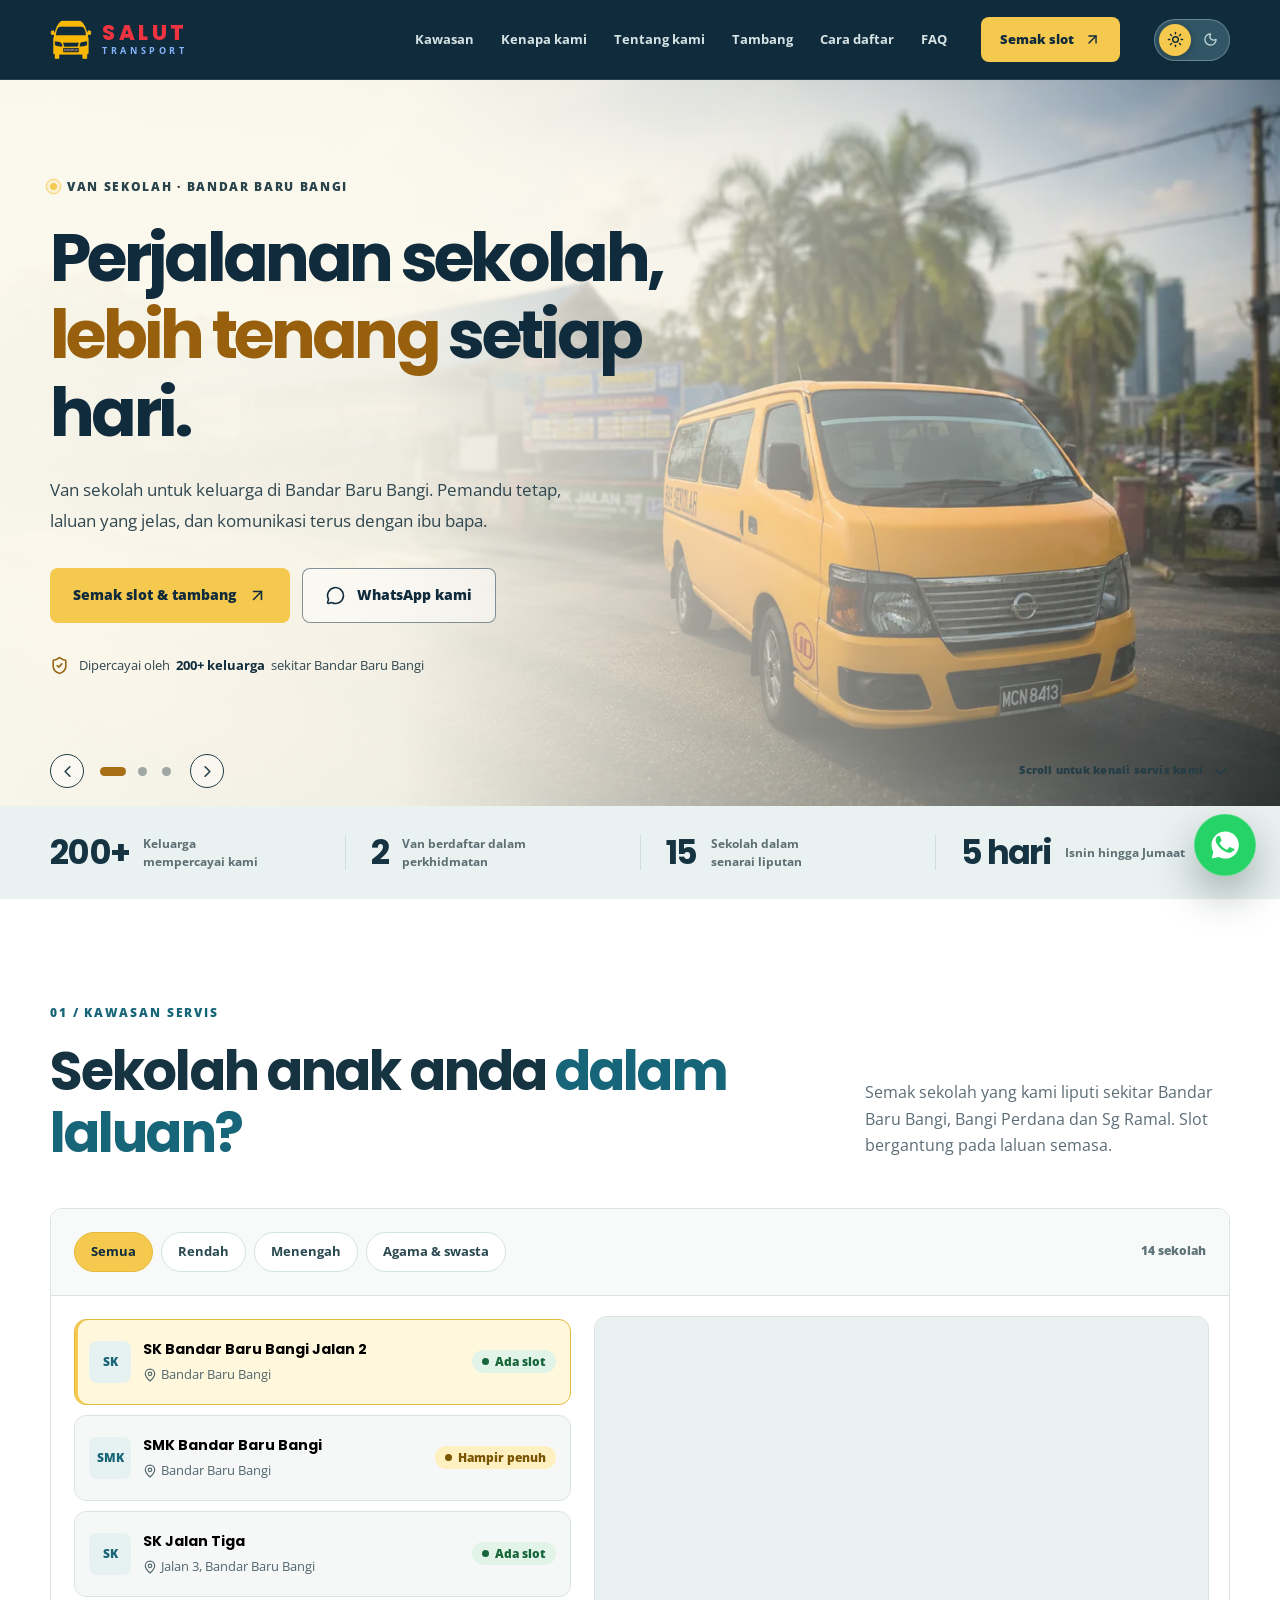
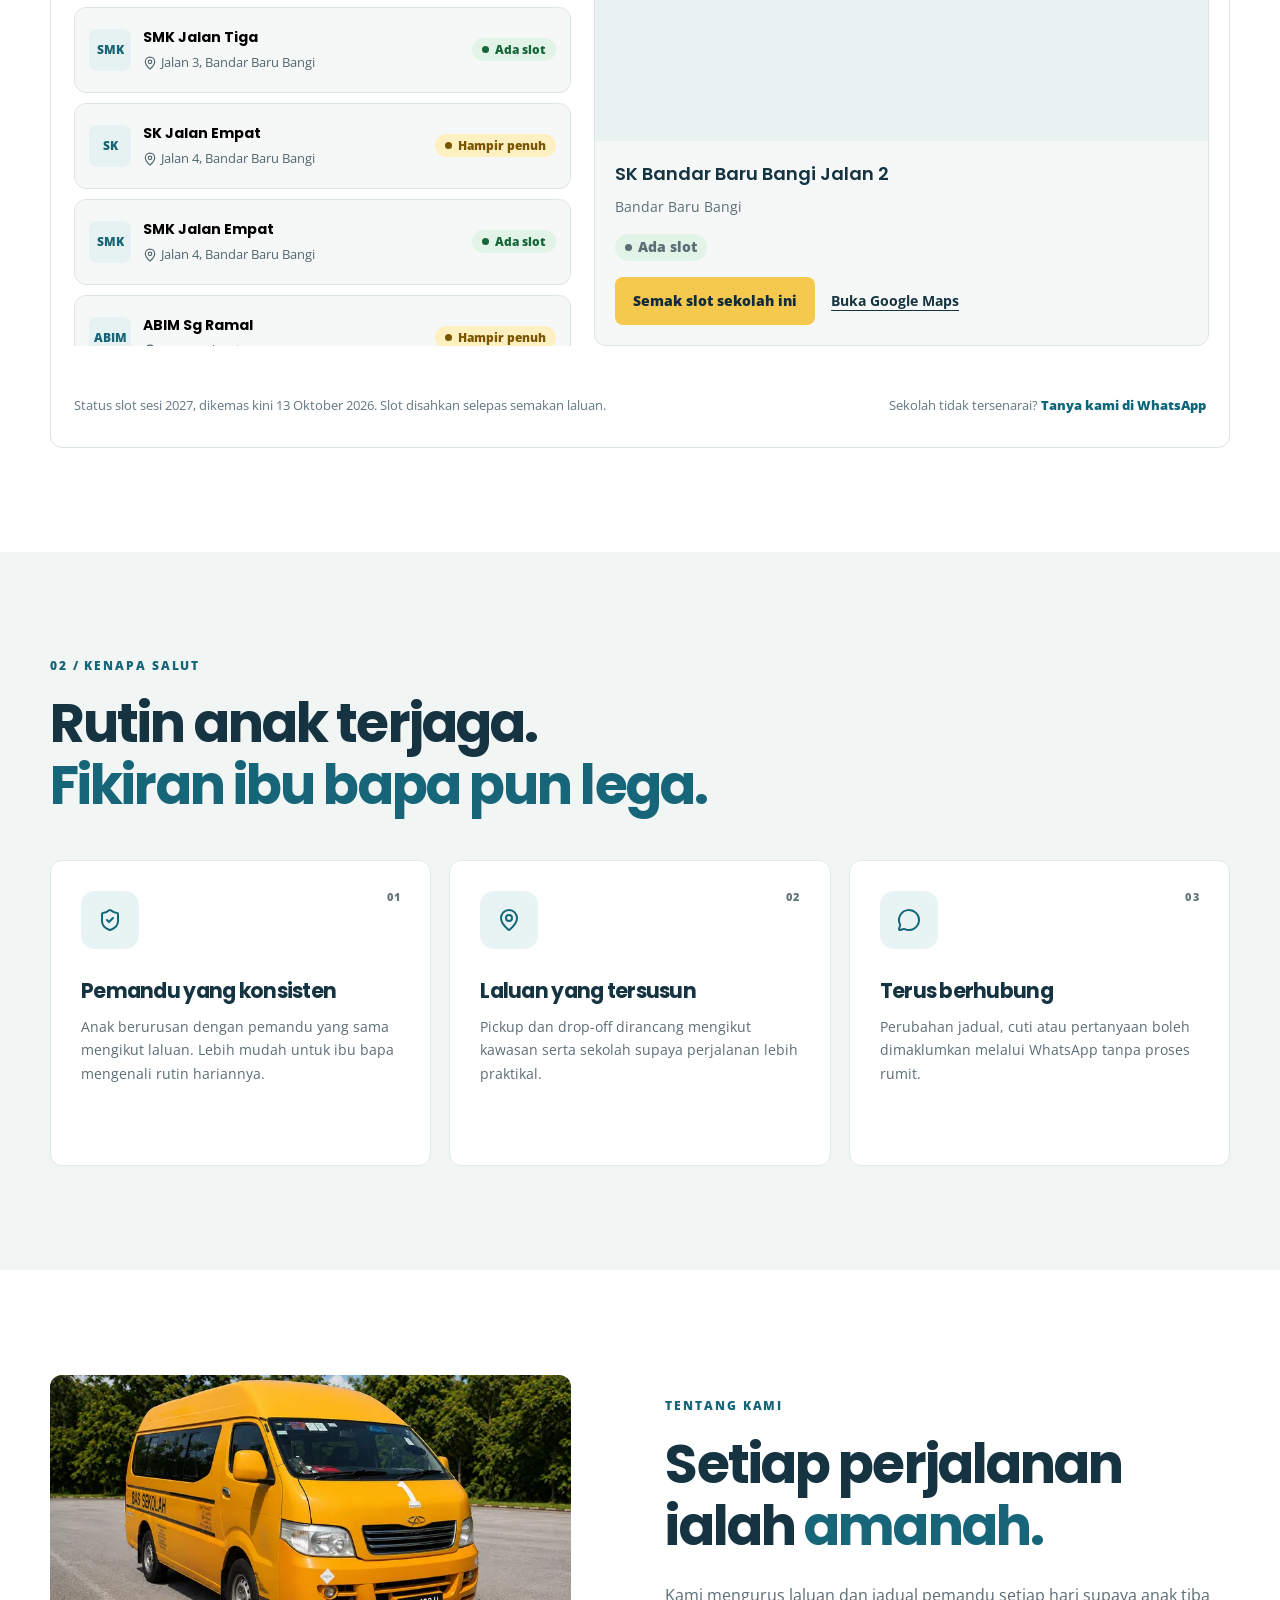
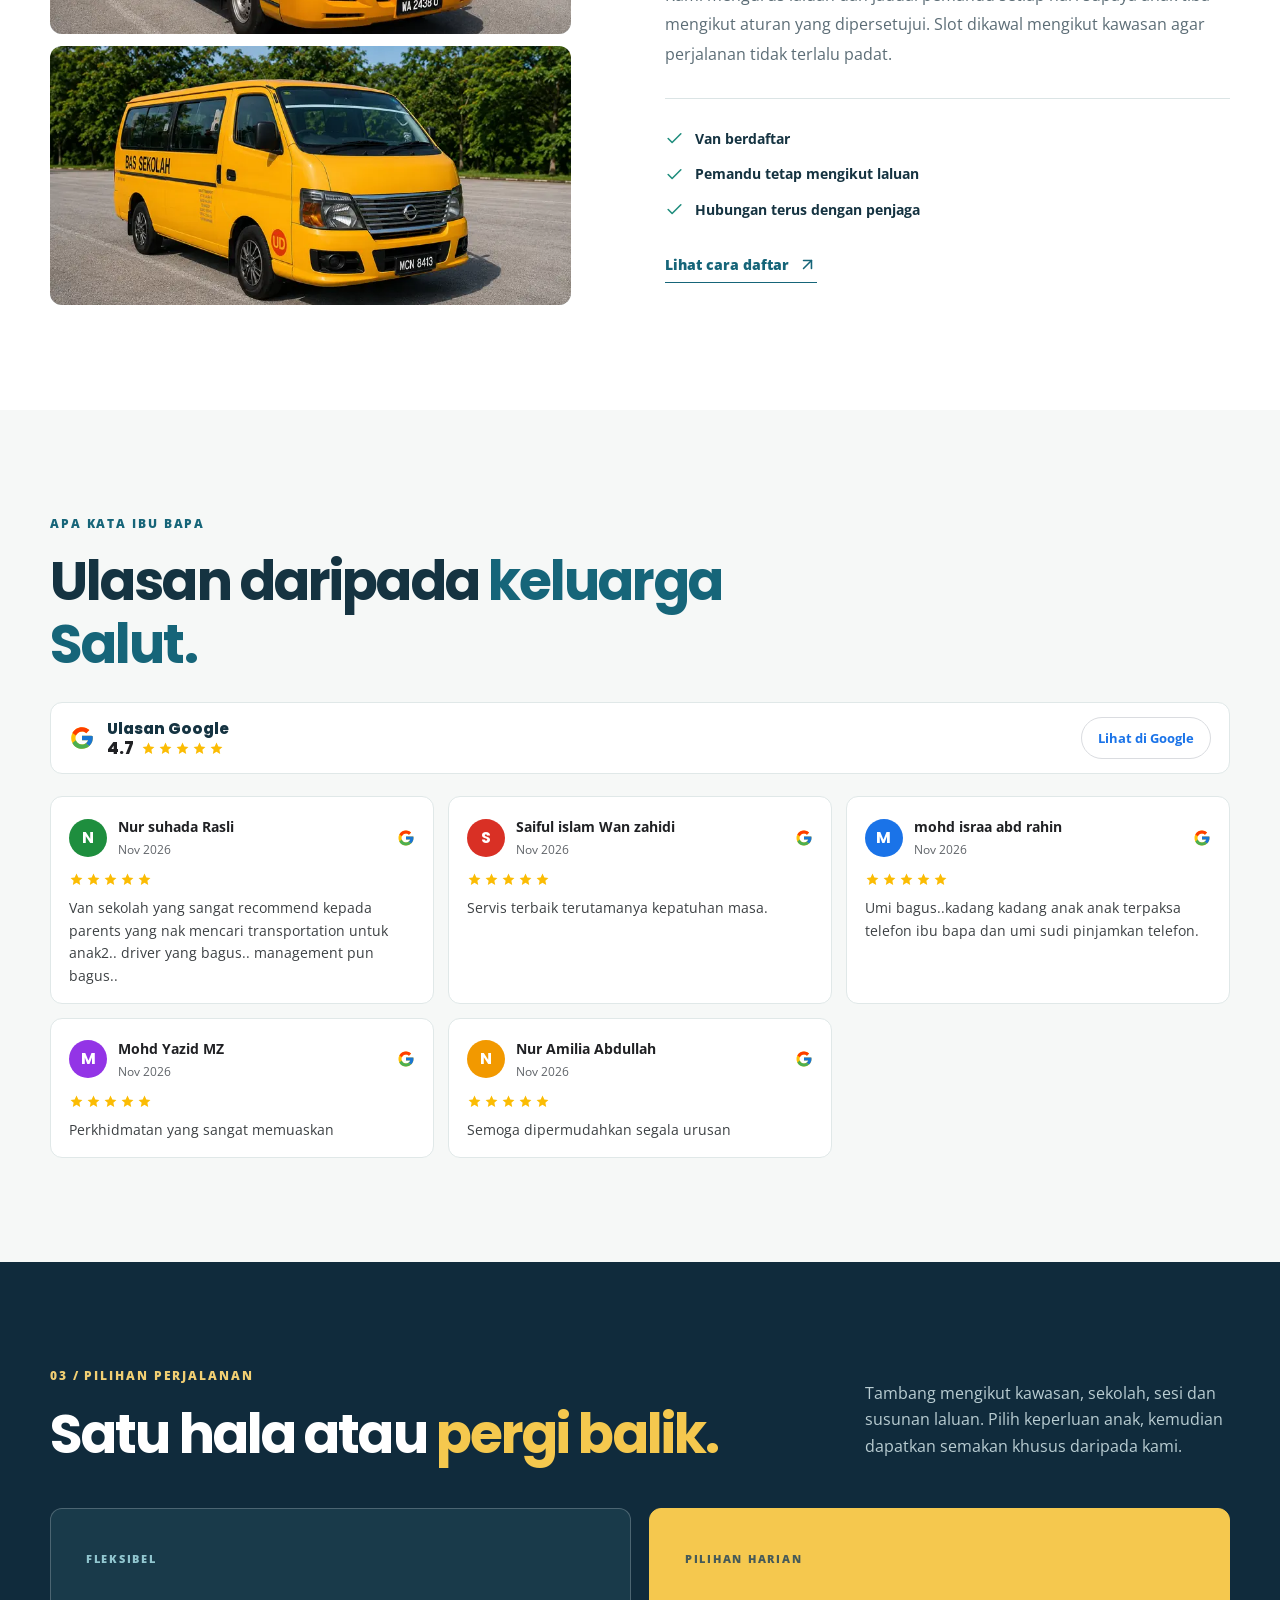
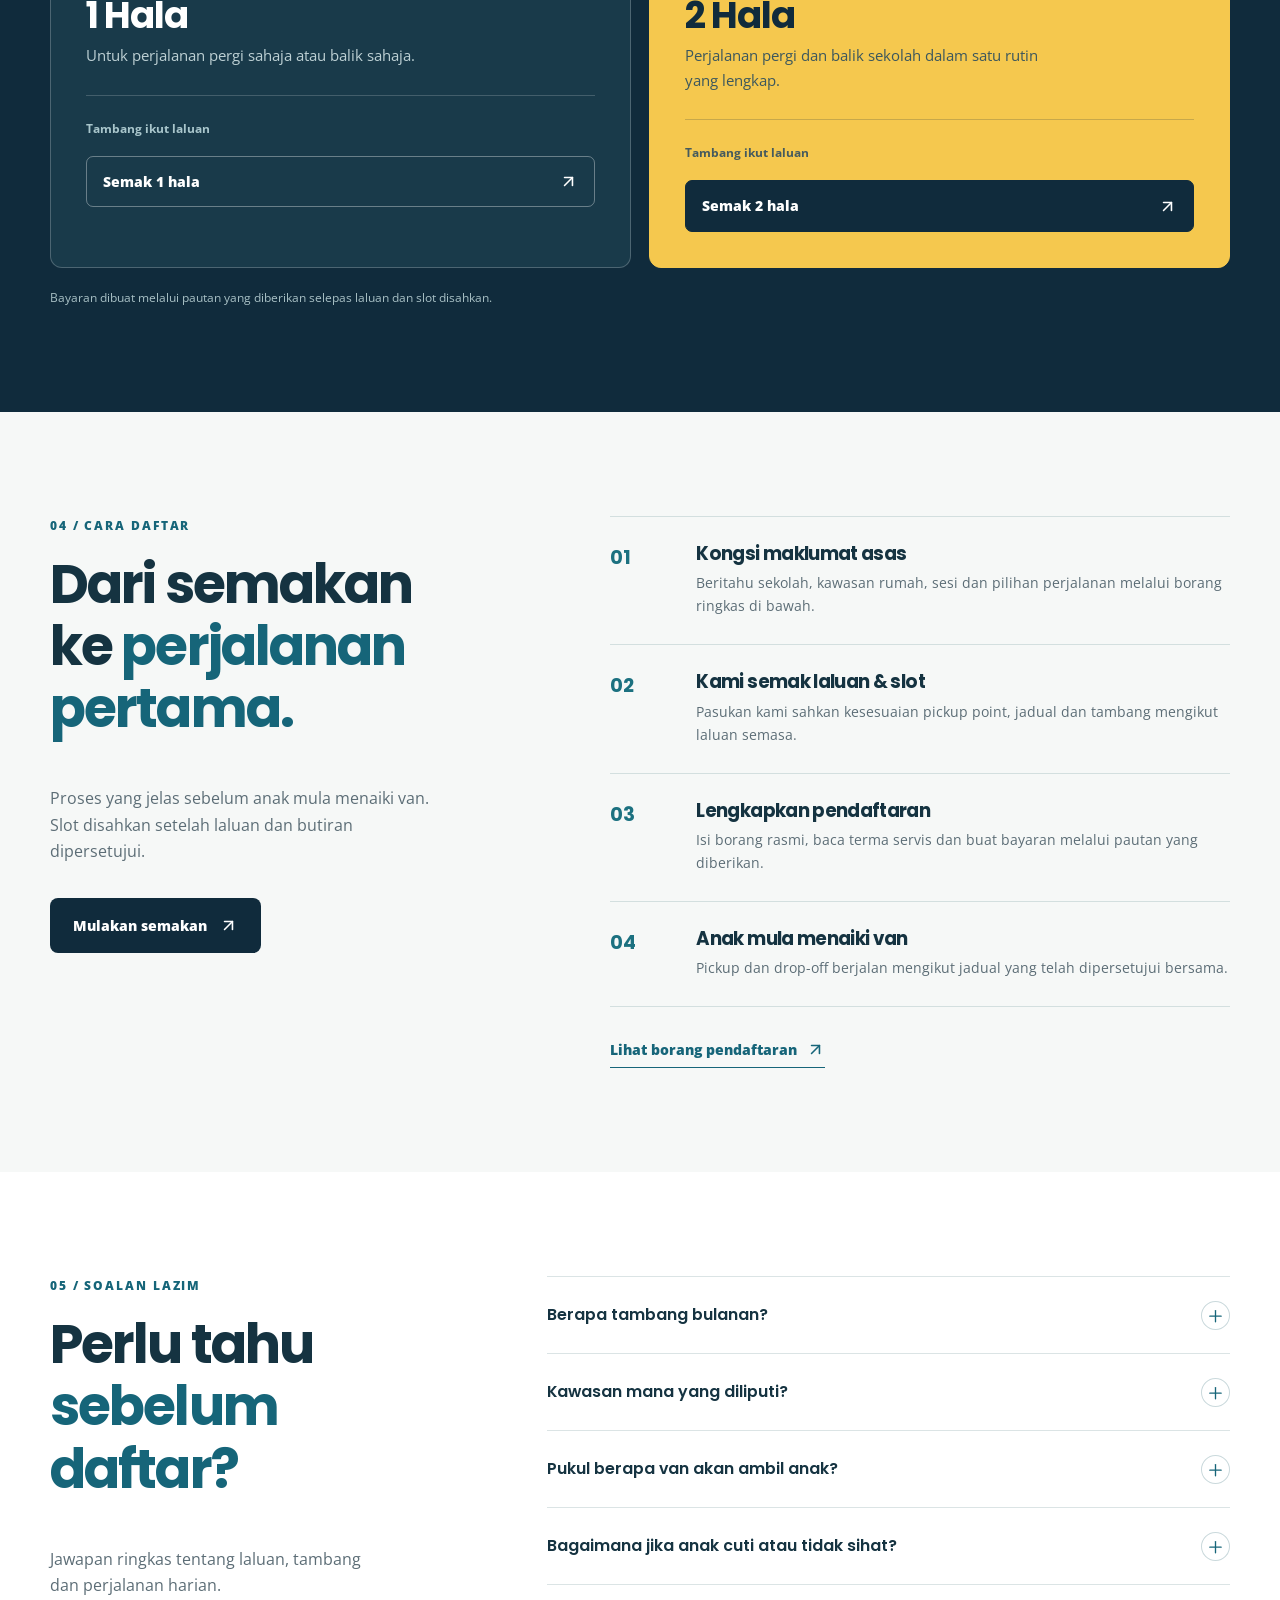
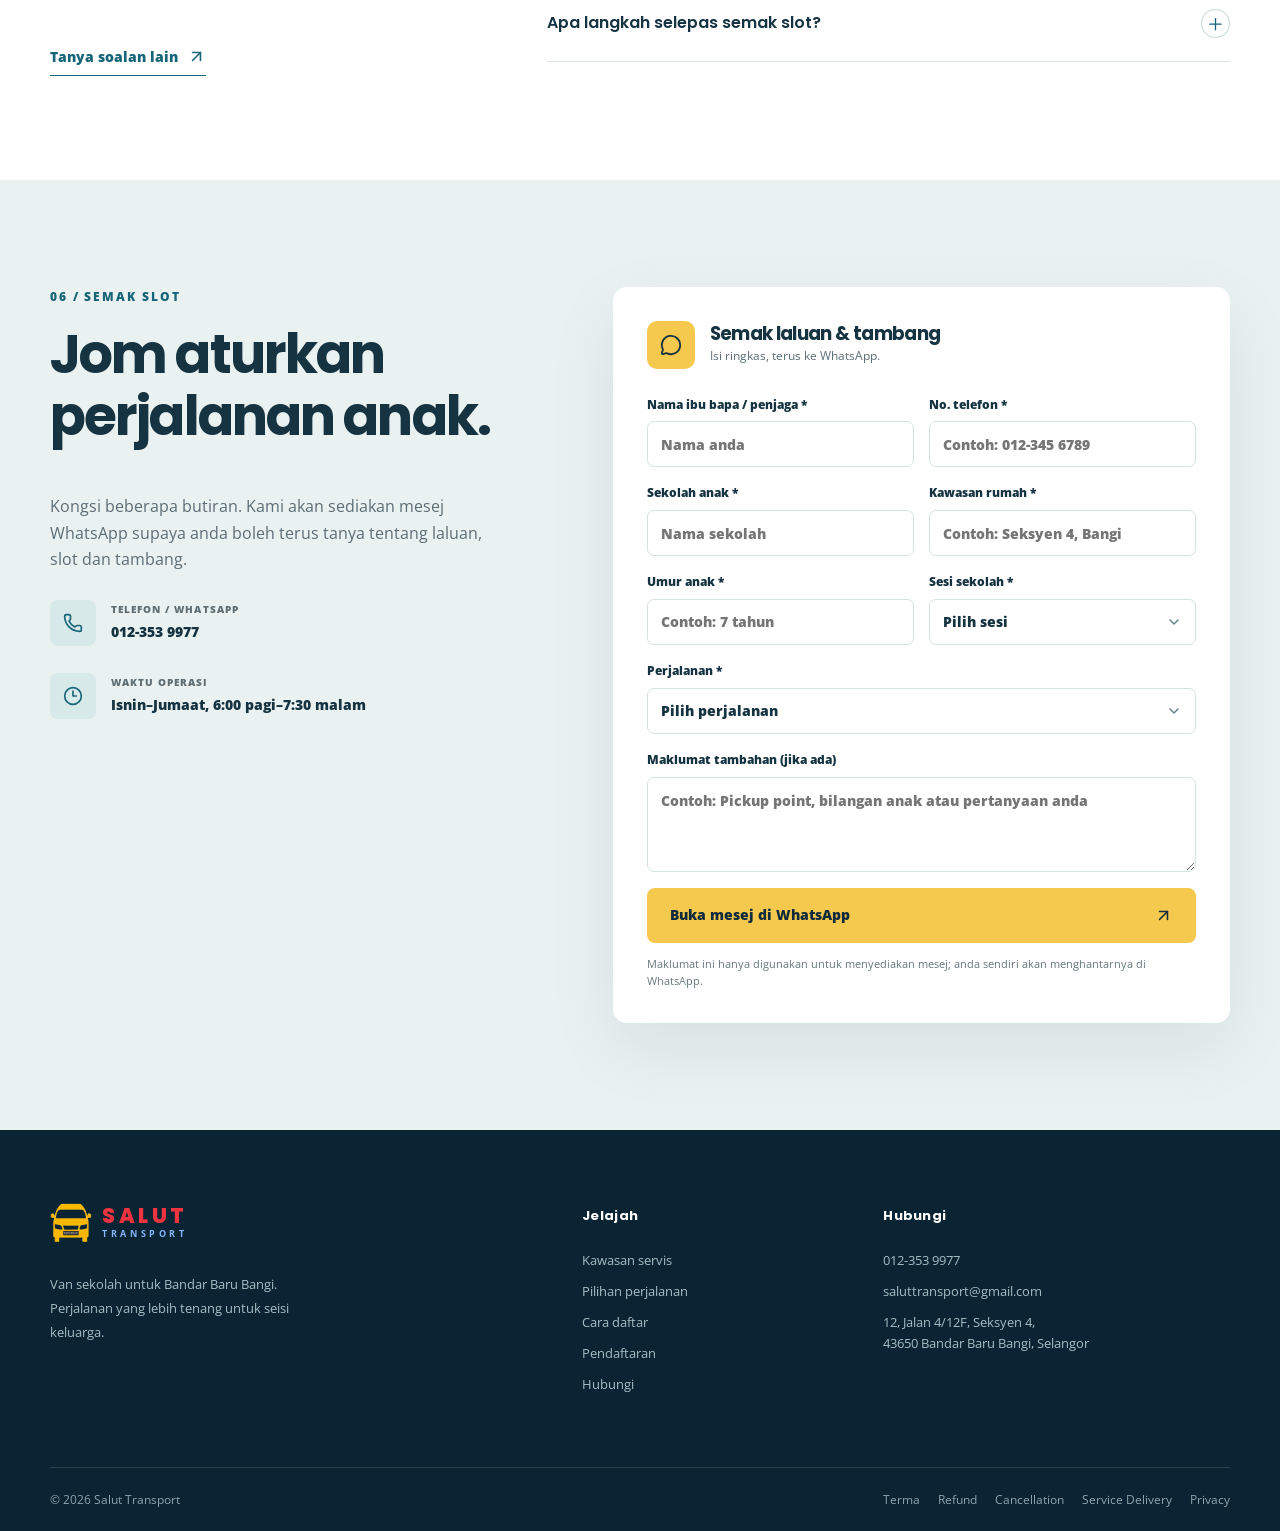
==== index.html @ ebafdacb "Bar Ulasan Google: tunjuk rating 4.7 di sebelah bintang Co-Authored-By: Claude Fable 5.1 <noreply@an" ====
<!doctype html>
<html lang="ms">
<head>
  <meta charset="utf-8">
  <meta name="viewport" content="width=device-width, initial-scale=1">
  <title>Salut Transport — Van Sekolah Bandar Baru Bangi</title>
  <meta name="description" content="Perkhidmatan van sekolah selamat, selesa dan dipercayai untuk Bandar Baru Bangi. Semak kawasan, tambang dan slot terus melalui WhatsApp.">
  <meta name="theme-color" content="#07090c">
  <link rel="manifest" href="site.webmanifest">
  <link rel="icon" type="image/png" sizes="32x32" href="assets/favicon-32.png">
  <link rel="icon" type="image/png" sizes="48x48" href="assets/favicon-48.png">
  <link rel="icon" type="image/png" sizes="192x192" href="assets/favicon-192.png">
  <link rel="apple-touch-icon" href="assets/apple-touch-icon.png">

  <!-- Social sharing preview (WhatsApp / Facebook / Messenger / Telegram) -->
  <meta property="og:type" content="website">
  <meta property="og:url" content="https://salut.my/">
  <meta property="og:site_name" content="Salut Transport">
  <meta property="og:locale" content="ms_MY">
  <meta property="og:title" content="Salut Transport — Van Sekolah Bandar Baru Bangi">
  <meta property="og:description" content="Perkhidmatan van sekolah selamat, selesa dan dipercayai untuk Bandar Baru Bangi. Semak kawasan, tambang dan slot terus melalui WhatsApp.">
  <meta property="og:image" content="https://salut.my/assets/og-image-2027.jpg">
  <meta property="og:image:width" content="1200">
  <meta property="og:image:height" content="630">
  <meta name="twitter:card" content="summary_large_image">
  <meta name="twitter:title" content="Salut Transport — Van Sekolah Bandar Baru Bangi">
  <meta name="twitter:description" content="Perkhidmatan van sekolah selamat, selesa dan dipercayai untuk Bandar Baru Bangi.">
  <meta name="twitter:image" content="https://salut.my/assets/og-image-2027.jpg">
  <link rel="canonical" href="https://salut.my/">

  <script type="application/ld+json">
  {
    "@context": "https://schema.org",
    "@type": "LocalBusiness",
    "name": "Salut Transport",
    "image": "https://salut.my/assets/og-image-2027.jpg",
    "url": "https://salut.my/",
    "logo": "https://salut.my/assets/logo.png",
    "telephone": "+60123539977",
    "email": "saluttransport@gmail.com",
    "address": {
      "@type": "PostalAddress",
      "streetAddress": "12, Jalan 4/12F, Seksyen 4",
      "addressLocality": "Bandar Baru Bangi",
      "postalCode": "43650",
      "addressRegion": "Selangor",
      "addressCountry": "MY"
    },
    "areaServed": "Bandar Baru Bangi, Sg Ramal, Kajang",
    "openingHours": "Mo-Fr 06:00-19:30"
  }
  </script>

  <link rel="preconnect" href="https://fonts.googleapis.com">
  <link rel="preconnect" href="https://fonts.gstatic.com" crossorigin>
  <link href="https://fonts.googleapis.com/css2?family=Open+Sans:wght@400;500;600;700;800&family=Poppins:wght@400;500;600;700;800&display=swap" rel="stylesheet">
    <script>
    (function(){
      try {
        var stored = localStorage.getItem('theme') || localStorage.getItem('salut-theme');
        var mode = stored === 'light' || stored === 'dark'
          ? stored
          : (window.matchMedia && window.matchMedia('(prefers-color-scheme: light)').matches ? 'light' : 'dark');
        document.documentElement.setAttribute('data-theme', mode);
      } catch (error) {
        document.documentElement.setAttribute('data-theme', 'dark');
      }
    })();
  </script>
  <link rel="stylesheet" href="style.css">
  <link rel="stylesheet" href="concept.css">
  <link rel="stylesheet" href="go-live.css">
  <link rel="stylesheet" href="chrome.css">
  <link rel="stylesheet" href="home.css">
</head>
<body>
<a class="st-skip" href="#main">Langkau ke kandungan</a>
<div class="st-site-chrome">
<header class="st-header">
  <div class="st-container st-header-inner">
    <a class="st-brand" href="index.html" aria-label="Salut Transport, halaman utama"><span class="st-brand-icon"><img src="assets/logo-128.png" alt="" width="42" height="42"></span><span class="st-brand-wordmark" aria-hidden="true"><b><span>S</span><span>A</span><span>L</span><span>U</span><span>T</span></b><small><span>T</span><span>R</span><span>A</span><span>N</span><span>S</span><span>P</span><span>O</span><span>R</span><span>T</span></small></span></a>
    <nav class="st-desktop-nav" aria-label="Navigasi utama"><a href="#kawasan">Kawasan</a><a href="#kenapa">Kenapa kami</a><a href="#tentang">Tentang kami</a><a href="#pakej">Tambang</a><a href="#daftar">Cara daftar</a><a href="#faq">FAQ</a></nav>
    <a class="st-header-cta" href="#semakslot">Semak slot <svg class="st-icon" width="17" height="17" viewBox="0 0 24 24" aria-hidden="true"><path d="M7 7h10v10"/><path d="M7 17 17 7"/></svg></a>
    <button class="st-theme-toggle" type="button" role="switch" aria-label="Mod gelap" aria-checked="false" title="Tukar ke mod gelap"><span class="st-theme-track" aria-hidden="true"><svg class="st-icon st-track-sun" width="15" height="15" viewBox="0 0 24 24" aria-hidden="true"><circle cx="12" cy="12" r="4"/><path d="M12 2v2"/><path d="M12 20v2"/><path d="m4.93 4.93 1.41 1.41"/><path d="m17.66 17.66 1.41 1.41"/><path d="M2 12h2"/><path d="M20 12h2"/><path d="m6.34 17.66-1.41 1.41"/><path d="m19.07 4.93-1.41 1.41"/></svg><svg class="st-icon st-track-moon" width="15" height="15" viewBox="0 0 24 24" aria-hidden="true"><path d="M20.985 12.486a9 9 0 1 1-9.473-9.472c.405-.022.617.46.402.803a6 6 0 0 0 8.268 8.268c.344-.215.825-.004.803.401"/></svg><span class="st-theme-thumb"><svg class="st-icon st-thumb-sun" width="17" height="17" viewBox="0 0 24 24" aria-hidden="true"><circle cx="12" cy="12" r="4"/><path d="M12 2v2"/><path d="M12 20v2"/><path d="m4.93 4.93 1.41 1.41"/><path d="m17.66 17.66 1.41 1.41"/><path d="M2 12h2"/><path d="M20 12h2"/><path d="m6.34 17.66-1.41 1.41"/><path d="m19.07 4.93-1.41 1.41"/></svg><svg class="st-icon st-thumb-moon" width="17" height="17" viewBox="0 0 24 24" aria-hidden="true"><path d="M20.985 12.486a9 9 0 1 1-9.473-9.472c.405-.022.617.46.402.803a6 6 0 0 0 8.268 8.268c.344-.215.825-.004.803.401"/></svg></span></span></button>
    <button class="st-menu-button" type="button" aria-label="Buka menu" aria-expanded="false" aria-controls="st-mobile-menu"><i></i><i></i><i></i></button>
  </div>
</header>
</div>
<div class="st-backdrop" aria-hidden="true"></div>
<nav class="st-mobile-nav" id="st-mobile-menu" aria-label="Navigasi mudah alih" aria-hidden="true" inert>
  <div class="st-drawer-brand"><a class="st-brand" href="index.html" aria-label="Salut Transport, halaman utama"><span class="st-brand-icon"><img src="assets/logo-128.png" alt="" width="37" height="37"></span><span class="st-brand-wordmark" aria-hidden="true"><b><span>S</span><span>A</span><span>L</span><span>U</span><span>T</span></b><small><span>T</span><span>R</span><span>A</span><span>N</span><span>S</span><span>P</span><span>O</span><span>R</span><span>T</span></small></span></a></div>
  <a href="#kawasan" style="transition-delay:50ms">Kawasan</a>
  <a href="#kenapa" style="transition-delay:80ms">Kenapa kami</a>
  <a href="#tentang" style="transition-delay:110ms">Tentang kami</a>
  <a href="#pakej" style="transition-delay:140ms">Tambang</a>
  <a href="#daftar" style="transition-delay:170ms">Cara daftar</a>
  <a href="#faq" style="transition-delay:200ms">FAQ</a>
  <a href="pendaftaran.html" style="transition-delay:230ms">Pendaftaran</a>
  <a href="contact.html" style="transition-delay:260ms">Hubungi</a>
  <a class="st-drawer-cta" href="#semakslot">Semak slot &amp; tambang</a>
  <p>Perjalanan sekolah yang lebih tenang.</p>
</nav>

<main id="main" class="st-home">
<section id="utama" class="st-hero">
  <div class="st-hero-images" aria-hidden="true">
    <img class="st-hero-backdrop active" src="assets/hero-opt.webp" alt="" width="1600" height="860" fetchpriority="high">
    <img class="st-hero-backdrop" data-src="assets/mcn-8413-opt.webp" alt="" width="1536" height="1024" decoding="async">
    <img class="st-hero-backdrop" data-src="assets/wa-2438-u-opt.webp" alt="" width="1536" height="1024" decoding="async">
  </div>
  <div class="st-container st-hero-grid">
    <div class="st-hero-copy">
      <div class="st-eyebrow"><i></i> VAN SEKOLAH · BANDAR BARU BANGI</div>
      <h1>Perjalanan sekolah, <em>lebih tenang</em> setiap hari.</h1>
      <p>Van sekolah untuk keluarga di Bandar Baru Bangi. Pemandu tetap, laluan yang jelas, dan komunikasi terus dengan ibu bapa.</p>
      <div class="st-hero-actions">
        <a class="st-button yellow" href="#semakslot">Semak slot &amp; tambang <svg class="st-icon" width="19" height="19" viewBox="0 0 24 24" aria-hidden="true"><path d="M7 7h10v10"/><path d="M7 17 17 7"/></svg></a>
        <a class="st-button outline" href="https://wa.me/60123539977?text=Assalamualaikum%20Salut%20Transport.%20Saya%20ingin%20bertanya%20tentang%20van%20sekolah." target="_blank" rel="noopener noreferrer"><svg class="st-icon" width="19" height="19" viewBox="0 0 24 24" aria-hidden="true"><path d="M2.992 16.342a2 2 0 0 1 .094 1.167l-1.065 3.29a1 1 0 0 0 1.236 1.168l3.413-.998a2 2 0 0 1 1.099.092 10 10 0 1 0-4.777-4.719"/></svg> WhatsApp kami</a>
      </div>
      <div class="st-reassurance"><svg class="st-icon" width="19" height="19" viewBox="0 0 24 24" aria-hidden="true"><path d="M20 13c0 5-3.5 7.5-7.66 8.95a1 1 0 0 1-.67-.01C7.5 20.5 4 18 4 13V6a1 1 0 0 1 1-1c2 0 4.5-1.2 6.24-2.72a1.17 1.17 0 0 1 1.52 0C14.51 3.81 17 5 19 5a1 1 0 0 1 1 1z"/><path d="m9 12 2 2 4-4"/></svg> Dipercayai oleh <strong>200+ keluarga</strong> sekitar Bandar Baru Bangi</div>
    </div>
  </div>
  <div class="st-container st-hero-bottom">
    <div class="st-hero-gallery" aria-label="Galeri foto van Salut Transport">
      <button class="st-hero-gallery-arrow" type="button" data-hero-prev aria-label="Foto sebelumnya"><svg class="st-icon" width="19" height="19" viewBox="0 0 24 24" aria-hidden="true"><path d="m15 18-6-6 6-6"/></svg></button>
      <div class="st-hero-gallery-dots">
        <button type="button" class="active" aria-current="true" aria-label="Lihat foto 1: Van Salut di hadapan sekolah"></button>
        <button type="button" aria-label="Lihat foto 2: Van Salut di kawasan Bangi"></button>
        <button type="button" aria-label="Lihat foto 3: Van Salut kedua di kawasan Bangi"></button>
      </div>
      <button class="st-hero-gallery-arrow" type="button" data-hero-next aria-label="Foto seterusnya"><svg class="st-icon" width="19" height="19" viewBox="0 0 24 24" aria-hidden="true"><path d="m9 18 6-6-6-6"/></svg></button>
    </div>
    <span class="st-hero-scroll">Scroll untuk kenali servis kami <svg class="st-icon" width="19" height="19" viewBox="0 0 24 24" aria-hidden="true"><path d="m6 9 6 6 6-6"/></svg></span>
  </div>
</section>

<section class="st-proof" aria-label="Ringkasan Salut Transport">
  <div class="st-container st-proof-grid">
    <div><b>200+</b><span>Keluarga mempercayai kami</span></div>
    <div><b>2</b><span>Van berdaftar dalam perkhidmatan</span></div>
    <div><b>15</b><span>Sekolah dalam senarai liputan</span></div>
    <div><b>5 hari</b><span>Isnin hingga Jumaat</span></div>
  </div>
</section>

<section id="kawasan" class="st-section st-coverage">
  <div class="st-container">
    <div class="st-section-head st-split">
      <div><span class="st-kicker">01 / KAWASAN SERVIS</span><h2>Sekolah anak anda <em>dalam laluan?</em></h2></div>
      <p>Semak sekolah yang kami liputi sekitar Bandar Baru Bangi, Bangi Perdana dan Sg Ramal. Slot bergantung pada laluan semasa.</p>
    </div>
    <div class="st-coverage-panel">
      <div class="st-search-row">
        <div class="st-filter" role="group" aria-label="Tapis jenis sekolah"><button class="st-chip selected" type="button" aria-pressed="true" data-filter="semua">Semua</button><button class="st-chip" type="button" aria-pressed="false" data-filter="rendah">Rendah</button><button class="st-chip" type="button" aria-pressed="false" data-filter="menengah">Menengah</button><button class="st-chip" type="button" aria-pressed="false" data-filter="agama">Agama &amp; swasta</button></div>
        <span id="stSchoolCount" aria-live="polite">14 sekolah</span>
      </div>
      <div class="st-coverage-locator">
        <div class="st-schools" id="stSchools">
          <button class="st-school selected" type="button" aria-pressed="true" data-name="SK Bandar Baru Bangi Jalan 2" data-area="Bandar Baru Bangi" data-query="Sekolah Kebangsaan Bandar Baru Bangi Jalan 2" data-type="rendah" data-slot="ada"><span class="st-school-badge">SK</span><span class="st-school-name"><b>SK Bandar Baru Bangi Jalan 2</b><small><svg class="st-icon" width="14" height="14" viewBox="0 0 24 24" aria-hidden="true"><path d="M20 10c0 4.993-5.539 10.193-7.399 11.799a1 1 0 0 1-1.202 0C9.539 20.193 4 14.993 4 10a8 8 0 0 1 16 0"/><circle cx="12" cy="10" r="3"/></svg> Bandar Baru Bangi</small></span><span class="st-slot st-slot-ada">Ada slot</span></button>
          <button class="st-school" type="button" aria-pressed="false" data-name="SMK Bandar Baru Bangi" data-area="Bandar Baru Bangi" data-query="Sekolah Menengah Kebangsaan Bandar Baru Bangi" data-type="menengah" data-slot="terhad"><span class="st-school-badge">SMK</span><span class="st-school-name"><b>SMK Bandar Baru Bangi</b><small><svg class="st-icon" width="14" height="14" viewBox="0 0 24 24" aria-hidden="true"><path d="M20 10c0 4.993-5.539 10.193-7.399 11.799a1 1 0 0 1-1.202 0C9.539 20.193 4 14.993 4 10a8 8 0 0 1 16 0"/><circle cx="12" cy="10" r="3"/></svg> Bandar Baru Bangi</small></span><span class="st-slot st-slot-terhad">Hampir penuh</span></button>
          <button class="st-school" type="button" aria-pressed="false" data-name="SK Jalan Tiga" data-area="Jalan 3, Bandar Baru Bangi" data-query="SK Jalan Tiga Bandar Baru Bangi" data-map-url="https://maps.app.goo.gl/XGVw4Wz4iBoFzNBd7" data-type="rendah" data-slot="ada"><span class="st-school-badge">SK</span><span class="st-school-name"><b>SK Jalan Tiga</b><small><svg class="st-icon" width="14" height="14" viewBox="0 0 24 24" aria-hidden="true"><path d="M20 10c0 4.993-5.539 10.193-7.399 11.799a1 1 0 0 1-1.202 0C9.539 20.193 4 14.993 4 10a8 8 0 0 1 16 0"/><circle cx="12" cy="10" r="3"/></svg> Jalan 3, Bandar Baru Bangi</small></span><span class="st-slot st-slot-ada">Ada slot</span></button>
          <button class="st-school" type="button" aria-pressed="false" data-name="SMK Jalan Tiga" data-area="Jalan 3, Bandar Baru Bangi" data-query="SMK Jalan Tiga Bandar Baru Bangi" data-type="menengah" data-slot="ada"><span class="st-school-badge">SMK</span><span class="st-school-name"><b>SMK Jalan Tiga</b><small><svg class="st-icon" width="14" height="14" viewBox="0 0 24 24" aria-hidden="true"><path d="M20 10c0 4.993-5.539 10.193-7.399 11.799a1 1 0 0 1-1.202 0C9.539 20.193 4 14.993 4 10a8 8 0 0 1 16 0"/><circle cx="12" cy="10" r="3"/></svg> Jalan 3, Bandar Baru Bangi</small></span><span class="st-slot st-slot-ada">Ada slot</span></button>
          <button class="st-school" type="button" aria-pressed="false" data-name="SK Jalan Empat" data-area="Jalan 4, Bandar Baru Bangi" data-query="Sekolah Kebangsaan Jalan Empat Bandar Baru Bangi" data-type="rendah" data-slot="terhad"><span class="st-school-badge">SK</span><span class="st-school-name"><b>SK Jalan Empat</b><small><svg class="st-icon" width="14" height="14" viewBox="0 0 24 24" aria-hidden="true"><path d="M20 10c0 4.993-5.539 10.193-7.399 11.799a1 1 0 0 1-1.202 0C9.539 20.193 4 14.993 4 10a8 8 0 0 1 16 0"/><circle cx="12" cy="10" r="3"/></svg> Jalan 4, Bandar Baru Bangi</small></span><span class="st-slot st-slot-terhad">Hampir penuh</span></button>
          <button class="st-school" type="button" aria-pressed="false" data-name="SMK Jalan Empat" data-area="Jalan 4, Bandar Baru Bangi" data-query="SMK Jalan Empat Bandar Baru Bangi" data-type="menengah" data-slot="ada"><span class="st-school-badge">SMK</span><span class="st-school-name"><b>SMK Jalan Empat</b><small><svg class="st-icon" width="14" height="14" viewBox="0 0 24 24" aria-hidden="true"><path d="M20 10c0 4.993-5.539 10.193-7.399 11.799a1 1 0 0 1-1.202 0C9.539 20.193 4 14.993 4 10a8 8 0 0 1 16 0"/><circle cx="12" cy="10" r="3"/></svg> Jalan 4, Bandar Baru Bangi</small></span><span class="st-slot st-slot-ada">Ada slot</span></button>
          <button class="st-school" type="button" aria-pressed="false" data-name="ABIM Sg Ramal" data-area="Sg Ramal, Kajang" data-query="ABIM Sg Ramal" data-type="agama" data-slot="terhad"><span class="st-school-badge">ABIM</span><span class="st-school-name"><b>ABIM Sg Ramal</b><small><svg class="st-icon" width="14" height="14" viewBox="0 0 24 24" aria-hidden="true"><path d="M20 10c0 4.993-5.539 10.193-7.399 11.799a1 1 0 0 1-1.202 0C9.539 20.193 4 14.993 4 10a8 8 0 0 1 16 0"/><circle cx="12" cy="10" r="3"/></svg> Sg Ramal, Kajang</small></span><span class="st-slot st-slot-terhad">Hampir penuh</span></button>
          <button class="st-school" type="button" aria-pressed="false" data-name="KAFA Integrasi Jubli Perak" data-area="Seksyen 4, Bandar Baru Bangi" data-query="KAFA Integrasi Jubli Perak Seksyen 4 Bandar Baru Bangi" data-type="agama" data-slot="ada"><span class="st-school-badge">KAFA</span><span class="st-school-name"><b>KAFA Integrasi Jubli Perak</b><small><svg class="st-icon" width="14" height="14" viewBox="0 0 24 24" aria-hidden="true"><path d="M20 10c0 4.993-5.539 10.193-7.399 11.799a1 1 0 0 1-1.202 0C9.539 20.193 4 14.993 4 10a8 8 0 0 1 16 0"/><circle cx="12" cy="10" r="3"/></svg> Seksyen 4, Bandar Baru Bangi</small></span><span class="st-slot st-slot-ada">Ada slot</span></button>
          <button class="st-school" type="button" aria-pressed="false" data-name="Sri Ummah Al Ikhlas" data-area="Bandar Baru Bangi" data-query="Sri Ummah Al Ikhlas Bandar Baru Bangi" data-type="agama" data-slot="ada"><span class="st-school-badge">SU</span><span class="st-school-name"><b>Sri Ummah Al Ikhlas</b><small><svg class="st-icon" width="14" height="14" viewBox="0 0 24 24" aria-hidden="true"><path d="M20 10c0 4.993-5.539 10.193-7.399 11.799a1 1 0 0 1-1.202 0C9.539 20.193 4 14.993 4 10a8 8 0 0 1 16 0"/><circle cx="12" cy="10" r="3"/></svg> Bandar Baru Bangi</small></span><span class="st-slot st-slot-ada">Ada slot</span></button>
          <button class="st-school" type="button" aria-pressed="false" data-name="Sri Ummah Bangi Perdana" data-area="Bangi Perdana" data-query="Sekolah Rendah Islam Ummah Bangi Perdana" data-type="agama" data-slot="ada"><span class="st-school-badge">SU</span><span class="st-school-name"><b>Sri Ummah Bangi Perdana</b><small><svg class="st-icon" width="14" height="14" viewBox="0 0 24 24" aria-hidden="true"><path d="M20 10c0 4.993-5.539 10.193-7.399 11.799a1 1 0 0 1-1.202 0C9.539 20.193 4 14.993 4 10a8 8 0 0 1 16 0"/><circle cx="12" cy="10" r="3"/></svg> Bangi Perdana</small></span><span class="st-slot st-slot-ada">Ada slot</span></button>
          <button class="st-school" type="button" aria-pressed="false" data-name="Sri Ummah As Sobah" data-area="Bandar Baru Bangi" data-query="No. 111, Jalan 3/4, Bandar Baru Bangi, Selangor" data-type="agama" data-slot="ada"><span class="st-school-badge">SU</span><span class="st-school-name"><b>Sri Ummah As Sobah</b><small><svg class="st-icon" width="14" height="14" viewBox="0 0 24 24" aria-hidden="true"><path d="M20 10c0 4.993-5.539 10.193-7.399 11.799a1 1 0 0 1-1.202 0C9.539 20.193 4 14.993 4 10a8 8 0 0 1 16 0"/><circle cx="12" cy="10" r="3"/></svg> Bandar Baru Bangi</small></span><span class="st-slot st-slot-ada">Ada slot</span></button>
          <button class="st-school" type="button" aria-pressed="false" data-name="Sri Ummah Al Kauthar" data-area="Seksyen 4 Tambahan, Bandar Baru Bangi" data-query="Sekolah Rendah Islam Ummah Al Kauthar, 3 Jalan 4/1a, Seksyen 4 Tambahan, Bandar Baru Bangi" data-type="agama" data-slot="ada"><span class="st-school-badge">SU</span><span class="st-school-name"><b>Sri Ummah Al Kauthar</b><small><svg class="st-icon" width="14" height="14" viewBox="0 0 24 24" aria-hidden="true"><path d="M20 10c0 4.993-5.539 10.193-7.399 11.799a1 1 0 0 1-1.202 0C9.539 20.193 4 14.993 4 10a8 8 0 0 1 16 0"/><circle cx="12" cy="10" r="3"/></svg> Seksyen 4 Tambahan, Bandar Baru Bangi</small></span><span class="st-slot st-slot-ada">Ada slot</span></button>
          <button class="st-school" type="button" aria-pressed="false" data-name="PASTI As-Shafie" data-area="Seksyen 3, Bandar Baru Bangi" data-query="PASTI As-Shafie Jalan 3/48 Seksyen 3 Bandar Baru Bangi" data-type="agama" data-slot="ada"><span class="st-school-badge">PASTI</span><span class="st-school-name"><b>PASTI As-Shafie</b><small><svg class="st-icon" width="14" height="14" viewBox="0 0 24 24" aria-hidden="true"><path d="M20 10c0 4.993-5.539 10.193-7.399 11.799a1 1 0 0 1-1.202 0C9.539 20.193 4 14.993 4 10a8 8 0 0 1 16 0"/><circle cx="12" cy="10" r="3"/></svg> Seksyen 3, Bandar Baru Bangi</small></span><span class="st-slot st-slot-ada">Ada slot</span></button>
          <button class="st-school" type="button" aria-pressed="false" data-name="SRI Wardah Addin" data-area="Seksyen 3, Bandar Baru Bangi" data-query="Sekolah Rendah Islam Wardah Addin Jalan 3/42 Seksyen 3 Bandar Baru Bangi" data-map-url="https://maps.app.goo.gl/CBuocsRwA5YH7Pdb6" data-type="agama" data-slot="ada"><span class="st-school-badge">SRI</span><span class="st-school-name"><b>SRI Wardah Addin</b><small><svg class="st-icon" width="14" height="14" viewBox="0 0 24 24" aria-hidden="true"><path d="M20 10c0 4.993-5.539 10.193-7.399 11.799a1 1 0 0 1-1.202 0C9.539 20.193 4 14.993 4 10a8 8 0 0 1 16 0"/><circle cx="12" cy="10" r="3"/></svg> Seksyen 3, Bandar Baru Bangi</small></span><span class="st-slot st-slot-ada">Ada slot</span></button>
          <button class="st-school" type="button" aria-pressed="false" data-name="Tadika AlWafiqah" data-area="Seksyen 4 Tambahan, Bandar Baru Bangi" data-query="Tadika AlWafiqah Jalan 4/11b Seksyen 4 Tambahan Bandar Baru Bangi" data-map-url="https://maps.app.goo.gl/FSSion3dEdp45BXC8" data-type="agama" data-slot="ada"><span class="st-school-badge">TDK</span><span class="st-school-name"><b>Tadika AlWafiqah</b><small><svg class="st-icon" width="14" height="14" viewBox="0 0 24 24" aria-hidden="true"><path d="M20 10c0 4.993-5.539 10.193-7.399 11.799a1 1 0 0 1-1.202 0C9.539 20.193 4 14.993 4 10a8 8 0 0 1 16 0"/><circle cx="12" cy="10" r="3"/></svg> Seksyen 4 Tambahan, Bandar Baru Bangi</small></span><span class="st-slot st-slot-ada">Ada slot</span></button>
          <p class="st-no-results" id="stNoResults" hidden><b>Tiada sekolah ditemui.</b> Cuba nama atau kawasan lain, atau tanya kami di WhatsApp.</p>
        </div>
        <div class="st-coverage-map">
          <iframe id="stSchoolMap" title="Peta lokasi SK Bandar Baru Bangi Jalan 2" data-src="https://maps.google.com/maps?q=Sekolah%20Kebangsaan%20Bandar%20Baru%20Bangi%20Jalan%202&amp;output=embed" loading="lazy" referrerpolicy="no-referrer-when-downgrade"></iframe>
          <div class="st-map-details">
            <strong id="stMapName">SK Bandar Baru Bangi Jalan 2</strong>
            <span id="stMapArea">Bandar Baru Bangi</span>
            <span class="st-slot st-slot-ada" id="stMapSlot">Ada slot</span>
            <div class="st-map-actions">
              <button class="st-button yellow" type="button" id="stMapCheck">Semak slot sekolah ini</button>
              <a class="st-map-link" id="stMapLink" href="https://www.google.com/maps/search/?api=1&amp;query=Sekolah%20Kebangsaan%20Bandar%20Baru%20Bangi%20Jalan%202" target="_blank" rel="noopener noreferrer">Buka Google Maps</a>
            </div>
          </div>
        </div>
      </div>
      <div class="st-coverage-bottom">
        <p class="st-slot-note">Status slot sesi 2027, dikemas kini 13 Oktober 2026. Slot disahkan selepas semakan laluan.</p>
        <p>Sekolah tidak tersenarai? <a href="https://wa.me/60123539977?text=Assalamualaikum%20Salut%20Transport.%20Boleh%20semak%20jika%20sekolah%20anak%20saya%20dalam%20laluan%3F" target="_blank" rel="noopener noreferrer">Tanya kami di WhatsApp</a></p>
      </div>
    </div>
  </div>
</section>

<section id="kenapa" class="st-section st-benefits">
  <div class="st-container">
    <div class="st-section-head"><span class="st-kicker">02 / KENAPA SALUT</span><h2>Rutin anak terjaga.<br><em>Fikiran ibu bapa pun lega.</em></h2></div>
    <div class="st-features">
      <article class="st-feature"><small>01</small><span class="st-feature-icon"><svg class="st-icon" width="24" height="24" viewBox="0 0 24 24" aria-hidden="true"><path d="M20 13c0 5-3.5 7.5-7.66 8.95a1 1 0 0 1-.67-.01C7.5 20.5 4 18 4 13V6a1 1 0 0 1 1-1c2 0 4.5-1.2 6.24-2.72a1.17 1.17 0 0 1 1.52 0C14.51 3.81 17 5 19 5a1 1 0 0 1 1 1z"/><path d="m9 12 2 2 4-4"/></svg></span><h3>Pemandu yang konsisten</h3><p>Anak berurusan dengan pemandu yang sama mengikut laluan. Lebih mudah untuk ibu bapa mengenali rutin hariannya.</p></article>
      <article class="st-feature"><small>02</small><span class="st-feature-icon"><svg class="st-icon" width="24" height="24" viewBox="0 0 24 24" aria-hidden="true"><path d="M20 10c0 4.993-5.539 10.193-7.399 11.799a1 1 0 0 1-1.202 0C9.539 20.193 4 14.993 4 10a8 8 0 0 1 16 0"/><circle cx="12" cy="10" r="3"/></svg></span><h3>Laluan yang tersusun</h3><p>Pickup dan drop-off dirancang mengikut kawasan serta sekolah supaya perjalanan lebih praktikal.</p></article>
      <article class="st-feature"><small>03</small><span class="st-feature-icon"><svg class="st-icon" width="24" height="24" viewBox="0 0 24 24" aria-hidden="true"><path d="M2.992 16.342a2 2 0 0 1 .094 1.167l-1.065 3.29a1 1 0 0 0 1.236 1.168l3.413-.998a2 2 0 0 1 1.099.092 10 10 0 1 0-4.777-4.719"/></svg></span><h3>Terus berhubung</h3><p>Perubahan jadual, cuti atau pertanyaan boleh dimaklumkan melalui WhatsApp tanpa proses rumit.</p></article>
    </div>
  </div>
</section>

<section id="tentang" class="st-fleet">
  <div class="st-container st-fleet-grid">
    <div class="st-fleet-gallery">
      <button class="st-fleet-photo" type="button" data-src="assets/wa-2438-u-opt.webp" aria-label="Besarkan gambar Van sekolah Salut Transport WA 2438 U"><img src="assets/wa-2438-u-opt-mobile.webp" alt="Van sekolah Salut Transport WA 2438 U" width="800" height="533" loading="lazy"></button>
      <button class="st-fleet-photo" type="button" data-src="assets/mcn-8413-opt.webp" aria-label="Besarkan gambar Van sekolah Salut Transport MCN 8413"><img src="assets/mcn-8413-opt-mobile.webp" alt="Van sekolah Salut Transport MCN 8413" width="800" height="533" loading="lazy"></button>
    </div>
    <div>
      <span class="st-kicker">TENTANG KAMI</span>
      <h2>Setiap perjalanan ialah <em>amanah.</em></h2>
      <p>Kami mengurus laluan dan jadual pemandu setiap hari supaya anak tiba mengikut aturan yang dipersetujui. Slot dikawal mengikut kawasan agar perjalanan tidak terlalu padat.</p>
      <div class="st-fleet-points">
        <span><svg class="st-icon" width="19" height="19" viewBox="0 0 24 24" aria-hidden="true"><path d="M20 6 9 17l-5-5"/></svg> Van berdaftar</span>
        <span><svg class="st-icon" width="19" height="19" viewBox="0 0 24 24" aria-hidden="true"><path d="M20 6 9 17l-5-5"/></svg> Pemandu tetap mengikut laluan</span>
        <span><svg class="st-icon" width="19" height="19" viewBox="0 0 24 24" aria-hidden="true"><path d="M20 6 9 17l-5-5"/></svg> Hubungan terus dengan penjaga</span>
      </div>
      <a class="st-inline-link" href="#daftar">Lihat cara daftar <svg class="st-icon" width="19" height="19" viewBox="0 0 24 24" aria-hidden="true"><path d="M7 7h10v10"/><path d="M7 17 17 7"/></svg></a>
    </div>
  </div>
</section>

<section id="ulasan" class="st-section st-reviews">
  <div class="st-container">
    <div class="st-section-head"><span class="st-kicker">APA KATA IBU BAPA</span><h2>Ulasan daripada <em>keluarga Salut.</em></h2></div>
    <div class="st-reviews-bar">
      <div class="st-reviews-brand"><svg class="st-g-logo" viewBox="0 0 48 48" aria-hidden="true"><path fill="#FFC107" d="M43.6 20.1H42V20H24v8h11.3C33.7 32.7 29.2 36 24 36c-6.6 0-12-5.4-12-12s5.4-12 12-12c3.1 0 5.8 1.2 7.9 3l5.7-5.7C34.1 6.1 29.3 4 24 4 13 4 4 13 4 24s9 20 20 20 20-9 20-20c0-1.3-.1-2.6-.4-3.9z"/><path fill="#FF3D00" d="M6.3 14.7l6.6 4.8C14.7 15.1 19 12 24 12c3.1 0 5.8 1.2 7.9 3l5.7-5.7C34.1 6.1 29.3 4 24 4 16.3 4 9.7 8.3 6.3 14.7z"/><path fill="#4CAF50" d="M24 44c5.2 0 9.9-2 13.4-5.2l-6.2-5.2C29.2 35.1 26.7 36 24 36c-5.2 0-9.6-3.3-11.3-7.9l-6.5 5C9.5 39.6 16.2 44 24 44z"/><path fill="#1976D2" d="M43.6 20.1H42V20H24v8h11.3c-.8 2.3-2.3 4.3-4.1 5.6l6.2 5.2C36.9 39.2 44 34 44 24c0-1.3-.1-2.6-.4-3.9z"/></svg><div><b>Ulasan Google</b><span class="st-reviews-rating"><strong>4.7</strong><span class="st-review-stars" aria-label="4.7 daripada 5 bintang"><svg viewBox="0 0 24 24" aria-hidden="true"><path d="M12 2.5l2.9 6.1 6.6.8-4.9 4.6 1.3 6.6L12 17.3l-5.9 3.3 1.3-6.6L2.5 9.4l6.6-.8z"/></svg><svg viewBox="0 0 24 24" aria-hidden="true"><path d="M12 2.5l2.9 6.1 6.6.8-4.9 4.6 1.3 6.6L12 17.3l-5.9 3.3 1.3-6.6L2.5 9.4l6.6-.8z"/></svg><svg viewBox="0 0 24 24" aria-hidden="true"><path d="M12 2.5l2.9 6.1 6.6.8-4.9 4.6 1.3 6.6L12 17.3l-5.9 3.3 1.3-6.6L2.5 9.4l6.6-.8z"/></svg><svg viewBox="0 0 24 24" aria-hidden="true"><path d="M12 2.5l2.9 6.1 6.6.8-4.9 4.6 1.3 6.6L12 17.3l-5.9 3.3 1.3-6.6L2.5 9.4l6.6-.8z"/></svg><svg viewBox="0 0 24 24" aria-hidden="true"><path d="M12 2.5l2.9 6.1 6.6.8-4.9 4.6 1.3 6.6L12 17.3l-5.9 3.3 1.3-6.6L2.5 9.4l6.6-.8z"/></svg></span></span></div></div>
      <a class="st-reviews-cta" href="https://www.google.com/maps/place/Salut+Transport/@2.9649821,101.7780042,17z/data=!4m8!3m7!1s0x31cdcb4b22d3b829:0x88f49d91e9229f1b!8m2!3d2.9649821!4d101.7780042!9m1!1b1!16s%2Fg%2F11nmlsbtwc" target="_blank" rel="noopener">Lihat di Google</a>
    </div>
    <div class="st-reviews-grid">
      <article class="st-review"><header><span class="st-review-avatar" style="background:#1e8e3e" aria-hidden="true">N</span><div><b>Nur suhada Rasli</b><time>Nov 2026</time></div><svg class="st-g-logo" viewBox="0 0 48 48" aria-hidden="true"><path fill="#FFC107" d="M43.6 20.1H42V20H24v8h11.3C33.7 32.7 29.2 36 24 36c-6.6 0-12-5.4-12-12s5.4-12 12-12c3.1 0 5.8 1.2 7.9 3l5.7-5.7C34.1 6.1 29.3 4 24 4 13 4 4 13 4 24s9 20 20 20 20-9 20-20c0-1.3-.1-2.6-.4-3.9z"/><path fill="#FF3D00" d="M6.3 14.7l6.6 4.8C14.7 15.1 19 12 24 12c3.1 0 5.8 1.2 7.9 3l5.7-5.7C34.1 6.1 29.3 4 24 4 16.3 4 9.7 8.3 6.3 14.7z"/><path fill="#4CAF50" d="M24 44c5.2 0 9.9-2 13.4-5.2l-6.2-5.2C29.2 35.1 26.7 36 24 36c-5.2 0-9.6-3.3-11.3-7.9l-6.5 5C9.5 39.6 16.2 44 24 44z"/><path fill="#1976D2" d="M43.6 20.1H42V20H24v8h11.3c-.8 2.3-2.3 4.3-4.1 5.6l6.2 5.2C36.9 39.2 44 34 44 24c0-1.3-.1-2.6-.4-3.9z"/></svg></header><span class="st-review-stars" aria-label="5 daripada 5 bintang"><svg viewBox="0 0 24 24" aria-hidden="true"><path d="M12 2.5l2.9 6.1 6.6.8-4.9 4.6 1.3 6.6L12 17.3l-5.9 3.3 1.3-6.6L2.5 9.4l6.6-.8z"/></svg><svg viewBox="0 0 24 24" aria-hidden="true"><path d="M12 2.5l2.9 6.1 6.6.8-4.9 4.6 1.3 6.6L12 17.3l-5.9 3.3 1.3-6.6L2.5 9.4l6.6-.8z"/></svg><svg viewBox="0 0 24 24" aria-hidden="true"><path d="M12 2.5l2.9 6.1 6.6.8-4.9 4.6 1.3 6.6L12 17.3l-5.9 3.3 1.3-6.6L2.5 9.4l6.6-.8z"/></svg><svg viewBox="0 0 24 24" aria-hidden="true"><path d="M12 2.5l2.9 6.1 6.6.8-4.9 4.6 1.3 6.6L12 17.3l-5.9 3.3 1.3-6.6L2.5 9.4l6.6-.8z"/></svg><svg viewBox="0 0 24 24" aria-hidden="true"><path d="M12 2.5l2.9 6.1 6.6.8-4.9 4.6 1.3 6.6L12 17.3l-5.9 3.3 1.3-6.6L2.5 9.4l6.6-.8z"/></svg></span><p>Van sekolah yang sangat recommend kepada parents yang nak mencari transportation untuk anak2.. driver yang bagus.. management pun bagus..</p></article>
      <article class="st-review"><header><span class="st-review-avatar" style="background:#d93025" aria-hidden="true">S</span><div><b>Saiful islam Wan zahidi</b><time>Nov 2026</time></div><svg class="st-g-logo" viewBox="0 0 48 48" aria-hidden="true"><path fill="#FFC107" d="M43.6 20.1H42V20H24v8h11.3C33.7 32.7 29.2 36 24 36c-6.6 0-12-5.4-12-12s5.4-12 12-12c3.1 0 5.8 1.2 7.9 3l5.7-5.7C34.1 6.1 29.3 4 24 4 13 4 4 13 4 24s9 20 20 20 20-9 20-20c0-1.3-.1-2.6-.4-3.9z"/><path fill="#FF3D00" d="M6.3 14.7l6.6 4.8C14.7 15.1 19 12 24 12c3.1 0 5.8 1.2 7.9 3l5.7-5.7C34.1 6.1 29.3 4 24 4 16.3 4 9.7 8.3 6.3 14.7z"/><path fill="#4CAF50" d="M24 44c5.2 0 9.9-2 13.4-5.2l-6.2-5.2C29.2 35.1 26.7 36 24 36c-5.2 0-9.6-3.3-11.3-7.9l-6.5 5C9.5 39.6 16.2 44 24 44z"/><path fill="#1976D2" d="M43.6 20.1H42V20H24v8h11.3c-.8 2.3-2.3 4.3-4.1 5.6l6.2 5.2C36.9 39.2 44 34 44 24c0-1.3-.1-2.6-.4-3.9z"/></svg></header><span class="st-review-stars" aria-label="5 daripada 5 bintang"><svg viewBox="0 0 24 24" aria-hidden="true"><path d="M12 2.5l2.9 6.1 6.6.8-4.9 4.6 1.3 6.6L12 17.3l-5.9 3.3 1.3-6.6L2.5 9.4l6.6-.8z"/></svg><svg viewBox="0 0 24 24" aria-hidden="true"><path d="M12 2.5l2.9 6.1 6.6.8-4.9 4.6 1.3 6.6L12 17.3l-5.9 3.3 1.3-6.6L2.5 9.4l6.6-.8z"/></svg><svg viewBox="0 0 24 24" aria-hidden="true"><path d="M12 2.5l2.9 6.1 6.6.8-4.9 4.6 1.3 6.6L12 17.3l-5.9 3.3 1.3-6.6L2.5 9.4l6.6-.8z"/></svg><svg viewBox="0 0 24 24" aria-hidden="true"><path d="M12 2.5l2.9 6.1 6.6.8-4.9 4.6 1.3 6.6L12 17.3l-5.9 3.3 1.3-6.6L2.5 9.4l6.6-.8z"/></svg><svg viewBox="0 0 24 24" aria-hidden="true"><path d="M12 2.5l2.9 6.1 6.6.8-4.9 4.6 1.3 6.6L12 17.3l-5.9 3.3 1.3-6.6L2.5 9.4l6.6-.8z"/></svg></span><p>Servis terbaik terutamanya kepatuhan masa.</p></article>
      <article class="st-review"><header><span class="st-review-avatar" style="background:#1a73e8" aria-hidden="true">M</span><div><b>mohd israa abd rahin</b><time>Nov 2026</time></div><svg class="st-g-logo" viewBox="0 0 48 48" aria-hidden="true"><path fill="#FFC107" d="M43.6 20.1H42V20H24v8h11.3C33.7 32.7 29.2 36 24 36c-6.6 0-12-5.4-12-12s5.4-12 12-12c3.1 0 5.8 1.2 7.9 3l5.7-5.7C34.1 6.1 29.3 4 24 4 13 4 4 13 4 24s9 20 20 20 20-9 20-20c0-1.3-.1-2.6-.4-3.9z"/><path fill="#FF3D00" d="M6.3 14.7l6.6 4.8C14.7 15.1 19 12 24 12c3.1 0 5.8 1.2 7.9 3l5.7-5.7C34.1 6.1 29.3 4 24 4 16.3 4 9.7 8.3 6.3 14.7z"/><path fill="#4CAF50" d="M24 44c5.2 0 9.9-2 13.4-5.2l-6.2-5.2C29.2 35.1 26.7 36 24 36c-5.2 0-9.6-3.3-11.3-7.9l-6.5 5C9.5 39.6 16.2 44 24 44z"/><path fill="#1976D2" d="M43.6 20.1H42V20H24v8h11.3c-.8 2.3-2.3 4.3-4.1 5.6l6.2 5.2C36.9 39.2 44 34 44 24c0-1.3-.1-2.6-.4-3.9z"/></svg></header><span class="st-review-stars" aria-label="5 daripada 5 bintang"><svg viewBox="0 0 24 24" aria-hidden="true"><path d="M12 2.5l2.9 6.1 6.6.8-4.9 4.6 1.3 6.6L12 17.3l-5.9 3.3 1.3-6.6L2.5 9.4l6.6-.8z"/></svg><svg viewBox="0 0 24 24" aria-hidden="true"><path d="M12 2.5l2.9 6.1 6.6.8-4.9 4.6 1.3 6.6L12 17.3l-5.9 3.3 1.3-6.6L2.5 9.4l6.6-.8z"/></svg><svg viewBox="0 0 24 24" aria-hidden="true"><path d="M12 2.5l2.9 6.1 6.6.8-4.9 4.6 1.3 6.6L12 17.3l-5.9 3.3 1.3-6.6L2.5 9.4l6.6-.8z"/></svg><svg viewBox="0 0 24 24" aria-hidden="true"><path d="M12 2.5l2.9 6.1 6.6.8-4.9 4.6 1.3 6.6L12 17.3l-5.9 3.3 1.3-6.6L2.5 9.4l6.6-.8z"/></svg><svg viewBox="0 0 24 24" aria-hidden="true"><path d="M12 2.5l2.9 6.1 6.6.8-4.9 4.6 1.3 6.6L12 17.3l-5.9 3.3 1.3-6.6L2.5 9.4l6.6-.8z"/></svg></span><p>Umi bagus..kadang kadang anak anak terpaksa telefon ibu bapa dan umi sudi pinjamkan telefon.</p></article>
      <article class="st-review"><header><span class="st-review-avatar" style="background:#9334e6" aria-hidden="true">M</span><div><b>Mohd Yazid MZ</b><time>Nov 2026</time></div><svg class="st-g-logo" viewBox="0 0 48 48" aria-hidden="true"><path fill="#FFC107" d="M43.6 20.1H42V20H24v8h11.3C33.7 32.7 29.2 36 24 36c-6.6 0-12-5.4-12-12s5.4-12 12-12c3.1 0 5.8 1.2 7.9 3l5.7-5.7C34.1 6.1 29.3 4 24 4 13 4 4 13 4 24s9 20 20 20 20-9 20-20c0-1.3-.1-2.6-.4-3.9z"/><path fill="#FF3D00" d="M6.3 14.7l6.6 4.8C14.7 15.1 19 12 24 12c3.1 0 5.8 1.2 7.9 3l5.7-5.7C34.1 6.1 29.3 4 24 4 16.3 4 9.7 8.3 6.3 14.7z"/><path fill="#4CAF50" d="M24 44c5.2 0 9.9-2 13.4-5.2l-6.2-5.2C29.2 35.1 26.7 36 24 36c-5.2 0-9.6-3.3-11.3-7.9l-6.5 5C9.5 39.6 16.2 44 24 44z"/><path fill="#1976D2" d="M43.6 20.1H42V20H24v8h11.3c-.8 2.3-2.3 4.3-4.1 5.6l6.2 5.2C36.9 39.2 44 34 44 24c0-1.3-.1-2.6-.4-3.9z"/></svg></header><span class="st-review-stars" aria-label="5 daripada 5 bintang"><svg viewBox="0 0 24 24" aria-hidden="true"><path d="M12 2.5l2.9 6.1 6.6.8-4.9 4.6 1.3 6.6L12 17.3l-5.9 3.3 1.3-6.6L2.5 9.4l6.6-.8z"/></svg><svg viewBox="0 0 24 24" aria-hidden="true"><path d="M12 2.5l2.9 6.1 6.6.8-4.9 4.6 1.3 6.6L12 17.3l-5.9 3.3 1.3-6.6L2.5 9.4l6.6-.8z"/></svg><svg viewBox="0 0 24 24" aria-hidden="true"><path d="M12 2.5l2.9 6.1 6.6.8-4.9 4.6 1.3 6.6L12 17.3l-5.9 3.3 1.3-6.6L2.5 9.4l6.6-.8z"/></svg><svg viewBox="0 0 24 24" aria-hidden="true"><path d="M12 2.5l2.9 6.1 6.6.8-4.9 4.6 1.3 6.6L12 17.3l-5.9 3.3 1.3-6.6L2.5 9.4l6.6-.8z"/></svg><svg viewBox="0 0 24 24" aria-hidden="true"><path d="M12 2.5l2.9 6.1 6.6.8-4.9 4.6 1.3 6.6L12 17.3l-5.9 3.3 1.3-6.6L2.5 9.4l6.6-.8z"/></svg></span><p>Perkhidmatan yang sangat memuaskan</p></article>
      <article class="st-review"><header><span class="st-review-avatar" style="background:#f29900" aria-hidden="true">N</span><div><b>Nur Amilia Abdullah</b><time>Nov 2026</time></div><svg class="st-g-logo" viewBox="0 0 48 48" aria-hidden="true"><path fill="#FFC107" d="M43.6 20.1H42V20H24v8h11.3C33.7 32.7 29.2 36 24 36c-6.6 0-12-5.4-12-12s5.4-12 12-12c3.1 0 5.8 1.2 7.9 3l5.7-5.7C34.1 6.1 29.3 4 24 4 13 4 4 13 4 24s9 20 20 20 20-9 20-20c0-1.3-.1-2.6-.4-3.9z"/><path fill="#FF3D00" d="M6.3 14.7l6.6 4.8C14.7 15.1 19 12 24 12c3.1 0 5.8 1.2 7.9 3l5.7-5.7C34.1 6.1 29.3 4 24 4 16.3 4 9.7 8.3 6.3 14.7z"/><path fill="#4CAF50" d="M24 44c5.2 0 9.9-2 13.4-5.2l-6.2-5.2C29.2 35.1 26.7 36 24 36c-5.2 0-9.6-3.3-11.3-7.9l-6.5 5C9.5 39.6 16.2 44 24 44z"/><path fill="#1976D2" d="M43.6 20.1H42V20H24v8h11.3c-.8 2.3-2.3 4.3-4.1 5.6l6.2 5.2C36.9 39.2 44 34 44 24c0-1.3-.1-2.6-.4-3.9z"/></svg></header><span class="st-review-stars" aria-label="5 daripada 5 bintang"><svg viewBox="0 0 24 24" aria-hidden="true"><path d="M12 2.5l2.9 6.1 6.6.8-4.9 4.6 1.3 6.6L12 17.3l-5.9 3.3 1.3-6.6L2.5 9.4l6.6-.8z"/></svg><svg viewBox="0 0 24 24" aria-hidden="true"><path d="M12 2.5l2.9 6.1 6.6.8-4.9 4.6 1.3 6.6L12 17.3l-5.9 3.3 1.3-6.6L2.5 9.4l6.6-.8z"/></svg><svg viewBox="0 0 24 24" aria-hidden="true"><path d="M12 2.5l2.9 6.1 6.6.8-4.9 4.6 1.3 6.6L12 17.3l-5.9 3.3 1.3-6.6L2.5 9.4l6.6-.8z"/></svg><svg viewBox="0 0 24 24" aria-hidden="true"><path d="M12 2.5l2.9 6.1 6.6.8-4.9 4.6 1.3 6.6L12 17.3l-5.9 3.3 1.3-6.6L2.5 9.4l6.6-.8z"/></svg><svg viewBox="0 0 24 24" aria-hidden="true"><path d="M12 2.5l2.9 6.1 6.6.8-4.9 4.6 1.3 6.6L12 17.3l-5.9 3.3 1.3-6.6L2.5 9.4l6.6-.8z"/></svg></span><p>Semoga dipermudahkan segala urusan</p></article>
    </div>
  </div>
</section>

<section id="pakej" class="st-section st-fares">
  <div class="st-container">
    <div class="st-section-head st-split">
      <div><span class="st-kicker">03 / PILIHAN PERJALANAN</span><h2>Satu hala atau <em>pergi balik.</em></h2></div>
      <p>Tambang mengikut kawasan, sekolah, sesi dan susunan laluan. Pilih keperluan anak, kemudian dapatkan semakan khusus daripada kami.</p>
    </div>
    <div class="st-fare-grid">
      <article class="st-fare-card"><small>FLEKSIBEL</small><h3>1 Hala</h3><p>Untuk perjalanan pergi sahaja atau balik sahaja.</p><div></div><span>Tambang ikut laluan</span><button type="button" data-trip="">Semak 1 hala <svg class="st-icon" width="19" height="19" viewBox="0 0 24 24" aria-hidden="true"><path d="M7 7h10v10"/><path d="M7 17 17 7"/></svg></button></article>
      <article class="st-fare-card featured"><small>PILIHAN HARIAN</small><h3>2 Hala</h3><p>Perjalanan pergi dan balik sekolah dalam satu rutin yang lengkap.</p><div></div><span>Tambang ikut laluan</span><button type="button" data-trip="Pergi &amp; balik">Semak 2 hala <svg class="st-icon" width="19" height="19" viewBox="0 0 24 24" aria-hidden="true"><path d="M7 7h10v10"/><path d="M7 17 17 7"/></svg></button></article>
    </div>
    <p class="st-fare-note">Bayaran dibuat melalui pautan yang diberikan selepas laluan dan slot disahkan.</p>
  </div>
</section>

<section id="daftar" class="st-section st-steps">
  <div class="st-container st-steps-grid">
    <div>
      <span class="st-kicker">04 / CARA DAFTAR</span>
      <h2>Dari semakan ke <em>perjalanan pertama.</em></h2>
      <p>Proses yang jelas sebelum anak mula menaiki van. Slot disahkan setelah laluan dan butiran dipersetujui.</p>
      <a class="st-button dark" href="#semakslot">Mulakan semakan <svg class="st-icon" width="19" height="19" viewBox="0 0 24 24" aria-hidden="true"><path d="M7 7h10v10"/><path d="M7 17 17 7"/></svg></a>
    </div>
    <div class="st-step-list">
      <div class="st-step"><span>01</span><div><h3>Kongsi maklumat asas</h3><p>Beritahu sekolah, kawasan rumah, sesi dan pilihan perjalanan melalui borang ringkas di bawah.</p></div></div>
      <div class="st-step"><span>02</span><div><h3>Kami semak laluan &amp; slot</h3><p>Pasukan kami sahkan kesesuaian pickup point, jadual dan tambang mengikut laluan semasa.</p></div></div>
      <div class="st-step"><span>03</span><div><h3>Lengkapkan pendaftaran</h3><p>Isi borang rasmi, baca terma servis dan buat bayaran melalui pautan yang diberikan.</p></div></div>
      <div class="st-step"><span>04</span><div><h3>Anak mula menaiki van</h3><p>Pickup dan drop-off berjalan mengikut jadual yang telah dipersetujui bersama.</p></div></div>
      <a class="st-inline-link" href="pendaftaran.html">Lihat borang pendaftaran <svg class="st-icon" width="19" height="19" viewBox="0 0 24 24" aria-hidden="true"><path d="M7 7h10v10"/><path d="M7 17 17 7"/></svg></a>
    </div>
  </div>
</section>

<section id="faq" class="st-section st-faq">
  <div class="st-container st-faq-grid">
    <div>
      <span class="st-kicker">05 / SOALAN LAZIM</span>
      <h2>Perlu tahu <em>sebelum daftar?</em></h2>
      <p>Jawapan ringkas tentang laluan, tambang dan perjalanan harian.</p>
      <a class="st-inline-link" href="https://wa.me/60123539977?text=Assalamualaikum%20Salut%20Transport.%20Saya%20ada%20pertanyaan%20tentang%20servis%20van%20sekolah." target="_blank" rel="noopener noreferrer">Tanya soalan lain <svg class="st-icon" width="19" height="19" viewBox="0 0 24 24" aria-hidden="true"><path d="M7 7h10v10"/><path d="M7 17 17 7"/></svg></a>
    </div>
    <div class="st-accordion">
      <details><summary>Berapa tambang bulanan?<span><svg class="st-icon" width="16" height="16" viewBox="0 0 24 24" aria-hidden="true"><path d="M18 6 6 18"/><path d="m6 6 12 12"/></svg></span></summary><p>Tambang bergantung pada kawasan rumah, sekolah, sesi dan pilihan 1 hala atau 2 hala. Kongsi maklumat tersebut dan kami akan semak tambang bagi laluan anak anda.</p></details>
      <details><summary>Kawasan mana yang diliputi?<span><svg class="st-icon" width="16" height="16" viewBox="0 0 24 24" aria-hidden="true"><path d="M18 6 6 18"/><path d="m6 6 12 12"/></svg></span></summary><p>Fokus kami ialah Bandar Baru Bangi termasuk Seksyen 2, 3 dan 4, Bangi Perdana serta Sg Ramal. Liputan dan slot tertakluk kepada laluan semasa.</p></details>
      <details><summary>Pukul berapa van akan ambil anak?<span><svg class="st-icon" width="16" height="16" viewBox="0 0 24 24" aria-hidden="true"><path d="M18 6 6 18"/><path d="m6 6 12 12"/></svg></span></summary><p>Masa pickup ditentukan selepas kami semak sekolah, sesi, kawasan rumah dan susunan laluan. Jadual disahkan sebelum pendaftaran diteruskan.</p></details>
      <details><summary>Bagaimana jika anak cuti atau tidak sihat?<span><svg class="st-icon" width="16" height="16" viewBox="0 0 24 24" aria-hidden="true"><path d="M18 6 6 18"/><path d="m6 6 12 12"/></svg></span></summary><p>Maklumkan lebih awal melalui WhatsApp supaya pemandu tahu anak tidak perlu diambil atau dihantar pada hari tersebut.</p></details>
      <details><summary>Apa langkah selepas semak slot?<span><svg class="st-icon" width="16" height="16" viewBox="0 0 24 24" aria-hidden="true"><path d="M18 6 6 18"/><path d="m6 6 12 12"/></svg></span></summary><p>Selepas laluan sesuai disahkan, ibu bapa mengisi borang pendaftaran rasmi, menyemak terma perkhidmatan dan melengkapkan bayaran melalui pautan yang diberikan.</p></details>
    </div>
  </div>
</section>

<section id="semakslot" class="st-contact">
  <div class="st-container st-contact-grid">
    <div>
      <span class="st-kicker">06 / SEMAK SLOT</span>
      <h2>Jom aturkan perjalanan anak.</h2>
      <p>Kongsi beberapa butiran. Kami akan sediakan mesej WhatsApp supaya anda boleh terus tanya tentang laluan, slot dan tambang.</p>
      <div class="st-contact-detail"><svg class="st-icon" width="19" height="19" viewBox="0 0 24 24" aria-hidden="true"><path d="M13.832 16.568a1 1 0 0 0 1.213-.303l.355-.465A2 2 0 0 1 17 15h3a2 2 0 0 1 2 2v3a2 2 0 0 1-2 2A18 18 0 0 1 2 4a2 2 0 0 1 2-2h3a2 2 0 0 1 2 2v3a2 2 0 0 1-.8 1.6l-.468.351a1 1 0 0 0-.292 1.233 14 14 0 0 0 6.392 6.384"/></svg><div><small>TELEFON / WHATSAPP</small><a href="tel:+60123539977">012-353 9977</a></div></div>
      <div class="st-contact-detail"><svg class="st-icon" width="19" height="19" viewBox="0 0 24 24" aria-hidden="true"><circle cx="12" cy="12" r="10"/><path d="M12 6v6h4"/></svg><div><small>WAKTU OPERASI</small><b>Isnin–Jumaat, 6:00 pagi–7:30 malam</b></div></div>
    </div>
    <form class="st-form" id="stSlotForm">
      <div class="st-form-head"><span><svg class="st-icon" width="22" height="22" viewBox="0 0 24 24" aria-hidden="true"><path d="M2.992 16.342a2 2 0 0 1 .094 1.167l-1.065 3.29a1 1 0 0 0 1.236 1.168l3.413-.998a2 2 0 0 1 1.099.092 10 10 0 1 0-4.777-4.719"/></svg></span><div><h3>Semak laluan &amp; tambang</h3><p>Isi ringkas, terus ke WhatsApp.</p></div></div>
      <div class="st-form-row">
        <label for="stName">Nama ibu bapa / penjaga *<input id="stName" name="name" required autocomplete="name" placeholder="Nama anda"></label>
        <label for="stPhone">No. telefon *<input id="stPhone" name="phone" required type="tel" autocomplete="tel" inputmode="tel" pattern="[+0-9\s\-]{9,18}" title="Masukkan nombor telefon yang sah" placeholder="Contoh: 012-345 6789"></label>
      </div>
      <div class="st-form-row">
        <label for="stSchool">Sekolah anak *<input id="stSchool" name="school" required placeholder="Nama sekolah"></label>
        <label for="stArea">Kawasan rumah *<input id="stArea" name="area" required placeholder="Contoh: Seksyen 4, Bangi"></label>
      </div>
      <div class="st-form-row">
        <label for="stAge">Umur anak *<input id="stAge" name="age" required placeholder="Contoh: 7 tahun"></label>
        <label for="stSession">Sesi sekolah *<select id="stSession" name="session" required><option value="" disabled selected>Pilih sesi</option><option>Pagi</option><option>Petang</option></select></label>
      </div>
      <label for="stTrip">Perjalanan *<select id="stTrip" name="trip" required><option value="" disabled selected>Pilih perjalanan</option><option>Pergi sahaja</option><option>Balik sahaja</option><option>Pergi &amp; balik</option></select></label>
      <label for="stNotes">Maklumat tambahan (jika ada)<textarea id="stNotes" name="notes" rows="3" placeholder="Contoh: Pickup point, bilangan anak atau pertanyaan anda"></textarea></label>
      <button type="submit" class="st-button yellow">Buka mesej di WhatsApp <svg class="st-icon" width="19" height="19" viewBox="0 0 24 24" aria-hidden="true"><path d="M7 7h10v10"/><path d="M7 17 17 7"/></svg></button>
      <p class="st-form-note" id="stFormNote" role="status">Maklumat ini hanya digunakan untuk menyediakan mesej; anda sendiri akan menghantarnya di WhatsApp.</p>
    </form>
  </div>
</section>
</main>
<a class="whatsappBox" href="https://wa.me/60123539977" target="_blank" rel="noopener" aria-label="WhatsApp Salut Transport">WhatsApp kami</a>
<div class="fleetLightbox" id="fleetLightbox" aria-hidden="true">
  <div class="fleetLightboxPanel" role="dialog" aria-modal="true" aria-label="Preview gambar van">
    <button class="fleetLightboxClose" type="button" aria-label="Tutup preview">×</button>
    <img class="fleetLightboxImage" alt="">
    <p>Van Salut Transport</p>
  </div>
</div>
<footer class="st-footer">
  <div class="st-container st-footer-grid">
    <div><a class="st-brand" href="index.html" aria-label="Salut Transport, halaman utama"><span class="st-brand-icon"><img src="assets/logo-128.png" alt="" width="42" height="42"></span><span class="st-brand-wordmark" aria-hidden="true"><b><span>S</span><span>A</span><span>L</span><span>U</span><span>T</span></b><small><span>T</span><span>R</span><span>A</span><span>N</span><span>S</span><span>P</span><span>O</span><span>R</span><span>T</span></small></span></a><p>Van sekolah untuk Bandar Baru Bangi. Perjalanan yang lebih tenang untuk seisi keluarga.</p></div>
    <div><h3>Jelajah</h3><a href="#kawasan">Kawasan servis</a><a href="#pakej">Pilihan perjalanan</a><a href="#daftar">Cara daftar</a><a href="pendaftaran.html">Pendaftaran</a><a href="contact.html">Hubungi</a></div>
    <div><h3>Hubungi</h3><a href="tel:+60123539977">012-353 9977</a><a href="mailto:saluttransport@gmail.com">saluttransport@gmail.com</a><span>12, Jalan 4/12F, Seksyen 4,<br>43650 Bandar Baru Bangi, Selangor</span></div>
  </div>
  <div class="st-container st-footer-bottom">
    <span>&copy; <span id="y">2026</span> Salut Transport</span>
    <div><a href="terms.html">Terma</a><a href="refund.html">Refund</a><a href="cancellation.html">Cancellation</a><a href="service-delivery.html">Service Delivery</a><a href="privacy.html">Privacy</a></div>
  </div>
</footer>
<script src="site.js"></script>
<!-- Cloudflare Web Analytics: page views only, no cookies (see privacy.html section 05). -->
<script type="module" src="https://static.cloudflareinsights.com/beacon.min.js" data-cf-beacon='{"token": "a352da318dfb408a94f0da8d7d8d1af4"}'></script>
</body>
</html>
---- style.css ----
﻿:root{--black:#0F2E22;--black2:#173B2B;--ink:#1A2420;--muted:#5B6A62;--white:#fff;--cream:#F3EEE4;--yellow:#D4A24C;--yellow2:#B8842F;--line:rgba(255,255,255,.18);--softLine:rgba(15,46,34,.13);--card:#fff;--shadow:0 24px 60px rgba(15,46,34,.18);--max:1200px}*{box-sizing:border-box}html{scroll-behavior:smooth}body{margin:0;font-family:'Nunito Sans',system-ui,-apple-system,Segoe UI,Arial,sans-serif;color:var(--ink);background:#FAF7F2;overflow-x:hidden}a{color:inherit;text-decoration:none}.container{max-width:var(--max);margin:auto;padding:0 28px}.nav{position:sticky;top:0;z-index:80;background:rgba(10,20,15,.86);backdrop-filter:blur(18px);border-bottom:1px solid var(--line);color:white}.navRow{min-height:86px;display:flex;align-items:center;justify-content:space-between;gap:18px}.brand{display:flex;align-items:center;gap:14px;font-weight:900;color:white}.logo{width:58px;height:58px;border-radius:16px;background:#1A2420;display:grid;place-items:center;overflow:hidden;padding:5px;border:1px solid rgba(212,162,76,.42)}.logo img{width:100%;height:100%;object-fit:contain;display:block}.brandText{display:grid;line-height:.85;letter-spacing:0}.brandText strong{font-size:31px}.brandText small{font-size:15px;letter-spacing:6px;color:rgba(255,255,255,.8)}.links{display:flex;align-items:center;justify-content:center;gap:18px;font-size:14px;font-weight:900;text-transform:uppercase}.links a{color:#FFFFFF;opacity:.9}.links a:hover{color:var(--yellow);opacity:1}.navCta{display:inline-flex;align-items:center;justify-content:center;min-height:50px;padding:13px 24px;border-radius:999px;background:var(--yellow);color:#1A2420!important;font-weight:900;text-transform:uppercase;box-shadow:0 14px 28px rgba(212,162,76,.25);white-space:nowrap}.themeToggle,.menuToggle{border:1px solid rgba(255,255,255,.22);background:#111922;color:white;border-radius:999px;font:900 14px 'Nunito Sans',system-ui,sans-serif;cursor:pointer}.themeToggle{padding:8px 12px;display:inline-flex;align-items:center;gap:8px}.toggleKnob{width:20px;height:20px;border-radius:50%;background:var(--yellow);display:block}.menuToggle{display:none;width:46px;height:46px;align-items:center;justify-content:center;gap:4px;flex-direction:column}.menuToggle span{width:20px;height:2px;background:white;border-radius:999px;display:block}.hero{position:relative}.photoHero{min-height:calc(100svh - 86px);display:flex;align-items:center;color:white;background-image:linear-gradient(90deg,rgba(10,20,15,.9) 0%,rgba(10,20,15,.72) 38%,rgba(10,20,15,.28) 68%,rgba(10,20,15,.12) 100%),url('assets/hero.jpg'),linear-gradient(135deg,#173B2B 0%,#0A1F17 50%,#B8842F 100%);background-size:cover;background-position:center right;background-repeat:no-repeat}.heroShade{position:absolute;inset:0;background:linear-gradient(0deg,rgba(10,20,15,.32),transparent 40%);pointer-events:none}.heroContent{position:relative;z-index:1;width:100%;padding-top:56px;padding-bottom:76px}.heroCopy{max-width:620px}.eyebrow,.sectionKicker{margin:0 0 12px;color:var(--yellow);font-size:16px;font-weight:900;text-transform:uppercase;letter-spacing:2px}.hero h1{margin:0;font-size:72px;line-height:.92;letter-spacing:0;text-transform:uppercase;font-weight:900;color:white}.hero h1 span{color:var(--yellow)}.lead{font-size:23px;line-height:1.36;margin:22px 0 0;color:#f4f7fb;font-weight:700}.heroBadges{display:grid;grid-template-columns:repeat(3,1fr);gap:18px;margin-top:34px;padding-top:24px;border-top:1px solid rgba(255,255,255,.24)}.heroBadges div{position:relative;padding-left:42px}.heroBadges div:before{content:'\\2713';position:absolute;left:0;top:2px;width:28px;height:28px;border:2px solid var(--yellow);border-radius:50%;display:grid;place-items:center;color:var(--yellow);font-weight:900}.heroBadges b{display:block;text-transform:uppercase;font-size:16px;color:white}.heroBadges small{display:block;color:rgba(255,255,255,.78);font-size:14px;line-height:1.25;font-weight:700}.ctaRow{display:flex;align-items:center;gap:16px;flex-wrap:wrap;margin-top:32px}.btn{display:inline-flex;align-items:center;justify-content:center;min-height:56px;border:0;border-radius:999px;padding:16px 28px;font:900 18px/1 'Nunito Sans',system-ui,sans-serif;cursor:pointer;text-align:center;transition:transform .2s ease,box-shadow .2s ease}.btn:hover{transform:translateY(-3px)}.btnPrimary{background:var(--yellow);color:#1A2420!important;box-shadow:0 16px 30px rgba(212,162,76,.25)}.btnGhost{background:rgba(255,255,255,.08);color:white!important;border:1px solid rgba(255,255,255,.38);box-shadow:none}.btnGhost.darkText,.btnSecondary{color:#1A2420!important;border:1px solid rgba(15,46,34,.2);background:white}.section{padding:88px 0}.darkBand{background:var(--black);color:white}.lightBand{background:#F3EEE4;color:var(--ink)}.compactBand{padding:76px 0}.splitIntro{display:grid;grid-template-columns:1fr 1fr;gap:42px;align-items:end;margin-bottom:34px}.centered{text-align:center}.sectionTitle{font-size:49px;line-height:1;margin:0;font-weight:900;color:inherit}.sectionLead{font-size:21px;line-height:1.42;margin:0;color:inherit;opacity:.78;font-weight:700}.centered .sectionLead{max-width:760px;margin:14px auto 0}.cards{display:grid;grid-template-columns:repeat(3,1fr);gap:24px}.card{background:var(--card);color:var(--ink);border:1px solid rgba(15,46,34,.08);border-radius:20px;padding:30px;box-shadow:var(--shadow);overflow:hidden;transition:transform .22s ease,box-shadow .22s ease,border-color .22s ease}.card:hover{transform:translateY(-6px);box-shadow:0 30px 70px rgba(15,46,34,.22);border-color:rgba(212,162,76,.75)}.darkBand .card{background:#173B2B;color:white;border-color:rgba(255,255,255,.12);box-shadow:0 22px 48px rgba(15,46,34,.28)}.card h3{font-size:29px;line-height:1;margin:0 0 10px;color:inherit}.card p,.card li{font-size:18px;line-height:1.45;margin:0;color:inherit;opacity:.72;font-weight:700}.icon{width:58px;height:58px;border-radius:12px;display:grid;place-items:center;background:rgba(212,162,76,.16);font-size:30px;margin-bottom:18px}.price{font-size:36px;font-weight:900;color:var(--yellow2);margin:6px 0 8px}.price.billplz{color:#1167ff}.steps{display:grid;grid-template-columns:repeat(3,1fr);gap:18px}.step{position:relative;background:white;border:1px solid var(--softLine);border-radius:20px;padding:28px;box-shadow:var(--shadow)}.step:not(:last-child):after{content:'\\2192';position:absolute;right:-18px;top:36px;width:36px;height:36px;border-radius:50%;background:#173B2B;color:var(--yellow);display:grid;place-items:center;font-size:22px;font-weight:900;z-index:2}.step span{display:grid;place-items:center;width:42px;height:42px;border-radius:50%;background:var(--yellow);color:#1A2420;font-weight:900;margin-bottom:16px}.step h3{font-size:25px;line-height:1;margin:0 0 8px}.step p{font-size:17px;line-height:1.4;margin:0;color:#5B6A62;font-weight:700}.aboutBrief{display:grid;grid-template-columns:.9fr 1.1fr;gap:44px;align-items:center}.aboutImage{min-height:430px;border-radius:20px;background:#173B2B url('assets/tentang-kami.png') center/cover no-repeat;box-shadow:var(--shadow);position:relative;border:1px solid rgba(15,46,34,.16)}.aboutImage span{position:absolute;background:var(--yellow);color:#1A2420;border-radius:999px;padding:10px 16px;font-weight:900;box-shadow:0 18px 32px rgba(15,46,34,.2)}.aboutImage span:nth-child(1){left:24px;top:28px}.aboutImage span:nth-child(2){right:28px;top:118px}.aboutImage span:nth-child(3){left:42px;bottom:42px}.hoursBox{position:absolute;right:-28px;bottom:28px;background:#173B2B;color:white;border-left:7px solid var(--yellow);border-radius:20px;padding:24px;box-shadow:var(--shadow)}.hoursBox b{display:block;color:rgba(255,255,255,.66)}.hoursBox strong{font-size:23px;line-height:1.1}.aboutCopyBlock p{font-size:20px;line-height:1.45;color:#5B6A62;font-weight:700}.inlineCta{font-weight:900;color:#1A2420!important;background:var(--yellow);padding:14px 20px;border-radius:999px;display:inline-flex}.faqList{display:grid;gap:12px}.faqList details{background:white;border:1px solid var(--softLine);border-radius:8px;box-shadow:0 12px 28px rgba(15,46,34,.08);overflow:hidden}.faqList summary{cursor:pointer;list-style:none;padding:20px 24px;font-size:21px;font-weight:900;color:#1A2420}.faqList summary::-webkit-details-marker{display:none}.faqList summary:after{content:'+';float:right;color:var(--yellow2)}.faqList details[open] summary:after{content:'-'}.faqList p{margin:0;padding:0 24px 22px;color:#5B6A62;font-size:18px;line-height:1.45;font-weight:700}.reviewWrap{display:grid;grid-template-columns:repeat(2,1fr);gap:22px;margin-top:30px;text-align:left}.reviewCard{background:#173B2B;border:1px solid rgba(255,255,255,.12);border-radius:20px;padding:30px;box-shadow:0 22px 48px rgba(15,46,34,.28);transform:rotate(-1deg)}.reviewCard:nth-child(2){transform:rotate(1deg) translateY(14px)}.quoteMark{font-size:54px;line-height:.8;color:var(--yellow);font-weight:900}.reviewCard p{font-size:21px;line-height:1.35;color:#eef3f8;font-weight:700;margin:8px 0 18px}.reviewCard span{color:var(--yellow);font-weight:900}.contactBand{background:#f5f0e3;color:var(--ink);padding:88px 0}.contactGrid{display:grid;grid-template-columns:.9fr 1.1fr;gap:34px;align-items:start}.contactInfo h2{font-size:50px;line-height:1;margin:0 0 12px;color:#1A2420}.contactInfo p{font-size:21px;line-height:1.45;color:#5B6A62;font-weight:700;margin:0 0 22px}.contactPanel{display:grid;gap:8px;background:#173B2B;color:white;border-radius:20px;padding:24px;border-left:7px solid var(--yellow);box-shadow:var(--shadow)}.contactPanel b{font-size:24px}.contactPanel a{color:var(--yellow);font-weight:900}.contactForm{background:white;border:1px solid #e4d8bb;border-top:7px solid var(--yellow);border-radius:20px;padding:32px;box-shadow:var(--shadow);display:grid;gap:18px}.formHeader{border-bottom:1px solid #ece3cc;padding-bottom:14px}.formHeader h3{font-size:30px;line-height:1;margin:0 0 5px;color:#1A2420}.formHeader p{font-size:17px;line-height:1.35;margin:0;color:#5B6A62;font-weight:700}.formRow{display:grid;grid-template-columns:1fr 1fr;gap:14px}.field{display:grid;gap:7px}.field label{font-size:15px;font-weight:900;color:#1A2420}.field input,.field select,.field textarea{width:100%;border:1px solid #d8cdaf;border-radius:8px;background:#FFFFFF;color:#1A2420;font:700 17px 'Nunito Sans',system-ui,sans-serif;padding:13px 14px;min-height:52px;outline:none}.field textarea{resize:vertical;min-height:132px}.field input:focus,.field select:focus,.field textarea:focus{border-color:var(--yellow2);box-shadow:0 0 0 4px rgba(212,162,76,.22)}.formActions{display:flex;gap:12px;flex-wrap:wrap}.formNote{font-size:15px;color:#5B6A62;margin:0;font-weight:700;background:#F3EEE4;border:1px solid rgba(15,46,34,.16);border-radius:20px;padding:11px 13px}.finalBand{background:#173B2B;color:white}.finalCta{display:flex;align-items:center;justify-content:space-between;gap:20px;border:1px solid rgba(255,255,255,.14);border-radius:20px;padding:38px;background:linear-gradient(135deg,#173B2B,#0F2E22);box-shadow:var(--shadow)}.finalCta h2{font-size:42px;line-height:1;margin:0}.finalCta p{font-size:20px;margin:8px 0 0;color:rgba(255,255,255,.66);font-weight:700}.whatsappBox{position:fixed;right:24px;bottom:24px;z-index:90;background:#25d366;color:white;border-radius:999px;padding:16px 24px;font-weight:900;font-size:18px;box-shadow:0 18px 36px rgba(15,46,34,.26)}.footer{background:#0A1F17;color:#FFFFFF;padding:28px 0;font-size:16px;font-weight:800}.footer a{color:#FFFFFF}.footerRow{display:flex;justify-content:space-between;gap:16px;flex-wrap:wrap;color:#FFFFFF}.pageHero{padding:78px 0 28px;text-align:center;background:#173B2B;color:white}.pill{display:inline-flex;align-items:center;justify-content:center;gap:8px;border-radius:999px;background:rgba(212,162,76,.14);border:1px solid rgba(212,162,76,.42);color:var(--yellow);padding:11px 18px;font-weight:900;box-shadow:0 12px 28px rgba(15,46,34,.14)}.dot{width:9px;height:9px;border-radius:50%;background:var(--yellow);display:inline-block}.contentPage{max-width:920px;margin:0 auto 70px;background:white;border:1px solid rgba(15,46,34,.16);border-radius:20px;padding:34px;box-shadow:var(--shadow)}.contentPage h1{font-size:50px;line-height:1;margin:0 0 8px;color:#1A2420}.contentPage h3{font-size:26px;margin-top:26px;color:#1A2420}.contentPage p,.contentPage li{font-size:18px;line-height:1.55;color:#5B6A62}.kv{display:grid;grid-template-columns:190px 1fr;gap:14px;border-top:2px solid rgba(15,46,34,.16);padding-top:18px;margin-top:18px}.kv div:nth-child(odd){font-weight:900;color:#1A2420}.policyLinks{display:flex;gap:14px;flex-wrap:wrap;justify-content:center}.policyLinks a{display:inline-flex;align-items:center;justify-content:center;background:#173B2B;color:white;border-radius:8px;padding:13px 19px;font-size:18px;font-weight:900}body.darkMode{background:#0F2E22;color:white}body.darkMode .nav{background:rgba(10,19,14,.9)}body.darkMode .contactBand{background:#132119;color:white}body.darkMode .lightBand{background:#132119;color:white}body.darkMode .contactInfo h2,body.darkMode .field label,body.darkMode .formHeader h3{color:white}body.darkMode .contactInfo p,body.darkMode .formHeader p,body.darkMode .formNote{color:rgba(243,238,228,.7)}body.darkMode .contactForm,body.darkMode .contentPage,body.darkMode .lightBand .card,body.darkMode .step,body.darkMode .faqList details{background:#173B2B;color:white;border-color:rgba(255,255,255,.14)}body.darkMode .step p,body.darkMode .aboutCopyBlock p,body.darkMode .faqList p{color:rgba(243,238,228,.7)}body.darkMode .faqList summary{color:white}body.darkMode .field input,body.darkMode .field select,body.darkMode .field textarea{background:#0A130E;color:white;border-color:rgba(255,255,255,.13)}body.darkMode .contentPage h1,body.darkMode .contentPage h3{color:white}body.darkMode .contentPage p,body.darkMode .contentPage li{color:rgba(243,238,228,.7)}body.darkMode .footer,body.darkMode .footer a{color:#fff}@media(max-width:980px){.container{padding:0 20px}.navRow{min-height:72px;display:grid;grid-template-columns:1fr auto auto;gap:10px;padding:10px 20px}.brandText strong{font-size:24px}.brandText small{font-size:12px;letter-spacing:4px}.logo{width:48px;height:48px}.menuToggle{display:inline-flex}.photoHero{min-height:auto;background-position:center right}.heroContent{padding-top:80px;padding-bottom:90px}.hero h1{font-size:56px}.lead{font-size:21px}.heroBadges{grid-template-columns:1fr;gap:14px;max-width:360px}.splitIntro,.aboutBrief{grid-template-columns:1fr;gap:24px}.sectionTitle{font-size:40px}.cards,.contactGrid,.steps,.reviewWrap{grid-template-columns:1fr}.step:after{display:none}.hoursBox{right:18px}.finalCta{display:block}.finalCta .btn{margin-top:20px}}@media(max-width:560px){.navRow{padding:10px 16px}.brand{gap:10px;min-width:0}.brandText strong{font-size:20px}.brandText small{font-size:10px;letter-spacing:3px}.logo{width:42px;height:42px}.photoHero{background-image:linear-gradient(90deg,rgba(10,20,15,.9) 0%,rgba(10,20,15,.7) 56%,rgba(10,20,15,.36) 100%),url('assets/hero.jpg'),linear-gradient(135deg,#173B2B 0%,#0A1F17 50%,#B8842F 100%);background-position:center}.heroContent{padding-top:64px;padding-bottom:72px}.eyebrow,.sectionKicker{font-size:13px;letter-spacing:1.5px}.hero h1{font-size:42px}.lead{font-size:19px}.ctaRow,.formActions{display:grid;grid-template-columns:1fr}.btn{width:100%;min-height:54px;padding:15px 18px}.section{padding:64px 0}.sectionTitle{font-size:34px}.sectionLead,.contactInfo p{font-size:19px}.card,.contactForm,.contentPage,.step,.reviewCard{padding:24px}.aboutImage{min-height:360px}.hoursBox{position:static;margin:220px 20px 20px}.pageHero{padding:46px 0 20px}.formRow{grid-template-columns:1fr}.contactInfo h2{font-size:38px}.finalCta{padding:26px}.finalCta h2{font-size:31px}.faqList summary{font-size:19px}.footerRow{display:grid}.contentPage h1{font-size:36px}.kv{grid-template-columns:1fr}.reviewCard,.reviewCard:nth-child(2){transform:none}}

/* Salut Transport refinements - desktop and mobile logic */
.brandText strong{
  color:#FFFFFF;
  font-style:italic;
  font-weight:900;
  letter-spacing:-1px;
  transform:skew(-7deg);
  text-shadow:0 1px 0 rgba(255,255,255,.1);
}

/* Theme bootstrap support before site.js applies body.darkMode */
html[data-theme="dark"] body{background:#0F2E22;color:#fff}
html[data-theme="dark"] .nav{background:rgba(10,19,14,.9)}
html[data-theme="dark"] .contactBand{background:#132119;color:#fff}
html[data-theme="dark"] .lightBand{background:#132119;color:#fff}
html[data-theme="dark"] .contactInfo h2,
html[data-theme="dark"] .field label,
html[data-theme="dark"] .formHeader h3,
html[data-theme="dark"] .contentPage h1,
html[data-theme="dark"] .contentPage h3{color:#fff}
html[data-theme="dark"] .contactInfo p,
html[data-theme="dark"] .formHeader p,
html[data-theme="dark"] .formNote,
html[data-theme="dark"] .step p,
html[data-theme="dark"] .aboutCopyBlock p,
html[data-theme="dark"] .faqList p,
html[data-theme="dark"] .contentPage p,
html[data-theme="dark"] .contentPage li{color:rgba(243,238,228,.7)}
html[data-theme="dark"] .contactForm,
html[data-theme="dark"] .contentPage,
html[data-theme="dark"] .lightBand .card,
html[data-theme="dark"] .step,
html[data-theme="dark"] .faqList details{background:#173B2B;color:#fff;border-color:rgba(255,255,255,.14)}
html[data-theme="dark"] .faqList summary{color:#fff}
html[data-theme="dark"] .field input,
html[data-theme="dark"] .field select,
html[data-theme="dark"] .field textarea{background:#0A130E;color:#fff;border-color:rgba(255,255,255,.13)}
html[data-theme="dark"] .footer,
html[data-theme="dark"] .footer a{color:#fff}

/* Final theme cascade guard: data-theme must win during first paint */
html[data-theme="dark"] body{background:#0F2E22!important;color:#fff!important}
html[data-theme="dark"] .nav{background:rgba(10,19,14,.9)!important;color:#fff!important;border-bottom-color:rgba(255,255,255,.18)!important}
html[data-theme="dark"] .brand{color:#fff!important}
html[data-theme="dark"] .links a{color:#FFFFFF!important}
html[data-theme="dark"] .photoHero{color:#fff!important}
html[data-theme="dark"] .hero h1{color:#fff!important}
html[data-theme="dark"] .lead{color:#f4f7fb!important}
html[data-theme="dark"] .heroBadges b{color:#fff!important}
html[data-theme="dark"] .heroBadges small{color:rgba(255,255,255,.78)!important}
html[data-theme="dark"] .darkBand{background:#0F2E22!important;color:#fff!important}
html[data-theme="dark"] .lightBand,
html[data-theme="dark"] .contactBand,
html[data-theme="dark"] .finalBand{background:#132119!important;color:#fff!important}
html[data-theme="dark"] .card,
html[data-theme="dark"] .darkBand .card,
html[data-theme="dark"] .lightBand .card,
html[data-theme="dark"] .step,
html[data-theme="dark"] .faqList details,
html[data-theme="dark"] .contactForm,
html[data-theme="dark"] .contentPage,
html[data-theme="dark"] .reviewCard,
html[data-theme="dark"] .contactPanel,
html[data-theme="dark"] .finalCta{background:#173B2B!important;color:#fff!important;border-color:rgba(255,255,255,.14)!important}
html[data-theme="dark"] .card h3,
html[data-theme="dark"] .step h3,
html[data-theme="dark"] .faqList summary,
html[data-theme="dark"] .formHeader h3,
html[data-theme="dark"] .contactInfo h2,
html[data-theme="dark"] .contentPage h1,
html[data-theme="dark"] .contentPage h3{color:#fff!important}
html[data-theme="dark"] .card p,
html[data-theme="dark"] .card li,
html[data-theme="dark"] .step p,
html[data-theme="dark"] .faqList p,
html[data-theme="dark"] .aboutCopyBlock p,
html[data-theme="dark"] .contactInfo p,
html[data-theme="dark"] .formHeader p,
html[data-theme="dark"] .contentPage p,
html[data-theme="dark"] .contentPage li,
html[data-theme="dark"] .finalCta p{color:rgba(243,238,228,.7)!important;opacity:1}
html[data-theme="dark"] .field label{color:#fff!important}
html[data-theme="dark"] .field input,
html[data-theme="dark"] .field select,
html[data-theme="dark"] .field textarea{background:#0A130E!important;color:#fff!important;border-color:rgba(255,255,255,.13)!important}
html[data-theme="dark"] .footer,
html[data-theme="dark"] .footerRow,
html[data-theme="dark"] .footer a{background:#0A1F17!important;color:#fff!important}

/* Registration form theme integration */
html[data-theme="light"]{
  --reg-page-bg:#F3EEE4;
  --reg-shell-bg:#ffffff;
  --reg-shell-border:rgba(15,46,34,.16);
  --reg-top-bg:#FFFFFF;
  --reg-card-bg:#ffffff;
  --reg-card-soft:#fbfcf8;
  --reg-text:#1A2420;
  --reg-heading:#1A2420;
  --reg-muted:#5B6A62;
  --reg-border:#e1e8e1;
  --reg-input-bg:#ffffff;
  --reg-input-border:#d7e0d7;
  --reg-input-muted:#68726b;
  --reg-disabled-bg:#f7f8f5;
  --reg-consent-bg:rgba(212,162,76,.08);
  --reg-consent-border:rgba(212,162,76,.28);
}

html[data-theme="dark"]{
  --reg-page-bg:#0F2E22;
  --reg-shell-bg:#0A1F17;
  --reg-shell-border:rgba(212,162,76,.24);
  --reg-top-bg:#0A1F17;
  --reg-card-bg:#173B2B;
  --reg-card-soft:#132119;
  --reg-text:#FFFFFF;
  --reg-heading:#ffffff;
  --reg-muted:rgba(243,238,228,.7);
  --reg-border:rgba(255,255,255,.14);
  --reg-input-bg:#0A130E;
  --reg-input-border:rgba(255,255,255,.13);
  --reg-input-muted:rgba(243,238,228,.5);
  --reg-disabled-bg:#132119;
  --reg-consent-bg:rgba(212,162,76,.12);
  --reg-consent-border:rgba(212,162,76,.28);
}

.registrationFormSection{
  background:var(--reg-page-bg)!important;
  color:var(--reg-text)!important;
}

.registrationShell{
  background:var(--reg-shell-bg)!important;
  border-color:var(--reg-shell-border)!important;
}

.registrationTop{
  background:var(--reg-top-bg)!important;
  color:var(--reg-heading)!important;
}

.registrationTop strong{
  color:var(--reg-heading)!important;
}

.registrationTop span{
  color:var(--reg-muted)!important;
}

.sheetRegistrationForm,
.kbcStyleForm{
  background:transparent!important;
  color:var(--reg-text)!important;
}

.formProgress a{
  border-color:var(--reg-shell-border)!important;
  color:var(--reg-text)!important;
}

html[data-theme="light"] .formProgress a{background:rgba(255,255,255,.82)!important}
html[data-theme="dark"] .formProgress a{background:rgba(255,255,255,.08)!important}

.formCard{
  background:var(--reg-card-bg)!important;
  border-color:var(--reg-border)!important;
  color:var(--reg-text)!important;
}

.formCardTitle{
  border-bottom-color:var(--reg-border)!important;
}

.formCardTitle span{
  background:rgba(212,162,76,.16)!important;
  color:var(--yellow)!important;
}

.formCardTitle h3,
.sheetRegistrationForm label,
.fieldLabel,
.radioStack span,
.routeBlock h4{
  color:var(--reg-heading)!important;
}

.kbcStyleForm label small,
.sheetFormStatus{
  color:var(--reg-muted)!important;
}

.sheetRegistrationForm input,
.sheetRegistrationForm select,
.sheetRegistrationForm textarea{
  background-color:var(--reg-input-bg)!important;
  color:var(--reg-text)!important;
  border-color:var(--reg-input-border)!important;
}

.sheetRegistrationForm select{
  background-image:url("data:image/svg+xml,%3Csvg xmlns='http://www.w3.org/2000/svg' width='18' height='18' viewBox='0 0 24 24' fill='none' stroke='%2308110d' stroke-width='2.5' stroke-linecap='round' stroke-linejoin='round'%3E%3Cpath d='m6 9 6 6 6-6'/%3E%3C/svg%3E")!important;
}

html[data-theme="dark"] .sheetRegistrationForm select{
  background-image:url("data:image/svg+xml,%3Csvg xmlns='http://www.w3.org/2000/svg' width='18' height='18' viewBox='0 0 24 24' fill='none' stroke='%23f8fafc' stroke-width='2.5' stroke-linecap='round' stroke-linejoin='round'%3E%3Cpath d='m6 9 6 6 6-6'/%3E%3C/svg%3E")!important;
}

.sheetRegistrationForm input::placeholder,
.sheetRegistrationForm textarea::placeholder{
  color:var(--reg-input-muted)!important;
  opacity:1;
}

.sheetRegistrationForm input[readonly],
.sheetRegistrationForm input:disabled,
.sheetRegistrationForm select:disabled,
.sheetRegistrationForm textarea:disabled{
  background-color:var(--reg-disabled-bg)!important;
  color:var(--reg-input-muted)!important;
  border-color:var(--reg-border)!important;
  opacity:1;
}

.sheetRegistrationForm input:focus,
.sheetRegistrationForm select:focus,
.sheetRegistrationForm textarea:focus{
  border-color:var(--yellow)!important;
  box-shadow:0 0 0 4px rgba(212,162,76,.22)!important;
}

.radioStack label,
.routeBlock{
  background:var(--reg-card-soft)!important;
  border-color:var(--reg-border)!important;
  color:var(--reg-text)!important;
}

.radioStack input{
  background:var(--reg-input-bg)!important;
  border-color:var(--reg-input-border)!important;
}

.consentRow{
  background:var(--reg-consent-bg)!important;
  border-color:var(--reg-consent-border)!important;
  color:var(--reg-text)!important;
}

.consentRow span{
  color:var(--reg-muted)!important;
}

.consentRow a{
  color:var(--yellow2)!important;
}

.sheetFormStatus.isSuccess{color:#30c46f!important}
.sheetFormStatus.isError{color:#ff8a80!important}

/* Hero-only conversion and carousel refinements */
.hero .heroBadges{
  margin-top:42px!important;
  padding-top:30px!important;
}

.hero .heroActions{
  margin-top:42px!important;
  gap:14px!important;
}

.hero .heroActions .btn{
  min-width:178px;
  min-height:56px;
  padding:16px 26px;
}

.hero .heroActions .btnPrimary{
  background:var(--yellow)!important;
  color:#1A2420!important;
  border:1px solid var(--yellow)!important;
  box-shadow:0 18px 36px rgba(212,162,76,.28)!important;
}

.hero .heroActions .btnGhost{
  background:transparent!important;
  color:#FFFFFF!important;
  border:1px solid rgba(212,162,76,.72)!important;
  box-shadow:none!important;
}

.hero .heroActions .btnGhost:hover{
  background:rgba(212,162,76,.1)!important;
  border-color:var(--yellow)!important;
}

.heroTrustLine{
  margin:12px 0 0;
  color:rgba(255,255,255,.7);
  font-size:14px;
  line-height:1.35;
  font-weight:800;
}

.heroSlide{
  transition:opacity .9s ease,transform 5s ease!important;
}

.heroSlideButton{
  opacity:.58!important;
  transition:opacity .22s ease,transform .2s ease,background .2s ease,border-color .2s ease!important;
}

.heroSlideButton:hover,
.heroSlideButton:focus-visible{
  opacity:1!important;
}

.heroSlideDots{
  position:absolute;
  left:50%;
  bottom:22px;
  z-index:4;
  display:flex;
  align-items:center;
  justify-content:center;
  gap:9px;
  transform:translateX(-50%);
}

.heroSlideDot{
  width:9px;
  height:9px;
  border:1px solid rgba(255,255,255,.62);
  border-radius:999px;
  background:rgba(255,255,255,.22);
  padding:0;
  cursor:pointer;
  opacity:.72;
  transition:width .22s ease,background .22s ease,border-color .22s ease,opacity .22s ease;
}

.heroSlideDot.isActive{
  width:24px;
  background:var(--yellow);
  border-color:var(--yellow);
  opacity:1;
}

.heroSlideDot:focus-visible{
  outline:3px solid rgba(212,162,76,.38);
  outline-offset:3px;
}

@media(max-width:980px){
  .hero .heroBadges{
    margin-top:32px!important;
    padding-top:24px!important;
  }

  .hero .heroActions{
    margin-top:32px!important;
  }

  .hero .heroActions .btn{
    min-width:160px;
  }

  .heroSlideDots{
    bottom:30px;
  }
}

@media(max-width:560px){
  .heroContent{
    padding-top:46px!important;
    padding-bottom:72px!important;
  }

  .hero h1{
    font-size:38px!important;
    line-height:.96!important;
  }

  .lead{
    margin-top:16px!important;
    font-size:17px!important;
    line-height:1.34!important;
  }

  .hero .heroBadges{
    gap:12px!important;
    margin-top:24px!important;
    padding-top:20px!important;
  }

  .heroBadges div{
    padding-left:38px!important;
  }

  .heroBadges b{
    font-size:15px!important;
  }

  .heroBadges small{
    font-size:13px!important;
  }

  .hero .heroActions{
    display:grid!important;
    grid-template-columns:1fr 1fr;
    gap:10px!important;
    margin-top:26px!important;
  }

  .hero .heroActions .btn{
    width:auto!important;
    min-width:0;
    min-height:50px;
    padding:13px 12px;
    font-size:16px;
  }

  .heroTrustLine{
    margin-top:10px;
    font-size:13px;
  }

  .heroSlideButton{
    bottom:28px!important;
    width:42px!important;
    height:42px!important;
  }

  .heroSlideDots{
    bottom:38px;
  }
}

/* Final mobile hero icon override */
.heroBadges div:before{
  content:"\2713 " !important;
}

.step:not(:last-child):after{
  content:"\2192 " !important;
}

.heroSlideButton{
  color:transparent!important;
  font-size:0!important;
  line-height:0!important;
}

.heroSlideButton:before{
  color:white!important;
}

.heroSlideButton:hover:before{
  color:#1A2420!important;
}

@media(max-width:560px){
  .heroSlideButton{
    display:grid!important;
    place-items:center!important;
    overflow:hidden!important;
    text-indent:0!important;
  }

  .heroSlideButton:before{
    display:block!important;
    width:1em!important;
    height:1em!important;
    font:900 32px/1 Arial,Helvetica,sans-serif!important;
    transform:translateY(-1px)!important;
  }
}

/* Final premium native select override */
select{
  appearance:none!important;
  -webkit-appearance:none!important;
  width:100%;
  height:46px!important;
  min-height:46px!important;
  border:1px solid rgba(15,46,34,.13)!important;
  border-radius:8px!important;
  background-color:#FFFFFF!important;
  background-image:url("data:image/svg+xml,%3Csvg xmlns='http://www.w3.org/2000/svg' width='18' height='18' viewBox='0 0 24 24' fill='none' stroke='%2308110d' stroke-width='2.5' stroke-linecap='round' stroke-linejoin='round'%3E%3Cpath d='m6 9 6 6 6-6'/%3E%3C/svg%3E")!important;
  background-repeat:no-repeat!important;
  background-position:right 14px center!important;
  background-size:18px 18px!important;
  color:#1A2420!important;
  font-family:'Nunito Sans',system-ui,-apple-system,Segoe UI,Arial,sans-serif!important;
  font-weight:800!important;
  line-height:1.2!important;
  padding:0 44px 0 14px!important;
  outline:none!important;
  box-shadow:none;
}

select:focus,
select:focus-visible{
  border-color:#D4A24C!important;
  box-shadow:0 0 0 4px rgba(212,162,76,.2)!important;
}

select:disabled{
  cursor:not-allowed;
  color:#8a958d!important;
  background-color:#f3f6f2!important;
  border-color:rgba(15,46,34,.08)!important;
  opacity:1;
}

select:required:invalid{
  color:#7b877f!important;
}

select option[value=""],
select option:disabled{
  color:#8a958d;
}

@media(max-width:560px){
  select{
    height:50px!important;
    min-height:50px!important;
    background-position:right 14px center!important;
    padding-right:46px!important;
    font-size:16px!important;
  }
}

/* Final premium native select override */
select{
  appearance:none!important;
  -webkit-appearance:none!important;
  width:100%;
  height:46px!important;
  min-height:46px!important;
  border:1px solid rgba(15,46,34,.13)!important;
  border-radius:8px!important;
  background-color:#FFFFFF!important;
  background-image:url("data:image/svg+xml,%3Csvg xmlns='http://www.w3.org/2000/svg' width='18' height='18' viewBox='0 0 24 24' fill='none' stroke='%2308110d' stroke-width='2.5' stroke-linecap='round' stroke-linejoin='round'%3E%3Cpath d='m6 9 6 6 6-6'/%3E%3C/svg%3E")!important;
  background-repeat:no-repeat!important;
  background-position:right 14px center!important;
  background-size:18px 18px!important;
  color:#1A2420!important;
  font-family:'Nunito Sans',system-ui,-apple-system,Segoe UI,Arial,sans-serif!important;
  font-weight:800!important;
  line-height:1.2!important;
  padding:0 44px 0 14px!important;
  outline:none!important;
  box-shadow:none;
}

select:focus,
select:focus-visible{
  border-color:#D4A24C!important;
  box-shadow:0 0 0 4px rgba(212,162,76,.2)!important;
}

select:disabled{
  cursor:not-allowed;
  color:#8a958d!important;
  background-color:#f3f6f2!important;
  border-color:rgba(15,46,34,.08)!important;
  opacity:1;
}

select:required:invalid{
  color:#7b877f!important;
}

select option[value=""],
select option:disabled{
  color:#8a958d;
}

@media(max-width:560px){
  select{
    height:50px!important;
    min-height:50px!important;
    background-position:right 14px center!important;
    padding-right:46px!important;
    font-size:16px!important;
  }
}

@media(max-width:980px){
  .step:not(:last-child):after{
    content:"\2193 " !important;
  }
}

/* Premium native select styling */
select{
  appearance:none;
  -webkit-appearance:none;
  width:100%;
  height:46px;
  min-height:46px;
  border:1px solid rgba(15,46,34,.13);
  border-radius:8px;
  background-color:#FFFFFF;
  background-image:url("data:image/svg+xml,%3Csvg xmlns='http://www.w3.org/2000/svg' width='18' height='18' viewBox='0 0 24 24' fill='none' stroke='%2308110d' stroke-width='2.5' stroke-linecap='round' stroke-linejoin='round'%3E%3Cpath d='m6 9 6 6 6-6'/%3E%3C/svg%3E");
  background-repeat:no-repeat;
  background-position:right 14px center;
  background-size:18px 18px;
  color:#1A2420;
  font-family:'Nunito Sans',system-ui,-apple-system,Segoe UI,Arial,sans-serif;
  font-weight:800;
  line-height:1.2;
  padding:0 44px 0 14px;
  outline:none;
  box-shadow:none;
}

select:focus,
select:focus-visible{
  border-color:#D4A24C;
  box-shadow:0 0 0 4px rgba(212,162,76,.2);
}

select:disabled{
  cursor:not-allowed;
  color:#8a958d;
  background-color:#f3f6f2;
  border-color:rgba(15,46,34,.08);
  opacity:1;
}

select:required:invalid{
  color:#7b877f;
}

select option[value=""],
select option:disabled{
  color:#8a958d;
}

.field select,
.sheetRegistrationForm select{
  height:46px!important;
  min-height:46px!important;
  border-color:rgba(15,46,34,.13)!important;
  background-color:#FFFFFF!important;
  color:#1A2420!important;
  line-height:1.2!important;
  padding:0 44px 0 14px!important;
}

.field select:focus,
.field select:focus-visible,
.sheetRegistrationForm select:focus,
.sheetRegistrationForm select:focus-visible{
  border-color:#D4A24C!important;
  box-shadow:0 0 0 4px rgba(212,162,76,.2)!important;
}

@media(max-width:560px){
  select,
  .field select,
  .sheetRegistrationForm select{
    height:50px!important;
    min-height:50px!important;
    background-position:right 14px center!important;
    padding-right:46px!important;
    font-size:16px!important;
  }
}

/* Final mobile hero icon override */
.heroBadges div:before{
  content:"\2713 " !important;
}

.step:not(:last-child):after{
  content:"\2192 " !important;
}

.heroSlideButton{
  color:transparent!important;
  font-size:0!important;
  line-height:0!important;
}

.heroSlideButton:before{
  color:white!important;
}

.heroSlideButton:hover:before{
  color:#1A2420!important;
}

@media(max-width:560px){
  .heroSlideButton{
    display:grid!important;
    place-items:center!important;
    overflow:hidden!important;
    text-indent:0!important;
  }

  .heroSlideButton:before{
    display:block!important;
    width:1em!important;
    height:1em!important;
    font:900 32px/1 Arial,Helvetica,sans-serif!important;
    transform:translateY(-1px)!important;
  }
}

/* Mobile hero repair after font swap */
.heroBadges div:before{
  content:'\2713'!important;
}

.step:not(:last-child):after{
  content:'\2192'!important;
}

@media(max-width:560px){
  .photoHero{
    min-height:auto;
  }

  .heroContent{
    padding-top:44px;
    padding-bottom:118px;
  }

  .hero h1{
    font-size:clamp(34px,9.6vw,40px);
    line-height:.98;
  }

  .lead{
    font-size:18px;
    line-height:1.38;
    margin-top:18px;
  }

  .heroBadges{
    gap:16px;
    margin-top:26px;
    padding-top:22px;
  }

  .heroBadges div{
    min-height:44px;
    padding-left:50px;
  }

  .heroBadges div:before{
    top:0;
    width:34px;
    height:34px;
    font-size:19px;
  }

  .heroBadges b{
    font-size:18px;
    line-height:1.05;
  }

  .heroBadges small{
    font-size:15px;
    line-height:1.25;
  }

  .heroActions{
    margin-top:28px;
    gap:12px;
  }

  .heroSlideButton{
    top:auto!important;
    bottom:30px!important;
    width:48px!important;
    height:48px!important;
  }

  .heroSlidePrev{
    left:auto!important;
    right:76px!important;
  }

  .heroSlideNext{
    right:20px!important;
  }

  .heroSlideButton:before{
    font-size:32px;
    line-height:1;
    transform:translateY(-2px);
  }
}

.photoHero{overflow:hidden;background:#0F2E22!important}
.heroGallery{position:absolute;inset:0;z-index:0;overflow:hidden;background:#0F2E22}
.heroSlide{position:absolute;inset:0;width:100%;height:100%;object-fit:cover;object-position:center right;opacity:0;transform:scale(1.035);transition:opacity .65s ease,transform 4.6s ease}
.heroSlide.isActive{opacity:1;transform:scale(1)}
.heroShade,.heroContent{z-index:1}
.heroSlideButton{position:absolute;top:50%;z-index:3;width:52px;height:52px;border:1px solid rgba(255,255,255,.36);border-radius:50%;background:rgba(10,20,15,.58);color:white;font-size:38px;line-height:1;display:grid;place-items:center;cursor:pointer;backdrop-filter:blur(12px);transition:transform .2s ease,background .2s ease,border-color .2s ease}
.heroSlideButton:hover{transform:translateY(-2px);background:rgba(212,162,76,.92);border-color:var(--yellow);color:#1A2420}
.heroSlidePrev{left:22px}.heroSlideNext{right:22px}
.heroSlideButton{font-size:0;padding:0}
.heroSlideButton:before{display:block;font:900 34px/1 Arial,Helvetica,sans-serif;transform:translateY(-1px)}
.heroSlidePrev:before{content:'‹'}
.heroSlideNext:before{content:'›'}
.step p a{color:#B8842F;font-weight:900;text-decoration:underline;text-underline-offset:3px}

.registrationFormSection{background:var(--black);padding:94px 0}
.registrationOnlyPage{padding:34px 0 72px;min-height:calc(100svh - 86px)}
.registrationFormSingle{max-width:940px}
.registrationShell{background:#0A1F17;border:1px solid rgba(212,162,76,.24);border-radius:20px;box-shadow:var(--shadow);padding:12px}
.registrationHeader{position:sticky;top:88px;z-index:45;background:var(--reg-shell-bg);padding-bottom:6px;box-shadow:0 14px 18px -16px rgba(0,0,0,.4)}
.registrationTop{display:flex;align-items:center;justify-content:space-between;gap:18px;padding:12px 12px 16px;color:white}
.registrationTop strong{display:block;font-size:24px;line-height:1.2}
.registrationTop span{display:block;margin-top:4px;color:rgba(255,255,255,.72);font-size:16px;font-weight:700}
.sheetRegistrationForm{display:grid;gap:16px;background:white;border-radius:20px;padding:26px}
.sheetRegistrationForm .formRow{display:grid;grid-template-columns:1fr 1fr;gap:16px}
.sheetRegistrationForm label{display:grid;gap:8px;color:#1A2420;font-size:17px;font-weight:800;line-height:1.25}
.sheetRegistrationForm input,.sheetRegistrationForm select,.sheetRegistrationForm textarea{width:100%;height:52px;border:1px solid #d7e0d7;border-radius:8px;background:#fff;color:#1A2420;font:700 17px 'Nunito Sans',system-ui,sans-serif;padding:0 14px;outline:none;line-height:52px}
.sheetRegistrationForm select{appearance:none;background-image:linear-gradient(45deg,transparent 50%,#5B6A62 50%),linear-gradient(135deg,#5B6A62 50%,transparent 50%);background-position:calc(100% - 18px) 22px,calc(100% - 12px) 22px;background-size:6px 6px,6px 6px;background-repeat:no-repeat;padding-right:36px}
.sheetRegistrationForm textarea{height:auto;min-height:128px;line-height:1.45;padding:13px 14px;resize:vertical}
.sheetRegistrationForm input:focus,.sheetRegistrationForm select:focus,.sheetRegistrationForm textarea:focus{border-color:var(--yellow);box-shadow:0 0 0 4px rgba(212,162,76,.22)}
.kbcStyleForm{background:transparent;border-radius:0;padding:0;gap:24px}
.formProgress{display:grid;grid-template-columns:repeat(4,1fr);gap:10px;margin-bottom:2px}
.formProgress a{display:flex;align-items:center;gap:9px;min-height:50px;border:1px solid rgba(212,162,76,.28);border-radius:999px;background:rgba(255,255,255,.08);color:rgba(255,255,255,.88);font-size:15px;font-weight:900;line-height:1.1;padding:8px 12px}
.formProgress span{display:grid;place-items:center;flex:0 0 30px;width:30px;height:30px;border-radius:50%;background:linear-gradient(135deg,#E8C077,var(--yellow));color:#1A2420;font-size:14px;font-weight:900}
.formCard{background:#fff;border:1px solid #e6ece6;border-radius:22px;padding:30px;box-shadow:0 24px 70px rgba(15,46,34,.14);display:grid;gap:18px;scroll-margin-top:270px}
.formCardTitle{display:flex;align-items:center;gap:14px;border-bottom:1px solid #edf1ed;padding-bottom:18px;margin-bottom:2px}
.formCardTitle span{display:grid;place-items:center;width:42px;height:42px;border-radius:50%;background:#F6E8CC;color:#1A2420;font-size:20px}
.formCardTitle h3{margin:0;color:#1A2420;font-size:25px;font-weight:900;line-height:1.2}
.kbcStyleForm label small{font-size:14px;color:#5B6A62;font-weight:800;line-height:1.2}
.fieldLabel{display:inline-flex;align-items:center;gap:4px;min-height:22px}
.req{display:inline;color:#d92d20;font-weight:900}
.kbcStyleForm input[readonly]{background:#f7f8f5;color:#68726b;cursor:not-allowed}
.radioStack{display:flex;flex-wrap:wrap;gap:12px;margin-top:-8px}
.radioStack label{display:flex!important;grid-template-columns:none!important;align-items:center;gap:9px;min-width:136px;border:1px solid #dde7dd;border-radius:999px;background:#fff;padding:10px 14px;font-size:16px;font-weight:900;cursor:pointer}
.radioStack input{width:18px!important;height:18px!important;min-height:auto!important;padding:0!important;accent-color:var(--yellow)}
.radioStack span{color:#1A2420}
.tripFields{display:grid;gap:16px}
.tripFields[hidden]{display:none!important}
.routeBlock{display:grid;gap:12px;border:1px solid #edf1ed;border-radius:14px;background:#fbfcf8;padding:16px}
.routeBlock h4{margin:0;color:#B8842F;font-size:18px;font-weight:900;line-height:1.2}
.consentRow{grid-template-columns:auto 1fr!important;align-items:start;gap:12px!important;background:rgba(212,162,76,.08);border:1px solid rgba(212,162,76,.28);border-radius:20px;padding:14px}
.consentRow input{width:18px;height:18px;min-height:auto;margin-top:3px}
.consentRow span{font-size:16px;line-height:1.45;color:#5B6A62;font-weight:700}
.sheetFormStatus{margin:0;font-size:16px;line-height:1.45;font-weight:800;color:#5B6A62}
.sheetFormStatus.isSuccess{color:#137a37}
.sheetFormStatus.isError{color:#b3261e}

@media(max-width:980px){.heroSlideButton{top:auto;bottom:88px;width:46px;height:46px;font-size:32px}.heroSlidePrev{left:auto;right:78px}.heroSlideNext{right:20px}.registrationOnlyPage{padding:20px 0 54px;min-height:auto}.sheetRegistrationForm .formRow{grid-template-columns:1fr}.registrationHeader{top:74px}.formProgress{grid-template-columns:1fr 1fr}.formProgress a{font-size:14px}.formCard{padding:22px;border-radius:18px;scroll-margin-top:300px}.formCardTitle h3{font-size:22px}.routeBlock{padding:14px}}

/* Registration nav and date input refinements */
.sheetRegistrationForm input[type="date"]{height:52px;min-height:52px;line-height:52px;padding-top:0;padding-bottom:0;appearance:none;-webkit-appearance:none}
.sheetRegistrationForm input[type="date"]::-webkit-date-and-time-value{height:52px;line-height:52px;text-align:left}
.sheetRegistrationForm input[type="date"]::-webkit-calendar-picker-indicator{margin:0}
@media(max-width:560px){
  .nav .links{
    right:2px!important;
    padding-left:18px!important;
    padding-right:10px!important;
  }
  .sheetRegistrationForm input[type="date"]{
    height:52px!important;
    min-height:52px!important;
    line-height:52px!important;
  }
}
.brandText small{
  color:#B8842F;
  font-style:italic;
  font-weight:900;
  letter-spacing:2px;
  transform:skew(-7deg);
}
.sectionTitle{font-size:56px;line-height:.96}.centered .sectionTitle{font-size:58px}.contactInfo h2{font-size:56px}.formHeader h3{font-size:34px}
.steps{grid-template-columns:repeat(3,minmax(0,1fr));gap:34px 46px;counter-reset:stepFlow}.step{overflow:visible}.step:not(:last-child):after{content:'\\2192';right:-42px;top:44px;width:54px;height:54px;font-size:34px;background:var(--yellow);color:#1A2420;border:7px solid #F3EEE4;box-shadow:0 16px 28px rgba(15,46,34,.2)}.darkMode .step:not(:last-child):after{border-color:#132119}.step:nth-child(3):after{display:none}.step span{width:50px;height:50px;font-size:20px}.step h3{font-size:28px}.step p{font-size:18px}
.aboutBrief{grid-template-columns:1.02fr .98fr;gap:52px}.aboutImage.fleetAbout{background:#132119;min-height:auto;padding:18px;border-color:rgba(212,162,76,.28);display:grid;gap:16px}.aboutImage.fleetAbout span{display:none}.aboutFleetGrid{display:grid;grid-template-columns:1fr 1fr;gap:14px}.aboutFleetGrid img{display:block;width:100%;aspect-ratio:4/3;object-fit:cover;border-radius:8px;border:1px solid rgba(255,255,255,.16);box-shadow:0 18px 34px rgba(15,46,34,.28)}.aboutImage.fleetAbout .hoursBox{position:static;margin:0;background:#F3EEE4;color:#1A2420;border-left:7px solid var(--yellow);box-shadow:0 18px 34px rgba(15,46,34,.22)}.aboutImage.fleetAbout .hoursBox b{color:#1A2420}.aboutImage.fleetAbout .hoursBox strong{color:#1A2420}
@media(max-width:980px){.sectionTitle,.centered .sectionTitle{font-size:44px}.contactInfo h2{font-size:42px}.steps{grid-template-columns:1fr;gap:18px}.step:not(:last-child):after{display:grid;content:'\\2192';left:50%;right:auto;top:auto;bottom:-34px;transform:translateX(-50%);width:46px;height:46px;font-size:28px;border-width:6px}.aboutBrief{grid-template-columns:1fr}.aboutFleetGrid{grid-template-columns:1fr 1fr}.aboutImage.fleetAbout .hoursBox{margin:0}}
@media(max-width:560px){.sectionTitle,.centered .sectionTitle{font-size:36px}.contactInfo h2{font-size:38px}.aboutFleetGrid{grid-template-columns:1fr}.aboutFleetGrid img{aspect-ratio:16/10}.step{padding-bottom:34px}.step:not(:last-child):after{bottom:-28px;width:40px;height:40px;font-size:24px}.brandText strong{font-size:19px}.brandText small{font-size:9px;letter-spacing:1px}}

/* Fleet image preview */
.fleetPreview{appearance:none;border:0;background:transparent;padding:0;margin:0;border-radius:12px;cursor:pointer;display:block;position:relative;overflow:hidden}.fleetPreview:after{content:'Preview';position:absolute;right:10px;bottom:10px;background:rgba(10,20,15,.82);color:var(--yellow);border:1px solid rgba(212,162,76,.45);border-radius:999px;padding:7px 11px;font:900 13px 'Nunito Sans',system-ui,sans-serif;opacity:0;transform:translateY(6px);transition:.22s ease}.fleetPreview:hover:after,.fleetPreview:focus-visible:after{opacity:1;transform:translateY(0)}.fleetPreview:focus-visible{outline:4px solid rgba(212,162,76,.35);outline-offset:4px}.fleetPreview img{transition:transform .28s ease}.fleetPreview:hover img{transform:scale(1.035)}.fleetLightbox{position:fixed;inset:0;z-index:9999;background:rgba(10,19,14,.78);backdrop-filter:blur(12px);display:grid;place-items:center;padding:24px;opacity:0;pointer-events:none;transition:.24s ease}.fleetLightbox.isOpen{opacity:1;pointer-events:auto}.fleetLightboxPanel{position:relative;width:min(980px,100%);background:#173B2B;border:1px solid rgba(212,162,76,.32);border-radius:20px;box-shadow:0 32px 90px rgba(15,46,34,.45);padding:16px;color:white}.fleetLightboxImage{display:block;width:100%;max-height:78vh;object-fit:contain;border-radius:6px;background:#0A1F17}.fleetLightboxPanel p{margin:12px 48px 0 0;color:var(--yellow);font-size:20px;font-weight:900}.fleetLightboxClose{position:absolute;right:18px;top:18px;width:42px;height:42px;border:0;border-radius:50%;background:rgba(15,46,34,.72);color:white;font-size:30px;line-height:1;cursor:pointer;z-index:1}.fleetLightboxClose:hover{background:var(--yellow);color:#1A2420}@media(max-width:560px){.fleetPreview:after{opacity:1;transform:none;font-size:12px;padding:6px 9px}.fleetLightbox{padding:14px}.fleetLightboxPanel{padding:10px}.fleetLightboxImage{max-height:74vh}.fleetLightboxClose{right:14px;top:14px;width:38px;height:38px}.fleetLightboxPanel p{font-size:18px;margin-top:10px}}

/* Larger section headings */
.sectionTitle{font-size:64px;line-height:.94}.centered .sectionTitle{font-size:66px}.contactInfo h2{font-size:62px}.finalCta h2{font-size:48px}
@media(max-width:980px){.sectionTitle,.centered .sectionTitle{font-size:50px}.contactInfo h2{font-size:48px}.finalCta h2{font-size:40px}}
@media(max-width:560px){.sectionTitle,.centered .sectionTitle{font-size:40px}.contactInfo h2{font-size:40px}.finalCta h2{font-size:34px}}

/* Hero slideshow readability -- hero section always keeps its dark/photo
   styling regardless of light/dark toggle; only the nav follows theme. */
.heroShade{background:linear-gradient(90deg,rgba(10,20,15,.94) 0%,rgba(10,20,15,.78) 42%,rgba(10,20,15,.42) 72%,rgba(10,20,15,.22) 100%),linear-gradient(0deg,rgba(10,20,15,.48),transparent 46%)}

/* Policy link pills */
.policyLinks{display:flex;gap:14px;flex-wrap:wrap;justify-content:center;margin-top:18px}.policyLinks a{display:inline-flex;align-items:center;justify-content:center;min-height:50px;padding:13px 20px;border-radius:999px;background:#173B2B;color:#fff!important;border:1px solid rgba(212,162,76,.28);box-shadow:0 14px 30px rgba(15,46,34,.16);font-size:18px;font-weight:900;transition:transform .22s ease,box-shadow .22s ease,border-color .22s ease,background .22s ease,color .22s ease}.policyLinks a:hover,.policyLinks a:focus-visible{transform:translateY(-3px);border-color:rgba(212,162,76,.9);box-shadow:0 0 0 4px rgba(212,162,76,.18),0 20px 42px rgba(212,162,76,.22);background:#173B2B;color:var(--yellow)!important;outline:none}body.darkMode .policyLinks a{background:#173B2B;color:#fff!important;border-color:rgba(212,162,76,.34);box-shadow:0 18px 42px rgba(15,46,34,.36)}body.darkMode .policyLinks a:hover,body.darkMode .policyLinks a:focus-visible{background:#0A1F17;color:var(--yellow)!important;border-color:var(--yellow);box-shadow:0 0 0 4px rgba(212,162,76,.2),0 0 34px rgba(212,162,76,.28)}@media(max-width:560px){.policyLinks{justify-content:flex-start}.policyLinks a{width:100%;border-radius:8px}}

/* Brighter light mode */
body:not(.darkMode){background:#fff;color:#1A2420}
body:not(.darkMode) .nav{background:rgba(255,255,255,.94);color:#1A2420;border-bottom:1px solid rgba(15,46,34,.1);box-shadow:0 10px 30px rgba(15,46,34,.08)}
body:not(.darkMode) .brand{color:#1A2420!important}
body:not(.darkMode) .links a{color:#1A2420;opacity:.88;text-shadow:none}
body:not(.darkMode) .links a:hover{color:#B8842F}
body:not(.darkMode) .themeToggle,body:not(.darkMode) .menuToggle{background:#fff;color:#1A2420;border-color:rgba(15,46,34,.13);box-shadow:0 8px 22px rgba(15,46,34,.08)}
body:not(.darkMode) .menuToggle span{background:#1A2420}
body:not(.darkMode) .btnGhost{background:#fff;color:#1A2420!important;border-color:rgba(15,46,34,.13)}
body:not(.darkMode) .darkBand,body:not(.darkMode) .lightBand,body:not(.darkMode) .contactBand,body:not(.darkMode) .finalBand{background:#fff;color:#1A2420}
body:not(.darkMode) #pakej,body:not(.darkMode) #kawasan,body:not(.darkMode) #review{background:#FFFFFF}
body:not(.darkMode) .sectionLead{color:#5B6A62;opacity:1}
body:not(.darkMode) .card,body:not(.darkMode) .darkBand .card,body:not(.darkMode) .step,body:not(.darkMode) .faqList details,body:not(.darkMode) .contactForm,body:not(.darkMode) .contentPage{background:#fff;color:#1A2420;border-color:rgba(15,46,34,.13);box-shadow:0 18px 44px rgba(15,46,34,.09)}
body:not(.darkMode) .card h3,body:not(.darkMode) .step h3,body:not(.darkMode) .faqList summary,body:not(.darkMode) .formHeader h3,body:not(.darkMode) .contactInfo h2,body:not(.darkMode) .contentPage h1,body:not(.darkMode) .contentPage h3{color:#1A2420}
body:not(.darkMode) .card p,body:not(.darkMode) .card li,body:not(.darkMode) .step p,body:not(.darkMode) .faqList p,body:not(.darkMode) .aboutCopyBlock p,body:not(.darkMode) .contactInfo p,body:not(.darkMode) .contentPage p,body:not(.darkMode) .contentPage li{color:#5B6A62;opacity:1}
body:not(.darkMode) .aboutImage.fleetAbout,body:not(.darkMode) .schoolMapPanel{background:#fff;border-color:rgba(15,46,34,.13);box-shadow:0 18px 44px rgba(15,46,34,.1)}
body:not(.darkMode) .aboutFleetGrid img{border-color:rgba(15,46,34,.13);box-shadow:0 12px 30px rgba(15,46,34,.12)}
body:not(.darkMode) .aboutImage.fleetAbout .hoursBox{background:#FAF7F2;color:#1A2420;border-color:var(--yellow);box-shadow:0 14px 34px rgba(15,46,34,.1)}
body:not(.darkMode) .schoolCard{background:#fff;border-color:rgba(15,46,34,.13);box-shadow:0 14px 34px rgba(15,46,34,.1)}
body:not(.darkMode) .schoolCard:hover,body:not(.darkMode) .schoolCard.isActive{background:#FFFFFF;border-color:rgba(212,162,76,.85)}
body:not(.darkMode) .schoolSelect strong,body:not(.darkMode) .schoolMapInfo h3{color:#1A2420}
body:not(.darkMode) .schoolSelect small,body:not(.darkMode) .schoolMapInfo p{color:#5B6A62}
body:not(.darkMode) .reviewCard{background:#fff;color:#1A2420;border-color:rgba(15,46,34,.13);box-shadow:0 18px 44px rgba(15,46,34,.12)}
body:not(.darkMode) .reviewCard p{color:#173B2B}
body:not(.darkMode) .contactPanel{background:#fff;color:#1A2420;border:1px solid rgba(15,46,34,.13);border-left:7px solid var(--yellow);box-shadow:0 18px 44px rgba(15,46,34,.1)}
body:not(.darkMode) .contactPanel a{color:#B8842F}
body:not(.darkMode) .field label{color:#1A2420}
body:not(.darkMode) .field input,body:not(.darkMode) .field select,body:not(.darkMode) .field textarea{background:#fff;color:#1A2420;border-color:rgba(15,46,34,.13)}
body:not(.darkMode) .formNote{background:#FAF7F2;color:#5B6A62;border-color:#F0DDBE}
body:not(.darkMode) .finalCta{background:#fff;border-color:rgba(15,46,34,.13);color:#1A2420;box-shadow:0 18px 44px rgba(15,46,34,.1)}
body:not(.darkMode) .finalCta p{color:#5B6A62}
body:not(.darkMode) .footer{background:#fff;color:#1A2420;border-top:1px solid rgba(15,46,34,.13)}
body:not(.darkMode) .footer a{color:#1A2420}
body:not(.darkMode) .pageHero{background:#fff;color:#1A2420}
body:not(.darkMode) .pill{background:#FAF7F2;color:#B8842F;border-color:#F0DDBE;box-shadow:0 12px 28px rgba(15,46,34,.08)}
body:not(.darkMode) .policyLinks a{background:#fff;color:#1A2420!important;border-color:rgba(15,46,34,.13);box-shadow:0 14px 34px rgba(15,46,34,.1)}
body:not(.darkMode) .policyLinks a:hover,body:not(.darkMode) .policyLinks a:focus-visible{background:#FAF7F2;color:#B8842F!important;border-color:var(--yellow);box-shadow:0 0 0 4px rgba(212,162,76,.22),0 20px 42px rgba(15,46,34,.12)}
@media(max-width:980px){body:not(.darkMode) .links{background:rgba(255,255,255,.96);box-shadow:0 18px 46px rgba(15,46,34,.14)}body:not(.darkMode) .links a{color:#1A2420;text-shadow:none}}
@media(max-width:560px){body:not(.darkMode) .schoolSelect{background:#fff;color:#1A2420;border-color:rgba(15,46,34,.13)}body:not(.darkMode) .schoolCard.isActive .schoolSelect{background:var(--yellow);color:#1A2420;border-color:var(--yellow)}}

/* Light mode footer readability */
body:not(.darkMode) .footer,body:not(.darkMode) .footerRow,body:not(.darkMode) .footerRow div,body:not(.darkMode) .footer a{color:#1A2420!important}
body:not(.darkMode) .footer{background:#fff!important;border-top:1px solid rgba(15,46,34,.13)}
body:not(.darkMode) .footer a:hover{color:#B8842F!important}

/* Unified section typography system */
.sectionKicker,
.eyebrow{
  font-size:16px;
  font-weight:700;
  line-height:1.2;
  margin:0 0 14px;
}

.sectionTitle,
.contactInfo h2,
.finalCta h2,
.contentPage h1{
  font-size:64px;
  font-weight:800;
  line-height:1.1;
  margin-top:0;
  margin-bottom:20px;
}

.centered .sectionTitle{
  font-size:64px;
  line-height:1.1;
}

.sectionLead,
.contactInfo > p:not(.sectionKicker),
.finalCta p{
  font-size:20px;
  line-height:1.6;
  max-width:760px;
  font-weight:700;
}

.splitIntro .sectionLead{
  margin-top:0;
}

.centered .sectionLead{
  margin:0 auto;
}

.card h3,
.step h3,
.faqList summary,
.formHeader h3,
.schoolMapInfo h3,
.contactPanel b,
.contentPage h3{
  font-size:22px;
  font-weight:700;
  line-height:1.25;
}

.schoolSelect strong{
  font-size:22px;
  font-weight:700;
  line-height:1.25;
}

.card p,
.card li,
.step p,
.faqList p,
.reviewCard p,
.formHeader p,
.schoolSelect small,
.schoolMapInfo p,
.aboutCopyBlock p,
.contentPage p,
.contentPage li,
.contactPanel a,
.kv,
.formNote{
  font-size:18px;
  line-height:1.6;
}

.reviewCard span,
.field label,
.policyLinks a,
.btn{
  font-weight:700;
}

.formHeader h3{
  margin-bottom:8px;
}

.contentPage h3{
  margin-bottom:10px;
}

@media(max-width:980px){
  .sectionTitle,
  .centered .sectionTitle,
  .contactInfo h2,
  .finalCta h2,
  .contentPage h1{
    font-size:52px;
    line-height:1.1;
    margin-bottom:18px;
  }

  .sectionLead,
  .contactInfo > p:not(.sectionKicker),
  .finalCta p{
    font-size:18px;
    line-height:1.6;
  }
}

@media(max-width:560px){
  .sectionKicker,
  .eyebrow{
    font-size:16px;
    line-height:1.2;
    margin-bottom:12px;
  }

  .sectionTitle,
  .centered .sectionTitle,
  .contactInfo h2,
  .finalCta h2,
  .contentPage h1{
    font-size:40px;
    line-height:1.1;
    margin-bottom:16px;
  }

  .sectionLead,
  .contactInfo > p:not(.sectionKicker),
  .finalCta p{
    font-size:16px;
    line-height:1.6;
  }

  .card h3,
  .step h3,
  .faqList summary,
  .formHeader h3,
  .schoolMapInfo h3,
  .contactPanel b,
  .contentPage h3,
  .schoolSelect strong{
    font-size:20px;
    line-height:1.25;
  }

  .card p,
  .card li,
  .step p,
  .faqList p,
  .reviewCard p,
  .formHeader p,
  .schoolSelect small,
  .schoolMapInfo p,
  .aboutCopyBlock p,
  .contentPage p,
  .contentPage li,
  .contactPanel a,
  .kv,
  .formNote{
    font-size:16px;
    line-height:1.6;
  }
}

/* Final mobile hero icon override */
.heroBadges div:before{
  content:"\2713 " !important;
}

.step:not(:last-child):after{
  content:"\2192 " !important;
}

.heroSlideButton{
  color:transparent!important;
  font-size:0!important;
  line-height:0!important;
}

.heroSlideButton:before{
  color:white!important;
}

.heroSlideButton:hover:before{
  color:#1A2420!important;
}

@media(max-width:560px){
  .heroSlideButton{
    display:grid!important;
    place-items:center!important;
    overflow:hidden!important;
    text-indent:0!important;
  }

  .heroSlideButton:before{
    display:block!important;
    width:1em!important;
    height:1em!important;
    font:900 32px/1 Arial,Helvetica,sans-serif!important;
    transform:translateY(-1px)!important;
  }
}

/* Final EOF premium native select override */
select{
  appearance:none!important;
  -webkit-appearance:none!important;
  width:100%;
  height:46px!important;
  min-height:46px!important;
  border:1px solid rgba(15,46,34,.13)!important;
  border-radius:8px!important;
  background-color:#FFFFFF!important;
  background-image:url("data:image/svg+xml,%3Csvg xmlns='http://www.w3.org/2000/svg' width='18' height='18' viewBox='0 0 24 24' fill='none' stroke='%2308110d' stroke-width='2.5' stroke-linecap='round' stroke-linejoin='round'%3E%3Cpath d='m6 9 6 6 6-6'/%3E%3C/svg%3E")!important;
  background-repeat:no-repeat!important;
  background-position:right 14px center!important;
  background-size:18px 18px!important;
  color:#1A2420!important;
  font-family:'Nunito Sans',system-ui,-apple-system,Segoe UI,Arial,sans-serif!important;
  font-weight:800!important;
  line-height:1.2!important;
  padding:0 44px 0 14px!important;
  outline:none!important;
  box-shadow:none;
}
select:focus,
select:focus-visible{
  border-color:#D4A24C!important;
  box-shadow:0 0 0 4px rgba(212,162,76,.2)!important;
}
select:disabled{
  cursor:not-allowed;
  color:#8a958d!important;
  background-color:#f3f6f2!important;
  border-color:rgba(15,46,34,.08)!important;
  opacity:1;
}
select:required:invalid{
  color:#7b877f!important;
}
select option[value=""],
select option:disabled{
  color:#8a958d;
}
@media(max-width:560px){
  select{
    height:50px!important;
    min-height:50px!important;
    background-position:right 14px center!important;
    padding-right:46px!important;
    font-size:16px!important;
  }
}
.formHoneypot { position: absolute !important; left: -10000px !important; width: 1px !important; height: 1px !important; opacity: 0 !important; pointer-events: none !important; }

/* Final EOF theme cascade guard: html[data-theme] wins before body.darkMode is applied */
html[data-theme="dark"] body{background:#0F2E22!important;color:#fff!important}
html[data-theme="dark"] .nav{background:rgba(10,19,14,.9)!important;color:#fff!important;border-bottom-color:rgba(255,255,255,.18)!important}
html[data-theme="dark"] .brand{color:#fff!important}
html[data-theme="dark"] .links a{color:#FFFFFF!important}
html[data-theme="dark"] .photoHero{color:#fff!important}
html[data-theme="dark"] .hero h1{color:#fff!important}
html[data-theme="dark"] .lead{color:#f4f7fb!important}
html[data-theme="dark"] .heroBadges b{color:#fff!important}
html[data-theme="dark"] .heroBadges small{color:rgba(255,255,255,.78)!important}
html[data-theme="dark"] .darkBand{background:#0F2E22!important;color:#fff!important}
html[data-theme="dark"] .lightBand,
html[data-theme="dark"] .contactBand,
html[data-theme="dark"] .finalBand{background:#132119!important;color:#fff!important}
html[data-theme="dark"] .card,
html[data-theme="dark"] .darkBand .card,
html[data-theme="dark"] .lightBand .card,
html[data-theme="dark"] .step,
html[data-theme="dark"] .faqList details,
html[data-theme="dark"] .contactForm,
html[data-theme="dark"] .contentPage,
html[data-theme="dark"] .reviewCard,
html[data-theme="dark"] .contactPanel,
html[data-theme="dark"] .finalCta{background:#173B2B!important;color:#fff!important;border-color:rgba(255,255,255,.14)!important}
html[data-theme="dark"] .card h3,
html[data-theme="dark"] .step h3,
html[data-theme="dark"] .faqList summary,
html[data-theme="dark"] .formHeader h3,
html[data-theme="dark"] .contactInfo h2,
html[data-theme="dark"] .contentPage h1,
html[data-theme="dark"] .contentPage h3{color:#fff!important}
html[data-theme="dark"] .card p,
html[data-theme="dark"] .card li,
html[data-theme="dark"] .step p,
html[data-theme="dark"] .faqList p,
html[data-theme="dark"] .aboutCopyBlock p,
html[data-theme="dark"] .contactInfo p,
html[data-theme="dark"] .formHeader p,
html[data-theme="dark"] .contentPage p,
html[data-theme="dark"] .contentPage li,
html[data-theme="dark"] .finalCta p{color:rgba(243,238,228,.7)!important;opacity:1}
html[data-theme="dark"] .field label{color:#fff!important}
html[data-theme="dark"] .field input,
html[data-theme="dark"] .field select,
html[data-theme="dark"] .field textarea{background:#0A130E!important;color:#fff!important;border-color:rgba(255,255,255,.13)!important}
html[data-theme="dark"] .footer,
html[data-theme="dark"] .footerRow,
html[data-theme="dark"] .footer a{background:#0A1F17!important;color:#fff!important}

/* ==========================================================================
   Concept visual redesign — typeface + shape polish
   Colours/radius for cards, buttons & panels were retinted in place above.
   This block only adds what couldn't be done in place: the display
   typeface for primary headings, and a couple of weight/shape tweaks to
   match the concept's pill buttons. Content, copy, structure and nav
   items are untouched.
   ========================================================================== */
.hero h1,
.sectionTitle,
.contactInfo h2,
.finalCta h2,
.contentPage h1{
  font-family:'Fraunces',Georgia,serif!important;
  font-weight:600!important;
  text-transform:none!important;
  letter-spacing:0!important;
}

.brandText strong,
.brandText small{
  font-family:'Nunito Sans',system-ui,-apple-system,Segoe UI,Arial,sans-serif!important;
  text-transform:uppercase!important;
}

.brandText strong{
  font-size:31px!important;
  font-weight:900!important;
  letter-spacing:0!important;
  color:#ef3340!important;
}

.brandText small{
  font-size:15px!important;
  font-weight:900!important;
  letter-spacing:6px!important;
  color:#1f5fbf!important;
}

@media(max-width:980px){
  .brandText strong{font-size:24px!important}
  .brandText small{font-size:12px!important;letter-spacing:4px!important}
}

@media(max-width:560px){
  .brandText strong{font-size:20px!important}
  .brandText small{font-size:10px!important;letter-spacing:3px!important}
}

.btn,
.navCta,
.inlineCta{
  font-weight:800!important;
}

.icon{
  background:rgba(212,162,76,.16)!important;
  color:#0A1F17;
}

.step span{
  border-radius:50%!important;
}

/* ==========================================================================
   Salut UI fixes — honest pricing CTA, brand-matched icon set, clearer
   dark-mode section banding. See mockup review for context.
   ========================================================================== */

/* Pakej cards: replace the "Semak Harga" fake price with a real CTA */
.pricePill{
  display:inline-flex;
  margin-top:14px;
  font:900 12.5px/1 'Nunito Sans',system-ui,sans-serif;
  text-transform:uppercase;
  letter-spacing:.5px;
  color:#1A2420;
  background:var(--yellow);
  padding:8px 14px;
  border-radius:999px;
}
.priceCta{
  display:inline-flex;
  margin-top:12px;
  font:900 15px/1 'Nunito Sans',system-ui,sans-serif;
  color:#1A2420!important;
  background:var(--yellow);
  padding:13px 20px;
  border-radius:999px;
}

/* Kenapa Kami cards: size/color the new inline SVG icons (replacing emoji) */
.icon svg{
  width:30px;
  height:30px;
  color:var(--yellow2);
}

/* Dark mode: give lightBand/contactBand/finalBand sections a tone that's
   actually distinguishable from darkBand instead of collapsing into it */
html[data-theme="dark"] .lightBand,
html[data-theme="dark"] .contactBand,
html[data-theme="dark"] .finalBand{
  background:#1C3628!important;
  color:#fff!important;
}
body.darkMode .lightBand,
body.darkMode .contactBand{
  background:#1C3628;
  color:white;
}

/* Contact form note: keep the helper text readable in dark mode */
html[data-theme="dark"] .formNote,
body.darkMode .formNote{
  background:#0A130E!important;
  color:rgba(243,238,228,.78)!important;
  border-color:rgba(255,255,255,.14)!important;
}

/* Fleet cards stay clickable without a visible preview label */
.fleetPreview:after{
  display:none!important;
}

/* Nav: current-page indicator, sized WhatsApp support link icon — on every page.
   Without explicit sizing, the inline SVG here defaults to its unconstrained
   intrinsic size, which renders as a huge icon. */
.links a[aria-current="page"],
.mobileNavLinks a[aria-current="page"]{color:var(--yellow,#D4A24C)!important;opacity:1;}
.navSupport{
  display:inline-flex;align-items:center;gap:6px;
  color:rgba(255,255,255,.85)!important;font-size:13px!important;
}
.navSupport svg{width:15px;height:15px;color:#1f9e5c;}

/* Floating WhatsApp launcher + chat popup — on every page. site.js builds the
   .mobileWhatsAppChat panel (avatar, bubble, quick replies, send button) at
   runtime on every page; without these rules it rendered unstyled/oversized. */
.whatsappBox{
  position:fixed!important;
  right:24px!important;
  bottom:24px!important;
  z-index:93!important;
  width:62px!important;
  height:62px!important;
  min-width:62px!important;
  min-height:62px!important;
  display:grid!important;
  place-items:center!important;
  padding:0!important;
  border-radius:50%!important;
  background:#25d366!important;
  color:#fff!important;
  border:1px solid rgba(255,255,255,.2)!important;
  box-shadow:0 18px 42px rgba(15,46,34,.34)!important;
  font-size:0!important;
  line-height:0!important;
  text-indent:0!important;
  transition:transform .24s ease, box-shadow .24s ease!important;
}
.whatsappBox:hover,
.whatsappBox:focus-visible{
  transform:translateY(-3px)!important;
  box-shadow:0 22px 48px rgba(15,46,34,.38)!important;
  outline:none!important;
}
.whatsappBox:before{display:none!important;}
.whatsappFloatingIcon{
  width:34px;height:34px;display:block;background:currentColor;
  -webkit-mask:url("data:image/svg+xml,%3Csvg xmlns='http://www.w3.org/2000/svg' viewBox='0 0 32 32'%3E%3Cpath d='M16 3.2A12.8 12.8 0 0 0 5 22.4L3.6 28.8l6.6-1.5A12.8 12.8 0 1 0 16 3.2Zm7.5 18.3c-.3.8-1.7 1.6-2.4 1.7-.7.1-1.6.2-2.6-.2-.6-.2-1.4-.5-2.4-.9-4.2-1.8-7-6-7.2-6.3-.2-.3-1.7-2.3-1.7-4.3s1.1-3.1 1.5-3.5c.4-.4.8-.5 1.1-.5h.8c.3 0 .6 0 .9.7.3.8 1.1 2.8 1.2 3 .1.2.2.5 0 .8-.2.3-.3.5-.6.8-.3.3-.5.6-.8.8-.3.3-.6.6-.3 1.1.3.5 1.2 2 2.6 3.2 1.8 1.6 3.3 2.1 3.8 2.3.5.3.8.2 1.1-.1.3-.3 1.2-1.4 1.5-1.9.3-.5.6-.4 1-.2.4.1 2.6 1.2 3 1.4.4.2.7.3.8.5.1.2.1.9-.2 1.6Z'/%3E%3C/svg%3E") center/contain no-repeat;
  mask:url("data:image/svg+xml,%3Csvg xmlns='http://www.w3.org/2000/svg' viewBox='0 0 32 32'%3E%3Cpath d='M16 3.2A12.8 12.8 0 0 0 5 22.4L3.6 28.8l6.6-1.5A12.8 12.8 0 1 0 16 3.2Zm7.5 18.3c-.3.8-1.7 1.6-2.4 1.7-.7.1-1.6.2-2.6-.2-.6-.2-1.4-.5-2.4-.9-4.2-1.8-7-6-7.2-6.3-.2-.3-1.7-2.3-1.7-4.3s1.1-3.1 1.5-3.5c.4-.4.8-.5 1.1-.5h.8c.3 0 .6 0 .9.7.3.8 1.1 2.8 1.2 3 .1.2.2.5 0 .8-.2.3-.3.5-.6.8-.3.3-.5.6-.8.8-.3.3-.6.6-.3 1.1.3.5 1.2 2 2.6 3.2 1.8 1.6 3.3 2.1 3.8 2.3.5.3.8.2 1.1-.1.3-.3 1.2-1.4 1.5-1.9.3-.5.6-.4 1-.2.4.1 2.6 1.2 3 1.4.4.2.7.3.8.5.1.2.1.9-.2 1.6Z'/%3E%3C/svg%3E") center/contain no-repeat;
}
body:not(.whatsappChatOpen) .whatsappBox{
  animation:whatsappPulse 2.4s ease-in-out infinite;
}
body:not(.whatsappChatOpen) .whatsappBox:after{
  content:"";
  position:absolute;
  inset:0;
  border-radius:50%;
  border:2px solid #25d366;
  animation:whatsappRing 2.4s ease-out infinite;
  pointer-events:none;
}
body:not(.whatsappChatOpen) .whatsappBox:hover,
body:not(.whatsappChatOpen) .whatsappBox:focus-visible{
  animation-play-state:paused;
}
body:not(.whatsappChatOpen) .whatsappBox:hover:after,
body:not(.whatsappChatOpen) .whatsappBox:focus-visible:after{
  animation-play-state:paused;
}
@keyframes whatsappPulse{
  0%,100%{transform:scale(1)}
  50%{transform:scale(1.06)}
}
@keyframes whatsappRing{
  0%{transform:scale(1);opacity:.65}
  100%{transform:scale(1.7);opacity:0}
}

.whatsappChatOverlay{
  position:fixed;inset:0;z-index:91;display:block;border:0;padding:0;margin:0;
  background:transparent;opacity:0;visibility:hidden;pointer-events:none;
}
.whatsappChatOverlay.isOpen{visibility:visible;pointer-events:none;}

.mobileWhatsAppChat{
  --chat-bg:#0A1F17;--chat-card:#173B2B;--chat-border:rgba(255,255,255,.14);
  --chat-text:#F3EEE4;--chat-muted:rgba(243,238,228,.6);
  position:fixed!important;right:24px!important;bottom:98px!important;z-index:92!important;
  width:min(340px,calc(100vw - 48px))!important;
  display:flex!important;flex-direction:column!important;overflow:hidden!important;
  border-radius:18px!important;
  background:var(--chat-bg)!important;color:var(--chat-text)!important;
  border:1px solid var(--chat-border)!important;
  box-shadow:0 28px 80px rgba(15,46,34,.42)!important;
  transform:translateY(14px) scale(.98)!important;opacity:0!important;pointer-events:none!important;
  transition:opacity .24s ease, transform .24s cubic-bezier(.2,.8,.2,1)!important;
}
.mobileWhatsAppChat.isOpen{
  transform:translateY(0) scale(1)!important;opacity:1!important;pointer-events:auto!important;
}
html[data-theme="light"] .mobileWhatsAppChat,
body:not(.darkMode) .mobileWhatsAppChat{
  --chat-bg:#FFFFFF;--chat-card:#ffffff;--chat-border:rgba(15,46,34,.13);
  --chat-text:#1A2420;--chat-muted:#5B6A62;
}
html[data-theme="dark"] .mobileWhatsAppChat{
  --chat-bg:#0A1F17;--chat-card:#173B2B;--chat-border:rgba(255,255,255,.14);
  --chat-text:#F3EEE4;--chat-muted:rgba(243,238,228,.6);
}
.mobileWhatsAppChat .chatHead{
  display:flex!important;align-items:center!important;justify-content:space-between!important;gap:12px!important;
  padding:15px!important;background:var(--chat-card)!important;color:var(--chat-text)!important;
  border-bottom:1px solid var(--chat-border)!important;
}
.chatIdentity{display:flex;align-items:center;gap:11px;min-width:0;}
.chatIdentity strong{display:block;color:var(--chat-text);font-size:15px;line-height:1.1;font-weight:900;}
.chatIdentity small{display:block;margin-top:3px;color:var(--chat-muted);font-size:12px;line-height:1;font-weight:800;}
.chatAvatar{
  position:relative;width:38px;height:38px;flex:0 0 38px;display:grid;place-items:center;
  border-radius:50%;overflow:visible;background:var(--chat-card);border:1px solid var(--chat-border);
  color:#D4A24C;font:900 13px/1 'Nunito Sans',system-ui,sans-serif;padding:4px;
}
.chatAvatar img{width:100%;height:100%;display:block;object-fit:contain;border-radius:50%;}
.chatAvatar i{
  position:absolute;right:1px;bottom:1px;width:10px;height:10px;border-radius:50%;
  background:#22c55e;border:2px solid var(--chat-card);
}
.mobileWhatsAppChat .chatClose{
  width:34px!important;height:34px!important;display:grid!important;place-items:center!important;flex:0 0 34px!important;
  border-radius:50%!important;border:1px solid var(--chat-border)!important;
  background:var(--chat-bg)!important;color:var(--chat-text)!important;
  font:400 24px/1 Arial,Helvetica,sans-serif!important;cursor:pointer!important;
}
.mobileWhatsAppChat .chatClose:focus-visible,
.chatQuickReplies button:focus-visible,
.mobileWhatsAppChat .chatSend:focus-visible{
  outline:2px solid #D4A24C!important;outline-offset:3px!important;
}
.chatBody{display:grid;gap:14px;padding:15px;}
.chatBubble{
  position:relative;width:fit-content;max-width:100%;margin:0;padding:12px 14px;
  border-radius:0 14px 14px 14px;background:var(--chat-card);border:1px solid var(--chat-border);
  color:var(--chat-text);font-size:14px;line-height:1.45;font-weight:800;
}
.chatQuickReplies{display:grid;gap:9px;}
.chatQuickReplies button{
  width:100%;min-height:44px;display:flex;align-items:center;justify-content:flex-start;
  border-radius:12px;border:1px solid var(--chat-border);background:var(--chat-bg);color:var(--chat-text);
  padding:10px 12px;font:900 14px/1.2 'Nunito Sans',system-ui,sans-serif;text-align:left;cursor:pointer;
  transition:border-color .2s ease, background .2s ease, transform .2s ease;
}
.chatQuickReplies button:hover,
.chatQuickReplies button.isSelected{background:var(--chat-card);border-color:#D4A24C;}
.chatQuickReplies button:hover{transform:translateY(-1px);}
.chatFooter{padding:0 15px 15px;}
.mobileWhatsAppChat .chatSend{
  width:100%!important;min-height:48px!important;display:flex!important;align-items:center!important;
  justify-content:center!important;gap:9px!important;margin:0!important;border:0!important;border-radius:13px!important;
  background:#25d366!important;color:#0A1F17!important;font:900 15px/1 'Nunito Sans',system-ui,sans-serif!important;
  text-decoration:none!important;cursor:pointer!important;
}
.mobileWhatsAppChat .chatSend span{
  width:20px;height:20px;display:block;background:currentColor;
  -webkit-mask:url("data:image/svg+xml,%3Csvg xmlns='http://www.w3.org/2000/svg' viewBox='0 0 32 32'%3E%3Cpath d='M16 3.2A12.8 12.8 0 0 0 5 22.4L3.6 28.8l6.6-1.5A12.8 12.8 0 1 0 16 3.2Zm7.5 18.3c-.3.8-1.7 1.6-2.4 1.7-.7.1-1.6.2-2.6-.2-.6-.2-1.4-.5-2.4-.9-4.2-1.8-7-6-7.2-6.3-.2-.3-1.7-2.3-1.7-4.3s1.1-3.1 1.5-3.5c.4-.4.8-.5 1.1-.5h.8c.3 0 .6 0 .9.7.3.8 1.1 2.8 1.2 3 .1.2.2.5 0 .8-.2.3-.3.5-.6.8-.3.3-.5.6-.8.8-.3.3-.6.6-.3 1.1.3.5 1.2 2 2.6 3.2 1.8 1.6 3.3 2.1 3.8 2.3.5.3.8.2 1.1-.1.3-.3 1.2-1.4 1.5-1.9.3-.5.6-.4 1-.2.4.1 2.6 1.2 3 1.4.4.2.7.3.8.5.1.2.1.9-.2 1.6Z'/%3E%3C/svg%3E") center/contain no-repeat;
  mask:url("data:image/svg+xml,%3Csvg xmlns='http://www.w3.org/2000/svg' viewBox='0 0 32 32'%3E%3Cpath d='M16 3.2A12.8 12.8 0 0 0 5 22.4L3.6 28.8l6.6-1.5A12.8 12.8 0 1 0 16 3.2Zm7.5 18.3c-.3.8-1.7 1.6-2.4 1.7-.7.1-1.6.2-2.6-.2-.6-.2-1.4-.5-2.4-.9-4.2-1.8-7-6-7.2-6.3-.2-.3-1.7-2.3-1.7-4.3s1.1-3.1 1.5-3.5c.4-.4.8-.5 1.1-.5h.8c.3 0 .6 0 .9.7.3.8 1.1 2.8 1.2 3 .1.2.2.5 0 .8-.2.3-.3.5-.6.8-.3.3-.5.6-.8.8-.3.3-.6.6-.3 1.1.3.5 1.2 2 2.6 3.2 1.8 1.6 3.3 2.1 3.8 2.3.5.3.8.2 1.1-.1.3-.3 1.2-1.4 1.5-1.9.3-.5.6-.4 1-.2.4.1 2.6 1.2 3 1.4.4.2.7.3.8.5.1.2.1.9-.2 1.6Z'/%3E%3C/svg%3E") center/contain no-repeat;
}
@media(prefers-reduced-motion:reduce){
  .whatsappBox,.mobileWhatsAppChat,.chatQuickReplies button{animation:none!important;transition:none!important;}
}
@media(max-width:560px){
  .whatsappBox{
    right:16px!important;bottom:calc(16px + env(safe-area-inset-bottom,0px))!important;
    width:58px!important;height:58px!important;min-width:58px!important;min-height:58px!important;
  }
  .mobileWhatsAppChat{
    right:18px!important;left:auto!important;
    bottom:calc(88px + env(safe-area-inset-bottom,0px))!important;
    width:min(320px,calc(100vw - 36px))!important;max-width:320px!important;border-radius:16px!important;
  }
}
@media(max-width:380px){
  .mobileWhatsAppChat{right:16px!important;width:min(312px,calc(100vw - 32px))!important;max-width:312px!important;}
}
---- concept.css ----
/* ==========================================================================
   Salut Transport visual refinements
   Additive stylesheet: loads after style.css / content-fixes.css /
   mobile-fixes.css and only overrides what the audit flagged. Nothing here
   removes the base design system — same ink/gold identity, same fonts.
   ========================================================================== */

/* ---------- 0. Concept preview ribbon (this build only) ---------- */
.conceptRibbon{
  position:relative;z-index:95;
  background:#0A1F17;color:#F3EEE4;
  border-bottom:1px solid rgba(212,162,76,.35);
  font:800 12.5px/1.4 'Nunito Sans',system-ui,sans-serif;
  text-align:center;
  padding:9px 16px;
}
.conceptRibbon b{color:var(--yellow,#D4A24C)}
.conceptRibbon a{text-decoration:underline;color:#fff}

/* ---------- 1. Brand mark: keep Salut wordmark colours consistent ---------- */
.brandText strong{color:#ef3340 !important;}
.brandText small{color:#1f5fbf !important;}
html[data-theme="light"] .brandText strong{color:#ef3340 !important;}

/* ---------- 2. CTA system: primary / secondary / support ----------
   Primary  = check availability & fare (gold fill)  -> .btnPrimary (unchanged)
   Secondary= learn / register                       -> .btnSecondary
   Support  = WhatsApp direct                         -> .btnSupport
*/
.btnSecondary{
  background:transparent!important;
  color:var(--yellow,#D4A24C)!important;
  border:1.5px solid rgba(212,162,76,.55)!important;
  box-shadow:none!important;
}
.btnSecondary:hover{border-color:var(--yellow,#D4A24C)!important;}
html[data-theme="light"] .btnSecondary,
body:not(.darkMode) .btnSecondary{
  color:#8a611f!important;
  border-color:rgba(139,97,31,.4)!important;
}
.btnSupport{
  background:#1f7a4d!important;
  color:#fff!important;
  box-shadow:0 14px 26px rgba(31,122,77,.25)!important;
}
.btnSupport svg{width:18px;height:18px;margin-right:8px;flex:none;}

/* Old .btnGhost usages that now act as the "secondary" tier */
.heroActions .btnGhost{
  background:transparent!important;
  border:1.5px solid rgba(255,255,255,.4)!important;
  color:#fff!important;
}

/* ---------- 3. Trust strip (new, sits right under the hero) ---------- */
.trustStrip{
  background:#0A1F17;color:#fff;
  border-top:1px solid rgba(212,162,76,.18);
  border-bottom:1px solid rgba(212,162,76,.18);
}
.trustStripRow{
  display:grid;grid-template-columns:repeat(4,1fr);gap:0;
  padding:22px 0;
}
.trustStripItem{
  display:flex;align-items:center;gap:12px;
  padding:6px 22px;border-left:1px solid rgba(255,255,255,.12);
}
.trustStripItem:first-child{border-left:0;}
.trustStripItem svg{width:26px;height:26px;flex:none;color:var(--yellow,#D4A24C);}
.trustStripItem b{display:block;font-size:15px;color:#fff;line-height:1.2;}
.trustStripItem span{display:block;font-size:12.5px;color:rgba(255,255,255,.62);line-height:1.25;margin-top:2px;}
@media(max-width:980px){
  .trustStripRow{grid-template-columns:repeat(2,1fr);gap:14px 0;}
  .trustStripItem{border-left:0;padding:4px 12px;}
}
@media(max-width:560px){
  .trustStripRow{grid-template-columns:1fr;}
  .trustStripItem{padding:4px 4px;}
}

/* ---------- 4. Inline icon set (replaces remaining emoji) ---------- */
.inlineIcon{display:inline-flex;align-items:center;justify-content:center;width:1em;height:1em;vertical-align:-0.15em;}
.inlineIcon svg{width:100%;height:100%;}
.hoursBox b .inlineIcon{width:18px;height:18px;margin-right:8px;color:var(--yellow,#D4A24C);}
.schoolMapIcon svg{width:22px;height:22px;display:block;}
.formCardTitle span svg{width:22px;height:22px;color:var(--yellow,#D4A24C);}

/* ---------- 5. Kawasan (coverage) section, promoted higher on the page ---------- */
.coverageIntroNote{
  display:inline-flex;align-items:center;gap:8px;
  font:800 13px/1 'Nunito Sans',system-ui,sans-serif;
  color:var(--yellow,#D4A24C);
  background:rgba(212,162,76,.12);
  border:1px solid rgba(212,162,76,.3);
  border-radius:999px;padding:8px 14px;margin-bottom:16px;
}

/* ---------- 5b. Coverage self-checker (real data, no invented slots/price) ---------- */
.schoolCheckerBox{
  position:relative;max-width:440px;margin:22px auto 6px;
}
.schoolCheckerBox svg{
  position:absolute;left:16px;top:50%;transform:translateY(-50%);
  width:20px;height:20px;color:rgba(255,255,255,.5);pointer-events:none;
}
.schoolCheckerBox input{
  width:100%;min-height:52px;border-radius:999px;
  border:1.5px solid rgba(212,162,76,.35);
  background:rgba(255,255,255,.06);color:#fff;
  font:700 16px 'Nunito Sans',system-ui,sans-serif;
  padding:12px 18px 12px 46px;
}
.schoolCheckerBox input::placeholder{color:rgba(255,255,255,.45);}
.schoolCheckerBox input:focus{border-color:var(--yellow,#D4A24C);outline:none;box-shadow:0 0 0 4px rgba(212,162,76,.18);}
html[data-theme="light"] .schoolCheckerBox input,
body:not(.darkMode) .schoolCheckerBox input{background:rgba(26,36,32,.04);color:#1A2420;border-color:rgba(26,36,32,.16);}
html[data-theme="light"] .schoolCheckerBox svg,
body:not(.darkMode) .schoolCheckerBox svg{color:rgba(26,36,32,.4);}
.coveredBadge{
  display:inline-flex;align-items:center;gap:6px;
  font:800 12px 'Nunito Sans',system-ui,sans-serif;text-transform:uppercase;letter-spacing:.4px;
  color:var(--good,#3B7A57);background:var(--good-soft,rgba(59,122,87,.14));
  padding:5px 11px;border-radius:999px;margin-bottom:8px;
}
.coveredBadge svg{width:14px;height:14px;}
.schoolMapInfoActions{display:flex;gap:10px;flex-wrap:wrap;flex:none;}
.schoolMapInfoActions .btn{min-height:44px;padding:11px 18px;font-size:14px;white-space:nowrap;}

.schoolCard[hidden]{display:none!important;}

/* ---------- 6. Pricing section -> "check fare" UX, no invented numbers ---------- */
.fareBanner{
  grid-column:1/-1;
  display:flex;align-items:center;justify-content:space-between;gap:24px;flex-wrap:wrap;
  background:linear-gradient(135deg,#173B2B,#0F2E22);
  border:1px solid rgba(212,162,76,.3);
  border-radius:20px;padding:28px 32px;margin-top:8px;
  box-shadow:var(--shadow);
}
.fareBanner p{margin:0;color:rgba(255,255,255,.78);font-size:17px;font-weight:700;max-width:52ch;}
.fareBanner strong{color:#fff;display:block;font-size:21px;margin-bottom:4px;}
.pricePill{cursor:default;}
.priceNote{
  font-size:13.5px;color:inherit;opacity:.68;font-weight:700;margin-top:10px;display:block;
}

/* ---------- 7. Registration page: real H1 + honest progress ---------- */
/* formCardTitle/routeBlock headings moved from h3/h4 to h2/h3 for a real
   H1->H2->H3 outline; restyle to match the visual weight they had before. */
.formCardTitle h2{margin:0;color:#1A2420;font-size:25px;font-weight:900;line-height:1.2;font-family:'Nunito Sans',system-ui,sans-serif;}
html[data-theme="dark"] .formCardTitle h2{color:#fff;}
.routeBlock h3{margin:0;color:#B8842F;font-size:18px;font-weight:900;line-height:1.2;font-family:'Nunito Sans',system-ui,sans-serif;}
@media(max-width:980px){.formCardTitle h2{font-size:22px;}}
.registrationTop h1{
  font-family:'Fraunces',Georgia,serif!important;
  font-weight:600;font-size:clamp(28px,4vw,38px);
  margin:0 0 6px;color:inherit;line-height:1.1;
}
.registrationMeta{
  display:flex;flex-wrap:wrap;gap:10px 18px;margin-top:10px;
  font:800 13px/1 'Nunito Sans',system-ui,sans-serif;
  color:var(--reg-muted,#5B6A62);
}
.registrationMeta span{display:inline-flex;align-items:center;gap:6px;}
.registrationMeta svg{width:15px;height:15px;color:var(--yellow,#D4A24C);}

.formProgress a{position:relative;transition:background-color .2s ease,border-color .2s ease,color .2s ease;}
.formProgress a.isCurrent{
  background:var(--yellow,#D4A24C)!important;
  color:#1A2420!important;
  border-color:var(--yellow,#D4A24C)!important;
}
.formProgress a.isCurrent span{background:#1A2420;color:var(--yellow,#D4A24C);}
.formProgress a.isDone:not(.isCurrent):after{
  content:'\2713';
  position:absolute;top:-6px;right:-6px;
  width:16px;height:16px;border-radius:50%;
  background:#1f7a4d;color:#fff;font-size:10px;font-weight:900;
  display:flex;align-items:center;justify-content:center;
}
.icPurposeNote{
  display:flex;gap:10px;align-items:flex-start;
  background:rgba(212,162,76,.08);border:1px solid rgba(212,162,76,.28);
  border-radius:10px;padding:12px 14px;margin:4px 0 18px;
  font-size:14px;line-height:1.4;color:var(--reg-muted,#5B6A62);
}
.icPurposeNote svg{width:18px;height:18px;flex:none;margin-top:1px;color:var(--yellow,#D4A24C);}

/* ---------- 8. Footer: contact essentials + quick links, still minimal ---------- */
.footer{padding:44px 0 22px;}
.footerGrid{
  display:grid;grid-template-columns:1.2fr 1fr 1fr;gap:32px;
  padding-bottom:26px;border-bottom:1px solid rgba(255,255,255,.14);
  margin-bottom:18px;
}
.footerBrand strong{display:block;font-size:19px;color:#fff;margin-bottom:8px;font-family:'Nunito Sans',sans-serif;}
.footerBrand p{margin:0 0 12px;font-size:14px;line-height:1.5;color:rgba(255,255,255,.62);font-weight:700;max-width:34ch;}
.footerCol .footerColHead{margin:0 0 12px;font-size:12.5px;text-transform:uppercase;letter-spacing:1px;color:rgba(255,255,255,.5);font-weight:900;}

/* Policy pages: numbered sections moved from h3 to h2 (h1 was skipping
   straight to h3) — restyle to the same visual weight the old h3 had. */
.contentPage h2{font-size:26px;margin-top:26px;color:#1A2420;font-family:'Nunito Sans',system-ui,sans-serif;font-weight:900;}
html[data-theme="dark"] .contentPage h2{color:#fff;}
.footerCol a,.footerCol div{display:block;margin-bottom:9px;font-size:14.5px;color:#fff;font-weight:700;}
.footerCol a:hover{color:var(--yellow,#D4A24C);}
.footerBottom{display:flex;justify-content:space-between;gap:16px;flex-wrap:wrap;font-size:13px;color:rgba(255,255,255,.5);font-weight:700;}
.footerBottom a{color:rgba(255,255,255,.72);}
@media(max-width:820px){
  .footerGrid{grid-template-columns:1fr 1fr;}
  .footerBrand{grid-column:1/-1;}
}
@media(max-width:560px){
  .footerGrid{grid-template-columns:1fr;gap:22px;}
}

/* ---------- 10. Accessibility: visible focus, touch targets, contrast ---------- */
a:focus-visible,button:focus-visible,input:focus-visible,select:focus-visible,textarea:focus-visible,summary:focus-visible{
  outline:3px solid var(--yellow,#D4A24C)!important;
  outline-offset:2px;
}
.schoolMapIcon{min-width:44px;min-height:44px;display:inline-flex;align-items:center;justify-content:center;}
.chatClose,.mobileNavClose,.fleetLightboxClose{min-width:44px;min-height:44px;}
@media (prefers-reduced-motion: reduce){
  .heroSlide,.card,.btn,.mobileNavMenu,.mobileNavPanel,.mobileNavLinks a{transition:none!important;animation:none!important;}
}

/* ---------- 11. Review section: honest framing, no overclaim ---------- */
.reviewNote{
  display:block;margin-top:22px;font-size:14px;font-weight:700;
  color:rgba(255,255,255,.55);text-align:center;
}

/* ---------- 13. About / fleet: caption for excluded stock asset (dev note only, harmless if unused) ---------- */
.fleetCount{font-size:12.5px;color:inherit;opacity:.6;font-weight:700;margin-top:8px;}
---- go-live.css ----
:root{--yellow:#f5c84e;--black:#102b3c;--black2:#173440;--ink:#153341;--cream:#f6f8f7;--max:1236px}
html{scroll-padding-top:90px}body{font-family:'Open Sans',Arial,sans-serif;background:#fff;color:var(--ink)}
h1,h2,h3,.sectionTitle,.contactInfo h2,.contentPage h1,.contentPage h2{font-family:Poppins,Arial,sans-serif;letter-spacing:-.035em;text-transform:none}
.container{max-width:1236px;padding-inline:28px}
.nav{position:sticky;top:0;background:#102b3c;border-bottom:1px solid rgba(255,255,255,.12);backdrop-filter:none;box-shadow:none}
.navRow{min-height:79px;gap:20px}.brand{gap:10px}.logo{width:42px;height:42px;padding:0;background:none;border:0;border-radius:0;overflow:visible}.logo img{width:100%;height:100%;object-fit:contain}
.brandText{display:flex;flex-direction:column;justify-content:center;width:82px;gap:3px;line-height:1}.brandText strong,.brandText small{display:flex;justify-content:space-between;width:100%;white-space:nowrap;letter-spacing:0!important}.brandText strong{font:800 21px/1 Poppins,Arial;color:#ef3340!important}.brandText small{font:700 9px/1.2 'Open Sans',Arial;color:#86b5ff!important}
.links{margin-left:auto;gap:20px;font-size:13px;text-transform:none;font-weight:700}.links a{color:#d6e3e5;opacity:1}.links a:hover{color:var(--yellow)}
.navCta{min-height:45px;padding:0 19px;border-radius:8px;background:var(--yellow);box-shadow:none;font-size:13px;text-transform:none;white-space:nowrap}
.themeToggle{width:76px;height:44px;border:0;background:transparent;padding:0}
.btn,.navCta,.mobileNavPrimary{border-radius:8px}
.btn{min-height:54px;padding:14px 23px;font:800 14px/1.3 'Open Sans',Arial,sans-serif;box-shadow:none}
.btnPrimary{background:var(--yellow);color:#102b3c!important;box-shadow:none}.btnGhost{box-shadow:none}
.photoHero{min-height:690px;background:#eee9dc!important;color:#102b3c!important;isolation:isolate;overflow:hidden}
.heroGallery{z-index:0;background:#eee9dc}.heroSlide{object-fit:cover;object-position:57% 52%}
.heroShade{z-index:1;background:linear-gradient(90deg,rgba(251,248,237,.98) 0%,rgba(251,248,237,.94) 31%,rgba(251,248,237,.66) 53%,rgba(251,248,237,.09) 100%),linear-gradient(0deg,rgba(42,60,56,.25),transparent 42%);transition:background .4s}
html[data-theme="dark"] .photoHero{background:#0c2533!important;color:#fff!important}
html[data-theme="dark"] .heroShade{background:linear-gradient(90deg,rgba(5,25,36,.97) 0%,rgba(5,25,36,.91) 32%,rgba(5,25,36,.61) 61%,rgba(5,25,36,.23) 100%),linear-gradient(0deg,rgba(5,25,36,.55),transparent 44%)}
.heroContent{z-index:2;min-height:690px;display:flex;align-items:center;padding:76px 28px 116px}.heroCopy{max-width:670px}.hero .eyebrow{color:#29434b;font:800 12px/1.5 'Open Sans',Arial;letter-spacing:.14em;text-transform:uppercase}.hero .eyebrow:before{content:"";display:inline-block;width:7px;height:7px;margin-right:10px;border-radius:50%;background:var(--yellow);box-shadow:0 0 0 5px rgba(245,200,78,.18);vertical-align:2px;animation:salutDot 2.6s ease-out infinite}
@keyframes salutDot{50%{box-shadow:0 0 0 9px rgba(245,200,78,0)}100%{box-shadow:0 0 0 5px rgba(245,200,78,.18)}}
.hero h1{max-width:650px;margin:22px 0;font:700 clamp(3.3rem,5.2vw,5.7rem)/1.12 Poppins,Arial;letter-spacing:-.055em;text-transform:none;color:#102b3c}.hero h1 span{color:#98600c}
.hero .lead{max-width:535px;margin:0;color:#304750;font:400 17px/1.75 'Open Sans',Arial;text-shadow:none}.heroActions{margin-top:33px;gap:12px}.heroActions .btnGhost{color:#102b3c!important;border:1px solid rgba(16,43,60,.5)!important;background:rgba(255,255,255,.49)!important}
.heroTrustLine{margin-top:35px;color:#304750;font:400 13px/1.5 'Open Sans',Arial}.heroTrustLine span{font-weight:800;color:#102b3c}
html[data-theme="dark"] .hero .eyebrow,html[data-theme="dark"] .hero h1,html[data-theme="dark"] .heroTrustLine,html[data-theme="dark"] .heroTrustLine span{color:#e9f2f3}
html[data-theme="dark"] .hero h1 span{color:var(--yellow)}html[data-theme="dark"] .hero .lead{color:#e1eaeb}html[data-theme="dark"] .heroActions .btnGhost{color:#fff!important;border-color:rgba(255,255,255,.55)!important;background:rgba(7,33,45,.28)!important}
.heroSlideButton{top:auto!important;bottom:21px!important;width:34px!important;height:34px!important;background:rgba(255,255,255,.38)!important;border:1px solid currentColor!important;color:#243d46!important;backdrop-filter:none!important;transform:none!important}.heroSlidePrev{left:max(28px,calc((100vw - 1180px)/2))!important;right:auto!important}.heroSlideNext{left:max(174px,calc((100vw - 1180px)/2 + 146px))!important;right:auto!important}.heroSlideButton:before{font-size:22px!important}.heroSlideDots{z-index:3!important;top:auto!important;bottom:34px!important;left:max(76px,calc((100vw - 1180px)/2 + 48px))!important;right:auto!important;transform:none!important}
html[data-theme="dark"] .heroSlideButton{color:#e9f2f3!important;background:rgba(7,33,45,.55)!important}
.trustStrip{background:#eaf1f1;color:#102b3c;border:0}.trustStripRow{padding:28px 0}.trustStripItem{padding:0 24px;border-color:#cedddf}.trustStripItem svg{display:none}.trustStripItem b{font:700 29px/1 Poppins,Arial;color:#102b3c}.trustStripItem span{font-size:12px;color:#64777c}
html[data-theme="dark"] .trustStrip{background:#16323f;color:#e7f1f3}html[data-theme="dark"] .trustStripItem{border-color:#36525e}html[data-theme="dark"] .trustStripItem b{color:#e7f1f3}html[data-theme="dark"] .trustStripItem span{color:#b9ced2}
.section{padding:104px 0}.sectionKicker{color:#166579;font-size:12px;letter-spacing:.16em}.sectionTitle{font-size:clamp(2.35rem,4.2vw,4.1rem);line-height:1.16;font-weight:700}.sectionLead{font-size:16px;line-height:1.7;font-weight:400}.splitIntro{align-items:end;margin-bottom:42px}.lightBand{background:#f6f8f7}.darkBand{background:#102b3c}
.card{border-radius:12px;box-shadow:none}.card h3{font-size:20px;line-height:1.2}.card p,.card li{font-size:14px;line-height:1.7;font-weight:400}.featureCards{gap:18px}.featureCards .card{padding:30px;min-height:280px}.featureCards .icon{margin-bottom:25px;border-radius:14px}
.aboutSection{background:#fff}.aboutBrief{align-items:center;gap:8%}.aboutFleetGrid{display:grid;grid-template-columns:1fr;gap:12px}.aboutImage.fleetAbout{min-height:0;background:transparent;border:0;padding:0;box-shadow:none}.aboutImage.fleetAbout .hoursBox,.aboutImage.fleetAbout .fleetCount{display:none}.fleetPreview{display:block;width:100%;height:259px;padding:0;border:0;border-radius:12px;overflow:hidden;cursor:zoom-in;background:#d7e6e8}.aboutFleetGrid img{width:100%;height:100%;aspect-ratio:auto;object-fit:cover;object-position:center 52%;border:0;border-radius:12px;box-shadow:none;transition:transform .35s}.fleetPreview:hover img{transform:scale(1.04)}
.aboutCopyBlock p{font-size:16px;line-height:1.8}.aboutCopyBlock .sectionTitle{margin-bottom:21px}.aboutCopyBlock .inlineCta{color:#166579}
.serviceCards{gap:18px}.serviceCards .card{min-height:290px}.faqList{max-width:1100px}.faqList summary{font-family:Poppins,Arial;font-size:16px}
.contactBand{background:#e9f1f1}.contactInfo h2{font-size:clamp(2.35rem,4.2vw,4.1rem)}.contactInfo p{font-size:16px}.contactForm{border-radius:14px;box-shadow:0 25px 70px rgba(13,55,67,.08)}.contactForm input,.contactForm select,.contactForm textarea{border-radius:7px}
.footer{background:#0b2433}.footerBrand p{max-width:300px}
/* Official registration form retains its existing field names and /api/registration endpoint. */
.registrationOnlyPage{background:#f6f8f7}.sheetRegistrationForm{max-width:1180px;margin:auto}.registrationHeader{background:#102b3c;color:#fff;border-radius:12px}.registrationHeader h1{font-size:clamp(2.3rem,5vw,4.2rem);letter-spacing:-.05em}.formCard{border-radius:12px;box-shadow:0 20px 60px rgba(13,51,62,.05)}.formCardTitle h2{font-size:24px}.formProgress a{font-family:'Open Sans',Arial}.sheetRegistrationForm input,.sheetRegistrationForm select,.sheetRegistrationForm textarea{font-family:'Open Sans',Arial;border-radius:7px}
/* Official policy content is kept verbatim; only its frame is restyled. */
.pageHero{background:#102b3c;color:#fff}.contentPage{max-width:1180px;margin:0 auto 80px;border:1px solid #dbe4e5;border-radius:12px;background:#fff;padding:35px 45px;box-shadow:0 20px 60px rgba(13,51,62,.045)}.contentPage h1{font-size:clamp(2.3rem,5vw,4rem)}.contentPage h2{font-size:22px}.contentPage p,.contentPage li{font-size:15px;line-height:1.8}
html[data-theme="dark"] .contentPage{background:#193946;border-color:#36525e;color:#e7f1f3}
.mobileWhatsAppChat .chatHead{background:#102b3c;color:#fff}.chatAvatar{background:none!important;padding:0!important;border:0!important}.chatAvatar i{display:none!important}.chatIdentity strong{color:#ef3340}.chatIdentity strong .transport{color:#86b5ff}.chatIdentity small{display:flex;align-items:center;gap:6px}.chatIdentity small:before{content:"";width:7px;height:7px;border-radius:50%;background:#27d476;box-shadow:0 0 0 2px rgba(39,212,118,.16)}.chatBody textarea{width:100%;min-height:82px;margin-top:10px;padding:10px;border:1px solid #dce5e5;border-radius:9px;background:#fff;color:#153341;font:500 16px/1.5 'Open Sans',Arial;resize:vertical}.chatBody label{display:block;margin-top:12px;font-size:12px;font-weight:800}.mobileWhatsAppChat .chatSend{border-radius:10px}
.chatIdentity small.isOffline:before{background:#a9bac0;box-shadow:none}
html[data-theme="dark"] .chatBody textarea{background:#102b39;border-color:#496671;color:#e7f1f3}
@media(max-width:1050px){.links{gap:13px;font-size:12px}.navRow{gap:10px}}
@media(max-width:980px){.navRow{min-height:69px}.heroContent{min-height:0;padding:72px 20px 70px}.photoHero{min-height:0}.heroShade{background:linear-gradient(90deg,rgba(251,248,237,.97),rgba(251,248,237,.81) 62%,rgba(251,248,237,.35))}html[data-theme="dark"] .heroShade{background:linear-gradient(90deg,rgba(5,25,36,.94),rgba(5,25,36,.67) 62%,rgba(5,25,36,.33))}.hero h1{font-size:clamp(3.2rem,8vw,5.2rem)}.trustStripRow{grid-template-columns:repeat(2,1fr);gap:22px 0}.aboutFleetGrid{grid-template-columns:1fr 1fr}.fleetPreview{height:240px}}
@media(max-width:650px){html{scroll-padding-top:78px}.container{padding-inline:18px}.navRow{min-height:66px;padding:8px 18px}.logo{width:37px;height:37px}.brandText{width:72px;gap:2px}.brandText strong{font-size:18px}.brandText small{font-size:8px}.heroContent{padding:60px 18px 75px}.heroShade{background:linear-gradient(180deg,rgba(251,248,237,.97),rgba(251,248,237,.87) 56%,rgba(251,248,237,.73))}html[data-theme="dark"] .heroShade{background:linear-gradient(180deg,rgba(5,25,36,.94),rgba(5,25,36,.83) 57%,rgba(5,25,36,.64))}.hero h1{font-size:clamp(2.85rem,11.4vw,4.3rem);margin:20px 0}.hero .lead{font-size:16px}.heroActions{display:grid;grid-template-columns:1fr}.heroActions .btn{width:100%}.heroSlideButton{bottom:19px!important}.heroSlidePrev{left:calc(50% - 85px)!important}.heroSlideNext{left:calc(50% + 49px)!important}.heroSlideDots{left:50%!important;transform:translateX(-50%)!important;bottom:32px!important}.trustStripRow{grid-template-columns:repeat(2,1fr);gap:18px 0;padding-block:23px}.trustStripItem{display:block;padding:0 8px 0 15px}.trustStripItem:first-child,.trustStripItem:nth-child(3){padding-left:0}.trustStripItem b{font-size:26px}.section{padding:72px 0}.sectionTitle{font-size:clamp(2.15rem,9vw,3.1rem)}.splitIntro{gap:18px;margin-bottom:30px}.aboutFleetGrid{grid-template-columns:1fr}.fleetPreview{height:210px}.contentPage{margin:0 18px 60px;padding:20px}.contactForm{padding:22px}.mobileWhatsAppChat{right:16px;width:min(350px,calc(100vw - 32px))}}
@media(prefers-reduced-motion:reduce){.hero .eyebrow:before{animation:none}.aboutFleetGrid img{transition:none}}
/* Existing theme guards in style.css use important rules; these keep the new palette coherent. */
html[data-theme="dark"] body{background:#0c202d!important;color:#e7f1f3!important}
html[data-theme="dark"] .nav{background:#102b3c!important;border-bottom-color:rgba(255,255,255,.12)!important}
html[data-theme="dark"] .darkBand{background:#102b3c!important}
html[data-theme="dark"] .lightBand,html[data-theme="dark"] .contactBand,html[data-theme="dark"] .finalBand{background:#122c39!important;color:#e7f1f3!important}
html[data-theme="dark"] .card,html[data-theme="dark"] .darkBand .card,html[data-theme="dark"] .lightBand .card,html[data-theme="dark"] .step,html[data-theme="dark"] .faqList details,html[data-theme="dark"] .contactForm,html[data-theme="dark"] .contentPage,html[data-theme="dark"] .reviewCard,html[data-theme="dark"] .contactPanel,html[data-theme="dark"] .finalCta{background:#193946!important;color:#e7f1f3!important;border-color:#36525e!important}
html[data-theme="dark"] .field input,html[data-theme="dark"] .field select,html[data-theme="dark"] .field textarea{background:#102b39!important;color:#e7f1f3!important;border-color:#496671!important}
.mobileWhatsAppChat{max-height:min(600px,calc(100dvh - 112px))!important}
.mobileWhatsAppChat .chatHead{background:#102b3c!important;color:#fff!important;border-bottom-color:rgba(255,255,255,.14)!important}
.chatIdentity strong{color:#ef3340!important}.chatIdentity strong .transport{color:#86b5ff!important}.chatIdentity small{color:#d5e5e8!important}
.chatBody{min-height:0;overflow-y:auto;gap:9px}.chatBody textarea{margin-top:0}
/* Override the earlier campaign typography and retain a readable light hero. */
.hero h1,.sectionTitle,.centered .sectionTitle,.contactInfo h2,.finalCta h2,.contentPage h1{font-family:Poppins,Arial,sans-serif!important;font-weight:700!important;letter-spacing:-.045em!important}
.brandText strong{font-family:Poppins,Arial,sans-serif!important;font-size:21px!important;font-weight:800!important;letter-spacing:0!important}
.brandText small{font-family:'Open Sans',Arial,sans-serif!important;font-size:9px!important;font-weight:700!important;letter-spacing:0!important;color:#86b5ff!important}
.heroSlideButton:before{color:#243d46!important}html[data-theme="dark"] .heroSlideButton:before{color:#e9f2f3!important}
.mobileWhatsAppChat{--chat-card:#f1f6f5;--chat-border:#d7e4e5;--chat-text:#153341;--chat-muted:#52676f}
html[data-theme="dark"] .mobileWhatsAppChat{--chat-card:#193946;--chat-border:#36525e;--chat-text:#e7f1f3;--chat-muted:#b9ced2}
/* Shared mobile navigation: the same navy, yellow and typography as the site. */
.mobileNavMenu{--menu-surface:#f6f8f7;--menu-text:#153341;--menu-border:#d7e4e5;--menu-hover:#eaf1f1;--menu-wordmark-blue:#1f5fbf}
html[data-theme="dark"] .mobileNavMenu{--menu-surface:#122c39;--menu-text:#e7f1f3;--menu-border:#36525e;--menu-hover:#193946;--menu-wordmark-blue:#86b5ff}
@media(max-width:980px){
  .mobileNavPanel{background:var(--menu-surface)!important;color:var(--menu-text)!important;border-right:1px solid var(--menu-border)!important;border-radius:0 16px 16px 0!important;box-shadow:16px 0 48px rgba(5,25,36,.24)!important;padding:calc(env(safe-area-inset-top,0px) + 18px) 18px calc(env(safe-area-inset-bottom,0px) + 18px)!important;touch-action:pan-y}
  .mobileNavScrim{background:rgba(5,25,36,.5)!important}
  .mobileNavPanelHead{border-bottom-color:var(--menu-border)!important;gap:12px}
  .mobileNavBrand{gap:10px!important}
  .mobileNavLogo{width:37px!important;height:37px!important;padding:0!important;border:0!important;border-radius:0!important;background:transparent!important;overflow:visible!important}
  .mobileNavBrand .brandText{display:flex!important;width:72px!important;gap:2px!important}
  .mobileNavBrand strong,.mobileNavBrand small{display:flex!important;justify-content:space-between!important;letter-spacing:0!important;font-style:normal!important;transform:none!important;margin:0!important}
  .mobileNavBrand strong{color:#ef3340!important;font:800 18px/1 Poppins,Arial,sans-serif!important}
  .mobileNavBrand small{color:var(--menu-wordmark-blue)!important;font:700 8px/1.2 'Open Sans',Arial,sans-serif!important}
  .mobileNavPanelHead .brandText,.mobileNavPanelHead .brandText span{color:inherit!important;font-size:inherit!important;font-weight:inherit!important;letter-spacing:0!important}
  .mobileNavLinks{gap:6px!important;padding:18px 0!important}
  .mobileNavLinks a{min-height:46px!important;padding:10px 12px!important;border-radius:8px!important;color:var(--menu-text)!important;font:600 16px/1.4 'Open Sans',Arial,sans-serif!important;text-transform:none!important}
  .mobileNavLinks a:hover,.mobileNavLinks a:focus-visible{padding-left:12px!important;background:var(--menu-hover)!important;color:var(--menu-text)!important}
  .mobileNavLinks a:focus-visible{outline:2px solid var(--yellow)!important;outline-offset:0!important}
  .mobileNavClose{background:var(--menu-hover)!important;color:var(--menu-text)!important;border:1px solid var(--menu-border)!important;border-radius:8px!important;box-shadow:none!important}
  .mobileNavActions{border-top:1px solid var(--menu-border)!important;padding-top:16px!important}
  .mobileNavPrimary{min-height:50px!important;border-radius:8px!important;background:var(--yellow)!important;color:#102b3c!important;box-shadow:none!important;font:800 14px/1.3 'Open Sans',Arial,sans-serif!important}
  .nav .menuToggle{width:44px!important;height:44px!important;min-width:44px!important;border-radius:8px!important;background:transparent!important;border:1px solid rgba(255,255,255,.22)!important;box-shadow:none!important}
  .nav .menuToggle:focus-visible{outline:2px solid var(--yellow)!important;outline-offset:3px!important}
}

@media(max-width:650px){.brandText strong{font-size:18px!important}.brandText small{font-size:8px!important}.hero h1{font-size:clamp(2.85rem,11.4vw,4.3rem)!important}}
body:not(.darkMode) .nav{background:#102b3c!important;color:#fff!important;border-bottom-color:rgba(255,255,255,.12)!important;box-shadow:none!important}
body:not(.darkMode) .nav .links a{color:#d6e3e5!important;text-shadow:none!important}body:not(.darkMode) .nav .links a:hover{color:var(--yellow)!important}
html[data-theme="light"] .hero .heroActions .btnGhost{color:#102b3c!important;border-color:rgba(16,43,60,.5)!important;background:rgba(255,255,255,.55)!important}
body:not(.darkMode) .darkBand,body:not(.darkMode) #pakej{background:#102b3c!important;color:#fff!important}
body:not(.darkMode) .darkBand .sectionLead{color:#d8e5e8!important}body:not(.darkMode) .darkBand .sectionTitle{color:#fff!important}
.aboutCopyBlock p{font-weight:400!important}.aboutCopyBlock .inlineCta{display:inline-flex!important;width:auto!important;min-height:46px!important;border-radius:8px!important;padding:12px 18px!important;align-items:center!important}
html[data-theme="dark"] .mobileWhatsAppChat{--chat-bg:#102b39;background:#102b39!important}
/* The form introduction scrolls away while the site navigation stays sticky. */
.registrationFormSection{background:#f6f8f7!important}.registrationHeader{position:static!important;background:#102b3c!important;box-shadow:none!important;border-radius:12px 12px 0 0!important;padding-bottom:10px!important}.registrationTop{background:#102b3c!important;color:#fff!important;padding:26px 28px 18px!important;border-radius:12px 12px 0 0!important}.registrationTop h1{font-family:Poppins,Arial,sans-serif!important;font-size:clamp(2rem,4.3vw,3.6rem)!important;font-weight:700!important;line-height:1.12!important;letter-spacing:-.045em!important;color:#fff!important}.registrationTop span{color:#d8e5e8!important}.registrationMeta{color:#d8e5e8!important}.formCard{scroll-margin-top:96px!important}
html[data-theme="dark"]{--reg-page-bg:#0c202d;--reg-shell-bg:#102b39;--reg-top-bg:#102b3c;--reg-card-bg:#193946;--reg-card-soft:#163440;--reg-input-bg:#102b39;--reg-disabled-bg:#163440;--reg-border:#36525e;--reg-input-border:#496671}
html[data-theme="dark"] .registrationFormSection{background:#0c202d!important}html[data-theme="dark"] .registrationShell{background:#102b39!important;border-color:#36525e!important}
@media(max-width:650px){.registrationTop{padding:22px 18px 16px!important}.registrationTop h1{font-size:clamp(1.85rem,8vw,2.5rem)!important}.registrationHeader{border-radius:10px!important}.formCard{scroll-margin-top:82px!important}}

/* Coverage shares the same surfaces and typography as the rest of the site. */
#kawasan{--coverage-card:#f6f8f7;--coverage-text:#153341;--coverage-muted:#52676f;--coverage-border:#d7e4e5;--coverage-active:#fff3c9}
html[data-theme="dark"] #kawasan{--coverage-card:#193946;--coverage-text:#e7f1f3;--coverage-muted:#b9ced2;--coverage-border:#36525e;--coverage-active:#264854}
#kawasan .sectionKicker{color:var(--yellow)}
#kawasan .schoolLocator{grid-template-columns:minmax(0,.9fr) minmax(0,1.1fr);gap:24px;align-items:start;margin-top:38px}
#kawasan .schoolList{display:grid;gap:10px;max-height:630px;overflow-y:auto;padding:3px 6px 3px 3px;scrollbar-width:thin;scrollbar-color:#66828c transparent}
#kawasan .schoolCard{display:grid;grid-template-columns:minmax(0,1fr) 44px;gap:10px;min-width:0;padding:14px;background:var(--coverage-card)!important;border:1px solid var(--coverage-border)!important;border-radius:12px;box-shadow:none!important;transform:none!important;transition:background .2s,border-color .2s}
#kawasan .schoolCard:hover,#kawasan .schoolCard.isActive{background:var(--coverage-active)!important;border-color:var(--yellow)!important}
#kawasan .schoolSelect{display:grid;grid-template-columns:42px minmax(0,1fr);gap:12px;min-width:0;width:100%;padding:0;border:0;border-radius:0;background:transparent!important;box-shadow:none!important;color:var(--coverage-text)!important;font-family:'Open Sans',Arial,sans-serif}
#kawasan .schoolSelect>span{display:grid;width:42px;min-width:42px;height:42px;border:0;border-radius:8px;background:rgba(245,200,78,.16);color:var(--coverage-text);font-size:14px;font-weight:800}
#kawasan .schoolSelect>div{display:block;min-width:0}
#kawasan .schoolSelect strong{color:var(--coverage-text)!important;font:600 15px/1.45 Poppins,Arial,sans-serif;letter-spacing:-.015em;overflow-wrap:anywhere}
#kawasan .schoolSelect small{color:var(--coverage-muted)!important;font:400 14px/1.5 'Open Sans',Arial,sans-serif;margin-top:3px}
#kawasan .schoolSelect:after{display:none}
#kawasan .schoolMapIcon{display:flex!important;min-width:44px;min-height:44px;padding:0!important;border:1px solid var(--coverage-border);border-radius:8px;background:transparent!important;color:var(--coverage-text)!important;transform:none}
#kawasan .schoolMapIcon svg{width:20px;height:20px}
#kawasan .schoolMapIcon:hover{background:rgba(245,200,78,.2)!important}
#kawasan .schoolSelect:focus-visible,#kawasan .schoolMapIcon:focus-visible{outline:3px solid var(--yellow);outline-offset:4px}
#kawasan .schoolMapPanel{min-width:0;align-self:start;border-radius:12px;background:var(--coverage-card)!important;border:1px solid var(--coverage-border)!important;box-shadow:none!important}
#kawasan .schoolMapPanel iframe{height:370px;background:var(--coverage-card)}
#kawasan .schoolMapInfo{display:grid;gap:18px;padding:22px;border-top:1px solid var(--coverage-border);text-align:left}
#kawasan .schoolMapInfo h3{color:var(--coverage-text)!important;font:600 20px/1.4 Poppins,Arial,sans-serif;letter-spacing:-.025em;overflow-wrap:anywhere}
#kawasan .schoolMapInfo p{color:var(--coverage-muted)!important;font:400 14px/1.6 'Open Sans',Arial,sans-serif}
#kawasan .coveredBadge{margin-bottom:10px;padding:0;background:transparent;color:var(--coverage-muted);font:700 12px/1.5 'Open Sans',Arial,sans-serif;letter-spacing:.06em}
#kawasan .schoolMapInfoActions{gap:10px}
#kawasan .schoolMapInfoActions .btn{min-height:46px;padding:12px 16px;font:700 14px/1.4 'Open Sans',Arial,sans-serif;border-radius:8px;white-space:normal;text-align:center}
#kawasan .schoolMapInfoActions .btnSecondary{background:transparent!important;color:var(--coverage-text)!important;border:1px solid var(--coverage-border)!important;box-shadow:none}
@media(max-width:980px){
  #kawasan .schoolLocator{grid-template-columns:1fr;gap:20px}
  #kawasan .schoolList{grid-template-columns:repeat(2,minmax(0,1fr));max-height:360px}
  #kawasan .schoolMapPanel iframe{height:330px}
}
@media(max-width:560px){
  #kawasan .schoolLocator{margin-top:28px;gap:18px}
  #kawasan .schoolList{grid-template-columns:1fr;gap:10px;max-height:380px;padding:3px 6px 3px 3px}
  #kawasan .schoolCard{display:grid;grid-template-columns:minmax(0,1fr) 44px;padding:12px!important;border-radius:12px}
  #kawasan .schoolSelect{display:grid;grid-template-columns:38px minmax(0,1fr);min-height:44px;padding:0!important;text-align:left}
  #kawasan .schoolSelect>span{display:grid!important;width:38px;min-width:38px;height:38px}
  #kawasan .schoolSelect>div{display:block!important}
  #kawasan .schoolSelect:after{display:none}
  #kawasan .schoolMapIcon{display:flex!important}
  #kawasan .schoolSelect strong{font-size:14px}
  #kawasan .schoolSelect small{font-size:13px}
  #kawasan .schoolMapPanel iframe{height:275px}
  #kawasan .schoolMapInfo{padding:18px;gap:16px}
  #kawasan .schoolMapInfo h3{font-size:18px}
  #kawasan .schoolMapInfoActions{display:grid;grid-template-columns:1fr;width:100%}
}
@media(prefers-reduced-motion:reduce){#kawasan .schoolCard{transition:none}}
---- chrome.css ----
/* Shared header, mobile drawer and footer for every page, ported from the approved prototype.
   Classes are prefixed st- so the older layers in style.css, concept.css and mobile-fixes.css
   cannot reach this markup. */
.st-container{width:min(1180px,100% - 48px);margin-inline:auto}
.st-icon{fill:none;stroke:currentColor;stroke-width:2;stroke-linecap:round;stroke-linejoin:round;flex:0 0 auto}
.st-site-chrome,.st-mobile-nav,.st-footer{--st-chrome-navy:#102b3c;--st-chrome-yellow:#f5c84e}
html[data-theme="dark"] .st-site-chrome,html[data-theme="dark"] .st-mobile-nav,html[data-theme="dark"] .st-footer{--st-chrome-navy:#0c2533}
:where(.st-site-chrome,.st-mobile-nav,.st-footer) a{color:inherit;text-decoration:none}
:where(.st-site-chrome,.st-mobile-nav,.st-footer) button{font:inherit;cursor:pointer}
:where(.st-site-chrome,.st-mobile-nav,.st-footer) img{max-width:100%;display:block}
.st-site-chrome *,.st-mobile-nav *,.st-footer *{box-sizing:border-box}

.st-skip{position:absolute;top:-100px;left:16px;z-index:100;padding:12px 18px;background:#fff;color:#153341;font:800 14px/1.4 'Open Sans',Arial,sans-serif}
.st-skip:focus{top:12px}

/* Header */
.st-site-chrome{position:sticky;top:0;z-index:60;color:#153341;background:var(--st-chrome-navy);font:400 16px/1.65 'Open Sans',Arial,sans-serif}
html[data-theme="dark"] .st-site-chrome{color:#e7f1f3}
.st-header{background:var(--st-chrome-navy);border-bottom:1px solid rgba(255,255,255,.1)}
.st-header-inner{display:flex;align-items:center;gap:34px;height:79px}
.st-brand{display:inline-flex;align-items:center;flex:0 0 auto;gap:10px;color:#fff}
.st-brand-icon{display:grid;place-items:center;flex:0 0 auto;width:42px;height:42px}
.st-brand-icon img{width:100%;height:100%;object-fit:contain}
.st-brand-wordmark{display:flex;flex-direction:column;justify-content:center;align-items:stretch;gap:3px;width:82px;line-height:1}
.st-brand-wordmark b,.st-brand-wordmark small{display:flex;justify-content:space-between;width:100%;white-space:nowrap;letter-spacing:0}
.st-brand-wordmark b{color:#ef3340;font:800 21px/1 Poppins,Arial}
.st-brand-wordmark small{color:#86b5ff;font:700 9px/1.2 'Open Sans',Arial}
.st-desktop-nav{display:flex;align-items:center;gap:27px;margin-left:auto}
.st-desktop-nav a{color:#d6e3e5;font-size:.83rem;font-weight:700;transition:color .2s}
.st-desktop-nav a:hover{color:var(--st-chrome-yellow)}
.st-header-cta{display:inline-flex;align-items:center;gap:10px;min-height:45px;padding:0 19px;white-space:nowrap;border-radius:8px;background:var(--st-chrome-yellow);color:var(--st-chrome-navy);font-size:.84rem;font-weight:800}
.st-header-cta:hover{background:#ffda72;transform:translateY(-2px)}
.st-site-chrome :focus-visible,.st-mobile-nav :focus-visible,.st-footer :focus-visible{outline:3px solid #f0b700;outline-offset:3px}

/* Theme switch: sun on the left, moon on the right, the thumb slides across. */
.st-theme-toggle{position:relative;display:inline-block;flex:0 0 auto;width:76px;height:44px;padding:0;color:#c7dce0;vertical-align:middle;background:transparent;border:0;border-radius:999px;transition:transform .2s}
.st-theme-toggle:hover{transform:translateY(-2px)}
.st-theme-track{position:absolute;top:1px;left:0;right:0;display:flex;justify-content:space-between;align-items:center;height:42px;padding:0 11px;background:#315665;border:1px solid rgba(255,255,255,.28);border-radius:999px;transition:background .3s,border-color .3s}
.st-theme-toggle:hover .st-theme-track{background:#416b78}
.st-theme-track>svg{width:15px;height:15px}
.st-theme-thumb{position:absolute;top:4px;left:4px;display:grid;place-items:center;width:32px;height:32px;color:#102b3c;background:var(--st-chrome-yellow);border-radius:50%;box-shadow:0 2px 7px rgba(0,0,0,.25);transition:transform .34s cubic-bezier(.2,.8,.2,1),background .34s,box-shadow .34s}
.st-theme-thumb svg{position:absolute;width:17px;height:17px;transition:opacity .22s,transform .34s}
.st-thumb-moon{opacity:0;transform:rotate(-60deg) scale(.65)}
html[data-theme="dark"] .st-theme-track{background:#193542;border-color:#57707b}
html[data-theme="dark"] .st-theme-toggle:hover .st-theme-track{background:#244553}
html[data-theme="dark"] .st-theme-thumb{background:#dcebf4;transform:translate(34px);box-shadow:0 2px 9px rgba(0,0,0,.3)}
html[data-theme="dark"] .st-thumb-sun{opacity:0;transform:rotate(60deg) scale(.65)}
html[data-theme="dark"] .st-thumb-moon{opacity:1;transform:rotate(0) scale(1)}

/* Menu button: three bars that turn into a cross. */
.st-menu-button{position:relative;z-index:61;display:none;width:48px;height:48px;padding:0;color:#fff;background:transparent;border:1px solid rgba(255,255,255,.25);border-radius:10px}
.st-menu-button i{position:absolute;left:12px;width:22px;height:2px;background:currentColor;border-radius:2px;transition:transform .25s,opacity .2s}
.st-menu-button i:first-child{top:16px}
.st-menu-button i:nth-child(2){top:23px}
.st-menu-button i:nth-child(3){top:30px}
.st-menu-button.open i:first-child{transform:translateY(7px) rotate(45deg)}
.st-menu-button.open i:nth-child(2){opacity:0;transform:scaleX(0)}
.st-menu-button.open i:nth-child(3){transform:translateY(-7px) rotate(-45deg)}

/* Mobile drawer: slides in from the right under the sticky header. */
.st-backdrop,.st-mobile-nav{display:none}
.st-mobile-nav{--st-drawer-surface:#f6f8f7;--st-drawer-text:#153341;--st-drawer-line:#d7e4e5;--st-drawer-hover:#eaf1f1;--st-drawer-wordmark:#1f5fbf}
html[data-theme="dark"] .st-mobile-nav{--st-drawer-surface:#122c39;--st-drawer-text:#e7f1f3;--st-drawer-line:#36525e;--st-drawer-hover:#193946;--st-drawer-wordmark:#86b5ff}

/* Footer */
.st-footer{color:#d1dde0;background:#0b2433;font:400 16px/1.65 'Open Sans',Arial,sans-serif}
html[data-theme="dark"] .st-footer{background:#071a27}
.st-footer-grid{display:grid;grid-template-columns:1.6fr .8fr 1.2fr;gap:70px;padding:72px 0}
.st-footer-grid p{max-width:290px;margin:22px 0 1em;color:#a5bdc3;font-size:.83rem;line-height:1.8}
.st-footer-grid h3{margin:6px 0 17px;color:#fff;font:700 .81rem/1.16 Poppins,Arial,sans-serif;letter-spacing:.02em;text-transform:none}
.st-footer-grid>div:not(:first-child){display:flex;flex-direction:column;align-items:flex-start;gap:10px;color:#a5bdc3;font-size:.8rem}
.st-footer-grid a:hover,.st-footer-bottom a:hover{color:var(--st-chrome-yellow)}
.st-footer-bottom{display:flex;justify-content:space-between;gap:15px;padding:22px 0;color:#8aa6ae;border-top:1px solid rgba(255,255,255,.13);font-size:.72rem}
.st-footer-bottom div{display:flex;flex-wrap:wrap;gap:18px}

@media (max-width:1050px){
  .st-desktop-nav{gap:16px}
  .st-desktop-nav a{font-size:.75rem}
}
@media (max-width:980px){
  .st-desktop-nav,.st-header-cta{display:none}
  .st-header-inner{height:69px;gap:12px}
  .st-theme-toggle{margin-left:auto}
  .st-menu-button{display:block;width:44px;height:44px;margin-left:0;border-radius:8px}
  .st-menu-button i{left:10px}
  .st-menu-button i:first-child{top:13px}
  .st-menu-button i:nth-child(2){top:20px}
  .st-menu-button i:nth-child(3){top:27px}
  .st-backdrop{position:fixed;inset:0;z-index:54;display:block;opacity:0;visibility:hidden;background:rgba(4,20,29,.46);transition:opacity .26s,backdrop-filter .26s,visibility .26s}
  .st-backdrop.show{opacity:1;visibility:visible;backdrop-filter:blur(5px)}
  .st-mobile-nav{position:fixed;top:0;bottom:0;right:0;z-index:55;display:flex;flex-direction:column;width:min(360px,88vw);padding:94px 18px 24px;overflow-y:auto;visibility:hidden;color:var(--st-drawer-text);background:var(--st-drawer-surface);border-left:1px solid var(--st-drawer-line);box-shadow:-16px 0 48px rgba(5,25,36,.24);transform:translate(102%);transition:transform .27s,visibility .27s;font:400 16px/1.65 'Open Sans',Arial,sans-serif}
  .st-mobile-nav.show{visibility:visible;transform:none}
  .st-drawer-brand{margin-bottom:12px;padding:0 0 18px;border-bottom:1px solid var(--st-drawer-line)}
  .st-drawer-brand .st-brand-icon{width:37px;height:37px}
  .st-drawer-brand .st-brand-wordmark{gap:2px;width:72px}
  .st-drawer-brand .st-brand-wordmark b{font-size:18px}
  .st-drawer-brand .st-brand-wordmark small{font-size:8px;color:var(--st-drawer-wordmark)}
  .st-mobile-nav>a:not(.st-drawer-cta){display:flex;justify-content:space-between;align-items:center;min-height:46px;margin-bottom:6px;padding:10px 12px;border-radius:8px;font:600 16px/1.4 'Open Sans',Arial,sans-serif;opacity:0;transform:translate(18px);transition:opacity .22s,transform .22s}
  .st-mobile-nav.show>a:not(.st-drawer-cta){opacity:1;transform:none}
  .st-mobile-nav>a:not(.st-drawer-cta):hover,.st-mobile-nav>a:not(.st-drawer-cta):focus-visible{background:var(--st-drawer-hover)}
  .st-drawer-cta{display:flex;justify-content:center;align-items:center;min-height:50px;margin:14px 0 20px;padding:12px;border-radius:8px;background:var(--st-chrome-yellow);color:var(--st-chrome-navy)!important;font-size:14px;font-weight:800}
  .st-mobile-nav p{margin:auto 0 0;color:var(--st-drawer-text);font-size:14px}
}
@media (max-width:650px){
  .st-container{width:min(100% - 36px,1180px)}
  .st-header-inner{height:66px}
  .st-brand-icon{width:37px;height:37px}
  .st-brand-wordmark{gap:2px;width:72px}
  .st-brand-wordmark b{font-size:18px}
  .st-brand-wordmark small{font-size:8px}
  .st-footer-grid{grid-template-columns:1fr;gap:32px;padding:57px 0}
  .st-footer-bottom{display:block}
  .st-footer-bottom div{margin-top:12px}
}
@media (prefers-reduced-motion:reduce){
  .st-theme-toggle,.st-theme-track,.st-theme-thumb,.st-theme-thumb svg,.st-mobile-nav,.st-mobile-nav>a,.st-backdrop,.st-menu-button i{transition:none!important}
}
---- home.css ----
/* Homepage sections, ported from the approved Salut Transport prototype.
   Every class is prefixed st- so the older layers in style.css, concept.css and
   mobile-fixes.css cannot reach this markup. */
.st-home{--st-navy:#102b3c;--st-ink:#153341;--st-teal:#166579;--st-yellow:#f5c84e;--st-muted:#5c6d76;--st-line:#dbe4e5;color:var(--st-ink);font:400 16px/1.65 'Open Sans',Arial,sans-serif;display:block}
html[data-theme="dark"] .st-home{--st-navy:#0c2533;--st-ink:#e7f1f3;--st-teal:#79cbd5;--st-muted:#afc3c8;--st-line:#36525e}
/* Base element rules use :where() so any component class below can override them. */
:where(.st-home) *,:where(.st-home) *::before,:where(.st-home) *::after{box-sizing:border-box}
:where(.st-home) :where(button,input,select,textarea){font:inherit}
:where(.st-home) button{cursor:pointer}
:where(.st-home) a{color:inherit;text-decoration:none}
:where(.st-home) img{max-width:100%;display:block}
:where(.st-home) :where(h1,h2,h3,p){margin-top:0}
:where(.st-home) :where(h1,h2,h3){font-family:Poppins,Arial,sans-serif;letter-spacing:-.035em;line-height:1.16;text-transform:none}
:where(.st-home) h2{font-size:clamp(2.35rem,4.2vw,4.1rem);font-weight:700}
:where(.st-home) h3{font-weight:700}
.st-home h2 em{color:var(--st-teal);font-style:normal}
.st-home :focus-visible{outline:3px solid #f0b700!important;outline-offset:3px}
/* .st-container and .st-icon live in chrome.css, which every page loads. */

/* Buttons */
.st-button{border:0;border-radius:8px;justify-content:center;align-items:center;gap:12px;min-height:55px;padding:0 23px;font-size:.9rem;font-weight:800;line-height:1.65;transition:transform .2s,background .2s;display:inline-flex}
.st-button:hover{transform:translateY(-2px)}
.st-button.yellow{background:var(--st-yellow);color:var(--st-navy)}
.st-button.yellow:hover{background:#ffda72}
.st-button.outline{color:#102b3c;background:rgba(255,255,255,.49);border:1px solid rgba(16,43,60,.5);backdrop-filter:blur(6px)}
.st-button.outline:hover{background:rgba(255,255,255,.82)}
.st-button.dark{background:var(--st-navy);color:#fff;margin-top:18px}
html[data-theme="dark"] .st-button.outline{color:#fff;background:rgba(7,33,45,.28);border-color:rgba(255,255,255,.55)}
html[data-theme="dark"] .st-button.outline:hover{background:rgba(255,255,255,.13)}
html[data-theme="dark"] .st-button.dark{background:#276075}
html[data-theme="dark"] .st-button.dark:hover{background:#31748a}

/* Hero */
.st-hero{isolation:isolate;position:relative;overflow:hidden;color:#102b3c;background:#eee9dc;transition:background .45s,color .45s}
.st-hero-images{position:absolute;inset:0;z-index:0}
.st-hero-backdrop{position:absolute;inset:0;z-index:0;width:100%;height:100%;object-fit:cover;object-position:57% 52%;opacity:0;transition:opacity .95s}
.st-hero-backdrop.active{opacity:1}
.st-hero::before{content:"";position:absolute;inset:0;z-index:1;pointer-events:none;background:linear-gradient(90deg,rgba(251,248,237,.98) 0%,rgba(251,248,237,.94) 31%,rgba(251,248,237,.66) 53%,rgba(251,248,237,.09) 100%),linear-gradient(rgba(0,0,0,0) 58%,rgba(42,60,56,.25))}
.st-hero::after{content:"";position:absolute;inset:0;z-index:1;pointer-events:none;opacity:0;transition:opacity .45s;background:linear-gradient(90deg,rgba(5,25,36,.97) 0%,rgba(5,25,36,.91) 32%,rgba(5,25,36,.61) 61%,rgba(5,25,36,.23) 100%),linear-gradient(rgba(0,0,0,0) 56%,rgba(5,25,36,.55)),radial-gradient(circle at 86% 20%,rgba(245,200,78,.12),rgba(0,0,0,0) 32%)}
.st-hero-grid{position:relative;z-index:2;display:flex;align-items:center;min-height:690px;padding:76px 0 116px}
.st-hero-copy{max-width:670px}
.st-eyebrow{display:inline-flex;align-items:center;gap:10px;color:#29434b;letter-spacing:.14em;font-size:.75rem;font-weight:800}
.st-eyebrow i{position:relative;width:7px;height:7px;border-radius:50%;background:var(--st-yellow);box-shadow:0 0 0 5px rgba(245,200,78,.15)}
.st-eyebrow i::after{content:"";position:absolute;inset:-4px;border:1px solid rgba(245,200,78,.8);border-radius:50%;pointer-events:none;animation:st-status-ring 2.6s ease-out infinite}
@keyframes st-status-ring{0%{opacity:.85;transform:scale(.75)}75%,100%{opacity:0;transform:scale(1.7)}}
.st-hero h1{max-width:650px;margin:23px 0 24px;font-size:clamp(3.4rem,5.2vw,5.75rem);letter-spacing:-.055em;color:inherit}
.st-hero h1 em{color:#98600c;font-style:normal}
.st-hero-copy>p{max-width:535px;color:#304750;font-size:1.09rem;line-height:1.75}
.st-hero-actions{display:flex;flex-wrap:wrap;gap:12px;margin-top:33px}
.st-reassurance{display:flex;align-items:center;gap:6px;margin-top:36px;color:#304750;font-size:.8rem}
.st-reassurance strong{color:#102b3c}
.st-reassurance svg{color:#976510;margin-right:4px}
.st-hero-bottom{position:relative;z-index:2;display:flex;justify-content:space-between;align-items:center;gap:20px;padding-bottom:18px;color:#243d46;letter-spacing:.16em;font-size:.67rem;font-weight:800}
.st-hero-gallery{display:flex;align-items:center;gap:12px;letter-spacing:.08em}
.st-hero-gallery-arrow{display:grid;place-items:center;width:34px;height:34px;padding:0;color:inherit;background:rgba(255,255,255,.38);border:1px solid;border-radius:50%;transition:background .2s,transform .2s}
.st-hero-gallery-arrow:hover{background:rgba(255,255,255,.8);transform:scale(1.08)}
.st-hero-gallery-dots{display:flex;align-items:center;gap:0}
.st-hero-gallery-dots button{display:grid;place-items:center;min-width:24px;height:24px;margin:-7.5px 0;padding:0 4px;border:0;background:transparent;color:inherit;cursor:pointer}
.st-hero-gallery-dots button::before{content:"";width:9px;height:9px;border-radius:9px;background:currentColor;opacity:.42;transition:width .25s,opacity .25s,background .25s}
.st-hero-gallery-dots button.active::before{width:26px;opacity:1;background:#a76e13}
.st-hero-scroll{display:flex;align-items:center;gap:8px;letter-spacing:.02em}
html[data-theme="dark"] .st-hero{color:#fff;background:#0c2533}
html[data-theme="dark"] .st-hero::after{opacity:1}
html[data-theme="dark"] .st-eyebrow{color:#e5eceb}
html[data-theme="dark"] .st-hero h1 em{color:var(--st-yellow)}
html[data-theme="dark"] .st-hero-copy>p{color:#e1eaeb;text-shadow:0 1px 8px rgba(2,20,28,.23)}
html[data-theme="dark"] .st-reassurance{color:#d9e6e8}
html[data-theme="dark"] .st-reassurance strong{color:#fff}
html[data-theme="dark"] .st-reassurance svg{color:var(--st-yellow)}
html[data-theme="dark"] .st-hero-bottom{color:#c9d9dd}
html[data-theme="dark"] .st-hero-gallery-arrow{background:rgba(7,33,45,.4)}
html[data-theme="dark"] .st-hero-gallery-arrow:hover{background:rgba(255,255,255,.15)}
html[data-theme="dark"] .st-hero-gallery-dots button.active::before{background:var(--st-yellow)}

/* Proof strip */
.st-proof{background:#eaf1f1}
.st-proof-grid{display:grid;grid-template-columns:repeat(4,1fr);padding:29px 0}
.st-proof-grid>div{display:flex;align-items:center;gap:14px;padding:0 25px;border-left:1px solid #cedddf}
.st-proof-grid>div:first-child{border:0;padding-left:0}
.st-proof b{font:700 2.1rem/1 Poppins,Arial;letter-spacing:-.05em;white-space:nowrap}
.st-proof span{max-width:130px;color:#5d6f73;font-size:.76rem;font-weight:700;line-height:1.45}
html[data-theme="dark"] .st-proof{background:#16323f}
html[data-theme="dark"] .st-proof-grid>div{border-color:#36525e}
html[data-theme="dark"] .st-proof span{color:#b9ced2}

/* Shared section layout */
.st-section{padding:104px 0}
.st-kicker{display:block;margin-bottom:18px;color:var(--st-teal);letter-spacing:.16em;font-size:.74rem;font-weight:800}
.st-section-head{margin-bottom:42px}
.st-section-head h2{max-width:760px;margin-bottom:0}
.st-split{display:flex;justify-content:space-between;align-items:end;gap:50px}
.st-split>p{max-width:365px;margin:0 0 7px;color:var(--st-muted)}
.st-inline-link{display:inline-flex;align-items:center;gap:9px;margin-top:31px;padding-bottom:6px;border-bottom:1px solid;color:var(--st-teal);font-size:.88rem;font-weight:800}

/* Kawasan */
.st-coverage{background:#fff}
.st-coverage-panel{border:1px solid var(--st-line);border-radius:12px;overflow:hidden}
.st-search-row{display:flex;justify-content:space-between;align-items:center;gap:20px;padding:23px;border-bottom:1px solid var(--st-line);background:#f8faf9}
.st-search-row>span{white-space:nowrap;color:#60757b;font-size:.78rem;font-weight:800}
.st-search{display:flex;align-items:center;gap:12px;width:100%;max-width:450px;padding:0 15px;color:#64818a;background:#fff;border:1px solid #d4e1e2;border-radius:8px}
.st-search:focus-within{outline:2px solid var(--st-teal)}
.st-search input{width:100%;min-height:48px;padding:0;color:var(--st-ink);background:transparent;border:0;outline:0;font-size:.9rem;box-shadow:none}
.st-search input:focus-visible{outline:0!important}
.st-coverage-locator{display:grid;grid-template-columns:.9fr 1.1fr;align-items:start;gap:20px;padding:20px}
.st-schools{display:grid;grid-template-columns:1fr;gap:10px;max-height:630px;padding:3px;overflow-y:auto}
.st-school{display:flex;align-items:center;gap:12px;width:100%;min-height:86px;padding:14px;text-align:left;color:#000;background:#f6f8f7;border:1px solid var(--st-line);border-radius:12px;transition:background .2s}
.st-school[hidden]{display:none}
.st-school:hover{background:#f0f6f6}
.st-school.selected{background:#fff8dd;border-color:#e4b938;box-shadow:inset 3px 0 var(--st-yellow)}
.st-school-badge{display:grid;place-items:center;flex:0 0 auto;width:42px;height:42px;color:#176577;background:#e6f2f2;border-radius:8px;font-size:12px;font-weight:800}
.st-school-name{flex:1 1 0%;min-width:0}
.st-school-name b{display:block;font-family:Poppins,Arial,sans-serif;font-size:14px;line-height:1.45}
.st-school-name small{display:flex;align-items:center;gap:4px;margin-top:6px;color:#52676f;font-size:13px;line-height:1.5}
.st-school>svg{color:#7f9ca3}
.st-no-results{margin:0;padding:40px;text-align:center;color:var(--st-muted)}
.st-no-results b{display:block;color:var(--st-ink)}
.st-coverage-map{overflow:hidden;background:#f6f8f7;border:1px solid var(--st-line);border-radius:12px}
.st-coverage-map iframe{display:block;width:100%;height:370px;border:0;background:#eaf1f1}
.st-map-details{display:grid;gap:8px;padding:20px}
.st-map-details>strong{font:600 18px/1.4 Poppins,Arial,sans-serif}
.st-map-details>span{color:var(--st-muted);font-size:14px}
.st-map-actions{display:flex;flex-wrap:wrap;align-items:center;gap:16px;margin-top:8px}
.st-map-actions .st-button{min-height:48px;padding:12px 18px;font-size:14px}
.st-map-link{font-size:14px;font-weight:700;text-decoration:underline!important;text-underline-offset:4px}
.st-coverage-bottom{display:flex;justify-content:space-between;align-items:center;gap:20px;min-height:81px;padding:16px 23px}
.st-coverage-bottom p{margin:0;color:#637781;font-size:.82rem}
.st-coverage-bottom a{display:inline-flex;align-items:center;gap:5px;color:#0d667a;font-weight:800}
html[data-theme="dark"] .st-coverage{background:#0c202d}
html[data-theme="dark"] .st-search-row{background:#173441}
html[data-theme="dark"] .st-search-row>span{color:#aec5c9}
html[data-theme="dark"] .st-search{color:#a8c2c9;background:#102b39;border-color:#46616c}
html[data-theme="dark"] .st-school,html[data-theme="dark"] .st-coverage-map{color:var(--st-ink);background:#193946;border-color:#36525e}
html[data-theme="dark"] .st-school:hover{background:#204552}
html[data-theme="dark"] .st-school.selected{background:#29444c;border-color:var(--st-yellow)}
html[data-theme="dark"] .st-school-badge{color:#c3eff0;background:#265260}
html[data-theme="dark"] .st-school-name small,html[data-theme="dark"] .st-school>svg{color:#b9ced2}
html[data-theme="dark"] .st-coverage-bottom p,html[data-theme="dark"] .st-no-results{color:#afc3c8}
html[data-theme="dark"] .st-coverage-bottom a{color:#9cdee4}
html[data-theme="dark"] .st-home input::placeholder,html[data-theme="dark"] .st-home textarea::placeholder{color:#94abb1;opacity:1}

/* Kenapa kami */
.st-benefits{background:#f1f5f4}
.st-features{display:grid;grid-template-columns:repeat(3,1fr);gap:18px}
.st-feature{position:relative;min-height:306px;padding:30px;background:#fff;border:1px solid #e0e8e8;border-radius:12px;transition:transform .2s,box-shadow .2s}
.st-feature:hover{transform:translateY(-4px);box-shadow:0 16px 40px rgba(13,51,62,.08)}
.st-feature>small{position:absolute;top:27px;right:29px;color:#65787c;letter-spacing:.12em;font-size:.7rem;font-weight:800}
.st-feature-icon{display:grid;place-items:center;width:58px;height:58px;margin-bottom:30px;color:#126779;background:#e8f3f3;border-radius:14px}
.st-feature h3{margin-bottom:12px;font-size:1.28rem}
.st-feature p{margin:0;color:var(--st-muted);font-size:.87rem;line-height:1.7}
html[data-theme="dark"] .st-benefits{background:#122c39}
html[data-theme="dark"] .st-feature{background:#193946;border-color:#36525e;box-shadow:none}
html[data-theme="dark"] .st-feature:hover{box-shadow:0 16px 40px rgba(0,0,0,.18)}
html[data-theme="dark"] .st-feature>small{color:#a5bbc1}
html[data-theme="dark"] .st-feature-icon{color:#a5e6eb;background:#28525f}

/* Tentang kami */
.st-fleet{padding:105px 0;background:#fff}
.st-fleet-grid{display:grid;grid-template-columns:.96fr 1.04fr;align-items:center;gap:8%}
.st-fleet-gallery{display:grid;grid-template-rows:1fr 1fr;gap:12px;min-width:0;height:530px}
.st-fleet-photo{display:block;width:100%;height:100%;min-height:0;padding:0;border:0;border-radius:12px;overflow:hidden;cursor:zoom-in;text-align:left;background:#d7e6e8}
.st-fleet-photo img{width:100%;height:100%;object-fit:cover;object-position:center 52%;transition:transform .35s}
.st-fleet-photo:hover img{transform:scale(1.04)}
.st-fleet-grid h2{margin-bottom:22px}
.st-fleet-grid p{color:var(--st-muted);line-height:1.85}
.st-fleet-points{display:grid;gap:12px;margin-top:28px;padding-top:28px;border-top:1px solid var(--st-line);font-size:.9rem;font-weight:700}
.st-fleet-points span{display:flex;align-items:center;gap:11px}
.st-fleet-points svg{color:#1f8d7d}
html[data-theme="dark"] .st-fleet{background:#0c202d}

/* Tambang */
/* Ulasan Google */
.st-reviews{background:#f6f8f7}
.st-reviews .st-section-head{margin-bottom:26px}
.st-reviews-bar{display:flex;align-items:center;justify-content:space-between;gap:16px;margin-bottom:22px;padding:14px 18px;background:#fff;border:1px solid #e0e8e8;border-radius:12px}
.st-reviews-brand{display:flex;align-items:center;gap:12px}
.st-reviews-brand>div{display:grid;gap:2px}
.st-reviews-brand b{font:800 .95rem/1.2 Poppins,Arial;color:var(--st-ink)}
.st-reviews-brand .st-review-stars{margin:0}
.st-reviews-rating{display:flex;align-items:center;gap:7px}
.st-reviews-rating strong{font:800 1.05rem/1 Poppins,Arial;color:#202124}
html[data-theme="dark"] .st-reviews-rating strong{color:#e8f0f2}
.st-g-logo{width:26px;height:26px;flex:none}
.st-reviews-cta{padding:9px 16px;border:1px solid #dadce0;border-radius:999px;color:#1a73e8;font-size:.84rem;font-weight:700;white-space:nowrap}
.st-reviews-cta:hover{background:#f1f5fb}
.st-reviews-grid{display:flex;flex-wrap:wrap;gap:14px}
.st-review{flex:0 1 calc((100% - 28px)/3);box-sizing:border-box;margin:0;padding:18px 18px 16px;background:#fff;border:1px solid #e0e8e8;border-radius:12px;display:flex;flex-direction:column}
.st-review header{display:flex;align-items:center;gap:11px;margin-bottom:12px}
.st-review header>div{flex:1;min-width:0;display:grid;gap:1px}
.st-review header b{font-size:.9rem;font-weight:700;color:#202124;white-space:nowrap;overflow:hidden;text-overflow:ellipsis}
.st-review header time{color:#5f6368;font-size:.76rem}
.st-review header .st-g-logo{width:18px;height:18px}
.st-review-avatar{display:grid;place-items:center;width:38px;height:38px;flex:none;border-radius:50%;color:#fff;font:700 1rem/1 Poppins,Arial}
.st-review-stars{display:flex;gap:2px;margin-bottom:10px}
.st-review-stars svg{width:15px;height:15px;fill:#fbbc04}
.st-review p{margin:0;color:#3c4043;font-size:.88rem;line-height:1.6}
html[data-theme="dark"] .st-reviews{background:#122c39}
html[data-theme="dark"] .st-reviews-bar,html[data-theme="dark"] .st-review{background:#193946;border-color:#36525e}
html[data-theme="dark"] .st-reviews-brand b,html[data-theme="dark"] .st-review header b{color:#e8f0f2}
html[data-theme="dark"] .st-review p{color:#d6e2e6}
html[data-theme="dark"] .st-review header time{color:#b9ced2}
html[data-theme="dark"] .st-reviews-cta{border-color:#4a6673;color:#8ab4f8}
html[data-theme="dark"] .st-reviews-cta:hover{background:#22434f}
@media (max-width:980px){.st-review{flex-basis:calc((100% - 14px)/2)}}
@media (max-width:650px){
  .st-reviews-bar{padding:12px 14px}
  .st-reviews-grid{flex-wrap:nowrap;gap:12px;margin:0 -16px;padding:4px 16px 10px;overflow-x:auto;scroll-snap-type:x mandatory;-webkit-overflow-scrolling:touch;scrollbar-width:none}
  .st-reviews-grid::-webkit-scrollbar{display:none}
  .st-review{flex:0 0 76vw;max-width:300px;scroll-snap-align:start}
  .st-review p{font-size:.85rem}
}

.st-fares{background:var(--st-navy);color:#fff}
.st-fares .st-kicker{color:#f1cf73}
.st-fares h2{color:#fff}
.st-fares h2 em{color:var(--st-yellow)}
.st-fares .st-split>p{color:#b9cdd2}
.st-fare-grid{display:grid;grid-template-columns:1fr 1fr;gap:18px}
.st-fare-card{min-height:355px;padding:35px;background:#193a4a;border:1px solid rgba(255,255,255,.22);border-radius:12px}
.st-fare-card.featured{background:var(--st-yellow);color:var(--st-navy);border-color:var(--st-yellow)}
.st-fare-card>small{color:#91c6cf;letter-spacing:.16em;font-size:.68rem;font-weight:800}
.st-fare-card.featured>small{color:#465a58}
.st-fare-card h3{margin:23px 0 7px;font-size:2.3rem;color:inherit}
.st-fare-card p{max-width:380px;color:#bdd0d4;font-size:.93rem}
.st-fare-card.featured p{color:#3c575d}
.st-fare-card>div{height:1px;margin:27px 0 23px;background:rgba(255,255,255,.18)}
.st-fare-card.featured>div{background:rgba(16,43,60,.2)}
.st-fare-card>span{display:block;margin-bottom:17px;color:#a9c6cc;font-size:.76rem;font-weight:700}
.st-fare-card.featured>span{color:#455a5e}
.st-fare-card button{display:flex;justify-content:space-between;align-items:center;width:100%;min-height:50px;padding:13px 16px;color:#fff;background:transparent;border:1px solid rgba(255,255,255,.35);border-radius:7px;font-size:.88rem;font-weight:800}
.st-fare-card button:hover{background:rgba(255,255,255,.08)}
.st-fare-card.featured button{background:var(--st-navy);border-color:var(--st-navy)}
.st-fare-note{margin:20px 0 0;color:#a8c0c5;font-size:.77rem}
html[data-theme="dark"] .st-fares{background:#071b28}
html[data-theme="dark"] .st-fare-card:not(.featured){background:#143746}

/* Cara daftar */
.st-steps{background:#f6f8f7}
.st-steps-grid{display:grid;grid-template-columns:.82fr 1.18fr;gap:11%}
.st-steps-grid>div:first-child>p{max-width:400px;color:var(--st-muted)}
.st-step-list{border-top:1px solid #d3dfdf}
.st-step{display:grid;grid-template-columns:66px 1fr;gap:20px;padding:26px 0;border-bottom:1px solid #d3dfdf}
.st-step>span{color:#1c7180;font:700 1.2rem Poppins,Arial}
.st-step h3{margin-bottom:8px;font-size:1.15rem}
.st-step p{margin:0;color:var(--st-muted);font-size:.87rem}
html[data-theme="dark"] .st-steps{background:#122c39}
html[data-theme="dark"] .st-step-list,html[data-theme="dark"] .st-step{border-color:#36525e}

/* FAQ */
.st-faq{background:#fff}
.st-faq-grid{display:grid;grid-template-columns:.7fr 1.3fr;gap:11%}
.st-faq-grid>div:first-child>p{max-width:320px;color:var(--st-muted)}
.st-accordion{border-top:1px solid var(--st-line)}
.st-accordion details{border-bottom:1px solid var(--st-line);background:transparent;border-radius:0;box-shadow:none;padding:0;margin:0}
.st-accordion summary{display:flex;justify-content:space-between;align-items:center;gap:20px;min-height:76px;padding:0;cursor:pointer;list-style:none;font:600 .99rem/1.65 Poppins,Arial;color:inherit;background:transparent}
.st-accordion summary::-webkit-details-marker{display:none}
.st-accordion summary::after{display:none!important;content:none!important}
.st-accordion summary span{display:grid;place-items:center;flex:0 0 auto;width:29px;height:29px;color:var(--st-teal);border:1px solid #cad9dc;border-radius:50%;transform:rotate(45deg);transition:transform .2s}
.st-accordion details[open] summary span{transform:rotate(0)}
.st-accordion details p{margin:-4px 40px 24px 0;color:var(--st-muted);font-size:.88rem;line-height:1.8}
html[data-theme="dark"] .st-faq{background:#0c202d}
html[data-theme="dark"] .st-accordion summary span{border-color:#5a7680}

/* Semak slot */
.st-contact{padding:107px 0;background:#e9f1f1}
.st-contact-grid{display:grid;grid-template-columns:.85fr 1.15fr;align-items:start;gap:9%}
.st-contact-grid h2{max-width:480px}
.st-contact-grid>div>p{max-width:440px;color:var(--st-muted)}
.st-contact-detail{display:flex;align-items:center;gap:15px;margin-top:27px}
.st-contact-detail>svg{width:46px;height:46px;padding:13px;color:var(--st-teal);background:#d8e9e9;border-radius:8px}
.st-contact-detail small{display:block;color:#5e6e73;letter-spacing:.1em;font-size:.65rem;font-weight:800}
.st-contact-detail a,.st-contact-detail b{font-size:.9rem;font-weight:800}
.st-form{padding:34px;background:#fff;border-radius:14px;box-shadow:0 25px 70px rgba(13,55,67,.08)}
.st-form-head{display:flex;align-items:center;gap:15px;margin-bottom:26px}
.st-form-head>span{display:grid;place-items:center;flex:0 0 auto;width:48px;height:48px;background:var(--st-yellow);border-radius:10px}
.st-form-head h3{margin:0 0 2px;font-size:1.16rem}
.st-form-head p{margin:0;color:var(--st-muted);font-size:.77rem}
.st-form-row{display:grid;grid-template-columns:1fr 1fr;gap:15px}
.st-form label{display:block;margin-bottom:16px;font-size:.75rem;font-weight:800;color:inherit}
/* The legacy stylesheets style every select and textarea with !important, so these rules restate the prototype field look with the same weight. */
.st-form input,.st-form select,.st-form textarea{display:block!important;width:100%!important;margin-top:7px!important;padding:12px 13px!important;color:var(--st-ink)!important;background-color:#fff!important;border:1px solid #d6e1e1!important;border-radius:7px!important;outline:none!important;box-shadow:none!important;font:800 .87rem/1.65 'Open Sans',Arial,sans-serif!important}
.st-form input,.st-form select{height:46px!important;min-height:46px!important}
.st-form select{line-height:normal!important}
.st-form select{appearance:none!important;-webkit-appearance:none!important;padding-right:40px!important;background-image:url("data:image/svg+xml,%3Csvg xmlns='http://www.w3.org/2000/svg' width='16' height='16' viewBox='0 0 24 24' fill='none' stroke='%2364818a' stroke-width='2.2' stroke-linecap='round' stroke-linejoin='round'%3E%3Cpath d='m6 9 6 6 6-6'/%3E%3C/svg%3E")!important;background-repeat:no-repeat!important;background-position:right 13px center!important;background-size:16px 16px!important}
.st-form select:invalid{color:var(--st-ink)!important}
.st-form textarea{min-height:95px!important;resize:vertical}
.st-form input:focus,.st-form select:focus,.st-form textarea:focus{border-color:#267a89!important;box-shadow:0 0 0 3px rgba(38,122,137,.12)!important}
.st-form .st-button{justify-content:space-between;width:100%}
.st-form-note{margin:12px 0 0;color:#67777b;font-size:.71rem;line-height:1.5}
html[data-theme="dark"] .st-contact{background:#173440}
html[data-theme="dark"] .st-contact-detail>svg{color:#a5e6eb;background:#28515e}
html[data-theme="dark"] .st-contact-detail small{color:#a9c1c6}
html[data-theme="dark"] .st-form{background:#193b48;box-shadow:0 25px 70px rgba(0,0,0,.19)}
html[data-theme="dark"] .st-form-head>span{color:#0c2533}
html[data-theme="dark"] .st-form-head p,html[data-theme="dark"] .st-form-note{color:#b6cbd0}
html[data-theme="dark"] .st-form input,html[data-theme="dark"] .st-form select,html[data-theme="dark"] .st-form textarea{color:var(--st-ink)!important;background-color:#102b39!important;border-color:#496671!important}
html[data-theme="dark"] .st-form select{background-image:url("data:image/svg+xml,%3Csvg xmlns='http://www.w3.org/2000/svg' width='16' height='16' viewBox='0 0 24 24' fill='none' stroke='%23a8c2c9' stroke-width='2.2' stroke-linecap='round' stroke-linejoin='round'%3E%3Cpath d='m6 9 6 6 6-6'/%3E%3C/svg%3E")!important}
html[data-theme="dark"] .st-form select:invalid{color:var(--st-ink)!important}

/* Van photo preview: same navy frame as the rest of the redesign. */
#fleetLightbox{background:rgba(5,25,36,.78)}
#fleetLightbox .fleetLightboxPanel{background:#102b3c;border-color:rgba(255,255,255,.16);box-shadow:0 32px 90px rgba(5,25,36,.5)}
#fleetLightbox .fleetLightboxImage{background:#0c2533}
#fleetLightbox .fleetLightboxPanel p{color:var(--yellow,#f5c84e);font-family:Poppins,Arial,sans-serif;font-weight:700}
#fleetLightbox .fleetLightboxClose{background:rgba(255,255,255,.14)}
#fleetLightbox .fleetLightboxClose:hover{background:#f5c84e;color:#102b3c}

/* Responsive */
@media (max-width:1050px){
  .st-proof-grid>div{padding-inline:15px}
  .st-proof b{font-size:1.7rem}
  .st-hero-grid{min-height:650px}
  .st-hero h1{font-size:clamp(3.2rem,5.5vw,4.6rem)}
}
@media (max-width:980px){
  .st-proof-grid{grid-template-columns:repeat(2,1fr);gap:23px}
  .st-proof-grid>div:nth-child(3){border-left:0;padding-left:0}
  .st-split{display:block}
  .st-split>p{max-width:680px;margin-top:23px}
  .st-fleet-grid{gap:5%}
  .st-steps-grid,.st-faq-grid{gap:6%}
  .st-contact-grid{gap:5%}
  .st-coverage-locator{grid-template-columns:1fr}
  .st-schools{grid-template-columns:1fr 1fr;max-height:360px}
  .st-coverage-map iframe{height:330px}
}
@media (max-width:950px){
  .st-hero-backdrop{object-position:63% 55%}
  .st-hero::before{background:linear-gradient(90deg,rgba(251,248,237,.97),rgba(251,248,237,.81) 62%,rgba(251,248,237,.35)),linear-gradient(rgba(0,0,0,0) 52%,rgba(42,60,56,.21))}
  .st-hero::after{background:linear-gradient(90deg,rgba(5,25,36,.94),rgba(5,25,36,.67) 62%,rgba(5,25,36,.33)),linear-gradient(rgba(0,0,0,0) 52%,rgba(5,25,36,.5))}
  .st-hero-grid{display:block;min-height:0;padding:72px 0 52px}
  .st-hero-copy{max-width:690px}
  .st-hero h1{font-size:clamp(3.2rem,8vw,5.2rem)}
  .st-hero-bottom{display:flex;padding-bottom:25px}
  .st-fleet-gallery{height:480px}
}
@media (max-width:650px){
  .st-eyebrow{font-size:.66rem}
  .st-hero-backdrop{object-position:68% 55%}
  .st-hero::before{background:linear-gradient(rgba(251,248,237,.97) 0%,rgba(251,248,237,.87) 56%,rgba(251,248,237,.73) 100%)}
  .st-hero::after{background:linear-gradient(rgba(5,25,36,.94) 0%,rgba(5,25,36,.83) 57%,rgba(5,25,36,.64) 100%)}
  .st-hero-grid{padding:60px 0 53px}
  .st-hero h1{margin:20px 0;font-size:clamp(2.85rem,11.4vw,4.3rem)}
  .st-hero-copy>p{font-size:.98rem}
  .st-hero-actions{display:grid;grid-template-columns:1fr;gap:10px}
  .st-button{width:100%;min-height:54px}
  .st-reassurance{flex-wrap:wrap;align-items:flex-start;margin-top:25px;line-height:1.5}
  .st-hero-gallery{gap:10px}
  .st-hero-bottom{justify-content:center;padding-bottom:23px}
  .st-proof-grid{gap:17px;padding:23px 0}
  .st-proof-grid>div{display:block;padding:0 8px 0 15px}
  .st-proof-grid>div:nth-child(3){padding-left:0}
  .st-proof b{display:block;margin-bottom:3px;font-size:1.7rem}
  .st-proof span{font-size:.68rem}
  .st-section,.st-fleet,.st-contact{padding:72px 0}
  .st-kicker{margin-bottom:14px;font-size:.68rem}
  .st-home h2{font-size:clamp(2.15rem,9vw,3.1rem)}
  .st-section-head{margin-bottom:30px}
  .st-split>p{margin-top:18px;font-size:.9rem}
  .st-search-row{display:block;padding:15px}
  .st-search-row>span{display:block;margin-top:10px}
  .st-coverage-bottom{display:block;padding:16px}
  .st-coverage-bottom p{margin-top:8px}
  .st-features,.st-fare-grid,.st-fleet-grid,.st-steps-grid,.st-faq-grid,.st-contact-grid{grid-template-columns:1fr}
  .st-feature{min-height:0;padding:27px}
  .st-feature-icon{margin-bottom:24px}
  .st-fleet-grid{gap:36px}
  .st-fleet-gallery{gap:10px;height:440px}
  .st-fare-card{min-height:0;padding:28px}
  .st-fare-card h3{font-size:2rem}
  .st-steps-grid{gap:35px}
  .st-steps-grid .st-button{max-width:270px}
  .st-faq-grid{gap:29px}
  .st-accordion summary{font-size:.91rem}
  .st-contact-grid{gap:32px}
  .st-form{padding:24px 18px}
  .st-form-row{grid-template-columns:1fr;gap:0}
  /* 16px stops iPhone Safari zooming into the form fields. */
  .st-form input,.st-form select,.st-form textarea,.st-search input{font-size:16px!important}
  .st-form textarea{line-height:1.43!important}
}
@media (max-width:560px){
  .st-coverage-locator{gap:16px;padding:14px}
  .st-schools{grid-template-columns:1fr;max-height:380px}
  .st-school{padding:12px}
  .st-coverage-map iframe{height:275px}
  .st-map-details{padding:16px}
  .st-map-actions{display:grid;grid-template-columns:1fr;gap:14px}
  .st-map-actions .st-button{width:100%}
}
@media (max-width:370px){
  .st-proof span{font-size:.62rem}
  .st-hero h1{font-size:2.65rem}
}
@media (prefers-reduced-motion:reduce){
  .st-home *,.st-home *::before,.st-home *::after{transition-duration:.01ms!important;animation-duration:.01ms!important}
  .st-eyebrow i::after{opacity:0;animation:none}
}

/* First screen: the hero fills the screen minus the header and the trust strip, so the strip (.st-proof)
   is visible without scrolling. Sizes shrink with the screen height (svh = height with the browser bars shown).
   --st-head and --st-proof match the header (chrome.css) and strip heights at each breakpoint. */
.st-home{--st-head:80px;--st-proof:94px}
.st-hero{display:flex;flex-direction:column;min-height:calc(100vh - var(--st-head) - var(--st-proof));min-height:calc(100svh - var(--st-head) - var(--st-proof))}
.st-hero-grid{flex:1;min-height:0;padding:clamp(20px,4.5svh,76px) 0 clamp(16px,3svh,64px)}
.st-hero h1{max-width:760px;margin:clamp(12px,2.4svh,23px) 0 clamp(12px,2.6svh,24px);font-size:clamp(2.9rem,min(5.2vw,8.4svh),5.75rem)}
.st-hero-actions{margin-top:clamp(16px,3.6svh,33px)}
.st-reassurance{margin-top:clamp(14px,3.6svh,36px)}
@media (max-height:760px) and (min-width:951px){
  .st-hero-copy>p{line-height:1.6}
  .st-reassurance{display:none}
}
@media (max-width:1050px){
  .st-hero h1{font-size:clamp(2.9rem,min(5.5vw,8.4svh),4.6rem)}
}
@media (max-width:980px){
  .st-home{--st-head:70px;--st-proof:118px}
  /* One row of four, number above its label, so the strip stays short. */
  .st-proof-grid{grid-template-columns:repeat(4,1fr);gap:0;padding:18px 0}
  .st-proof-grid>div,.st-proof-grid>div:nth-child(3){display:block;padding:0 10px 0 14px;border-left:1px solid #cedddf}
  .st-proof-grid>div:first-child{border:0;padding-left:0}
  .st-proof b{display:block;margin-bottom:4px;font-size:1.6rem}
}
@media (max-width:950px){
  .st-hero-grid{padding:clamp(24px,5svh,72px) 0 clamp(16px,3svh,40px)}
  .st-hero h1{font-size:clamp(2.6rem,min(8vw,7.6svh),5.2rem)}
  .st-hero-bottom{padding-bottom:16px}
}
@media (max-width:650px){
  .st-home{--st-head:67px;--st-proof:94px}
  .st-hero-grid{padding:clamp(20px,4svh,40px) 0 20px}
  .st-hero h1{margin:12px 0;font-size:clamp(2.2rem,min(10.4vw,6.4svh),3.4rem);line-height:1.04}
  .st-hero-copy>p{font-size:.95rem;line-height:1.55}
  .st-hero-actions{margin-top:18px;gap:8px}
  .st-hero-actions .st-button{min-height:48px}
  /* The strip right below already shows "200+ keluarga". */
  .st-reassurance{display:none}
  /* Gallery dots with the scroll hint under them, at the foot of the screen just above the strip. */
  .st-hero-bottom{flex-direction:column;gap:12px;padding-bottom:14px}
  .st-proof-grid{padding:16px 0}
  .st-proof-grid>div,.st-proof-grid>div:nth-child(3){padding:0 6px 0 10px}
  .st-proof-grid>div:first-child{padding-left:0}
  .st-proof b{font-size:1.25rem}
  .st-proof span{display:block;font-size:.6rem;line-height:1.3}
}
@media (max-width:650px) and (max-height:600px){
  .st-hero-bottom{display:none}
  .st-hero-actions .st-button{min-height:44px}
  .st-hero-copy>p{font-size:.9rem;line-height:1.5}
}
@media (max-width:370px){
  .st-proof b{font-size:1.1rem}
  .st-proof span{font-size:.56rem}
  .st-hero h1{font-size:2.1rem}
}
html[data-theme="dark"] .st-proof-grid>div{border-color:#36525e}
@media (min-width:981px){
  .st-coverage-locator{align-items:stretch}
  .st-schools{height:630px}
  .st-coverage-map{display:flex;flex-direction:column}
  .st-coverage-map iframe{flex:1 1 auto;height:auto;min-height:370px}
}

/* Slot status on the school cards and type filter (2026-10-13) */
.st-slot{flex:0 0 auto;display:inline-flex;align-items:center;gap:6px;padding:5px 10px;border-radius:999px;font-size:11.5px;font-weight:800;line-height:1.2;white-space:nowrap}
.st-slot::before{content:"";width:7px;height:7px;border-radius:50%;background:currentColor}
.st-slot-ada{color:#17663a;background:#e2f4e8}
.st-slot-terhad{color:#7a5600;background:#fff0c2}
.st-slot-penuh{color:#55666b;background:#e9eeee}
.st-map-details .st-slot{margin-top:8px;align-self:flex-start;width:max-content}
.st-filter{display:flex;flex-wrap:wrap;gap:8px}
.st-chip{min-height:40px;padding:0 16px;color:#28474f;background:#fff;border:1px solid #d4e1e2;border-radius:999px;font-size:.84rem;font-weight:700}
.st-chip:hover{background:#f0f6f6}
.st-chip.selected{color:#102b3c;background:var(--st-yellow);border-color:#e4b938}
.st-slot-note{margin:0 0 6px;color:#60757b;font-size:.8rem}
html[data-theme="dark"] .st-slot-ada{color:#9be3b5;background:#1d4a33}
html[data-theme="dark"] .st-slot-terhad{color:#ffdc7a;background:#4d4016}
html[data-theme="dark"] .st-slot-penuh{color:#c4d2d5;background:#2c4651}
html[data-theme="dark"] .st-chip{color:#d5e4e6;background:#102b39;border-color:#46616c}
html[data-theme="dark"] .st-chip.selected{color:#102b3c;background:var(--st-yellow);border-color:var(--st-yellow)}
html[data-theme="dark"] .st-slot-note{color:#aec5c9}
@media(max-width:650px){.st-slot{padding:4px 8px;font-size:11px}.st-chip{min-height:38px;padding:0 13px}}
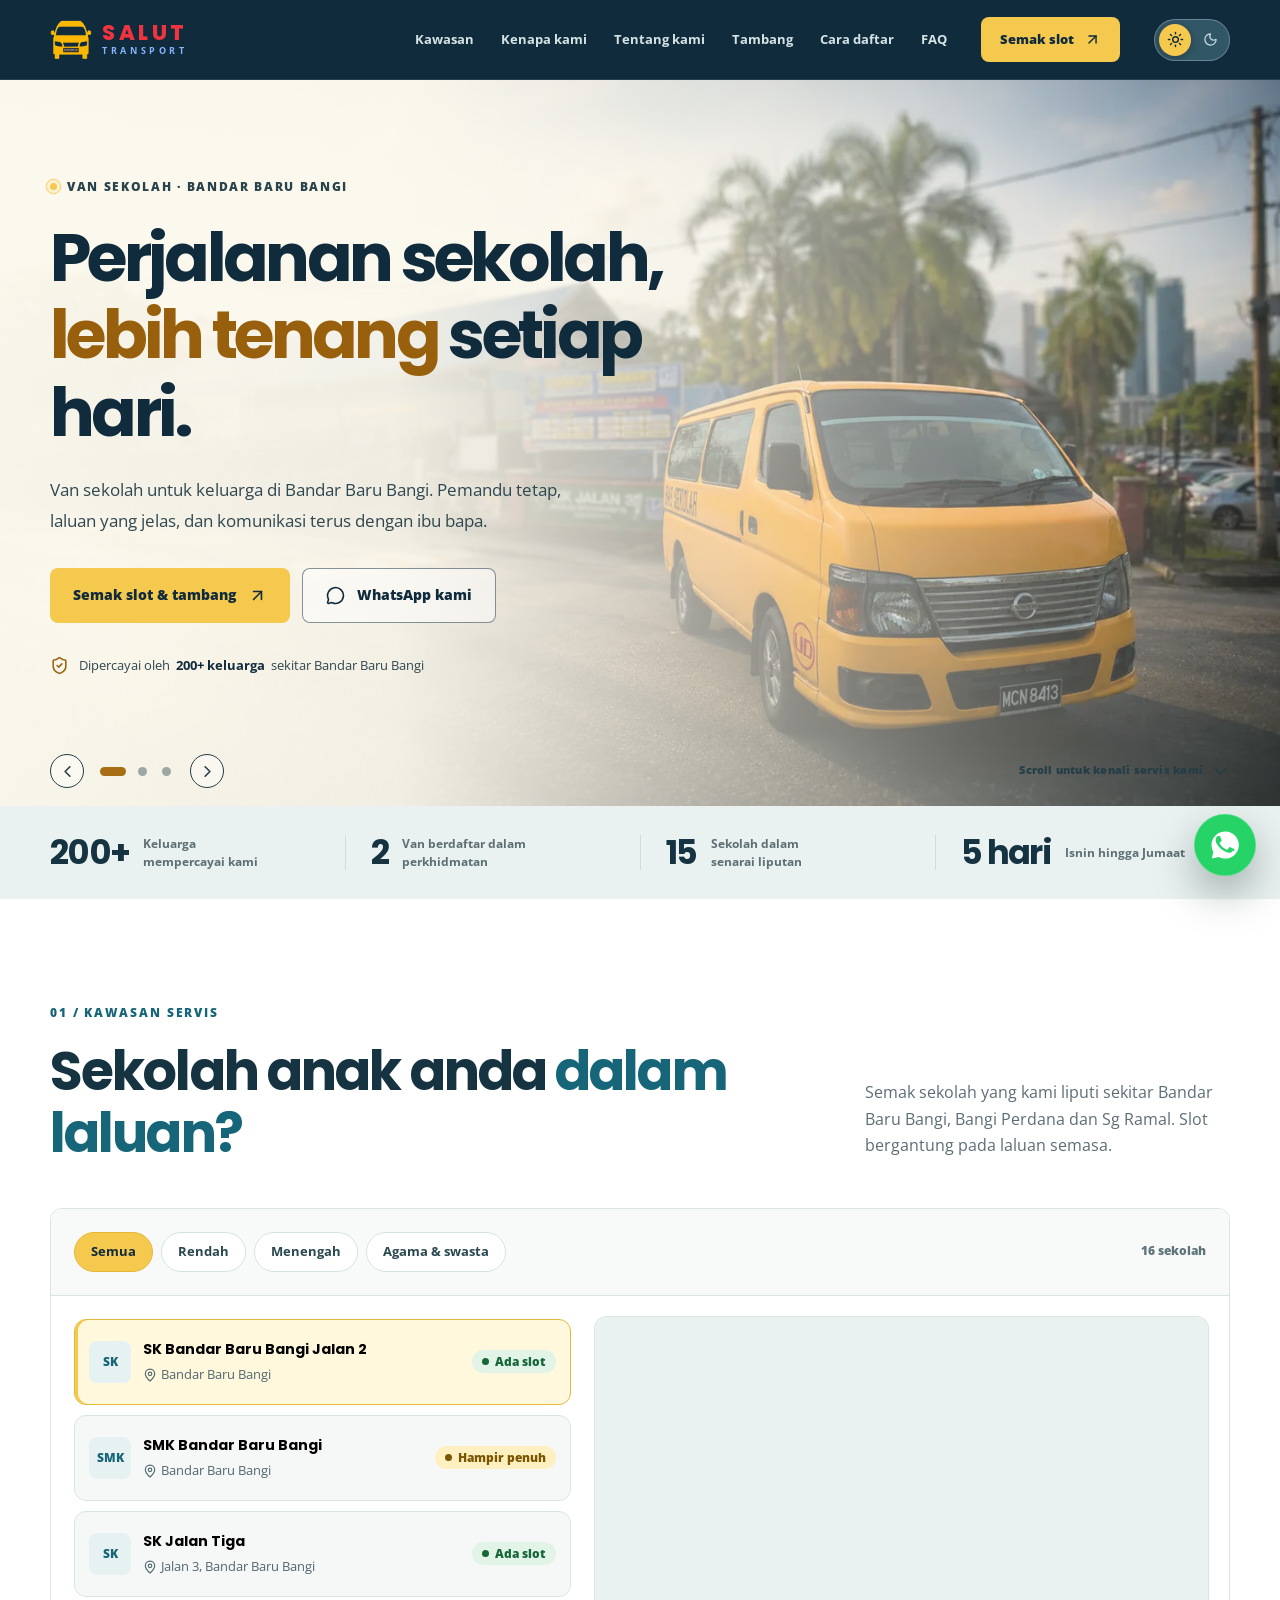
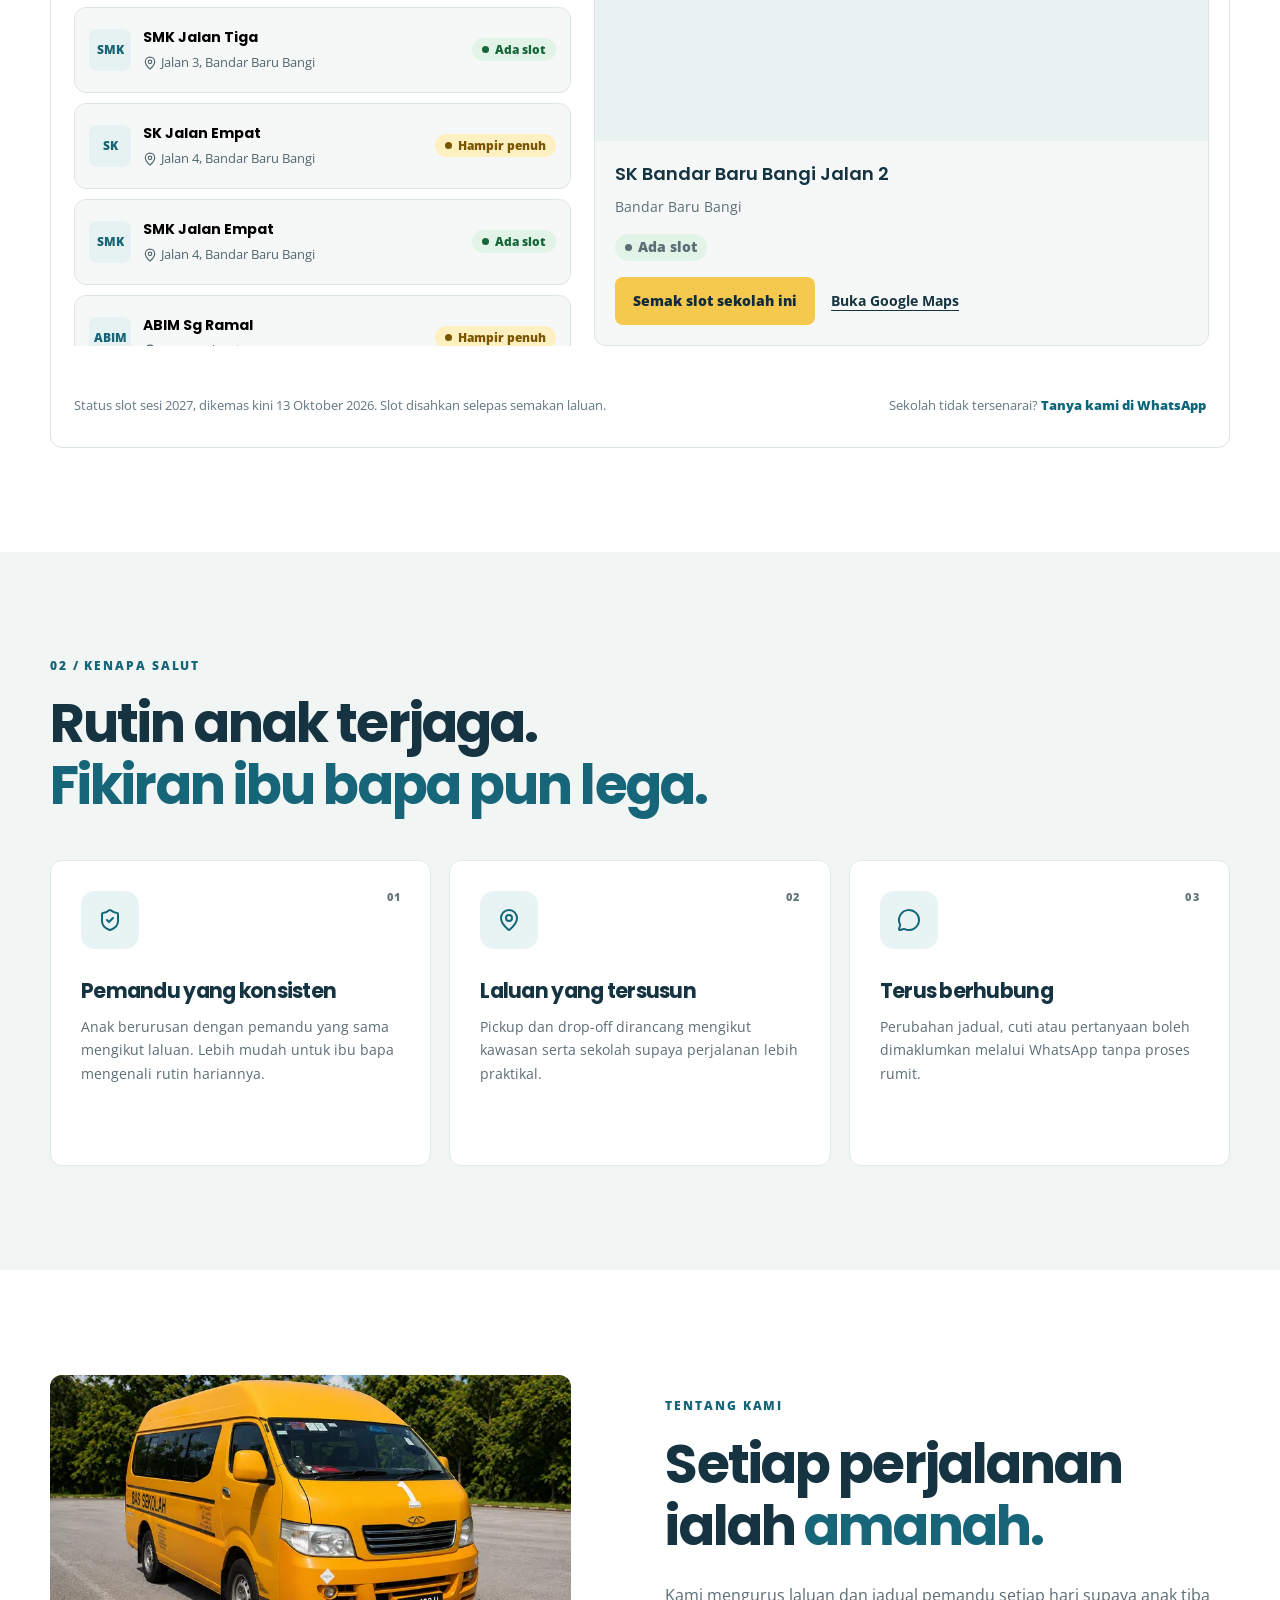
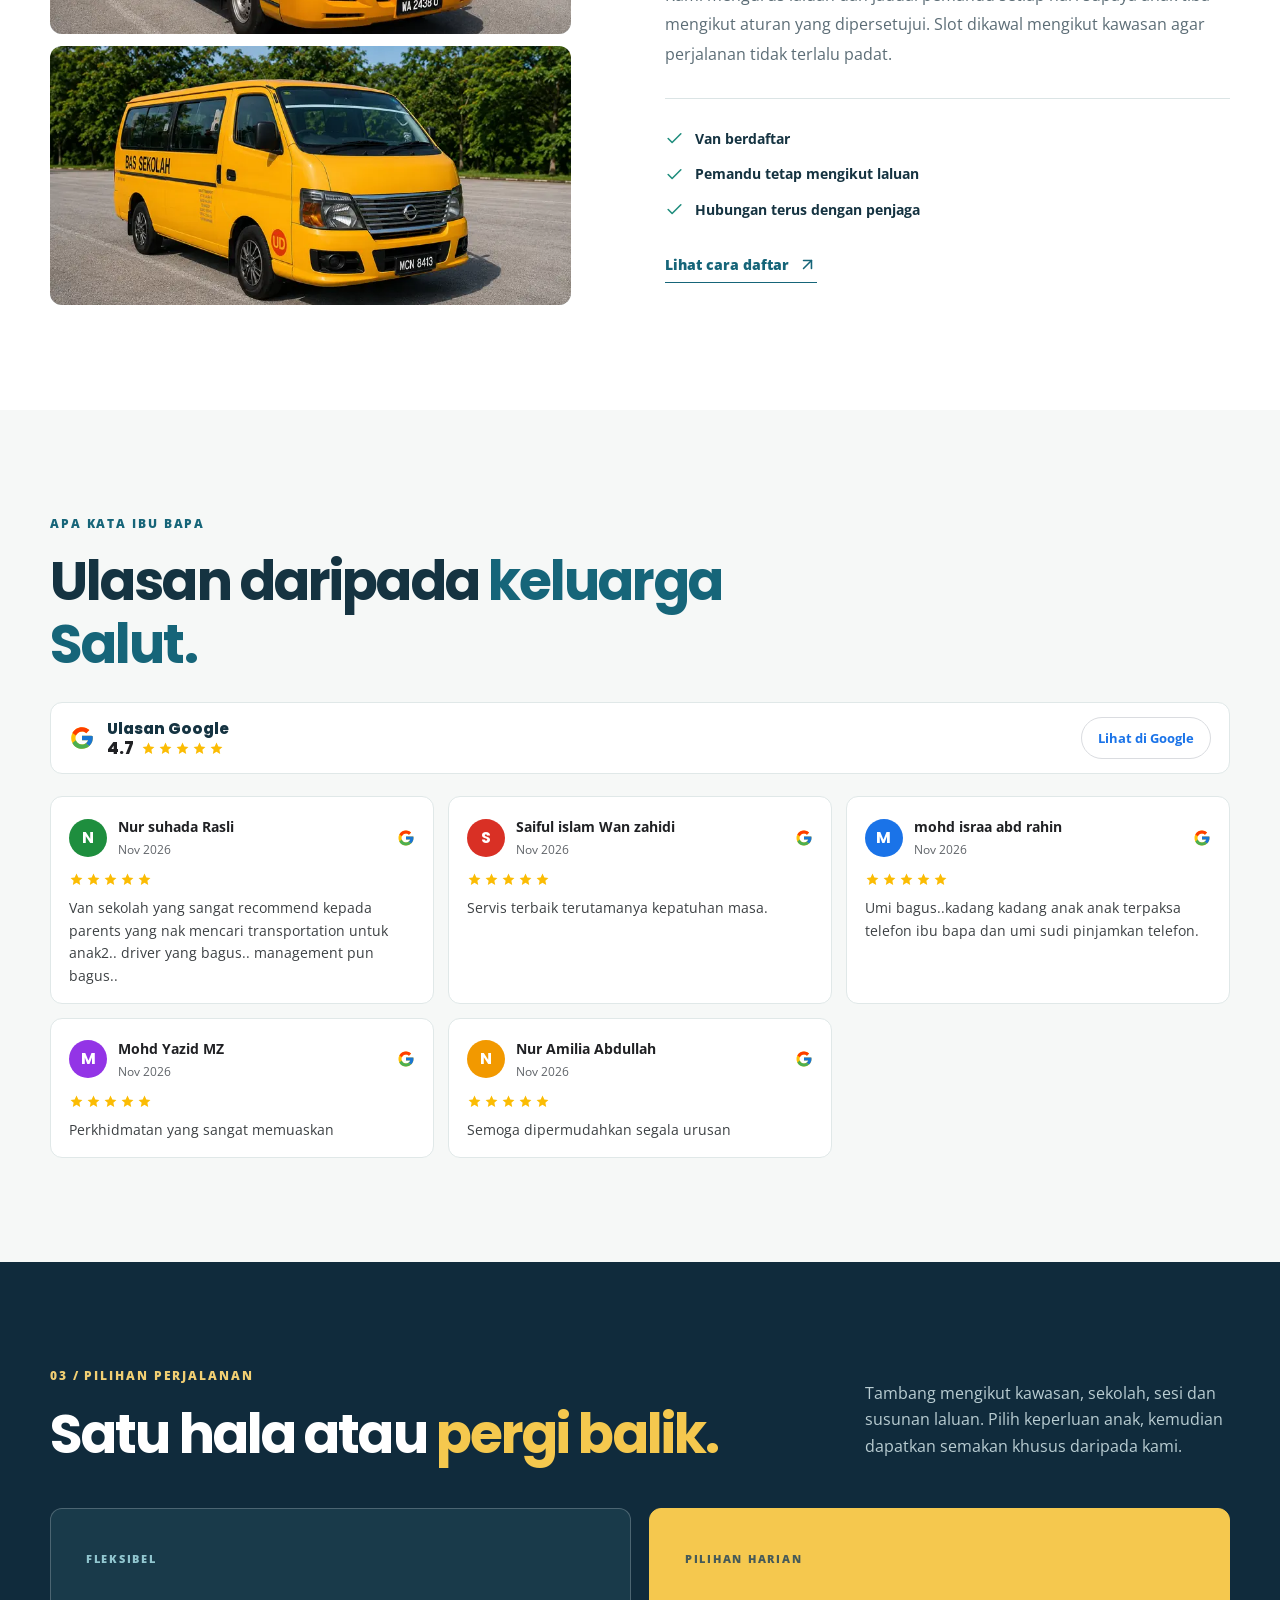
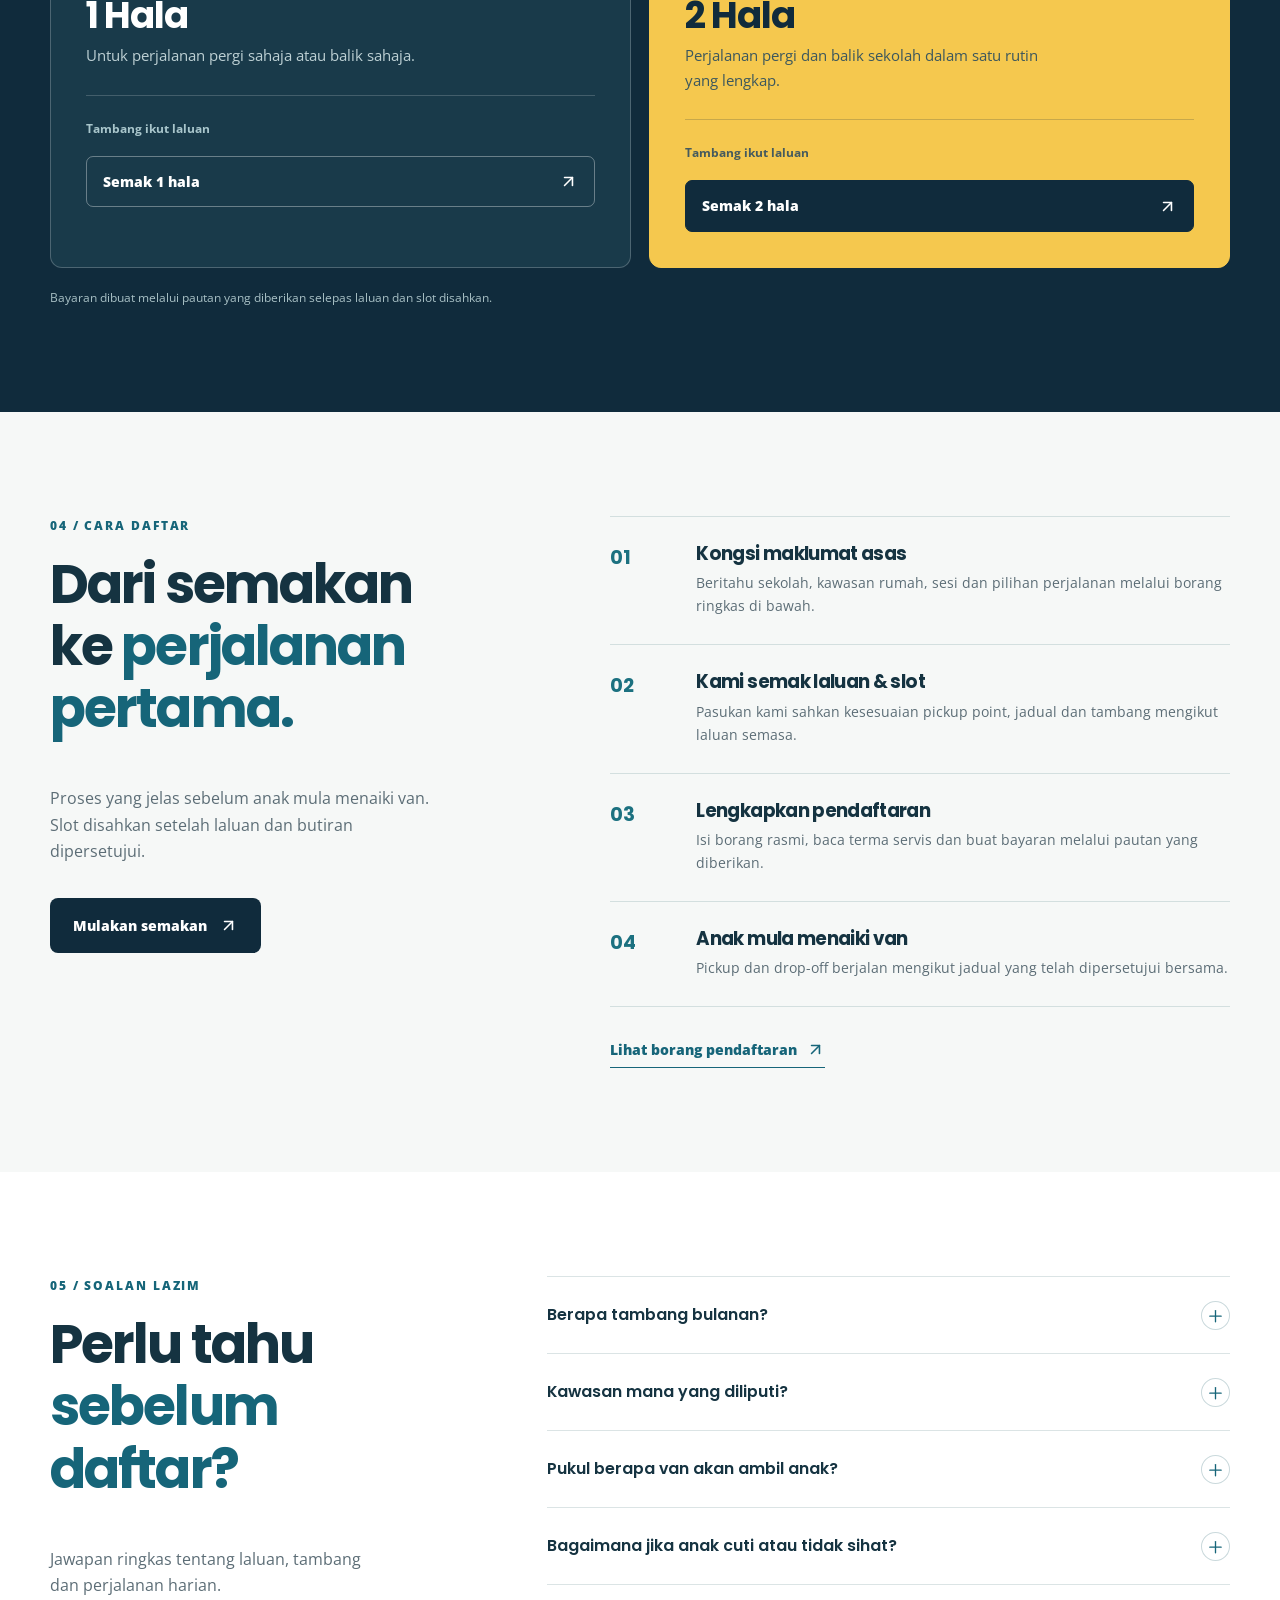
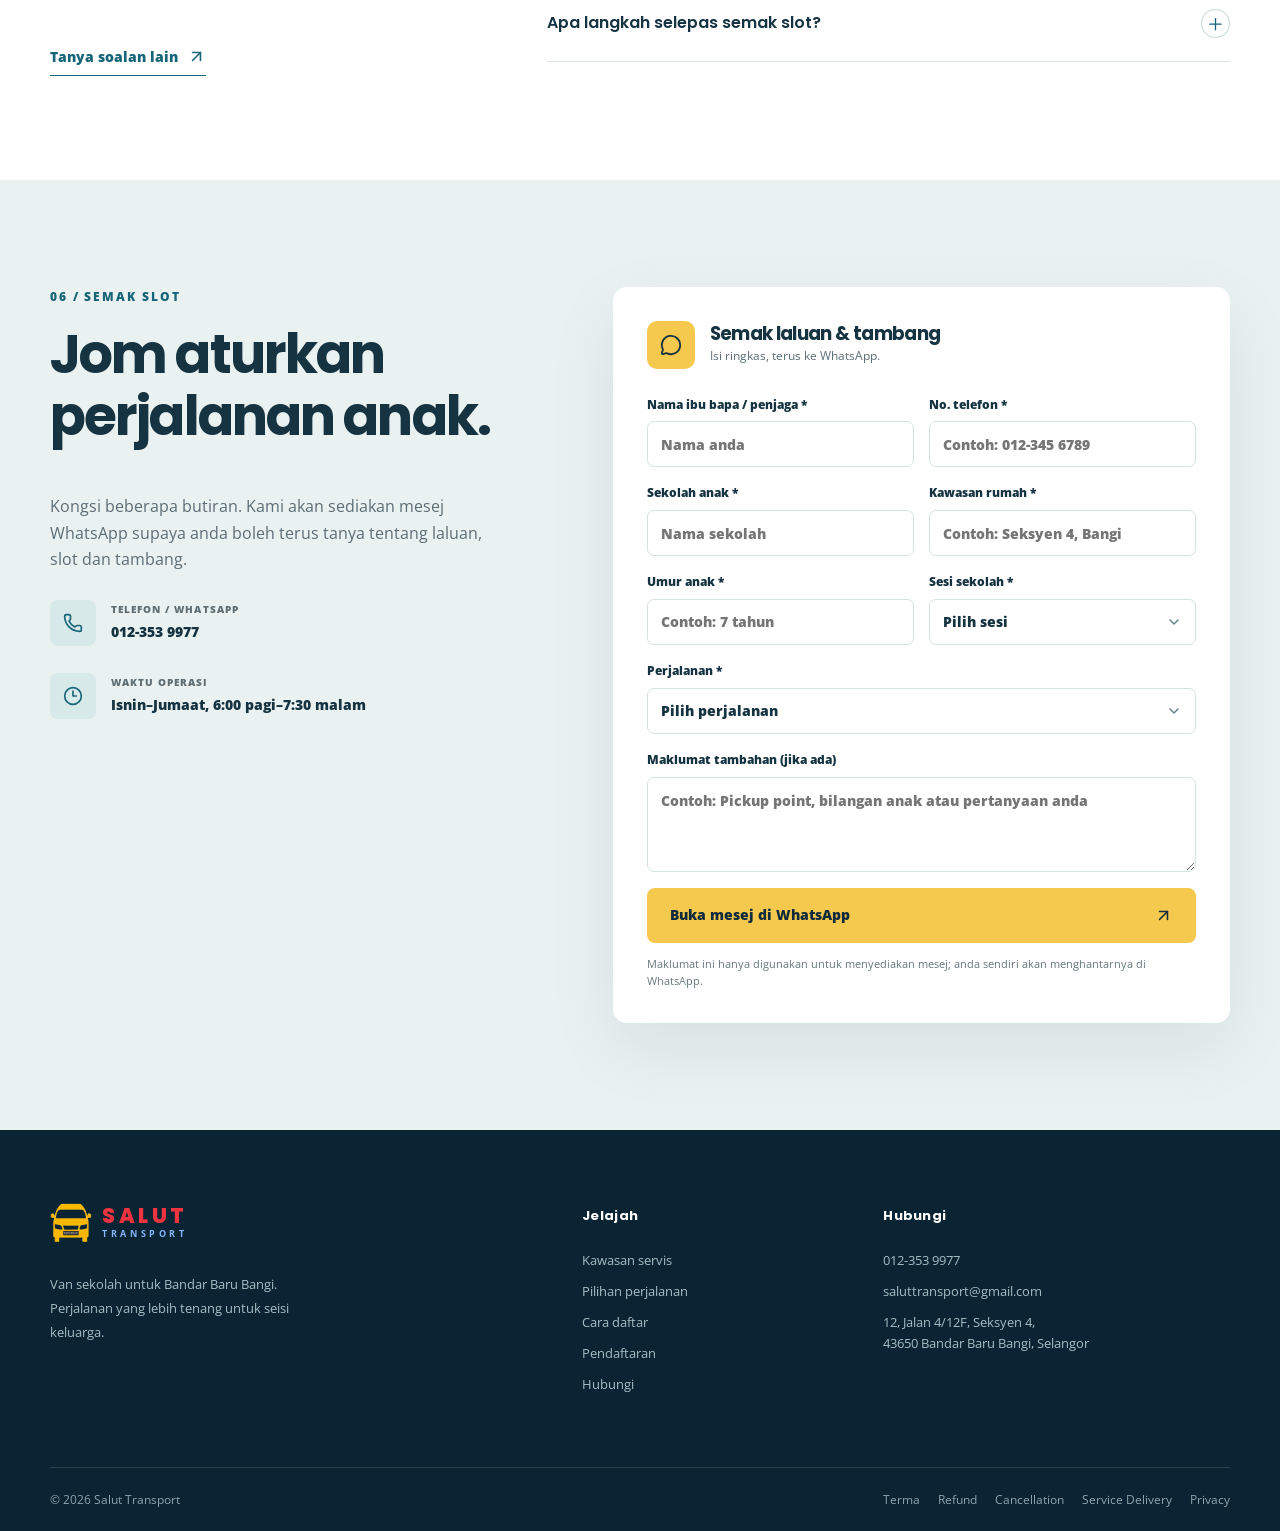
==== commit b4782efd: "Add Sri Ummah Aflah school - Semak slot: new school card (Seksyen 3, map link from owner), count 16." ====
--- a/index.html
+++ b/index.html
@@ -152,7 +152,7 @@
     <div class="st-coverage-panel">
       <div class="st-search-row">
         <div class="st-filter" role="group" aria-label="Tapis jenis sekolah"><button class="st-chip selected" type="button" aria-pressed="true" data-filter="semua">Semua</button><button class="st-chip" type="button" aria-pressed="false" data-filter="rendah">Rendah</button><button class="st-chip" type="button" aria-pressed="false" data-filter="menengah">Menengah</button><button class="st-chip" type="button" aria-pressed="false" data-filter="agama">Agama &amp; swasta</button></div>
-        <span id="stSchoolCount" aria-live="polite">14 sekolah</span>
+        <span id="stSchoolCount" aria-live="polite">16 sekolah</span>
       </div>
       <div class="st-coverage-locator">
         <div class="st-schools" id="stSchools">
@@ -168,6 +168,7 @@
           <button class="st-school" type="button" aria-pressed="false" data-name="Sri Ummah Bangi Perdana" data-area="Bangi Perdana" data-query="Sekolah Rendah Islam Ummah Bangi Perdana" data-type="agama" data-slot="ada"><span class="st-school-badge">SU</span><span class="st-school-name"><b>Sri Ummah Bangi Perdana</b><small><svg class="st-icon" width="14" height="14" viewBox="0 0 24 24" aria-hidden="true"><path d="M20 10c0 4.993-5.539 10.193-7.399 11.799a1 1 0 0 1-1.202 0C9.539 20.193 4 14.993 4 10a8 8 0 0 1 16 0"/><circle cx="12" cy="10" r="3"/></svg> Bangi Perdana</small></span><span class="st-slot st-slot-ada">Ada slot</span></button>
           <button class="st-school" type="button" aria-pressed="false" data-name="Sri Ummah As Sobah" data-area="Bandar Baru Bangi" data-query="No. 111, Jalan 3/4, Bandar Baru Bangi, Selangor" data-type="agama" data-slot="ada"><span class="st-school-badge">SU</span><span class="st-school-name"><b>Sri Ummah As Sobah</b><small><svg class="st-icon" width="14" height="14" viewBox="0 0 24 24" aria-hidden="true"><path d="M20 10c0 4.993-5.539 10.193-7.399 11.799a1 1 0 0 1-1.202 0C9.539 20.193 4 14.993 4 10a8 8 0 0 1 16 0"/><circle cx="12" cy="10" r="3"/></svg> Bandar Baru Bangi</small></span><span class="st-slot st-slot-ada">Ada slot</span></button>
           <button class="st-school" type="button" aria-pressed="false" data-name="Sri Ummah Al Kauthar" data-area="Seksyen 4 Tambahan, Bandar Baru Bangi" data-query="Sekolah Rendah Islam Ummah Al Kauthar, 3 Jalan 4/1a, Seksyen 4 Tambahan, Bandar Baru Bangi" data-type="agama" data-slot="ada"><span class="st-school-badge">SU</span><span class="st-school-name"><b>Sri Ummah Al Kauthar</b><small><svg class="st-icon" width="14" height="14" viewBox="0 0 24 24" aria-hidden="true"><path d="M20 10c0 4.993-5.539 10.193-7.399 11.799a1 1 0 0 1-1.202 0C9.539 20.193 4 14.993 4 10a8 8 0 0 1 16 0"/><circle cx="12" cy="10" r="3"/></svg> Seksyen 4 Tambahan, Bandar Baru Bangi</small></span><span class="st-slot st-slot-ada">Ada slot</span></button>
+          <button class="st-school" type="button" aria-pressed="false" data-name="Sri Ummah Aflah" data-area="Seksyen 3, Bandar Baru Bangi" data-query="Sekolah Rendah Islam Ummah Aflah, 4 Jalan 3/6e, Seksyen 3, Bandar Baru Bangi" data-map-url="https://maps.app.goo.gl/cn4i8p5iHpwC1y8a6" data-type="agama" data-slot="ada"><span class="st-school-badge">SU</span><span class="st-school-name"><b>Sri Ummah Aflah</b><small><svg class="st-icon" width="14" height="14" viewBox="0 0 24 24" aria-hidden="true"><path d="M20 10c0 4.993-5.539 10.193-7.399 11.799a1 1 0 0 1-1.202 0C9.539 20.193 4 14.993 4 10a8 8 0 0 1 16 0"/><circle cx="12" cy="10" r="3"/></svg> Seksyen 3, Bandar Baru Bangi</small></span><span class="st-slot st-slot-ada">Ada slot</span></button>
           <button class="st-school" type="button" aria-pressed="false" data-name="PASTI As-Shafie" data-area="Seksyen 3, Bandar Baru Bangi" data-query="PASTI As-Shafie Jalan 3/48 Seksyen 3 Bandar Baru Bangi" data-type="agama" data-slot="ada"><span class="st-school-badge">PASTI</span><span class="st-school-name"><b>PASTI As-Shafie</b><small><svg class="st-icon" width="14" height="14" viewBox="0 0 24 24" aria-hidden="true"><path d="M20 10c0 4.993-5.539 10.193-7.399 11.799a1 1 0 0 1-1.202 0C9.539 20.193 4 14.993 4 10a8 8 0 0 1 16 0"/><circle cx="12" cy="10" r="3"/></svg> Seksyen 3, Bandar Baru Bangi</small></span><span class="st-slot st-slot-ada">Ada slot</span></button>
           <button class="st-school" type="button" aria-pressed="false" data-name="SRI Wardah Addin" data-area="Seksyen 3, Bandar Baru Bangi" data-query="Sekolah Rendah Islam Wardah Addin Jalan 3/42 Seksyen 3 Bandar Baru Bangi" data-map-url="https://maps.app.goo.gl/CBuocsRwA5YH7Pdb6" data-type="agama" data-slot="ada"><span class="st-school-badge">SRI</span><span class="st-school-name"><b>SRI Wardah Addin</b><small><svg class="st-icon" width="14" height="14" viewBox="0 0 24 24" aria-hidden="true"><path d="M20 10c0 4.993-5.539 10.193-7.399 11.799a1 1 0 0 1-1.202 0C9.539 20.193 4 14.993 4 10a8 8 0 0 1 16 0"/><circle cx="12" cy="10" r="3"/></svg> Seksyen 3, Bandar Baru Bangi</small></span><span class="st-slot st-slot-ada">Ada slot</span></button>
           <button class="st-school" type="button" aria-pressed="false" data-name="Tadika AlWafiqah" data-area="Seksyen 4 Tambahan, Bandar Baru Bangi" data-query="Tadika AlWafiqah Jalan 4/11b Seksyen 4 Tambahan Bandar Baru Bangi" data-map-url="https://maps.app.goo.gl/FSSion3dEdp45BXC8" data-type="agama" data-slot="ada"><span class="st-school-badge">TDK</span><span class="st-school-name"><b>Tadika AlWafiqah</b><small><svg class="st-icon" width="14" height="14" viewBox="0 0 24 24" aria-hidden="true"><path d="M20 10c0 4.993-5.539 10.193-7.399 11.799a1 1 0 0 1-1.202 0C9.539 20.193 4 14.993 4 10a8 8 0 0 1 16 0"/><circle cx="12" cy="10" r="3"/></svg> Seksyen 4 Tambahan, Bandar Baru Bangi</small></span><span class="st-slot st-slot-ada">Ada slot</span></button>
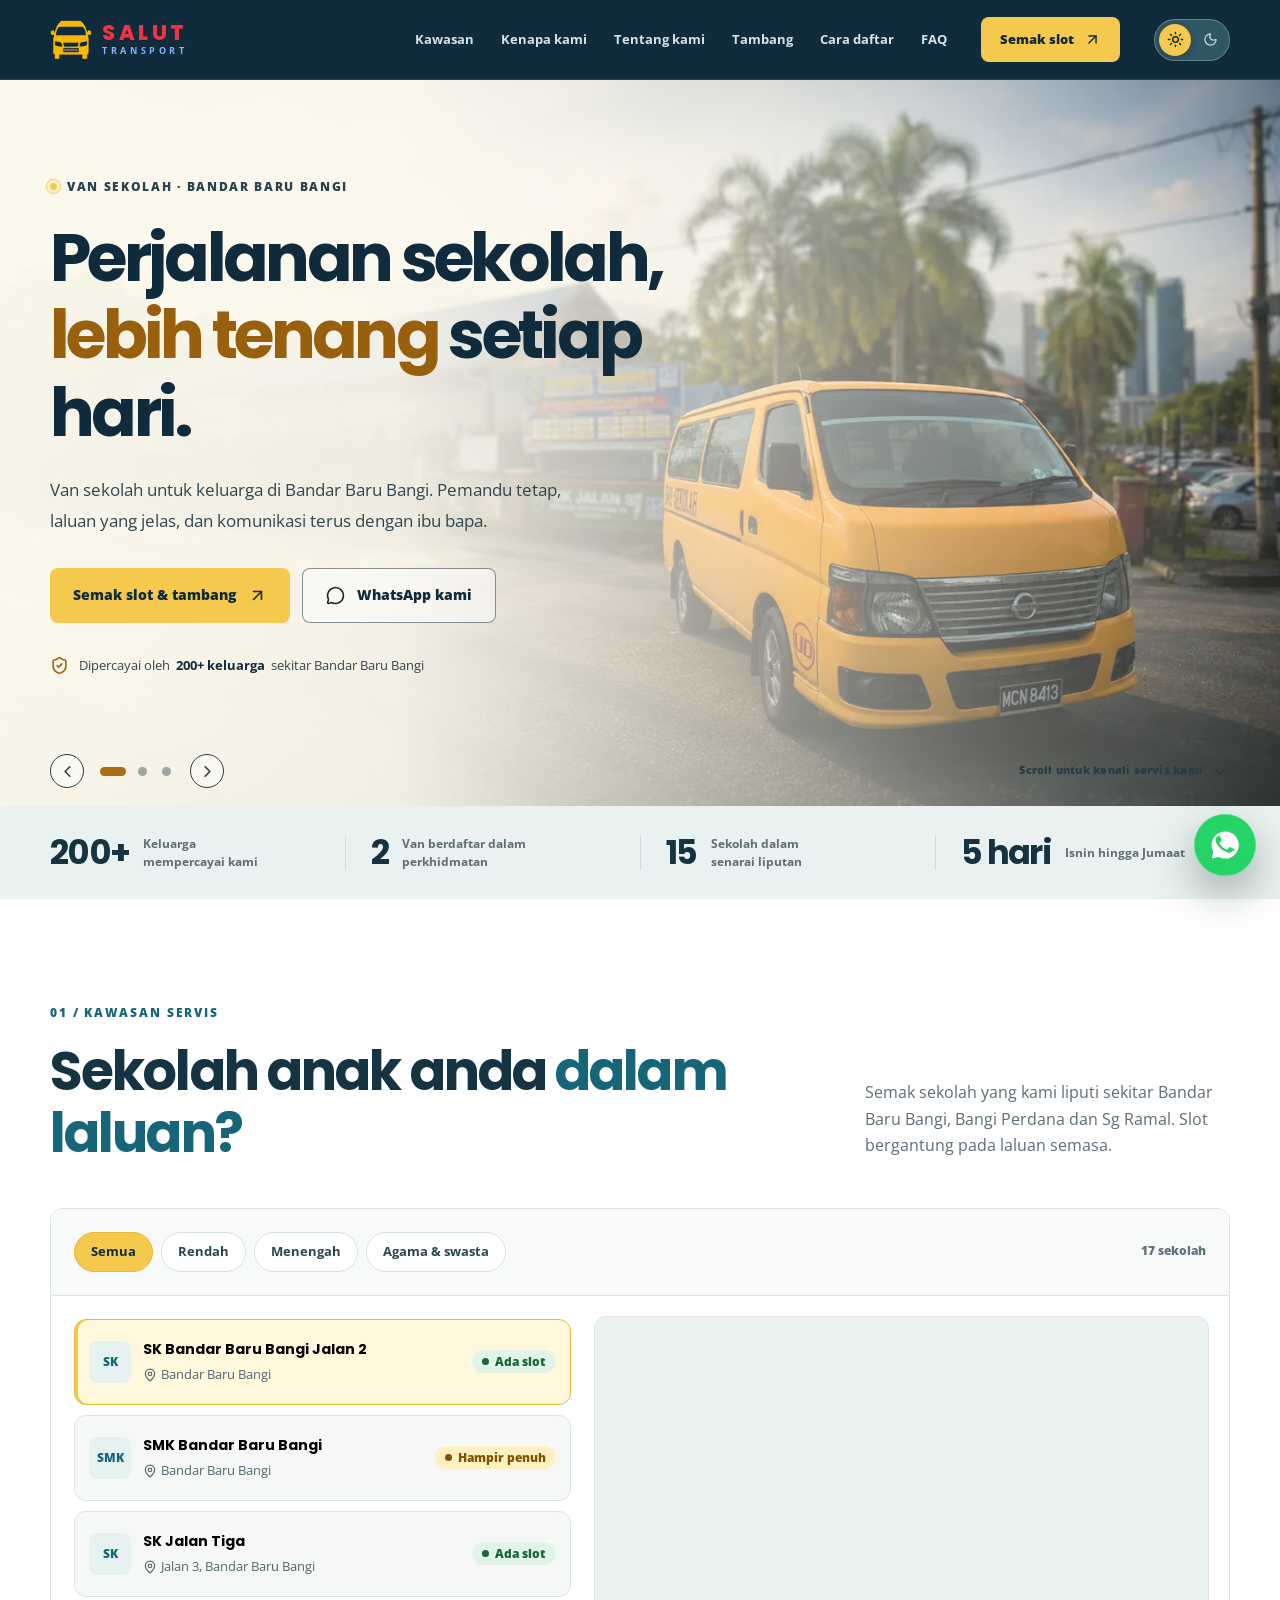
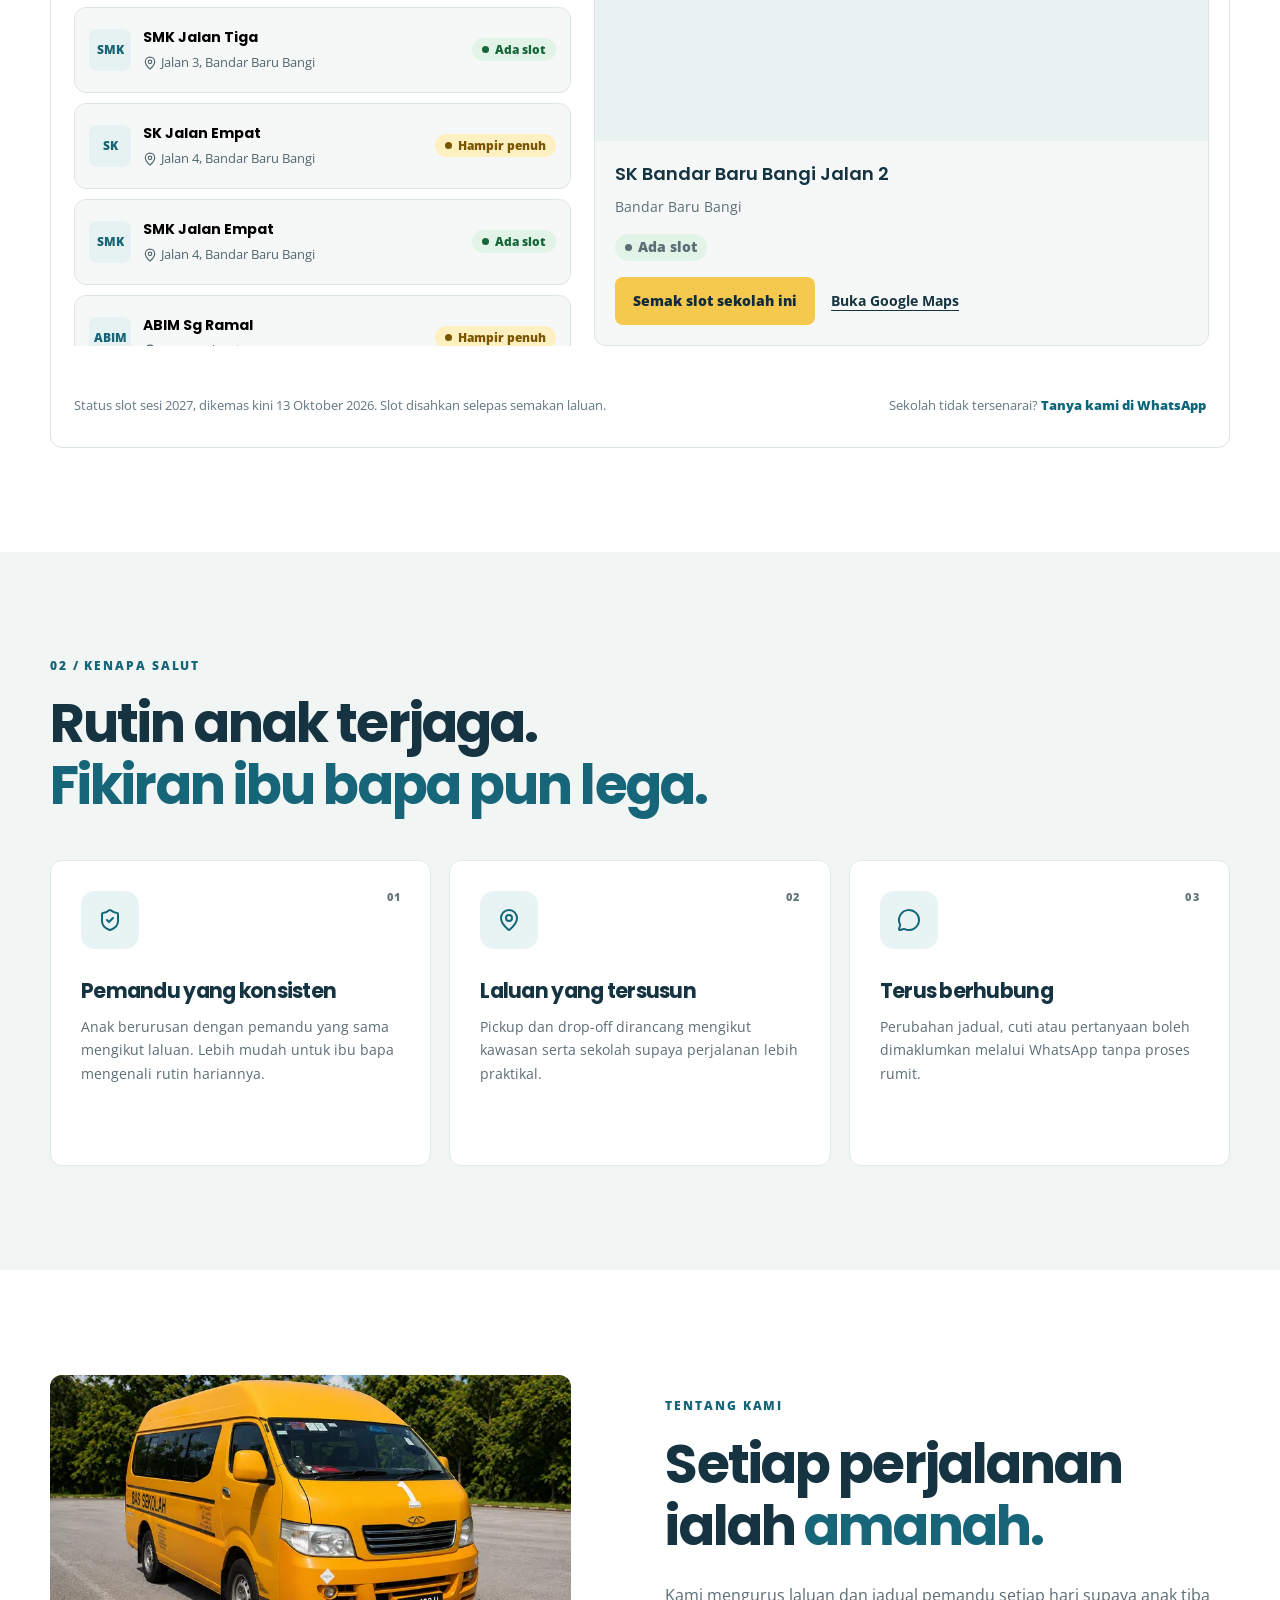
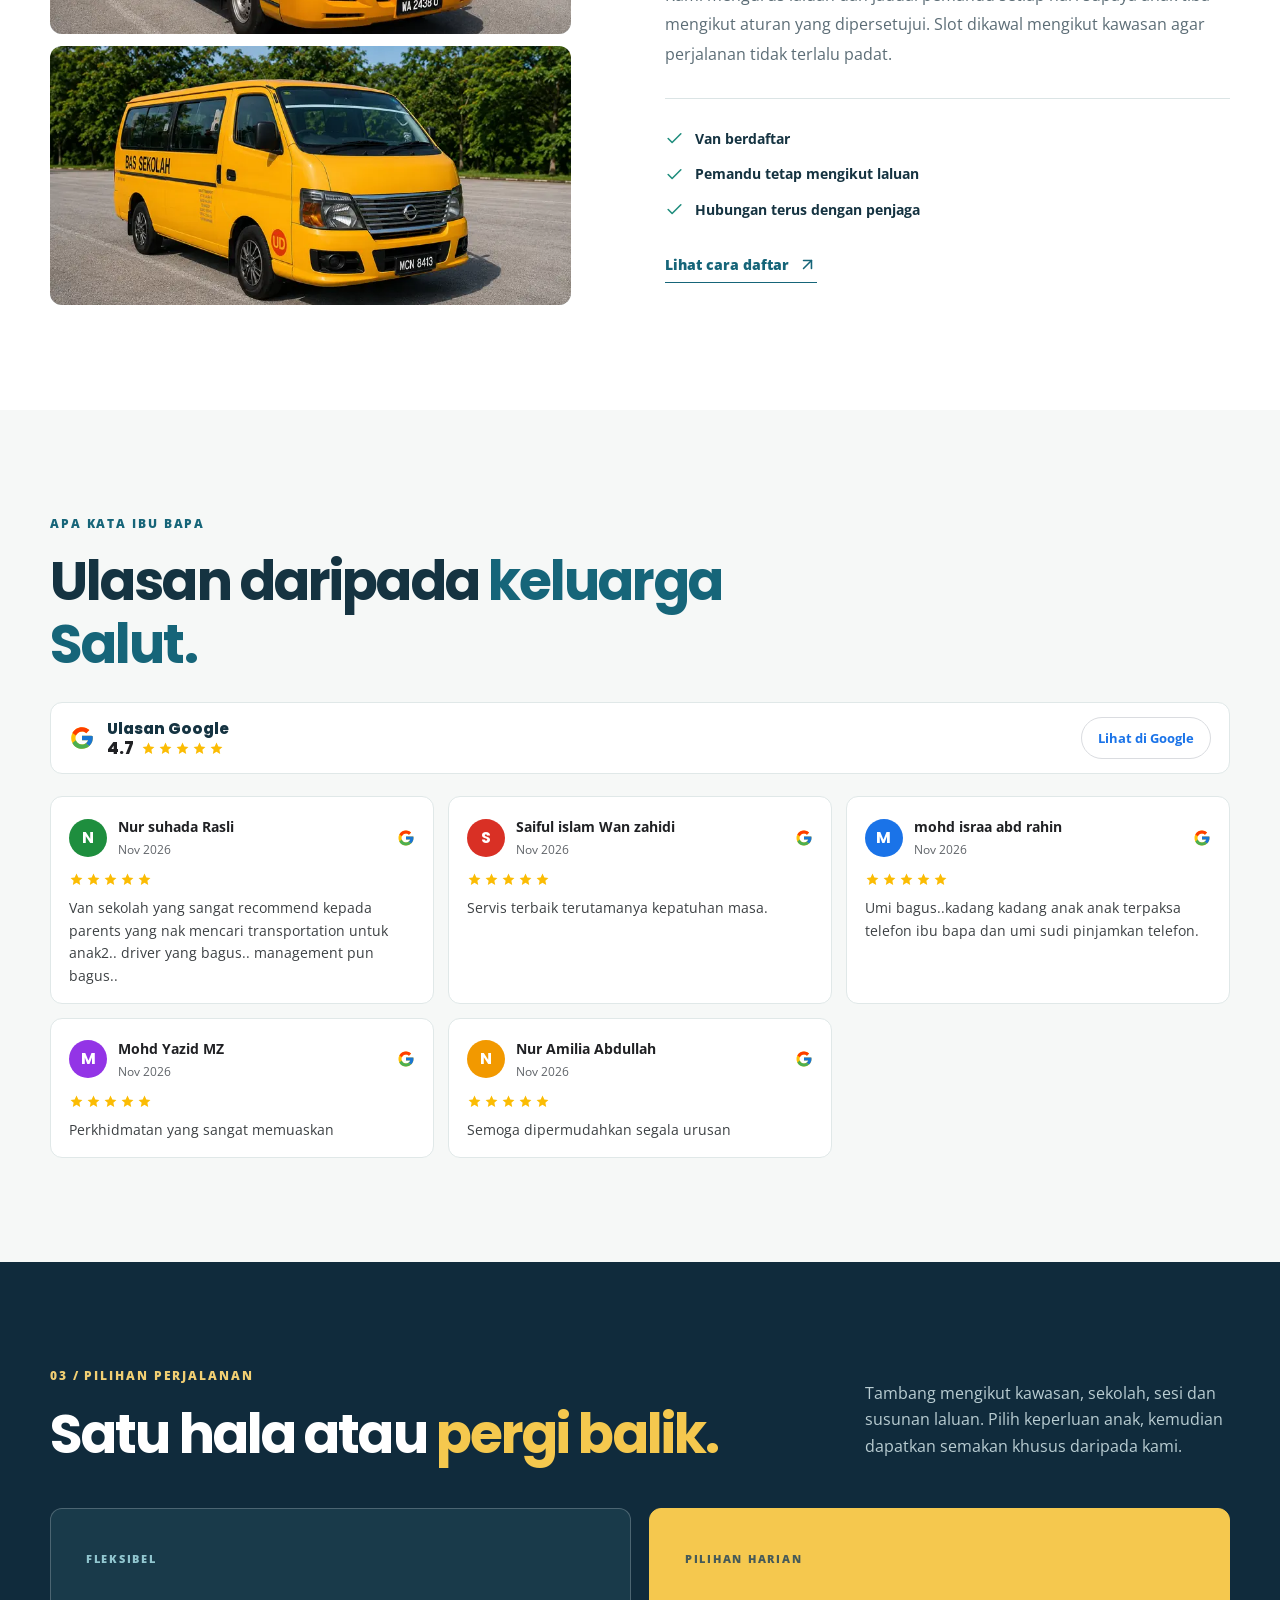
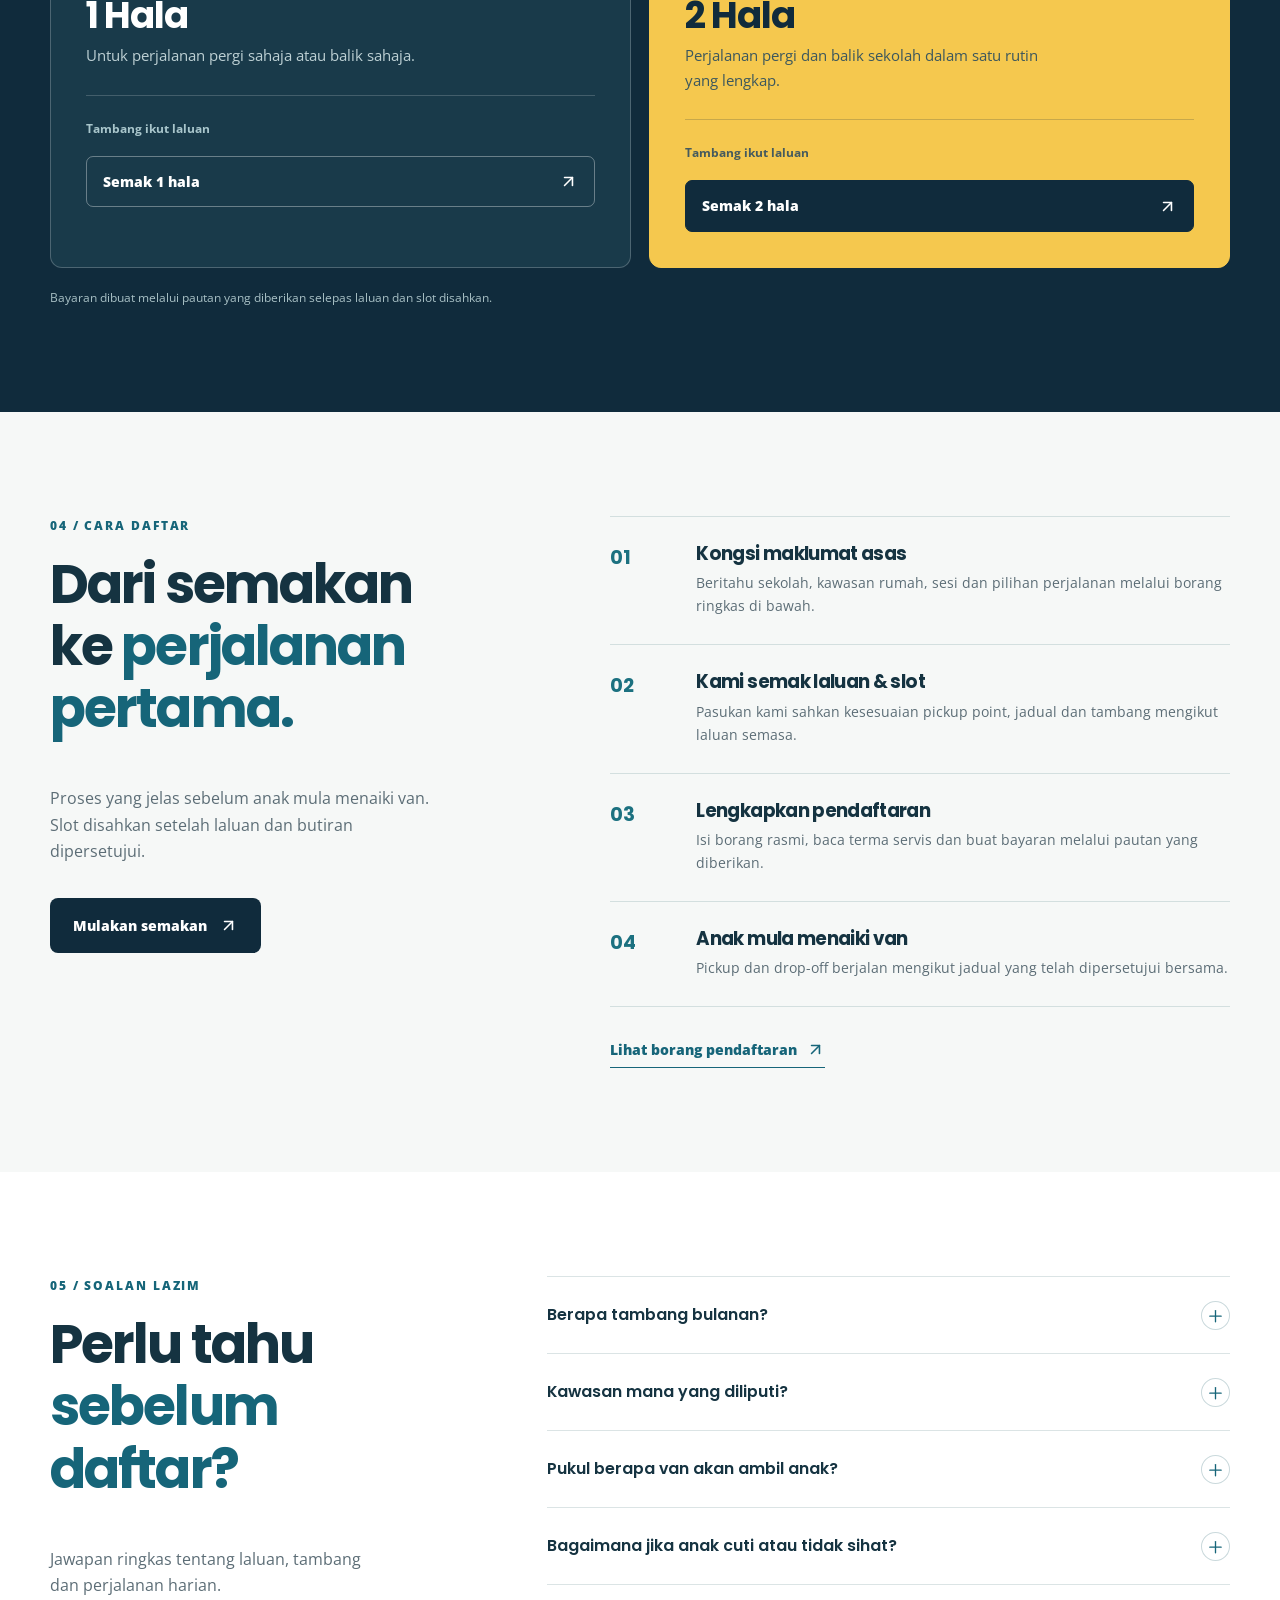
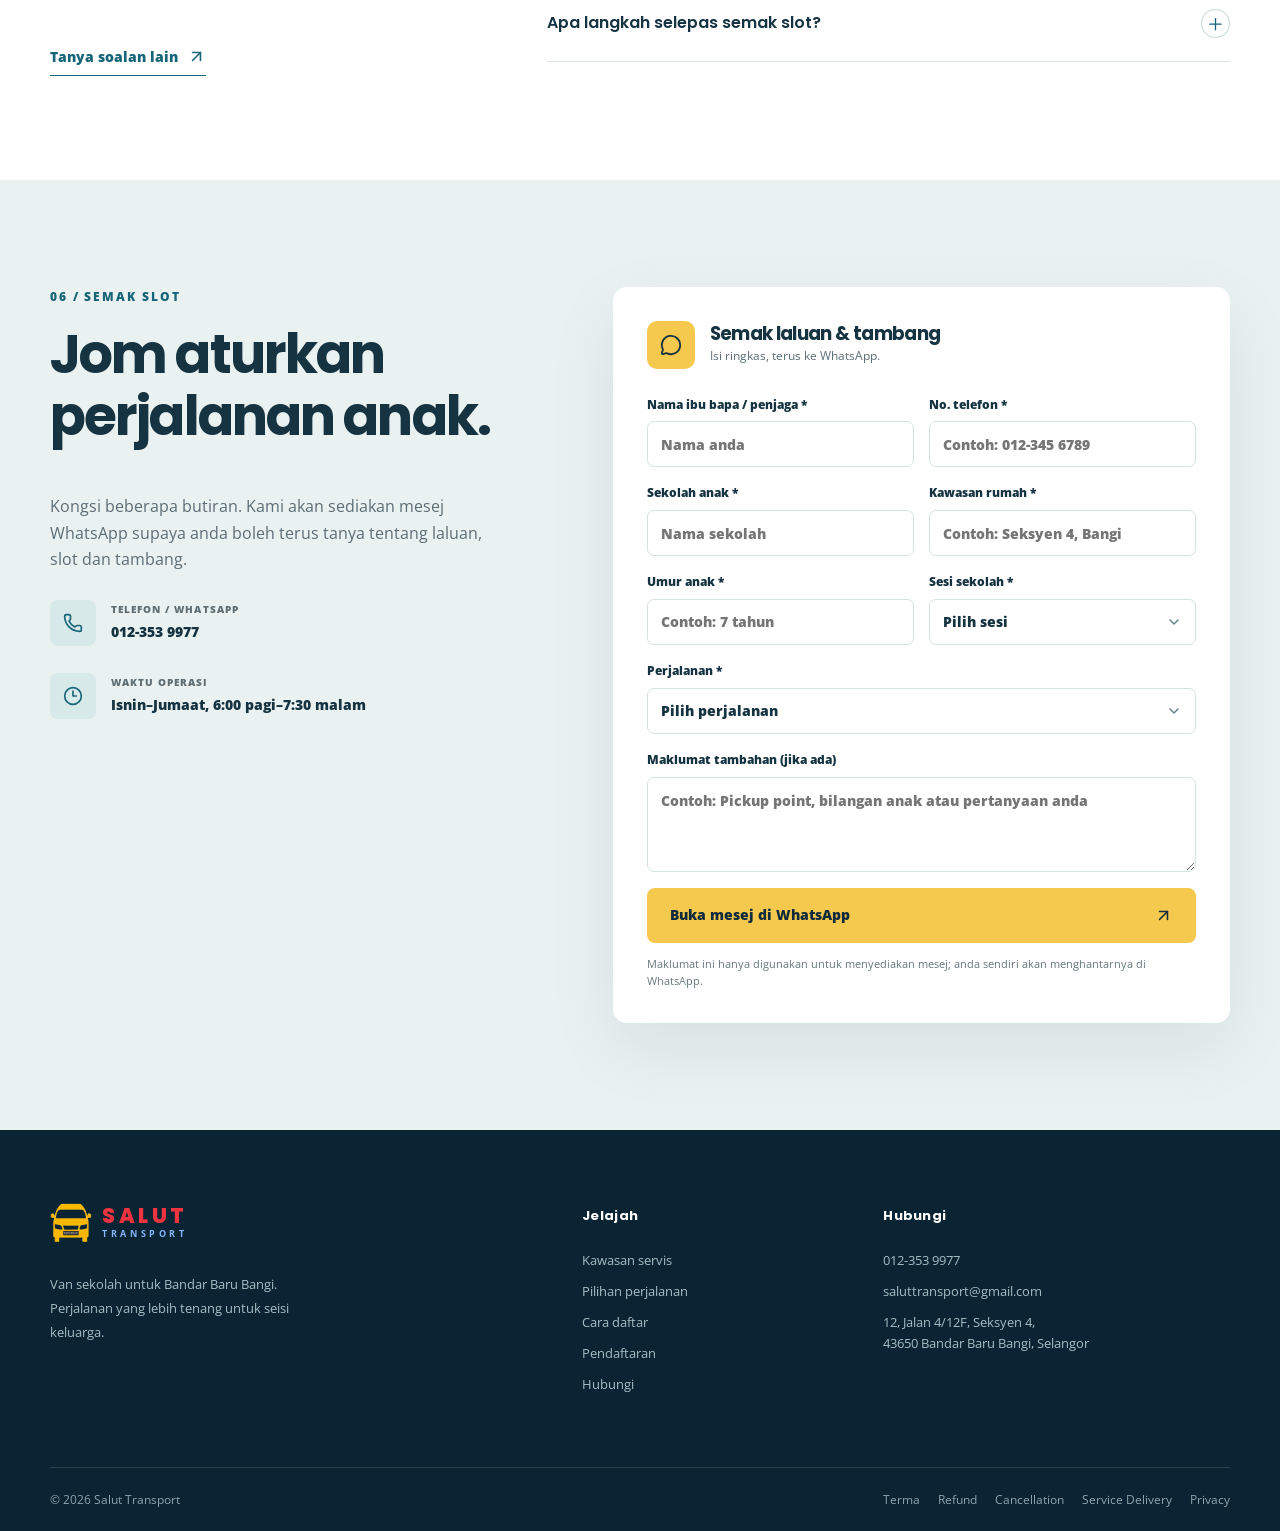
==== commit 895d55ce: "Add Tadika Little Caliphs Seksyen 3 school - Semak slot: new school card (27 Jalan 3/3, Seksyen 3; m" ====
--- a/index.html
+++ b/index.html
@@ -152,7 +152,7 @@
     <div class="st-coverage-panel">
       <div class="st-search-row">
         <div class="st-filter" role="group" aria-label="Tapis jenis sekolah"><button class="st-chip selected" type="button" aria-pressed="true" data-filter="semua">Semua</button><button class="st-chip" type="button" aria-pressed="false" data-filter="rendah">Rendah</button><button class="st-chip" type="button" aria-pressed="false" data-filter="menengah">Menengah</button><button class="st-chip" type="button" aria-pressed="false" data-filter="agama">Agama &amp; swasta</button></div>
-        <span id="stSchoolCount" aria-live="polite">16 sekolah</span>
+        <span id="stSchoolCount" aria-live="polite">17 sekolah</span>
       </div>
       <div class="st-coverage-locator">
         <div class="st-schools" id="stSchools">
@@ -172,6 +172,7 @@
           <button class="st-school" type="button" aria-pressed="false" data-name="PASTI As-Shafie" data-area="Seksyen 3, Bandar Baru Bangi" data-query="PASTI As-Shafie Jalan 3/48 Seksyen 3 Bandar Baru Bangi" data-type="agama" data-slot="ada"><span class="st-school-badge">PASTI</span><span class="st-school-name"><b>PASTI As-Shafie</b><small><svg class="st-icon" width="14" height="14" viewBox="0 0 24 24" aria-hidden="true"><path d="M20 10c0 4.993-5.539 10.193-7.399 11.799a1 1 0 0 1-1.202 0C9.539 20.193 4 14.993 4 10a8 8 0 0 1 16 0"/><circle cx="12" cy="10" r="3"/></svg> Seksyen 3, Bandar Baru Bangi</small></span><span class="st-slot st-slot-ada">Ada slot</span></button>
           <button class="st-school" type="button" aria-pressed="false" data-name="SRI Wardah Addin" data-area="Seksyen 3, Bandar Baru Bangi" data-query="Sekolah Rendah Islam Wardah Addin Jalan 3/42 Seksyen 3 Bandar Baru Bangi" data-map-url="https://maps.app.goo.gl/CBuocsRwA5YH7Pdb6" data-type="agama" data-slot="ada"><span class="st-school-badge">SRI</span><span class="st-school-name"><b>SRI Wardah Addin</b><small><svg class="st-icon" width="14" height="14" viewBox="0 0 24 24" aria-hidden="true"><path d="M20 10c0 4.993-5.539 10.193-7.399 11.799a1 1 0 0 1-1.202 0C9.539 20.193 4 14.993 4 10a8 8 0 0 1 16 0"/><circle cx="12" cy="10" r="3"/></svg> Seksyen 3, Bandar Baru Bangi</small></span><span class="st-slot st-slot-ada">Ada slot</span></button>
           <button class="st-school" type="button" aria-pressed="false" data-name="Tadika AlWafiqah" data-area="Seksyen 4 Tambahan, Bandar Baru Bangi" data-query="Tadika AlWafiqah Jalan 4/11b Seksyen 4 Tambahan Bandar Baru Bangi" data-map-url="https://maps.app.goo.gl/FSSion3dEdp45BXC8" data-type="agama" data-slot="ada"><span class="st-school-badge">TDK</span><span class="st-school-name"><b>Tadika AlWafiqah</b><small><svg class="st-icon" width="14" height="14" viewBox="0 0 24 24" aria-hidden="true"><path d="M20 10c0 4.993-5.539 10.193-7.399 11.799a1 1 0 0 1-1.202 0C9.539 20.193 4 14.993 4 10a8 8 0 0 1 16 0"/><circle cx="12" cy="10" r="3"/></svg> Seksyen 4 Tambahan, Bandar Baru Bangi</small></span><span class="st-slot st-slot-ada">Ada slot</span></button>
+          <button class="st-school" type="button" aria-pressed="false" data-name="Tadika Little Caliphs Seksyen 3" data-area="Seksyen 3, Bandar Baru Bangi" data-query="Little Caliphs Seksyen 3, 27 Jalan 3/3, Seksyen 3, Bandar Baru Bangi" data-map-url="https://maps.app.goo.gl/MwFaBqo4wv52L8U66" data-type="agama" data-slot="ada"><span class="st-school-badge">TDK</span><span class="st-school-name"><b>Tadika Little Caliphs Seksyen 3</b><small><svg class="st-icon" width="14" height="14" viewBox="0 0 24 24" aria-hidden="true"><path d="M20 10c0 4.993-5.539 10.193-7.399 11.799a1 1 0 0 1-1.202 0C9.539 20.193 4 14.993 4 10a8 8 0 0 1 16 0"/><circle cx="12" cy="10" r="3"/></svg> Seksyen 4 Tambahan, Bandar Baru Bangi</small></span><span class="st-slot st-slot-ada">Ada slot</span></button>
           <p class="st-no-results" id="stNoResults" hidden><b>Tiada sekolah ditemui.</b> Cuba nama atau kawasan lain, atau tanya kami di WhatsApp.</p>
         </div>
         <div class="st-coverage-map">
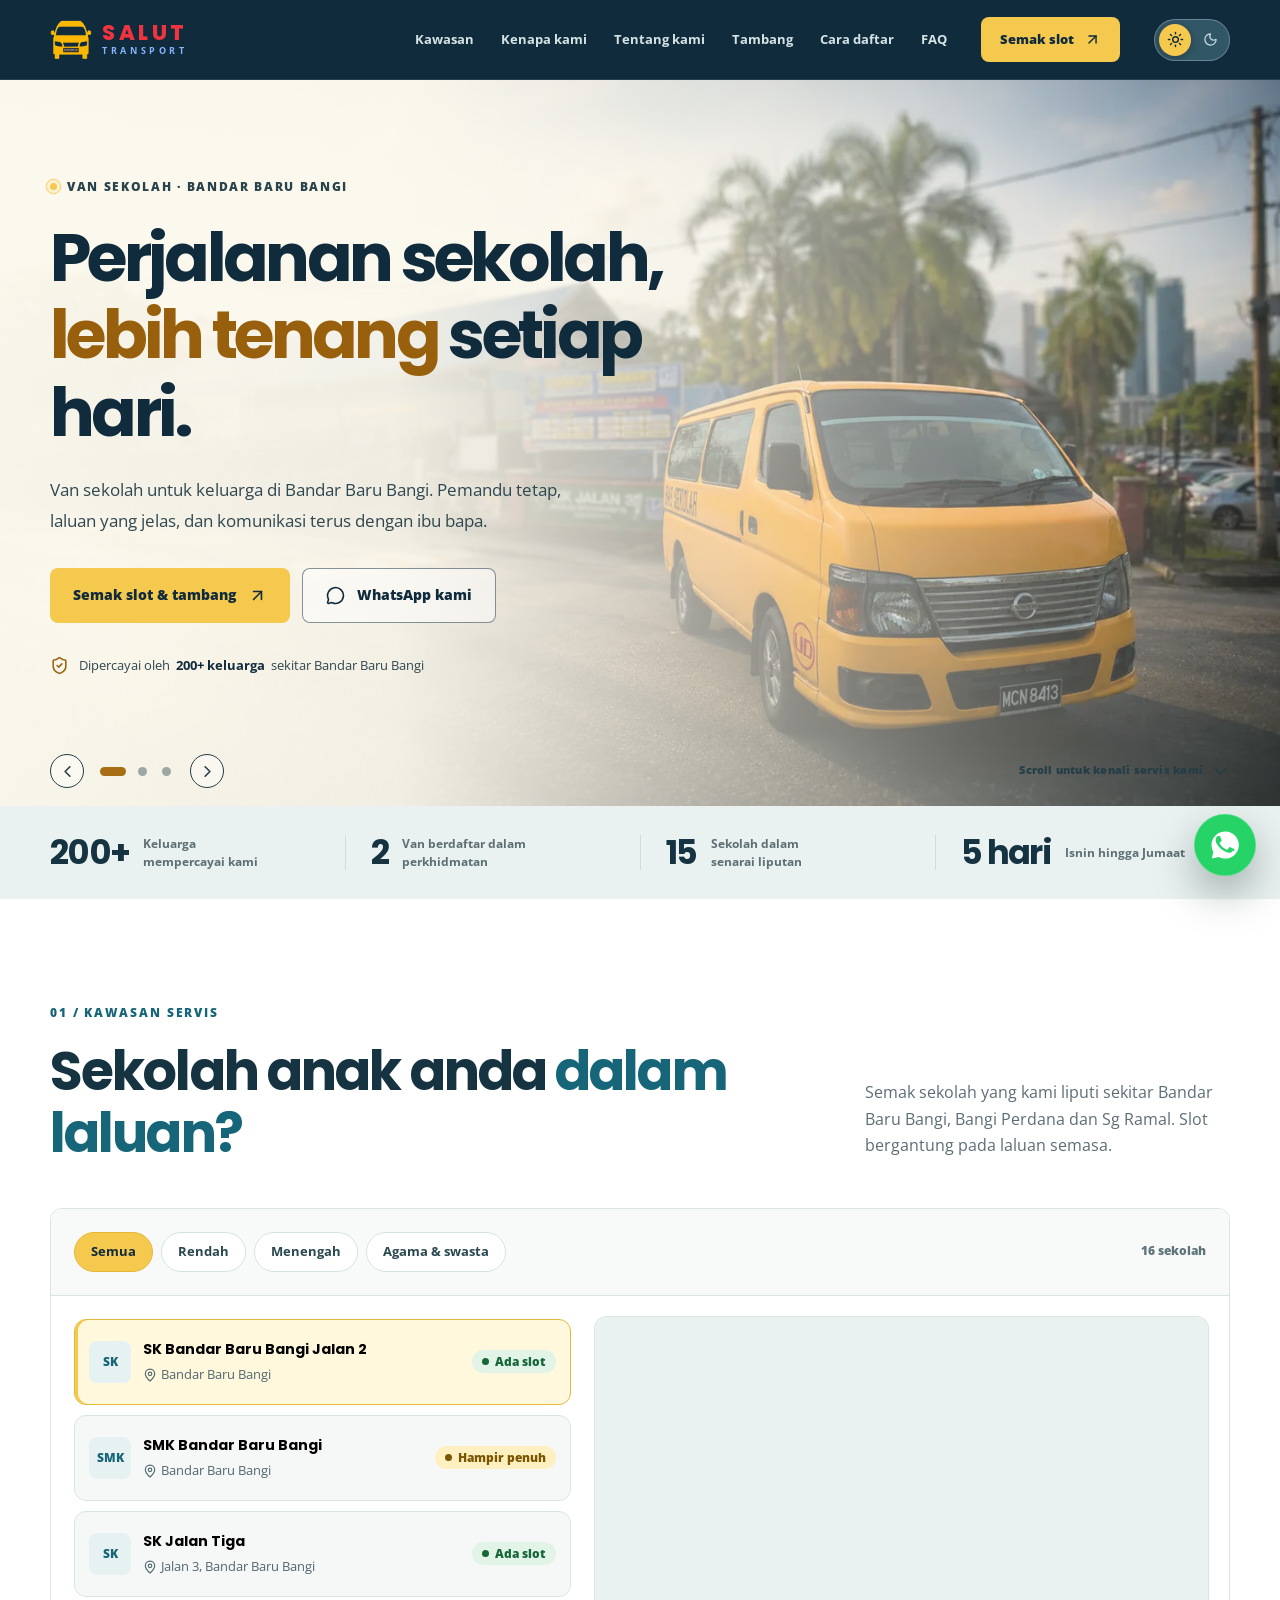
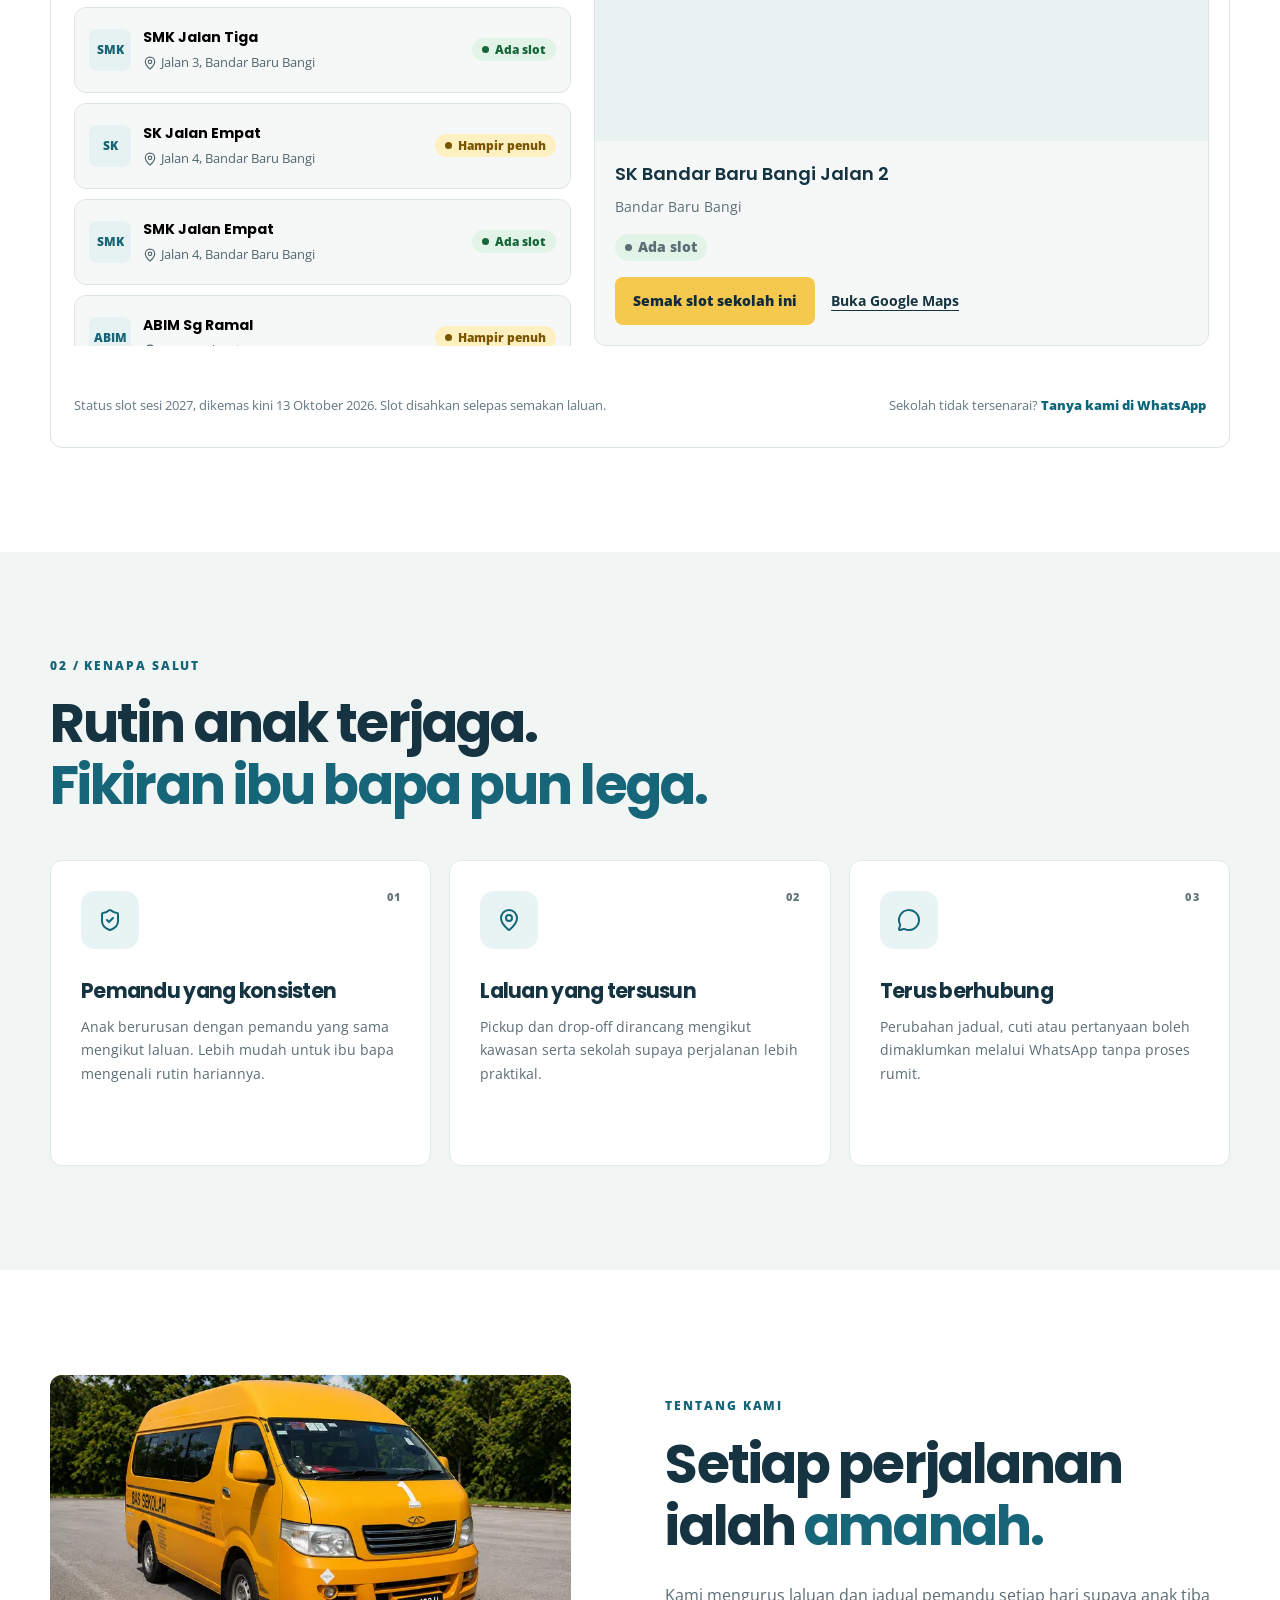
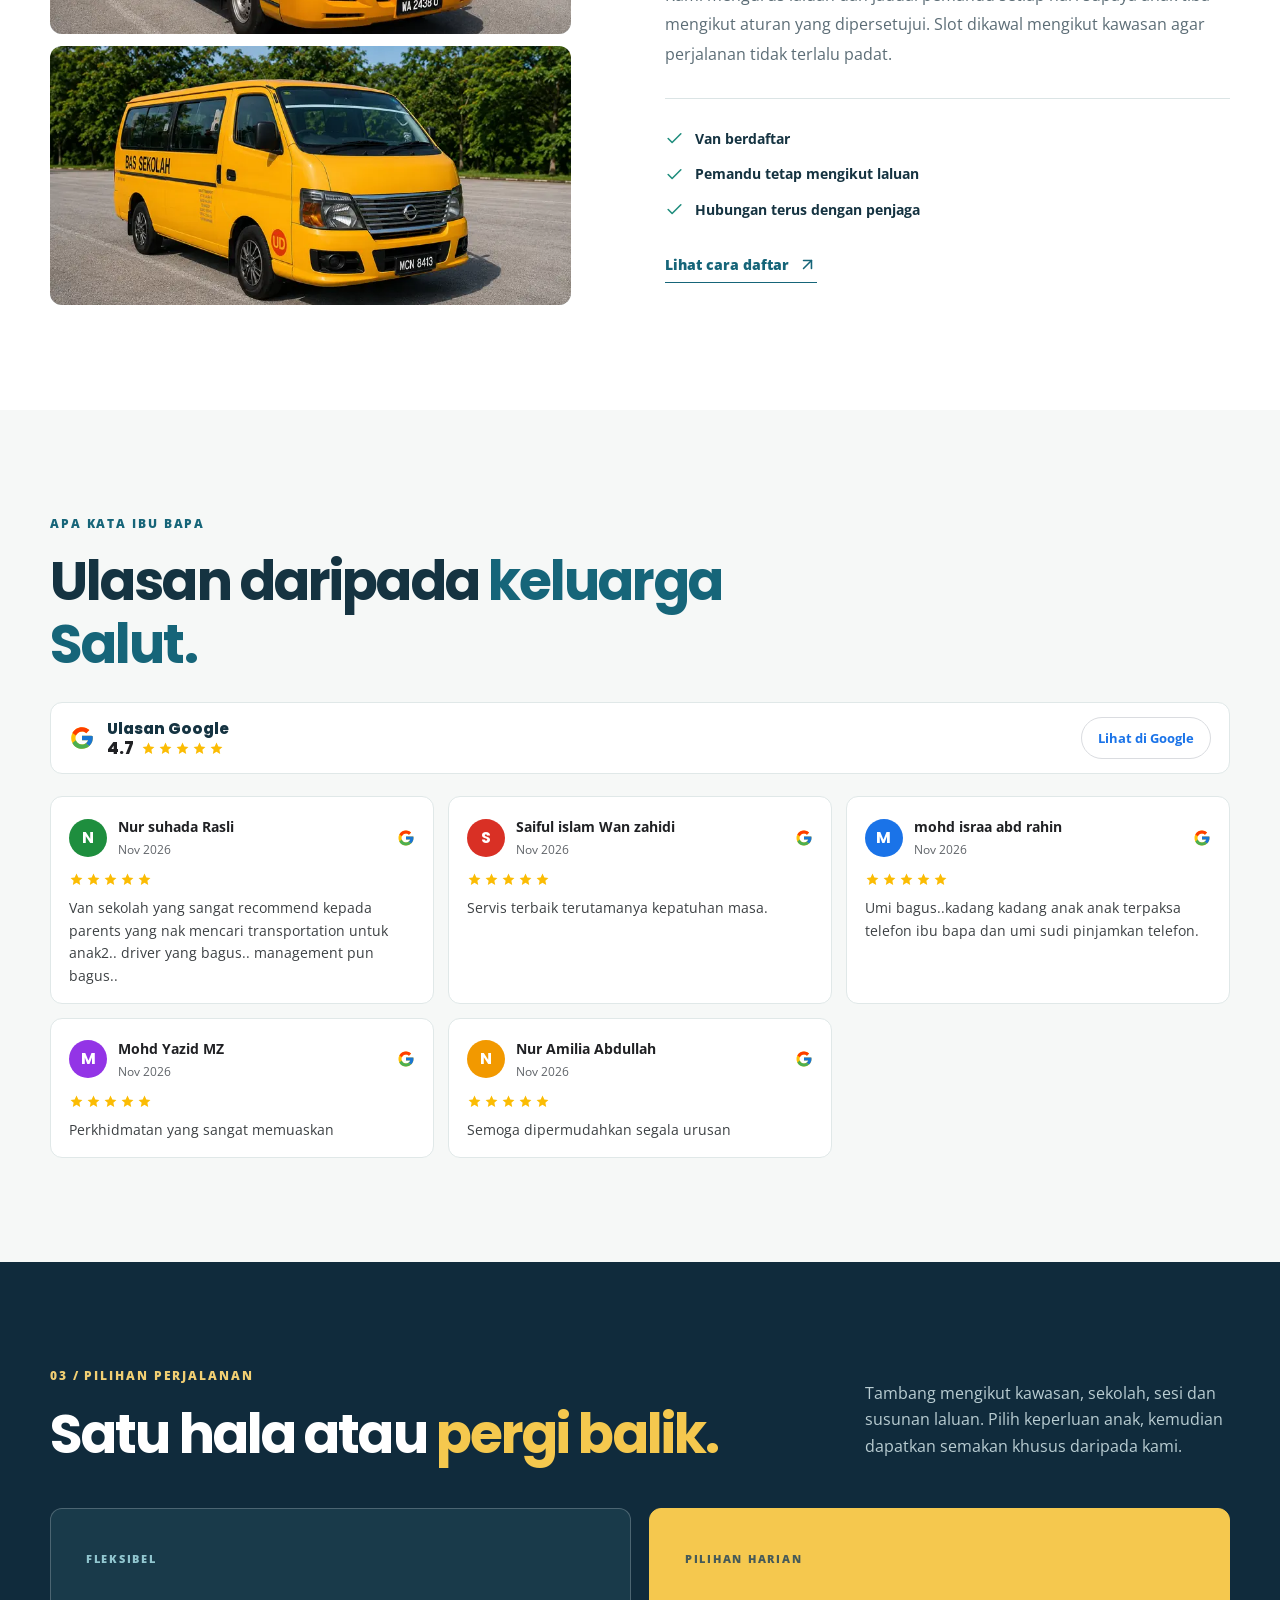
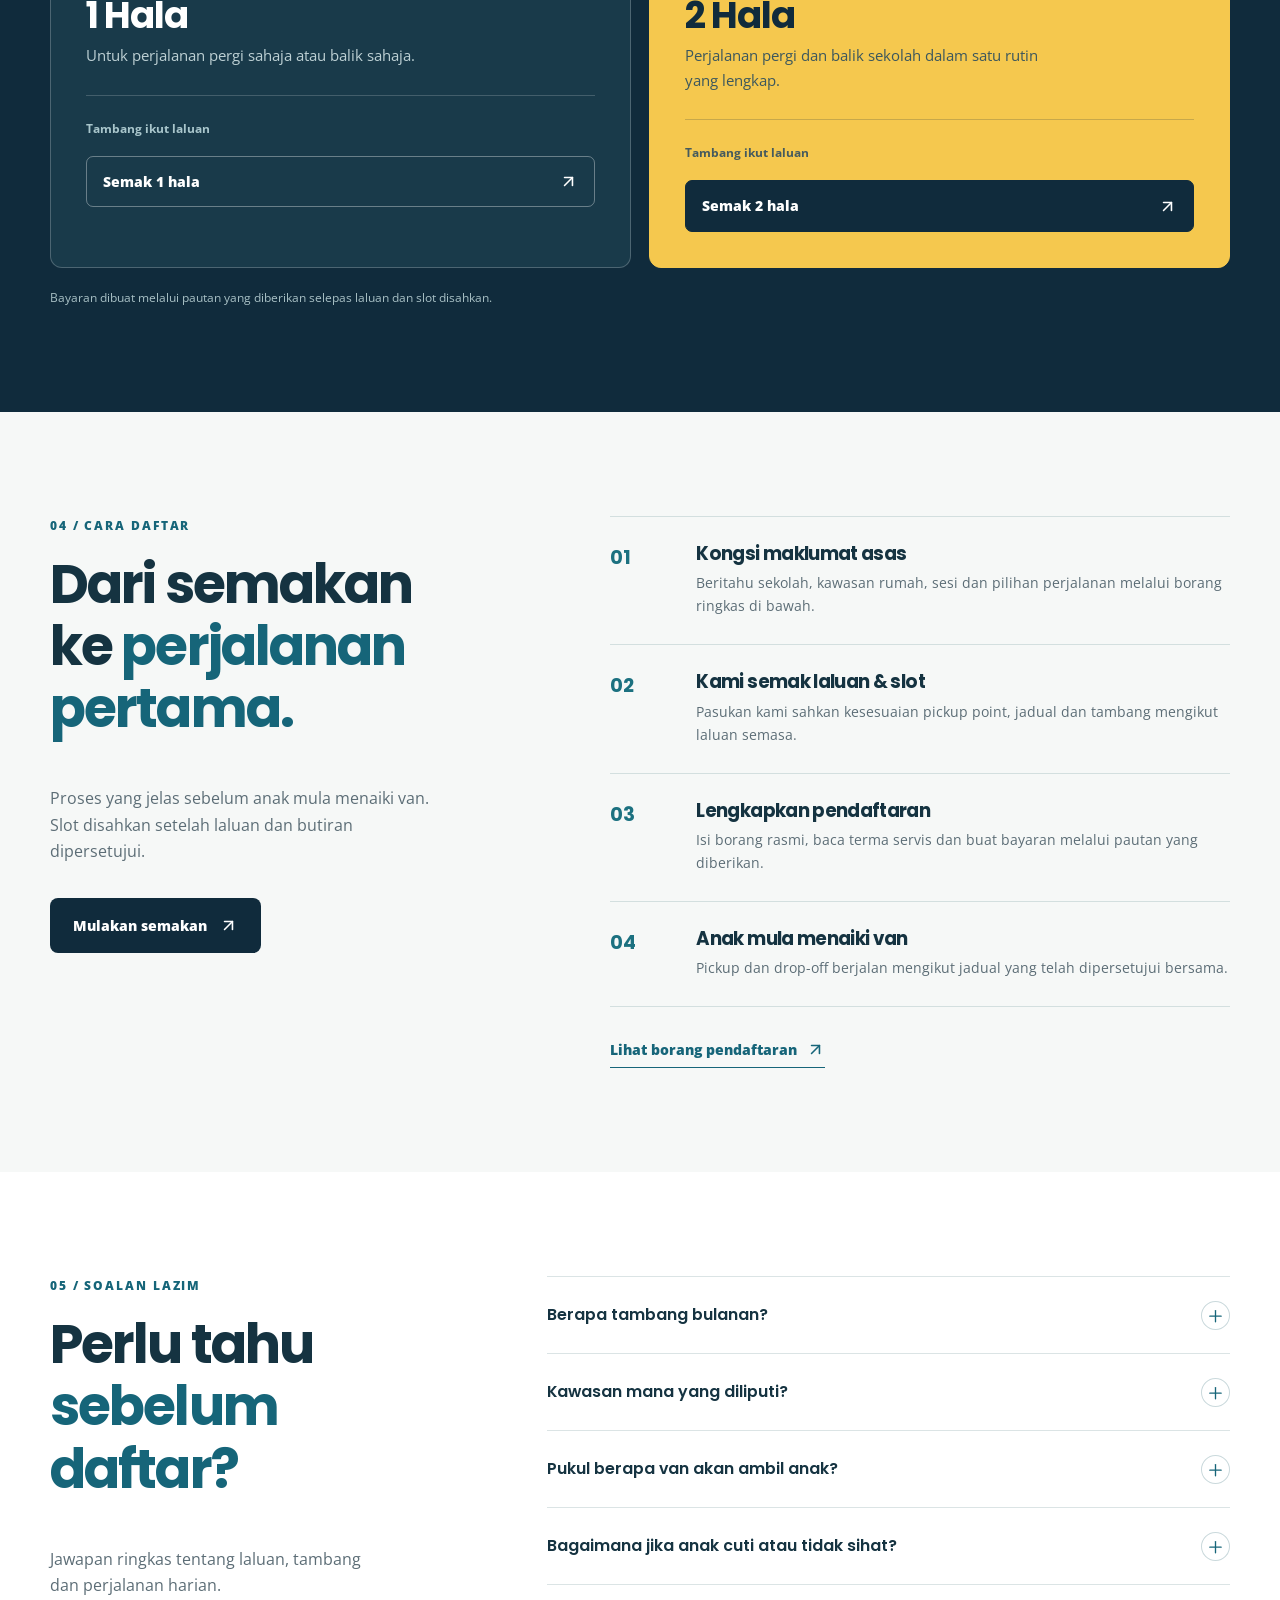
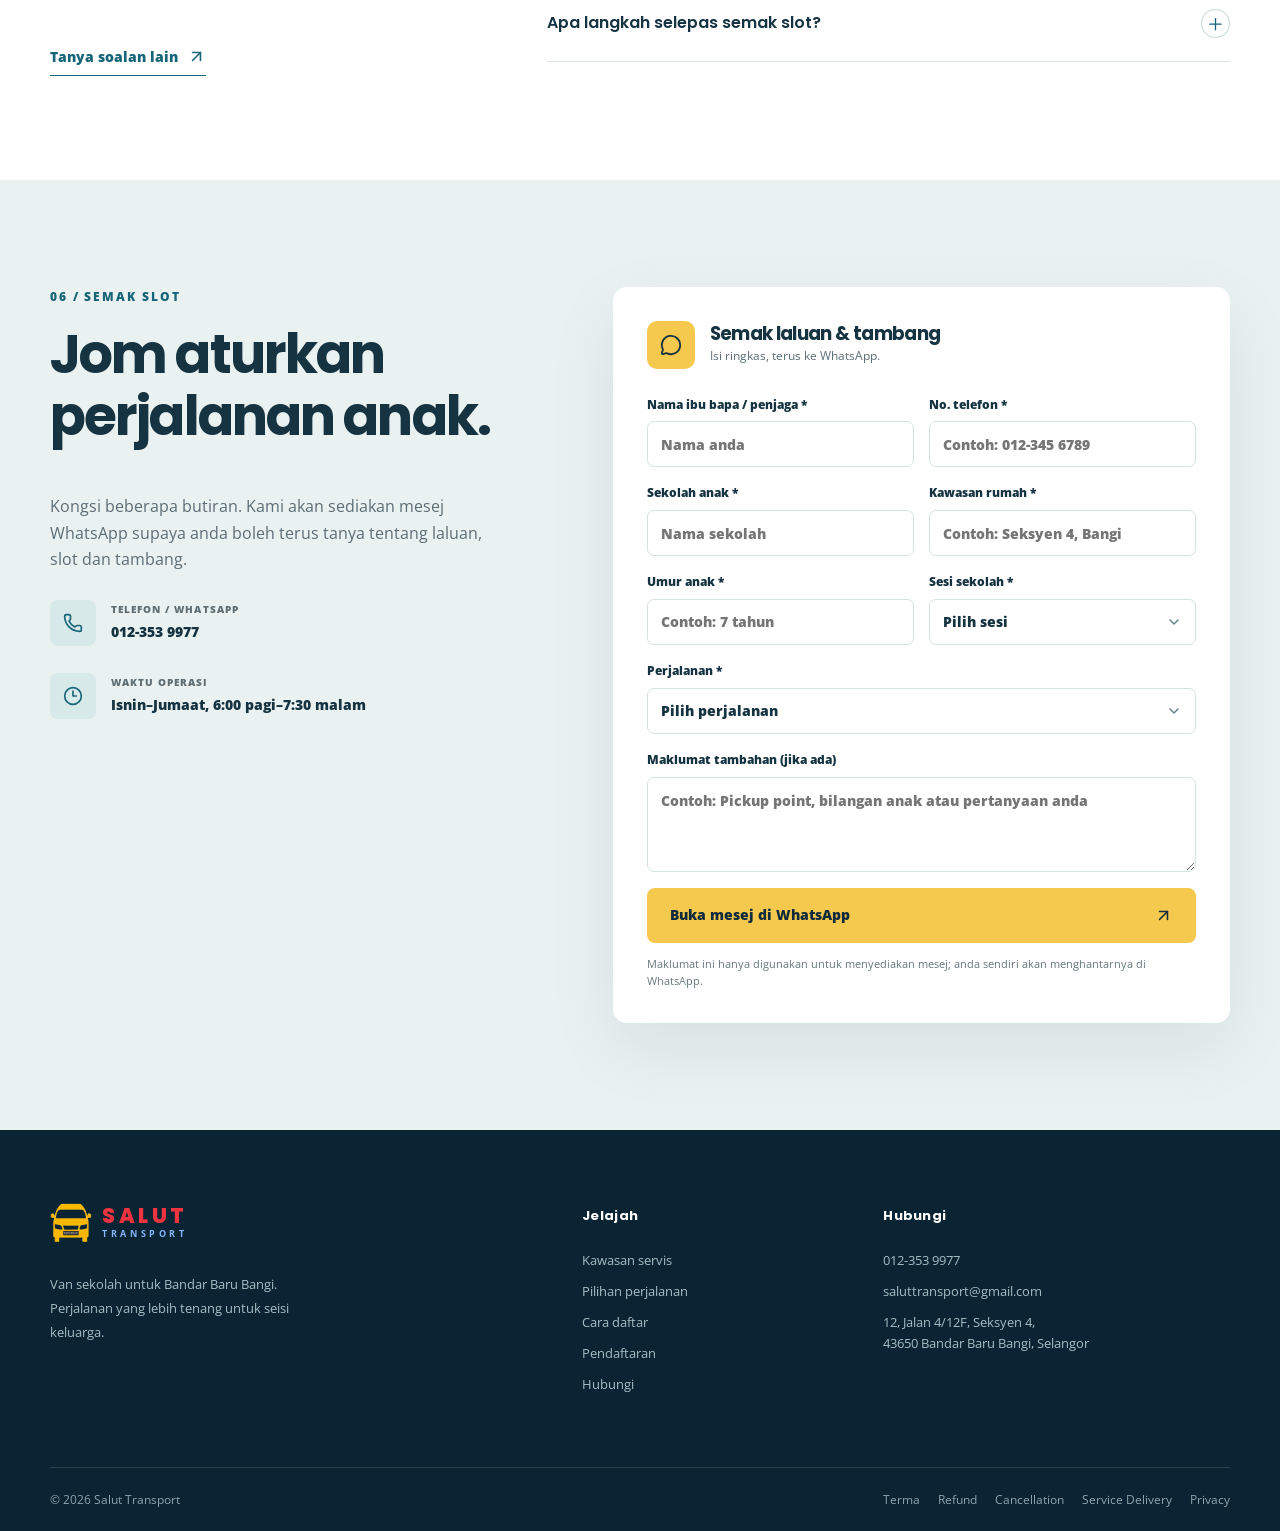
==== commit 997dbcd9: "Remove Sri Ummah As Sobah and Transit As Sobah (premises closes 4 Dec 2026) Pihak SRI Ummah closes t" ====
--- a/index.html
+++ b/index.html
@@ -152,7 +152,7 @@
     <div class="st-coverage-panel">
       <div class="st-search-row">
         <div class="st-filter" role="group" aria-label="Tapis jenis sekolah"><button class="st-chip selected" type="button" aria-pressed="true" data-filter="semua">Semua</button><button class="st-chip" type="button" aria-pressed="false" data-filter="rendah">Rendah</button><button class="st-chip" type="button" aria-pressed="false" data-filter="menengah">Menengah</button><button class="st-chip" type="button" aria-pressed="false" data-filter="agama">Agama &amp; swasta</button></div>
-        <span id="stSchoolCount" aria-live="polite">17 sekolah</span>
+        <span id="stSchoolCount" aria-live="polite">16 sekolah</span>
       </div>
       <div class="st-coverage-locator">
         <div class="st-schools" id="stSchools">
@@ -166,13 +166,12 @@
           <button class="st-school" type="button" aria-pressed="false" data-name="KAFA Integrasi Jubli Perak" data-area="Seksyen 4, Bandar Baru Bangi" data-query="KAFA Integrasi Jubli Perak Seksyen 4 Bandar Baru Bangi" data-type="agama" data-slot="ada"><span class="st-school-badge">KAFA</span><span class="st-school-name"><b>KAFA Integrasi Jubli Perak</b><small><svg class="st-icon" width="14" height="14" viewBox="0 0 24 24" aria-hidden="true"><path d="M20 10c0 4.993-5.539 10.193-7.399 11.799a1 1 0 0 1-1.202 0C9.539 20.193 4 14.993 4 10a8 8 0 0 1 16 0"/><circle cx="12" cy="10" r="3"/></svg> Seksyen 4, Bandar Baru Bangi</small></span><span class="st-slot st-slot-ada">Ada slot</span></button>
           <button class="st-school" type="button" aria-pressed="false" data-name="Sri Ummah Al Ikhlas" data-area="Bandar Baru Bangi" data-query="Sri Ummah Al Ikhlas Bandar Baru Bangi" data-type="agama" data-slot="ada"><span class="st-school-badge">SU</span><span class="st-school-name"><b>Sri Ummah Al Ikhlas</b><small><svg class="st-icon" width="14" height="14" viewBox="0 0 24 24" aria-hidden="true"><path d="M20 10c0 4.993-5.539 10.193-7.399 11.799a1 1 0 0 1-1.202 0C9.539 20.193 4 14.993 4 10a8 8 0 0 1 16 0"/><circle cx="12" cy="10" r="3"/></svg> Bandar Baru Bangi</small></span><span class="st-slot st-slot-ada">Ada slot</span></button>
           <button class="st-school" type="button" aria-pressed="false" data-name="Sri Ummah Bangi Perdana" data-area="Bangi Perdana" data-query="Sekolah Rendah Islam Ummah Bangi Perdana" data-type="agama" data-slot="ada"><span class="st-school-badge">SU</span><span class="st-school-name"><b>Sri Ummah Bangi Perdana</b><small><svg class="st-icon" width="14" height="14" viewBox="0 0 24 24" aria-hidden="true"><path d="M20 10c0 4.993-5.539 10.193-7.399 11.799a1 1 0 0 1-1.202 0C9.539 20.193 4 14.993 4 10a8 8 0 0 1 16 0"/><circle cx="12" cy="10" r="3"/></svg> Bangi Perdana</small></span><span class="st-slot st-slot-ada">Ada slot</span></button>
-          <button class="st-school" type="button" aria-pressed="false" data-name="Sri Ummah As Sobah" data-area="Bandar Baru Bangi" data-query="No. 111, Jalan 3/4, Bandar Baru Bangi, Selangor" data-type="agama" data-slot="ada"><span class="st-school-badge">SU</span><span class="st-school-name"><b>Sri Ummah As Sobah</b><small><svg class="st-icon" width="14" height="14" viewBox="0 0 24 24" aria-hidden="true"><path d="M20 10c0 4.993-5.539 10.193-7.399 11.799a1 1 0 0 1-1.202 0C9.539 20.193 4 14.993 4 10a8 8 0 0 1 16 0"/><circle cx="12" cy="10" r="3"/></svg> Bandar Baru Bangi</small></span><span class="st-slot st-slot-ada">Ada slot</span></button>
           <button class="st-school" type="button" aria-pressed="false" data-name="Sri Ummah Al Kauthar" data-area="Seksyen 4 Tambahan, Bandar Baru Bangi" data-query="Sekolah Rendah Islam Ummah Al Kauthar, 3 Jalan 4/1a, Seksyen 4 Tambahan, Bandar Baru Bangi" data-type="agama" data-slot="ada"><span class="st-school-badge">SU</span><span class="st-school-name"><b>Sri Ummah Al Kauthar</b><small><svg class="st-icon" width="14" height="14" viewBox="0 0 24 24" aria-hidden="true"><path d="M20 10c0 4.993-5.539 10.193-7.399 11.799a1 1 0 0 1-1.202 0C9.539 20.193 4 14.993 4 10a8 8 0 0 1 16 0"/><circle cx="12" cy="10" r="3"/></svg> Seksyen 4 Tambahan, Bandar Baru Bangi</small></span><span class="st-slot st-slot-ada">Ada slot</span></button>
           <button class="st-school" type="button" aria-pressed="false" data-name="Sri Ummah Aflah" data-area="Seksyen 3, Bandar Baru Bangi" data-query="Sekolah Rendah Islam Ummah Aflah, 4 Jalan 3/6e, Seksyen 3, Bandar Baru Bangi" data-map-url="https://maps.app.goo.gl/cn4i8p5iHpwC1y8a6" data-type="agama" data-slot="ada"><span class="st-school-badge">SU</span><span class="st-school-name"><b>Sri Ummah Aflah</b><small><svg class="st-icon" width="14" height="14" viewBox="0 0 24 24" aria-hidden="true"><path d="M20 10c0 4.993-5.539 10.193-7.399 11.799a1 1 0 0 1-1.202 0C9.539 20.193 4 14.993 4 10a8 8 0 0 1 16 0"/><circle cx="12" cy="10" r="3"/></svg> Seksyen 3, Bandar Baru Bangi</small></span><span class="st-slot st-slot-ada">Ada slot</span></button>
           <button class="st-school" type="button" aria-pressed="false" data-name="PASTI As-Shafie" data-area="Seksyen 3, Bandar Baru Bangi" data-query="PASTI As-Shafie Jalan 3/48 Seksyen 3 Bandar Baru Bangi" data-type="agama" data-slot="ada"><span class="st-school-badge">PASTI</span><span class="st-school-name"><b>PASTI As-Shafie</b><small><svg class="st-icon" width="14" height="14" viewBox="0 0 24 24" aria-hidden="true"><path d="M20 10c0 4.993-5.539 10.193-7.399 11.799a1 1 0 0 1-1.202 0C9.539 20.193 4 14.993 4 10a8 8 0 0 1 16 0"/><circle cx="12" cy="10" r="3"/></svg> Seksyen 3, Bandar Baru Bangi</small></span><span class="st-slot st-slot-ada">Ada slot</span></button>
           <button class="st-school" type="button" aria-pressed="false" data-name="SRI Wardah Addin" data-area="Seksyen 3, Bandar Baru Bangi" data-query="Sekolah Rendah Islam Wardah Addin Jalan 3/42 Seksyen 3 Bandar Baru Bangi" data-map-url="https://maps.app.goo.gl/CBuocsRwA5YH7Pdb6" data-type="agama" data-slot="ada"><span class="st-school-badge">SRI</span><span class="st-school-name"><b>SRI Wardah Addin</b><small><svg class="st-icon" width="14" height="14" viewBox="0 0 24 24" aria-hidden="true"><path d="M20 10c0 4.993-5.539 10.193-7.399 11.799a1 1 0 0 1-1.202 0C9.539 20.193 4 14.993 4 10a8 8 0 0 1 16 0"/><circle cx="12" cy="10" r="3"/></svg> Seksyen 3, Bandar Baru Bangi</small></span><span class="st-slot st-slot-ada">Ada slot</span></button>
           <button class="st-school" type="button" aria-pressed="false" data-name="Tadika AlWafiqah" data-area="Seksyen 4 Tambahan, Bandar Baru Bangi" data-query="Tadika AlWafiqah Jalan 4/11b Seksyen 4 Tambahan Bandar Baru Bangi" data-map-url="https://maps.app.goo.gl/FSSion3dEdp45BXC8" data-type="agama" data-slot="ada"><span class="st-school-badge">TDK</span><span class="st-school-name"><b>Tadika AlWafiqah</b><small><svg class="st-icon" width="14" height="14" viewBox="0 0 24 24" aria-hidden="true"><path d="M20 10c0 4.993-5.539 10.193-7.399 11.799a1 1 0 0 1-1.202 0C9.539 20.193 4 14.993 4 10a8 8 0 0 1 16 0"/><circle cx="12" cy="10" r="3"/></svg> Seksyen 4 Tambahan, Bandar Baru Bangi</small></span><span class="st-slot st-slot-ada">Ada slot</span></button>
-          <button class="st-school" type="button" aria-pressed="false" data-name="Tadika Little Caliphs Seksyen 3" data-area="Seksyen 3, Bandar Baru Bangi" data-query="Little Caliphs Seksyen 3, 27 Jalan 3/3, Seksyen 3, Bandar Baru Bangi" data-map-url="https://maps.app.goo.gl/MwFaBqo4wv52L8U66" data-type="agama" data-slot="ada"><span class="st-school-badge">TDK</span><span class="st-school-name"><b>Tadika Little Caliphs Seksyen 3</b><small><svg class="st-icon" width="14" height="14" viewBox="0 0 24 24" aria-hidden="true"><path d="M20 10c0 4.993-5.539 10.193-7.399 11.799a1 1 0 0 1-1.202 0C9.539 20.193 4 14.993 4 10a8 8 0 0 1 16 0"/><circle cx="12" cy="10" r="3"/></svg> Seksyen 4 Tambahan, Bandar Baru Bangi</small></span><span class="st-slot st-slot-ada">Ada slot</span></button>
+          <button class="st-school" type="button" aria-pressed="false" data-name="Tadika Little Caliphs Seksyen 3" data-area="Seksyen 3, Bandar Baru Bangi" data-query="Little Caliphs Seksyen 3, 27 Jalan 3/3, Seksyen 3, Bandar Baru Bangi" data-map-url="https://maps.app.goo.gl/MwFaBqo4wv52L8U66" data-type="agama" data-slot="ada"><span class="st-school-badge">TDK</span><span class="st-school-name"><b>Tadika Little Caliphs Seksyen 3</b><small><svg class="st-icon" width="14" height="14" viewBox="0 0 24 24" aria-hidden="true"><path d="M20 10c0 4.993-5.539 10.193-7.399 11.799a1 1 0 0 1-1.202 0C9.539 20.193 4 14.993 4 10a8 8 0 0 1 16 0"/><circle cx="12" cy="10" r="3"/></svg> Seksyen 3, Bandar Baru Bangi</small></span><span class="st-slot st-slot-ada">Ada slot</span></button>
           <p class="st-no-results" id="stNoResults" hidden><b>Tiada sekolah ditemui.</b> Cuba nama atau kawasan lain, atau tanya kami di WhatsApp.</p>
         </div>
         <div class="st-coverage-map">
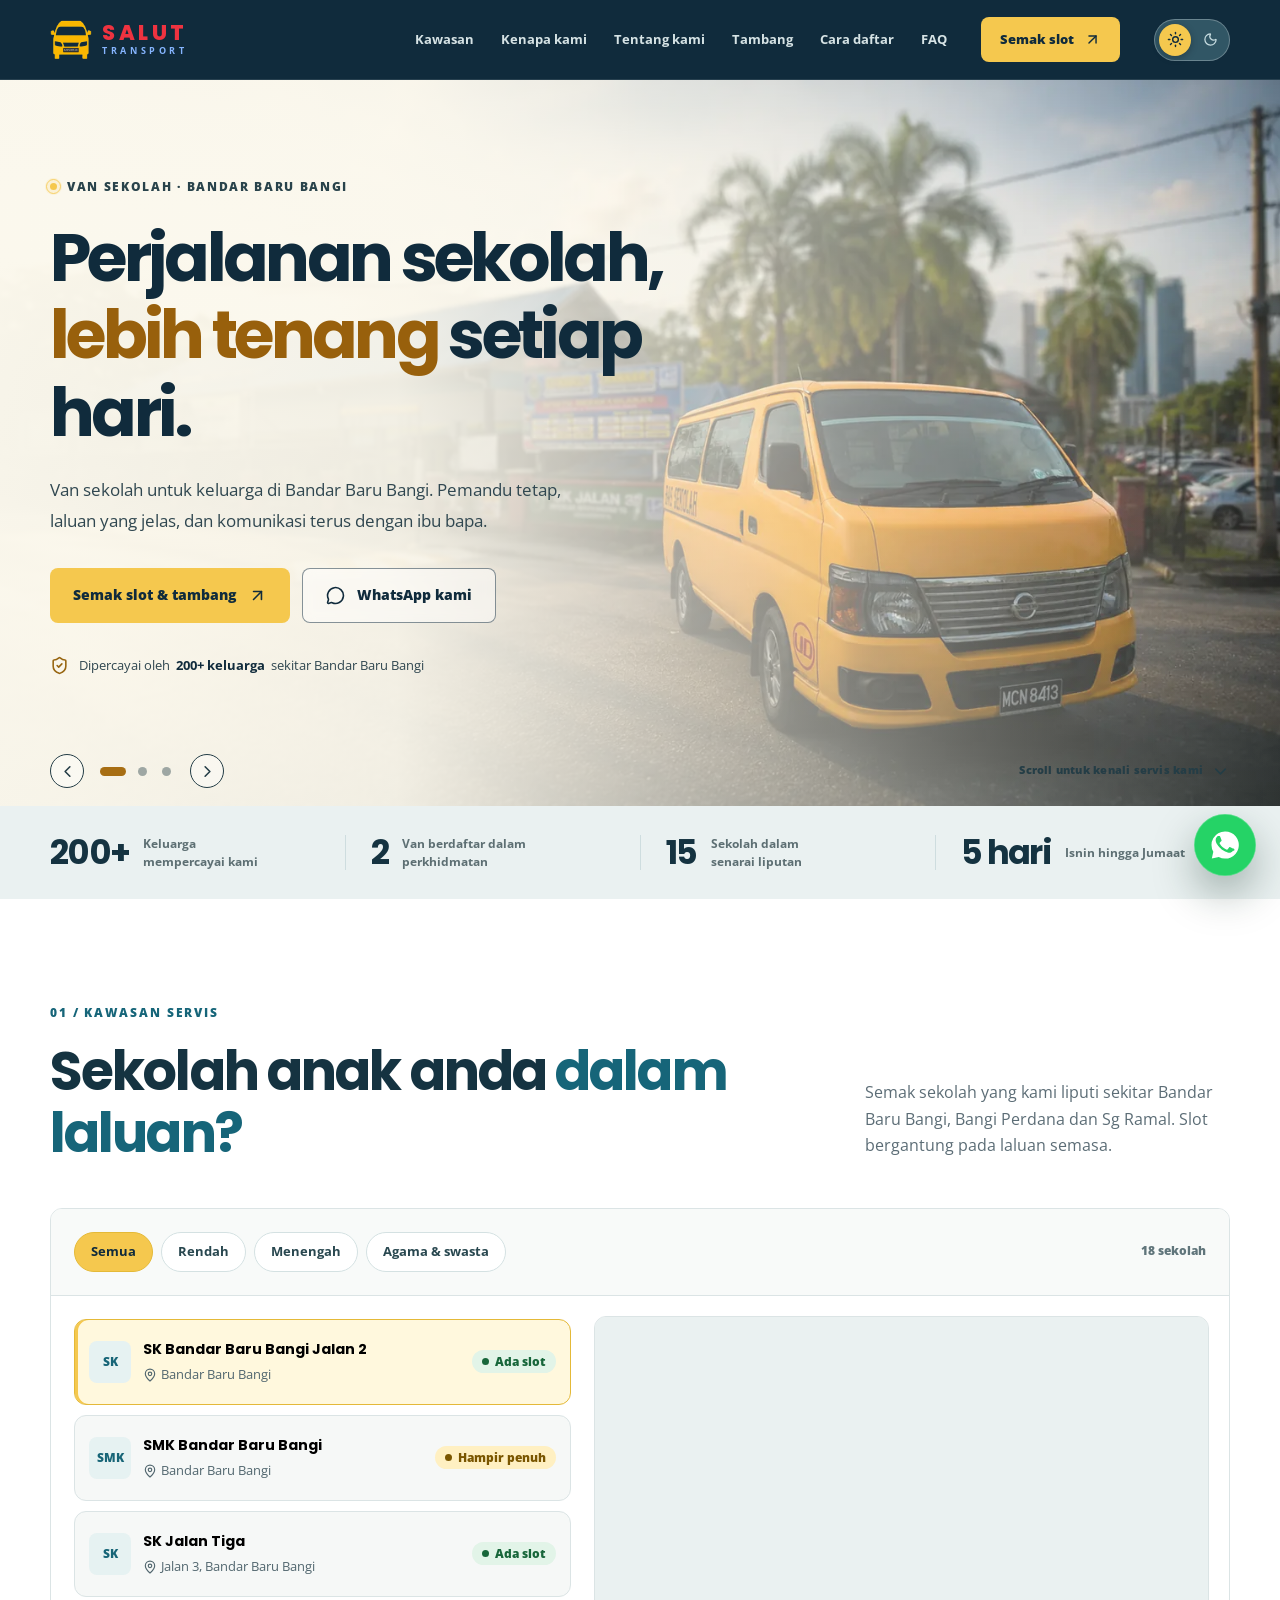
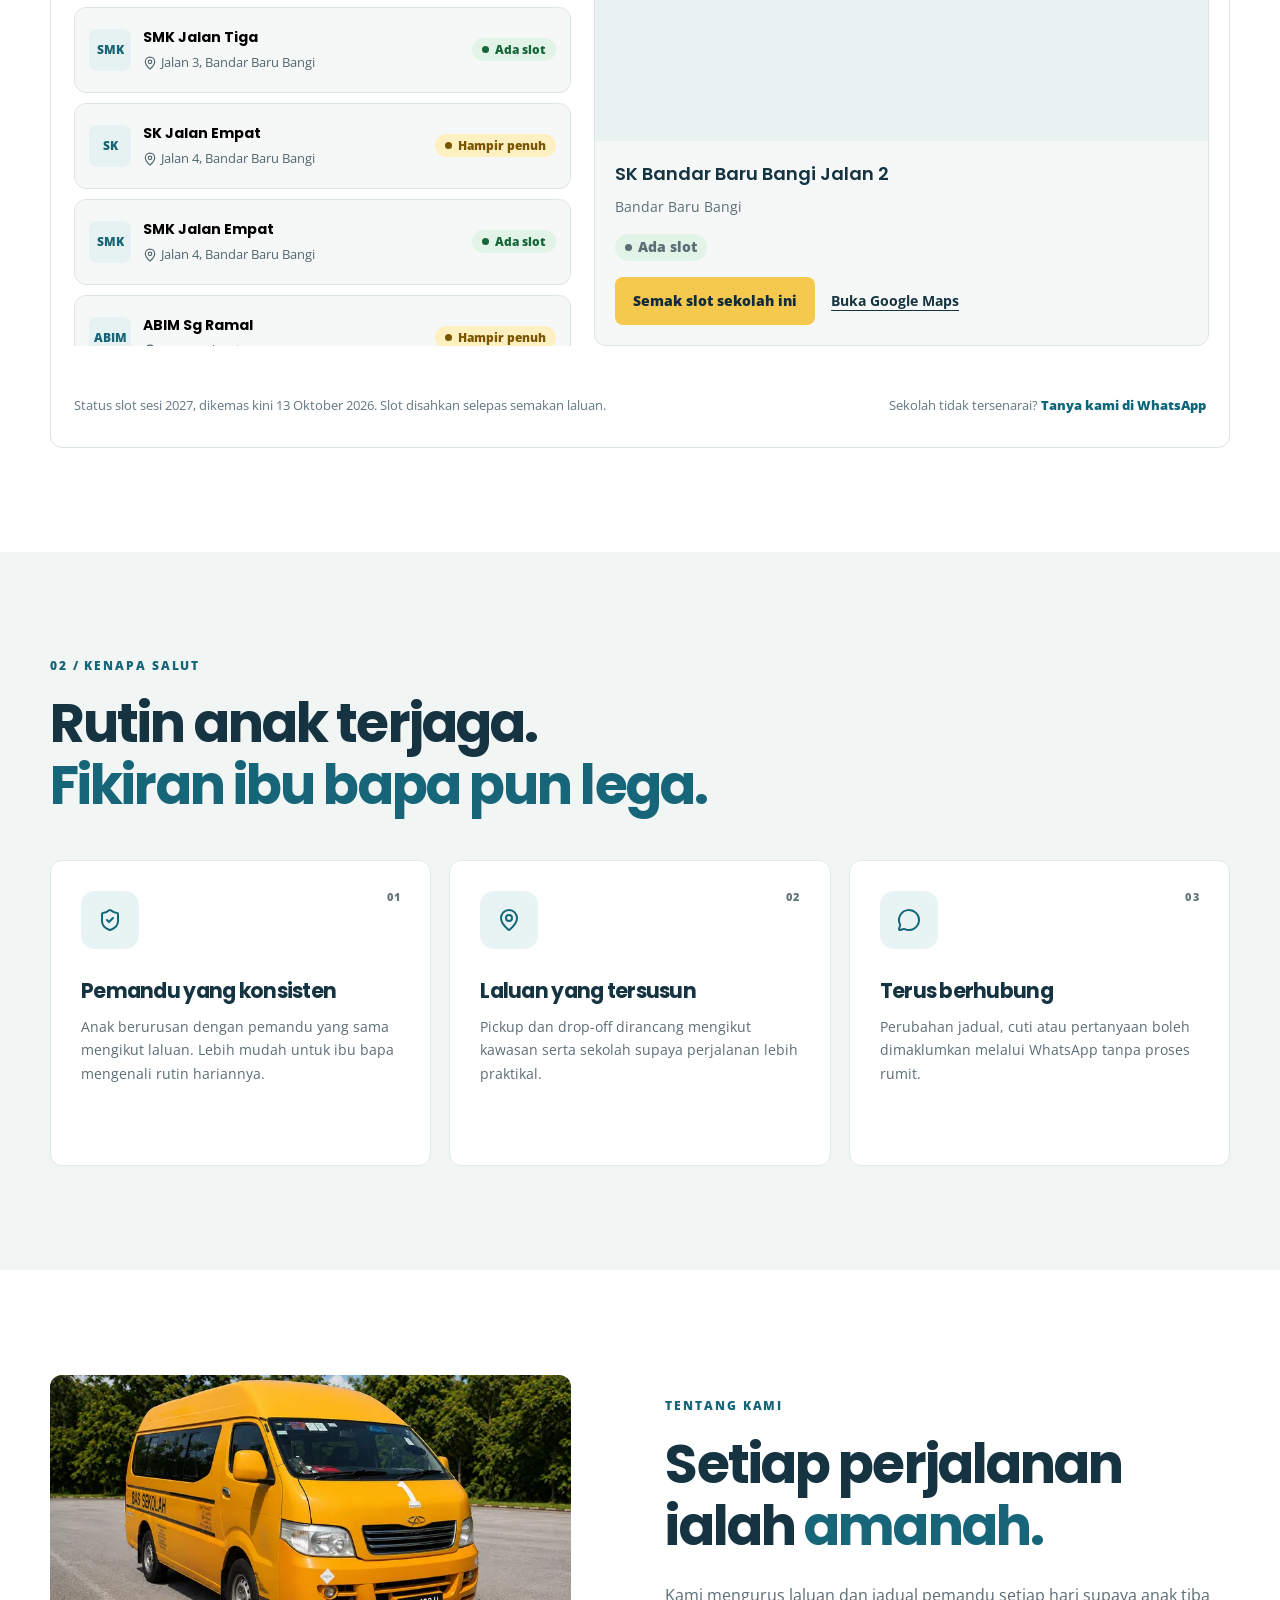
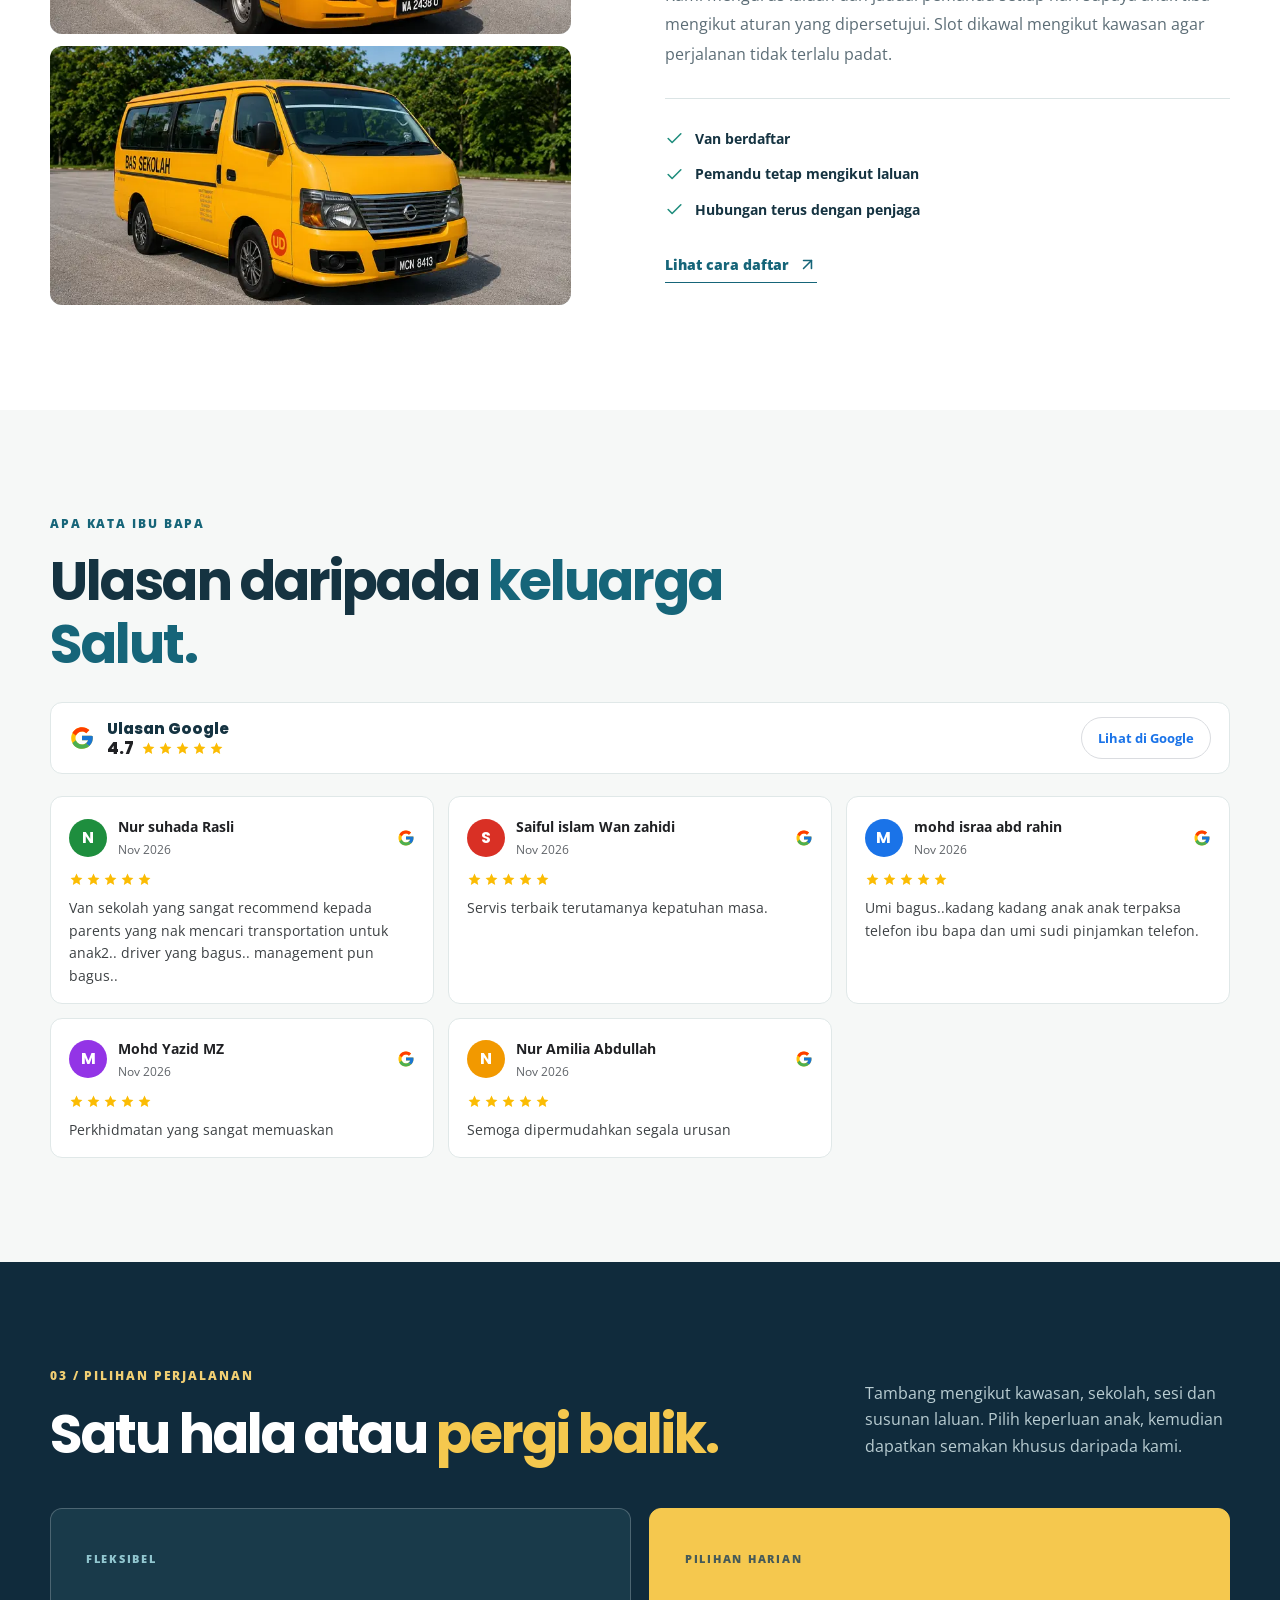
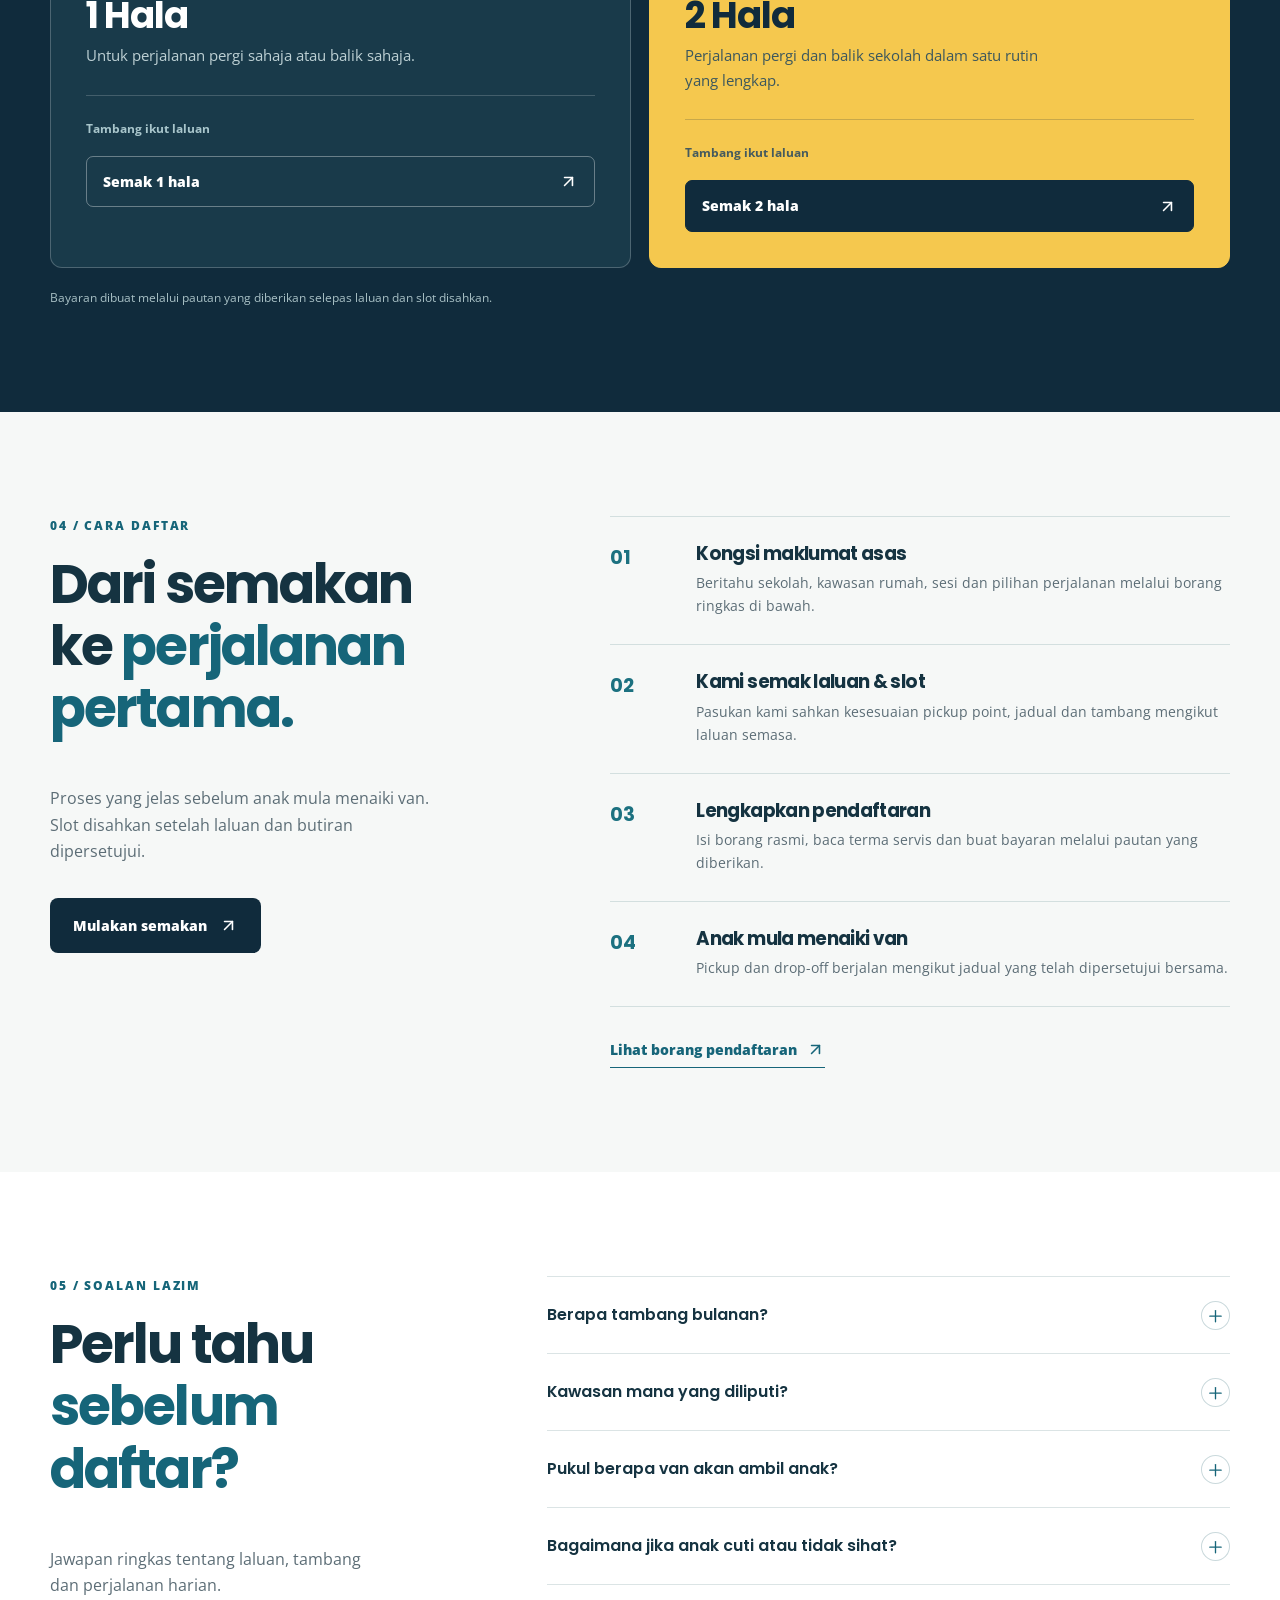
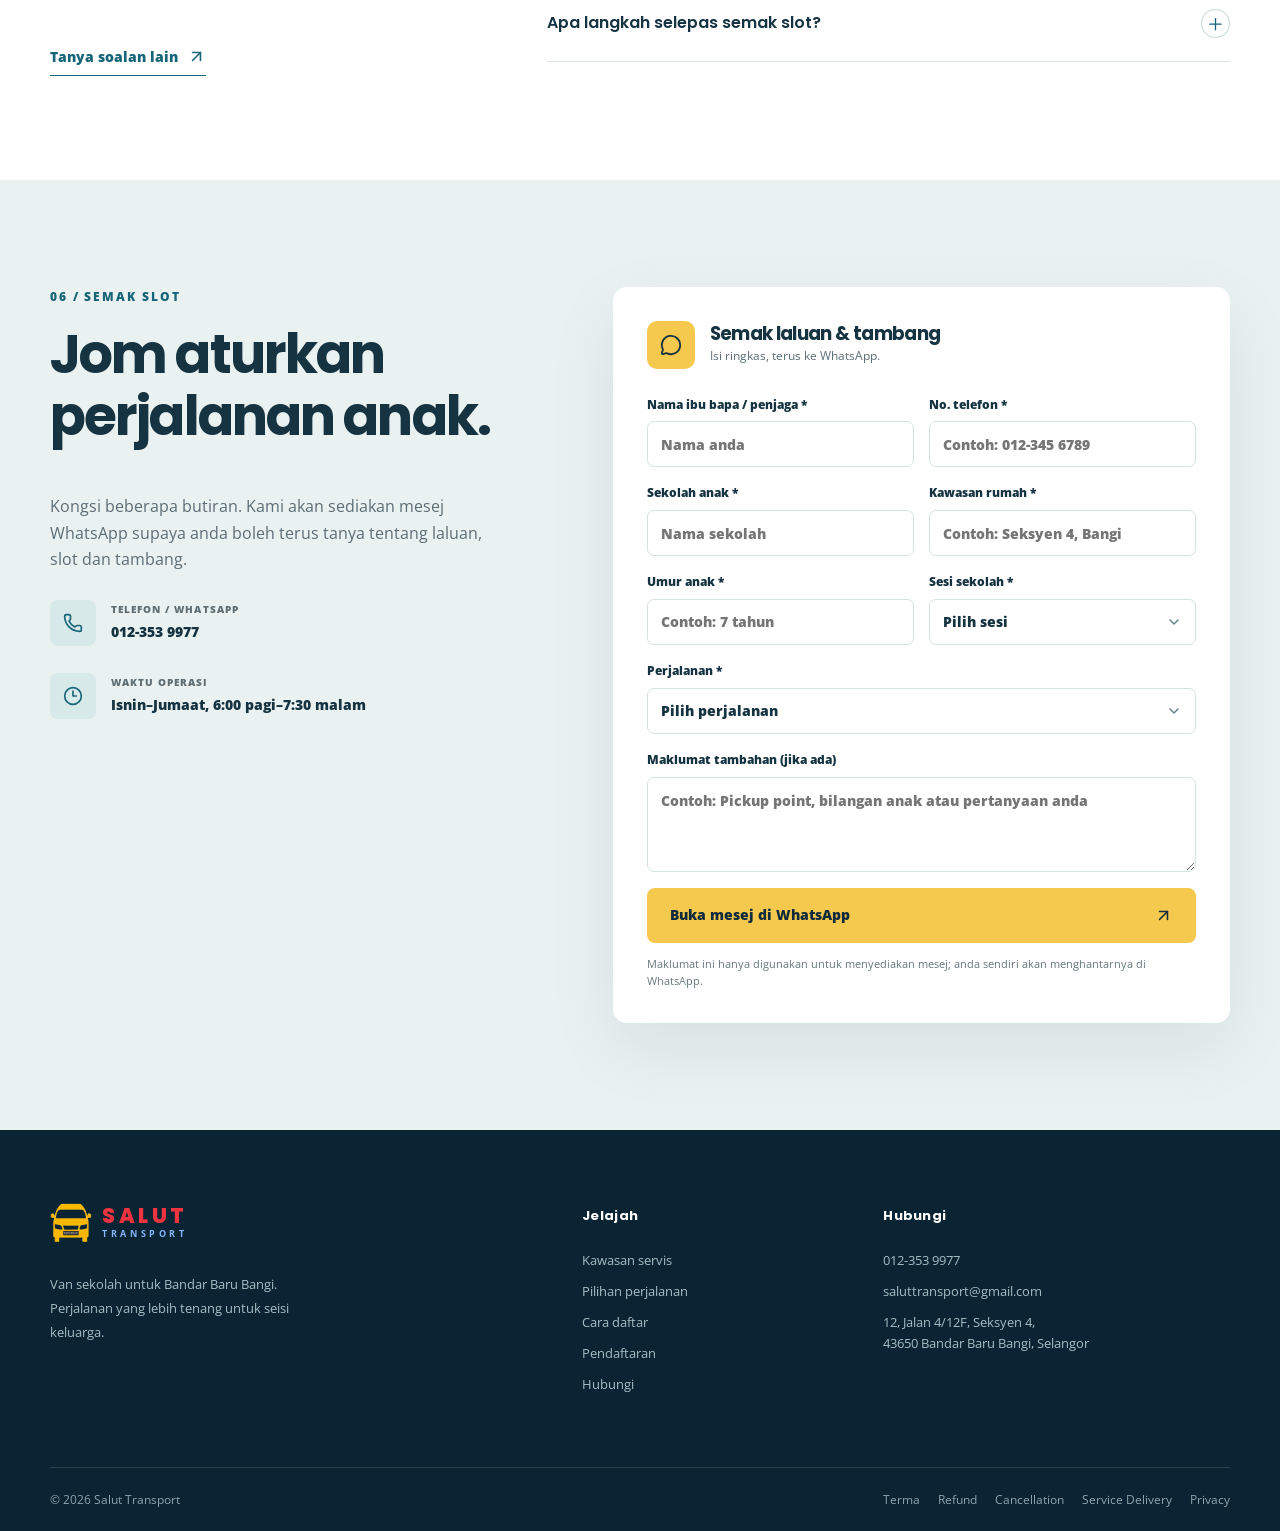
==== commit 1a930e74: "Add Sri Ummah Al Madani and SRI Tahfiz Ummah Bangi 3 (18 sekolah) Co-Authored-By: Claude Opus 5.5 <n" ====
--- a/index.html
+++ b/index.html
@@ -152,7 +152,7 @@
     <div class="st-coverage-panel">
       <div class="st-search-row">
         <div class="st-filter" role="group" aria-label="Tapis jenis sekolah"><button class="st-chip selected" type="button" aria-pressed="true" data-filter="semua">Semua</button><button class="st-chip" type="button" aria-pressed="false" data-filter="rendah">Rendah</button><button class="st-chip" type="button" aria-pressed="false" data-filter="menengah">Menengah</button><button class="st-chip" type="button" aria-pressed="false" data-filter="agama">Agama &amp; swasta</button></div>
-        <span id="stSchoolCount" aria-live="polite">16 sekolah</span>
+        <span id="stSchoolCount" aria-live="polite">18 sekolah</span>
       </div>
       <div class="st-coverage-locator">
         <div class="st-schools" id="stSchools">
@@ -168,6 +168,8 @@
           <button class="st-school" type="button" aria-pressed="false" data-name="Sri Ummah Bangi Perdana" data-area="Bangi Perdana" data-query="Sekolah Rendah Islam Ummah Bangi Perdana" data-type="agama" data-slot="ada"><span class="st-school-badge">SU</span><span class="st-school-name"><b>Sri Ummah Bangi Perdana</b><small><svg class="st-icon" width="14" height="14" viewBox="0 0 24 24" aria-hidden="true"><path d="M20 10c0 4.993-5.539 10.193-7.399 11.799a1 1 0 0 1-1.202 0C9.539 20.193 4 14.993 4 10a8 8 0 0 1 16 0"/><circle cx="12" cy="10" r="3"/></svg> Bangi Perdana</small></span><span class="st-slot st-slot-ada">Ada slot</span></button>
           <button class="st-school" type="button" aria-pressed="false" data-name="Sri Ummah Al Kauthar" data-area="Seksyen 4 Tambahan, Bandar Baru Bangi" data-query="Sekolah Rendah Islam Ummah Al Kauthar, 3 Jalan 4/1a, Seksyen 4 Tambahan, Bandar Baru Bangi" data-type="agama" data-slot="ada"><span class="st-school-badge">SU</span><span class="st-school-name"><b>Sri Ummah Al Kauthar</b><small><svg class="st-icon" width="14" height="14" viewBox="0 0 24 24" aria-hidden="true"><path d="M20 10c0 4.993-5.539 10.193-7.399 11.799a1 1 0 0 1-1.202 0C9.539 20.193 4 14.993 4 10a8 8 0 0 1 16 0"/><circle cx="12" cy="10" r="3"/></svg> Seksyen 4 Tambahan, Bandar Baru Bangi</small></span><span class="st-slot st-slot-ada">Ada slot</span></button>
           <button class="st-school" type="button" aria-pressed="false" data-name="Sri Ummah Aflah" data-area="Seksyen 3, Bandar Baru Bangi" data-query="Sekolah Rendah Islam Ummah Aflah, 4 Jalan 3/6e, Seksyen 3, Bandar Baru Bangi" data-map-url="https://maps.app.goo.gl/cn4i8p5iHpwC1y8a6" data-type="agama" data-slot="ada"><span class="st-school-badge">SU</span><span class="st-school-name"><b>Sri Ummah Aflah</b><small><svg class="st-icon" width="14" height="14" viewBox="0 0 24 24" aria-hidden="true"><path d="M20 10c0 4.993-5.539 10.193-7.399 11.799a1 1 0 0 1-1.202 0C9.539 20.193 4 14.993 4 10a8 8 0 0 1 16 0"/><circle cx="12" cy="10" r="3"/></svg> Seksyen 3, Bandar Baru Bangi</small></span><span class="st-slot st-slot-ada">Ada slot</span></button>
+          <button class="st-school" type="button" aria-pressed="false" data-name="Sri Ummah Al Madani" data-area="Seksyen 3, Bandar Baru Bangi" data-query="Sekolah Rendah Islam Ummah Al-Madani, 3 Jalan 3/2h, Seksyen 3, Bandar Baru Bangi" data-map-url="https://maps.app.goo.gl/GqFCsjeVqUSJbmNg6" data-type="agama" data-slot="ada"><span class="st-school-badge">SU</span><span class="st-school-name"><b>Sri Ummah Al Madani</b><small><svg class="st-icon" width="14" height="14" viewBox="0 0 24 24" aria-hidden="true"><path d="M20 10c0 4.993-5.539 10.193-7.399 11.799a1 1 0 0 1-1.202 0C9.539 20.193 4 14.993 4 10a8 8 0 0 1 16 0"/><circle cx="12" cy="10" r="3"/></svg> Seksyen 3, Bandar Baru Bangi</small></span><span class="st-slot st-slot-ada">Ada slot</span></button>
+          <button class="st-school" type="button" aria-pressed="false" data-name="SRI Tahfiz Ummah Bangi 3" data-area="Seksyen 3, Bandar Baru Bangi" data-query="Surau Abdul Rahman Auf, Jalan 3/1, Seksyen 3, Bandar Baru Bangi" data-map-url="https://www.google.com/maps/search/?api=1&amp;query=Surau+Abdul+Rahman+Auf+Bandar+Baru+Bangi" data-type="agama" data-slot="ada"><span class="st-school-badge">SRI</span><span class="st-school-name"><b>SRI Tahfiz Ummah Bangi 3</b><small><svg class="st-icon" width="14" height="14" viewBox="0 0 24 24" aria-hidden="true"><path d="M20 10c0 4.993-5.539 10.193-7.399 11.799a1 1 0 0 1-1.202 0C9.539 20.193 4 14.993 4 10a8 8 0 0 1 16 0"/><circle cx="12" cy="10" r="3"/></svg> Seksyen 3, Bandar Baru Bangi</small></span><span class="st-slot st-slot-ada">Ada slot</span></button>
           <button class="st-school" type="button" aria-pressed="false" data-name="PASTI As-Shafie" data-area="Seksyen 3, Bandar Baru Bangi" data-query="PASTI As-Shafie Jalan 3/48 Seksyen 3 Bandar Baru Bangi" data-type="agama" data-slot="ada"><span class="st-school-badge">PASTI</span><span class="st-school-name"><b>PASTI As-Shafie</b><small><svg class="st-icon" width="14" height="14" viewBox="0 0 24 24" aria-hidden="true"><path d="M20 10c0 4.993-5.539 10.193-7.399 11.799a1 1 0 0 1-1.202 0C9.539 20.193 4 14.993 4 10a8 8 0 0 1 16 0"/><circle cx="12" cy="10" r="3"/></svg> Seksyen 3, Bandar Baru Bangi</small></span><span class="st-slot st-slot-ada">Ada slot</span></button>
           <button class="st-school" type="button" aria-pressed="false" data-name="SRI Wardah Addin" data-area="Seksyen 3, Bandar Baru Bangi" data-query="Sekolah Rendah Islam Wardah Addin Jalan 3/42 Seksyen 3 Bandar Baru Bangi" data-map-url="https://maps.app.goo.gl/CBuocsRwA5YH7Pdb6" data-type="agama" data-slot="ada"><span class="st-school-badge">SRI</span><span class="st-school-name"><b>SRI Wardah Addin</b><small><svg class="st-icon" width="14" height="14" viewBox="0 0 24 24" aria-hidden="true"><path d="M20 10c0 4.993-5.539 10.193-7.399 11.799a1 1 0 0 1-1.202 0C9.539 20.193 4 14.993 4 10a8 8 0 0 1 16 0"/><circle cx="12" cy="10" r="3"/></svg> Seksyen 3, Bandar Baru Bangi</small></span><span class="st-slot st-slot-ada">Ada slot</span></button>
           <button class="st-school" type="button" aria-pressed="false" data-name="Tadika AlWafiqah" data-area="Seksyen 4 Tambahan, Bandar Baru Bangi" data-query="Tadika AlWafiqah Jalan 4/11b Seksyen 4 Tambahan Bandar Baru Bangi" data-map-url="https://maps.app.goo.gl/FSSion3dEdp45BXC8" data-type="agama" data-slot="ada"><span class="st-school-badge">TDK</span><span class="st-school-name"><b>Tadika AlWafiqah</b><small><svg class="st-icon" width="14" height="14" viewBox="0 0 24 24" aria-hidden="true"><path d="M20 10c0 4.993-5.539 10.193-7.399 11.799a1 1 0 0 1-1.202 0C9.539 20.193 4 14.993 4 10a8 8 0 0 1 16 0"/><circle cx="12" cy="10" r="3"/></svg> Seksyen 4 Tambahan, Bandar Baru Bangi</small></span><span class="st-slot st-slot-ada">Ada slot</span></button>
